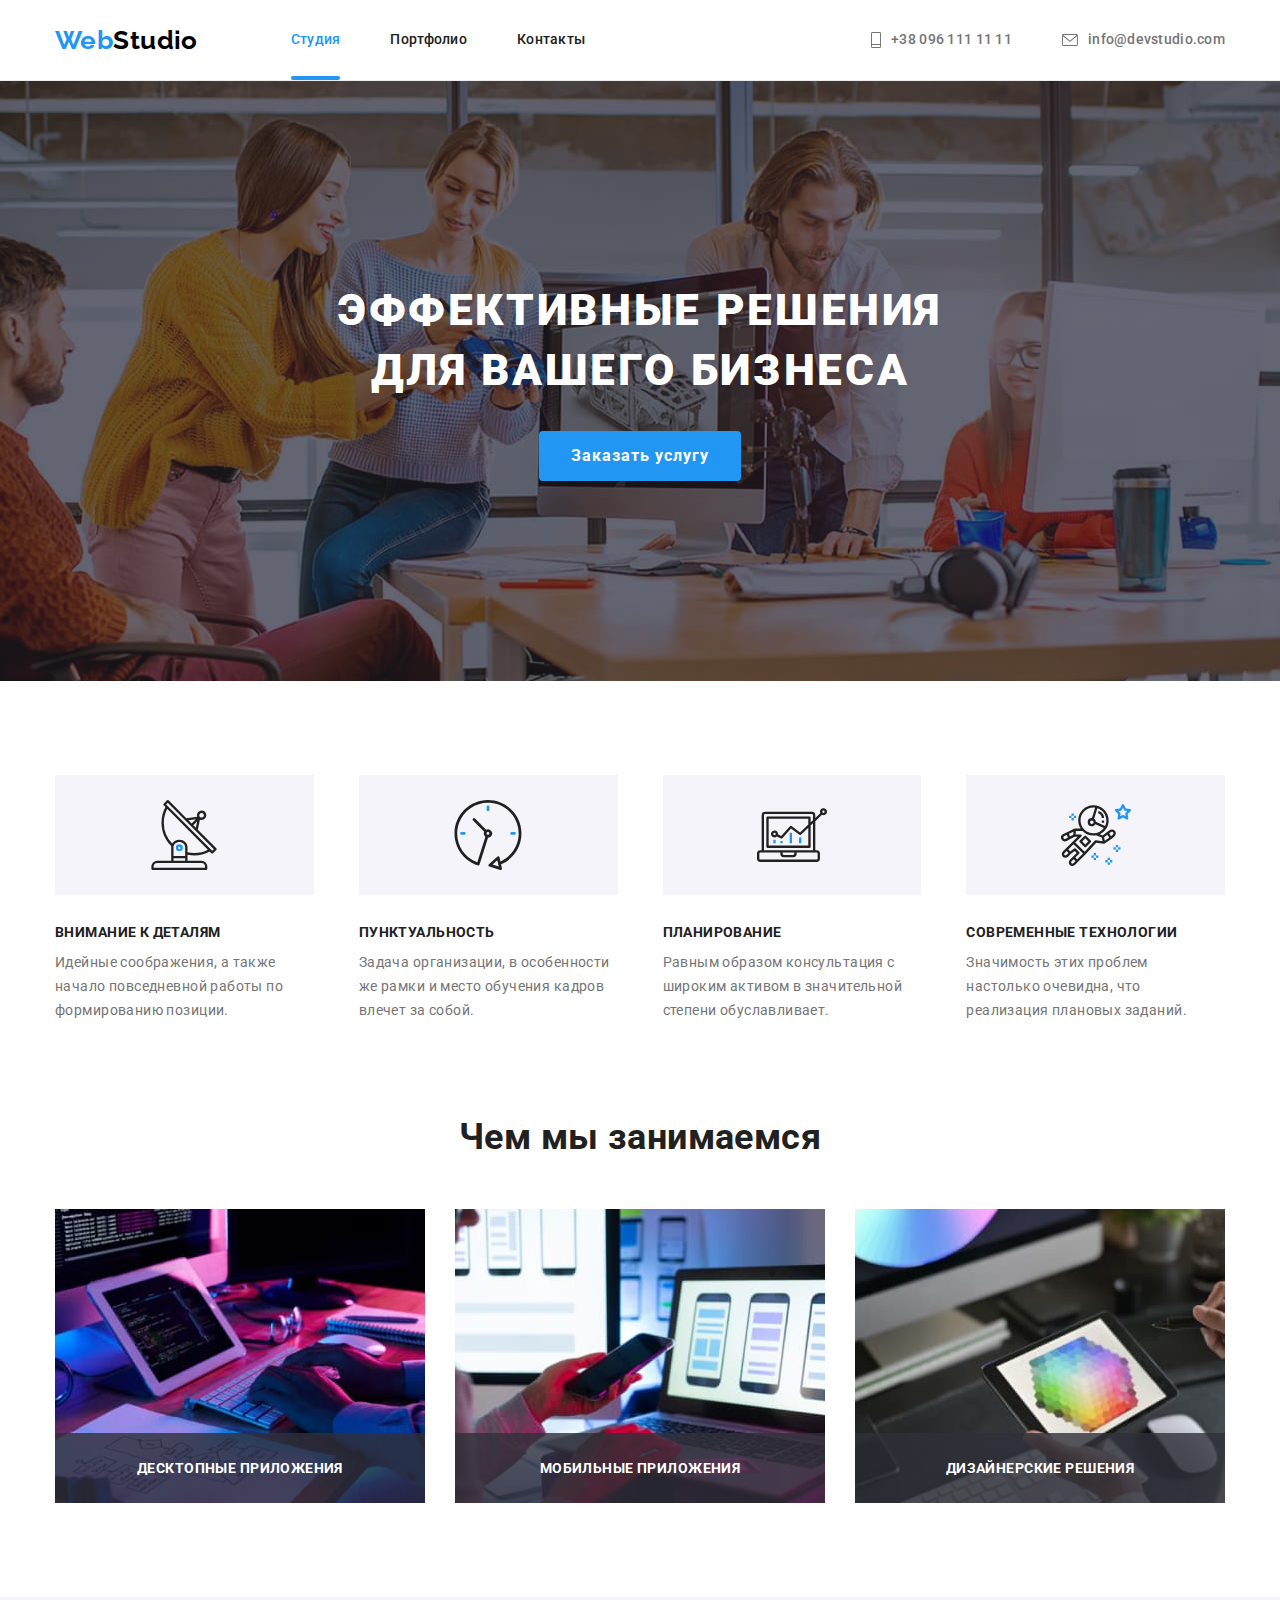
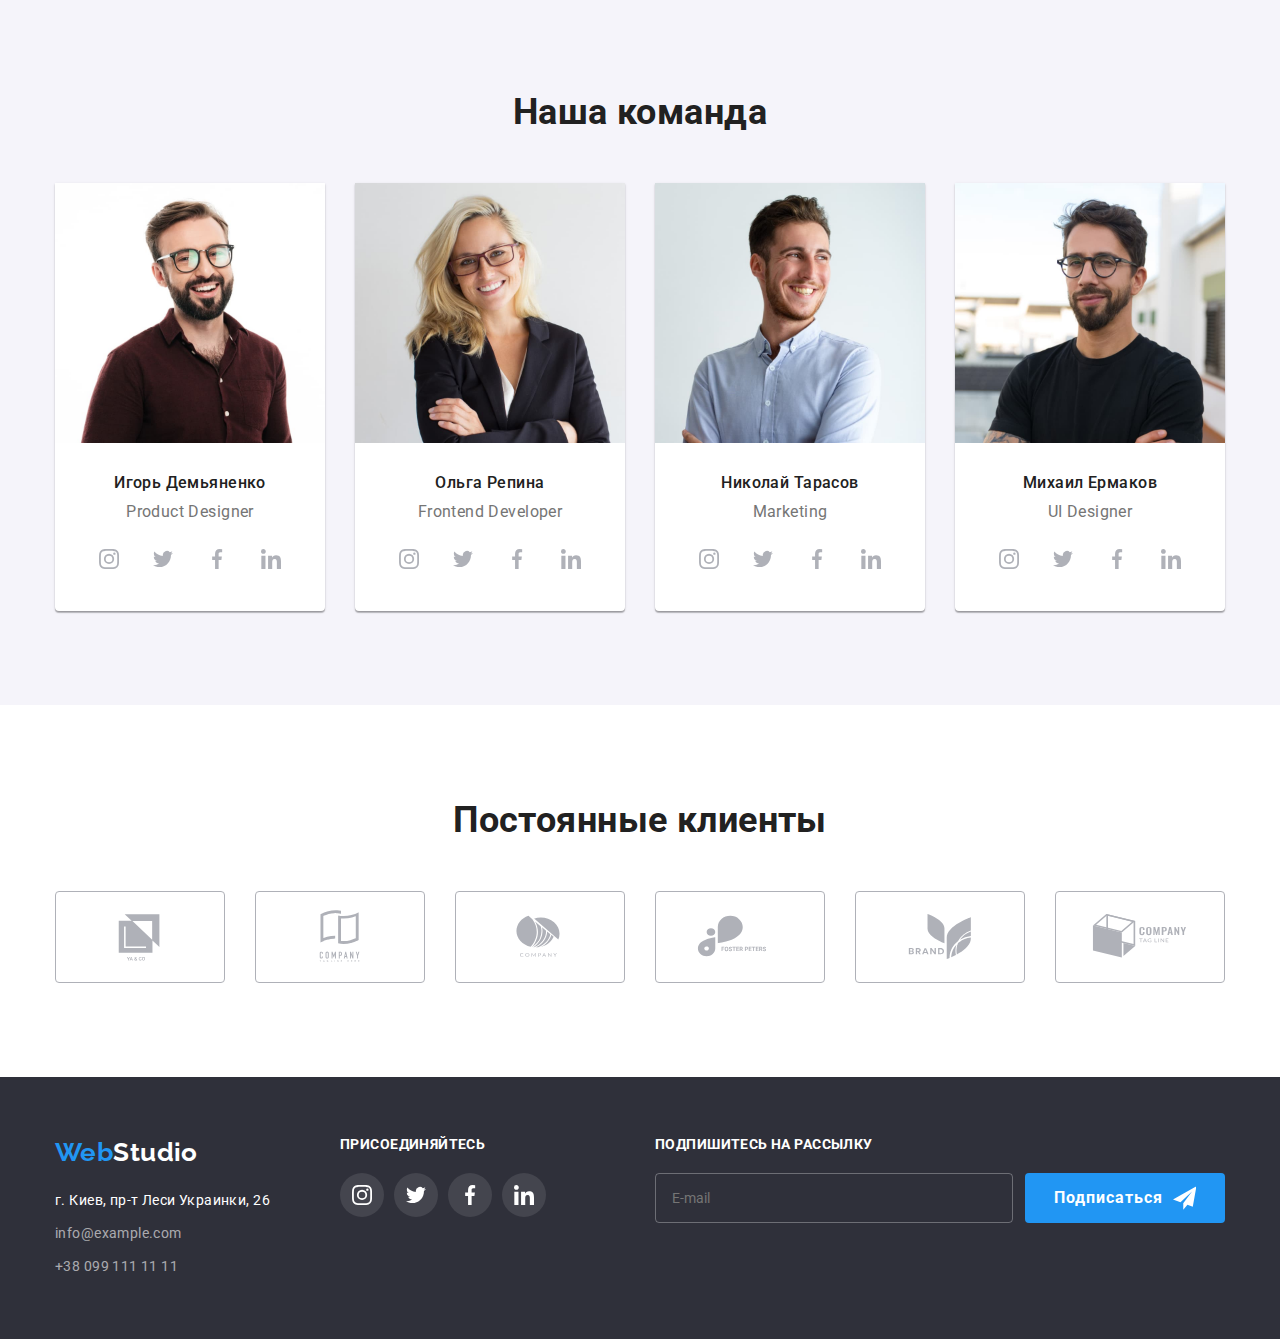
==== index.html @ 4f129e4a "fix header-contact" ====
<!DOCTYPE html>
<html lang="ru">
  <head>
    <meta charset="UTF-8" />
    <meta http-equiv="X-UA-Compatible" content="IE=edge" />
    <meta name="viewport" content="width=device-width, initial-scale=1.0" />
    <title>Document</title>
    <link rel="preconnect" href="https://fonts.googleapis.com" />
    <link rel="preconnect" href="https://fonts.gstatic.com" crossorigin />
    <link
      href="https://fonts.googleapis.com/css2?family=Raleway:wght@700&family=Roboto:wght@400;500;700;900&display=swap"
      rel="stylesheet"
    />
    <link rel="stylesheet" href="./css/main.min.css" />
  </head>
  <body>
    <!-------------- Header ------------------->
    <header class="header">
      <div class="container header__container">
        <a class="logo" href="./index.html"
          >Web<span class="logo__dark">Studio</span></a
        >
        <button
          class="menu__button"
          type="button"
          aria-expanded="false"
          aria-controls="menu"
          data-menu-button
        >
          <svg
            class="button__icon"
            width="40"
            height="40"
            aria-label="Переключатель мобильного меню"
          >
            <use
              class="button__open"
              href="./img/sprite.svg#icon-menu_40px"
            ></use>
            <use
              class="button__close"
              href="./img/sprite.svg#icon-close_40px"
            ></use>
          </svg>
        </button>
        <div class="menu" id="menu" data-menu>
          <nav class="nav">
            <ul class="nav__list">
              <li class="nav__item">
                <a class="nav__link nav__link--current" href="./index.html"
                  >Студия</a
                >
              </li>
              <li class="nav__item">
                <a class="nav__link" href="./portfolio.html">Портфолио</a>
              </li>
              <li class="nav__item">
                <a class="nav__link" href="">Контакты</a>
              </li>
            </ul>
          </nav>
          <ul class="contact header__contact">
            <li class="contact__item">
              <a
                class="contact__link contact__link--tel"
                href="tel:+380961111111"
              >
                <svg class="contact__icon" width="10px" height="16px">
                  <use href="img/sprite.svg#icon-tel"></use>
                </svg>
                +38 096 111 11 11</a
              >
            </li>
            <li class="contact__item">
              <a
                class="contact__link contact__link--post"
                href="mailto:info@devstudio.com"
              >
                <svg class="contact__icon" width="16px" height="12px">
                  <use href="img/sprite.svg#icon-post"></use>
                </svg>
                info@devstudio.com</a
              >
            </li>
          </ul>
          <ul class="menu-social">
            <li class="menu-social__item">
              <a href="" class="menu-social__link">Instagram</a>
            </li>
            <li class="menu-social__item">
              <a href="" class="menu-social__link">Twitter</a>
            </li>
            <li class="menu-social__item">
              <a href="" class="menu-social__link">Facebook</a>
            </li>
            <li class="menu-social__item">
              <a href="" class="menu-social__link">LinkedIn</a>
            </li>
          </ul>
        </div>
      </div>
    </header>
    <main>
      <!-- -------------------Hero---------------------- -->
      <section class="hero">
        <div class="container">
          <h1 class="hero__title">Эффективные решения для вашего бизнеса</h1>
          <button class="hero__button" type="button" data-modal-open>
            Заказать услугу
          </button>
        </div>
      </section>
      <!-- -------------------Features-------------------- -->

      <section class="section">
        <div class="container">
          <h2 class="section__title visually-hidden">Наши преимущества</h2>
          <ul class="features">
            <li class="features__item">
              <div class="features__icon-box">
                <svg class="features__icon" width="70" height="70">
                  <use href="./img/sprite.svg#icon-antenna"></use>
                </svg>
              </div>
              <h3 class="features__title">Внимание к деталям</h3>
              <p class="features__text">
                Идейные соображения, а также начало повседневной работы по
                формированию позиции.
              </p>
            </li>
            <li class="features__item">
              <div class="features__icon-box">
                <svg class="features__icon" width="70" height="70">
                  <use href="./img/sprite.svg#icon-clock"></use>
                </svg>
              </div>
              <h3 class="features__title">Пунктуальность</h3>
              <p class="features__text">
                Задача организации, в особенности же рамки и место обучения
                кадров влечет за собой.
              </p>
            </li>
            <li class="features__item">
              <div class="features__icon-box">
                <svg class="features__icon" width="70" height="70">
                  <use href="./img/sprite.svg#icon-diagram"></use>
                </svg>
              </div>
              <h3 class="features__title">Планирование</h3>
              <p class="features__text">
                Равным образом консультация с широким активом в значительной
                степени обуславливает.
              </p>
            </li>
            <li class="features__item">
              <div class="features__icon-box">
                <svg class="features__icon" width="70" height="70">
                  <use href="./img/sprite.svg#icon-astronaut"></use>
                </svg>
              </div>
              <h3 class="features__title">Современные технологии</h3>
              <p class="features__text">
                Значимость этих проблем настолько очевидна, что реализация
                плановых заданий.
              </p>
            </li>
          </ul>
        </div>
      </section>
      <!-- -----------works--------------- -->
      <section class="section section--no-padding-top">
        <div class="container">
          <h2 class="section__title">Чем мы занимаемся</h2>
          <ul class="works">
            <li class="works__item">
              <img
                src="./img/box1.jpg"
                alt="Десктопные приложения"
                width="370"
                height="294"
                class="link"
              />
              <h3 class="works__title">Десктопные приложения</h3>
            </li>
            <li class="works__item">
              <img
                src="./img/box2.jpg"
                alt="Мобильные приложения"
                width="370"
                height="294"
                class="link"
              />
              <h3 class="works__title">Мобильные приложения</h3>
            </li>
            <li class="works__item">
              <img
                src="./img/box3.jpg"
                alt="Дизайнерские решения"
                width="370"
                height="294"
                class="link"
              />
              <h3 class="works__title">Дизайнерские решения</h3>
            </li>
          </ul>
        </div>
      </section>

      <!-- ------------------Team----------------- -->
      <section class="section section--bgc">
        <div class="container">
          <h2 class="section__title">Наша команда</h2>
          <ul class="team">
            <li class="team__item">
              <img
                src="./img/igor-demianenko.jpg"
                alt="участник команды Игорь Демьяненко"
                width="270"
                height="260"
              />
              <div class="team__description">
                <h3 class="team__title">Игорь Демьяненко</h3>
                <p class="team__text">
                  <span lang="en">Product Designer</span>
                </p>
                <ul class="social list">
                  <li class="social__item">
                    <a href="" class="social__link">
                      <svg class="social__icon" width="20" height="20">
                        <use href="./img/sprite.svg#icon-instagram"></use>
                      </svg>
                    </a>
                  </li>
                  <li class="social__item">
                    <a href="" class="social__link">
                      <svg class="social__icon" width="20" height="20">
                        <use href="./img/sprite.svg#icon-twitter"></use>
                      </svg>
                    </a>
                  </li>
                  <li class="social__item">
                    <a href="" class="social__link">
                      <svg class="social__icon" width="20" height="20">
                        <use href="./img/sprite.svg#icon-facebook"></use>
                      </svg>
                    </a>
                  </li>
                  <li class="social__item">
                    <a href="" class="social__link">
                      <svg class="social__icon" width="20" height="20">
                        <use href="./img/sprite.svg#icon-linkedin"></use>
                      </svg>
                    </a>
                  </li>
                </ul>
              </div>
            </li>
            <li class="team__item">
              <img
                src="./img/olga-repina.jpg"
                alt="участник команды Ольга Репина"
                width="270"
                height="260"
              />
              <div class="team__description">
                <h3 class="team__title">Ольга Репина</h3>
                <p class="team__text">
                  <span lang="en">Frontend Developer</span>
                </p>
                <ul class="social list">
                  <li class="social__item">
                    <a href="" class="social__link">
                      <svg class="social__icon" width="20" height="20">
                        <use href="./img/sprite.svg#icon-instagram"></use>
                      </svg>
                    </a>
                  </li>
                  <li class="social__item">
                    <a href="" class="social__link">
                      <svg class="social__icon" width="20" height="20">
                        <use href="./img/sprite.svg#icon-twitter"></use>
                      </svg>
                    </a>
                  </li>
                  <li class="social__item">
                    <a href="" class="social__link">
                      <svg class="social__icon" width="20" height="20">
                        <use href="./img/sprite.svg#icon-facebook"></use>
                      </svg>
                    </a>
                  </li>
                  <li class="social__item">
                    <a href="" class="social__link">
                      <svg class="social__icon" width="20" height="20">
                        <use href="./img/sprite.svg#icon-linkedin"></use>
                      </svg>
                    </a>
                  </li>
                </ul>
              </div>
            </li>
            <li class="team__item">
              <img
                src="./img/nikolay-tarasov.jpg"
                alt="участник команды Николай Тарасов"
                width="270"
                height="260"
              />
              <div class="team__description">
                <h3 class="team__title">Николай Тарасов</h3>
                <p class="team__text"><span lang="en">Marketing</span></p>
                <ul class="social list">
                  <li class="social__item">
                    <a href="" class="social__link">
                      <svg class="social__icon" width="20" height="20">
                        <use href="./img/sprite.svg#icon-instagram"></use>
                      </svg>
                    </a>
                  </li>
                  <li class="social__item">
                    <a href="" class="social__link">
                      <svg class="social__icon" width="20" height="20">
                        <use href="./img/sprite.svg#icon-twitter"></use>
                      </svg>
                    </a>
                  </li>
                  <li class="social__item">
                    <a href="" class="social__link">
                      <svg class="social__icon" width="20" height="20">
                        <use href="./img/sprite.svg#icon-facebook"></use>
                      </svg>
                    </a>
                  </li>
                  <li class="social__item">
                    <a href="" class="social__link">
                      <svg class="social__icon" width="20" height="20">
                        <use href="./img/sprite.svg#icon-linkedin"></use>
                      </svg>
                    </a>
                  </li>
                </ul>
              </div>
            </li>
            <li class="team__item">
              <img
                src="./img/mihail-ermakov.jpg"
                alt="участник команды Михаил Ермаков"
                width="270"
                height="260"
              />
              <div class="team__description">
                <h3 class="team__title">Михаил Ермаков</h3>
                <p class="team__text"><span lang="en">UI Designer</span></p>
                <ul class="social list">
                  <li class="social__item">
                    <a href="" class="social__link">
                      <svg class="social__icon" width="20" height="20">
                        <use href="./img/sprite.svg#icon-instagram"></use>
                      </svg>
                    </a>
                  </li>
                  <li class="social__item">
                    <a href="" class="social__link">
                      <svg class="social__icon" width="20" height="20">
                        <use href="./img/sprite.svg#icon-twitter"></use>
                      </svg>
                    </a>
                  </li>
                  <li class="social__item">
                    <a href="" class="social__link">
                      <svg class="social__icon" width="20" height="20">
                        <use href="./img/sprite.svg#icon-facebook"></use>
                      </svg>
                    </a>
                  </li>
                  <li class="social__item">
                    <a href="" class="social__link">
                      <svg class="social__icon" width="20" height="20">
                        <use href="./img/sprite.svg#icon-linkedin"></use>
                      </svg>
                    </a>
                  </li>
                </ul>
              </div>
            </li>
          </ul>
        </div>
      </section>
      <!-- clients -->
      <section class="section">
        <div class="container">
          <h2 class="section__title">Постоянные клиенты</h2>
          <ul class="clients">
            <li class="clients__item">
              <a class="clients__link" href="">
                <svg class="clients__icon" height="60" width="106">
                  <use href="./img/sprite.svg#icon-client1"></use>
                </svg>
              </a>
            </li>
            <li class="clients__item">
              <a class="clients__link" href="">
                <svg class="clients__icon" height="60" width="106">
                  <use href="./img/sprite.svg#icon-client2"></use>
                </svg>
              </a>
            </li>
            <li class="clients__item">
              <a href="" class="clients__link">
                <svg class="clients__icon" height="60" width="106">
                  <use href="./img/sprite.svg#icon-client3"></use>
                </svg>
              </a>
            </li>
            <li class="clients__item">
              <a class="clients__link" href="">
                <svg class="clients__icon" height="60" width="106">
                  <use href="./img/sprite.svg#icon-client4"></use>
                </svg>
              </a>
            </li>
            <li class="clients__item">
              <a class="clients__link" href="">
                <svg class="clients__icon" height="60" width="106">
                  <use href="./img/sprite.svg#icon-client5"></use>
                </svg>
              </a>
            </li>
            <li class="clients__item">
              <a class="clients__link" href="">
                <svg class="clients__icon" height="60" width="106">
                  <use href="./img/sprite.svg#icon-client6"></use>
                </svg>
              </a>
            </li>
          </ul>
        </div>
      </section>
    </main>

    <!-- footer -->

    <footer class="footer">
      <div class="container footer__container">
        <div class="footer__grup">
          <div class="footer__address">
            <a class="logo" href="./index.html"
              >Web<span class="logo__light">Studio</span></a
            >
            <address>
              <ul class="address">
                <li class="address__item">
                  <a
                    class="address__link address__link--ofice"
                    href="https://www.google.com/maps/d/viewer?msa=0&mid=10uSM3H-mIU3GznYo2szRIEphczw&ll=50.42732700000001%2C30.538092&z=17"
                    target="_blank"
                    rel="noreferrer noopener"
                    >г. Киев, пр-т Леси Украинки, 26
                  </a>
                </li>
                <li class="address__item">
                  <a class="address__link" href="mailto:info@example.com"
                    >info@example.com</a
                  >
                </li>
                <li class="address__item">
                  <a class="address__link" href="tel:+380991111111"
                    >+38 099 111 11 11</a
                  >
                </li>
              </ul>
            </address>
          </div>
          <div class="follow">
            <b class="follow__title">присоединяйтесь</b>
            <ul class="social">
              <li class="social__item">
                <a class="social__link social__link--footer" href="">
                  <svg class="social__icon" width="20" height="20">
                    <use href="./img/sprite.svg#icon-instagram"></use>
                  </svg>
                </a>
              </li>
              <li class="social__item">
                <a class="social__link social__link--footer" href="">
                  <svg class="social__icon" width="20" height="20">
                    <use href="./img/sprite.svg#icon-twitter"></use>
                  </svg>
                </a>
              </li>
              <li class="social__item">
                <a class="social__link social__link--footer" href="">
                  <svg class="follow__icon" width="20" height="20">
                    <use href="./img/sprite.svg#icon-facebook"></use>
                  </svg>
                </a>
              </li>
              <li class="social__item">
                <a class="social__link social__link--footer" href="">
                  <svg class="socialicon" width="20" height="20">
                    <use href="./img/sprite.svg#icon-linkedin"></use>
                  </svg>
                </a>
              </li>
            </ul>
          </div>
        </div>
        <div class="mailing">
          <b class="mailing__title">Подпишитесь на рассылку</b>
          <form class="mailing__form">
            <label>
              <input
                class="mailing__input"
                type="email"
                name="email"
                placeholder="E-mail"
              />
            </label>
            <button class="mailing__button" type="submit">
              Подписаться
              <svg class="mailing-button-icon" width="24" height="24">
                <use href="img/sprite.svg#icon-send"></use>
              </svg>
            </button>
          </form>
        </div>
      </div>
    </footer>

    <!-- modal -->
    <div class="backdrop is-hidden" data-modal>
      <div class="modal">
        <button class="button__modal" type="button" data-modal-close>
          <svg width="18" height="18">
            <use href="./img/sprite.svg#icon-close"></use>
          </svg>
        </button>

        <form class="form">
          <b class="form__title">Оставьте свои данные, мы вам перезвоним</b>
          <label class="form__field">
            <span class="form__label">Имя</span>
            <input class="form__input" type="text" name="name" />

            <svg class="form__icon" width="12" height="12">
              <use href="img/sprite.svg#icon-person"></use>
            </svg>
          </label>
          <label class="form__field"
            ><span class="form__label">Телефон</span>
            <input class="form__input" type="tel" name="tel" />

            <svg class="form__icon" width="13" height="13">
              <use href="img/sprite.svg#icon-phone"></use>
            </svg>
          </label>
          <label class="form__field"
            ><span class="form__label">Почта</span>
            <input class="form__input" type="email" name="email" />

            <svg class="form__icon" width="15" height="12">
              <use href="img/sprite.svg#icon-email"></use>
            </svg>
          </label>
          <label class="comment">
            <span class="commrnt__title">Комментарий</span>
            <textarea
              class="comment__input"
              name="comment"
              rows="10"
              placeholder="Введите текст"
            ></textarea>
          </label>
          <label class="checkbox">
            <input class="checkbox__input" type="checkbox" name="agreement" />

            <svg class="checkbox__icon" width="16" height="15">
              <use href="./img/sprite.svg#icon-check"></use>
            </svg>

            <span>Соглашаюсь с рассылкой и принимаю</span>

            <a class="form__link" href=""> Условия договора</a>
          </label>
          <button class="form__button" type="submit">Отправить</button>
        </form>
      </div>
    </div>
    <script src="./js/modal.js"></script>
    <script src="./js/mobile-menu.js"></script>

    <script>
      (() => {
        document.querySelector(".form").addEventListener("submit", (e) => {
          e.preventDefault();

          new FormData(e.currentTarget).forEach((value, name) =>
            console.log(`${name}: ${value}`)
          );

          e.currentTarget.reset();
        });
      })();
    </script>
  </body>
</html>
---- css/main.min.css ----
/*! modern-normalize v1.1.0 | MIT License | https://github.com/sindresorhus/modern-normalize */*,::before,::after{-webkit-box-sizing:border-box;box-sizing:border-box}html{line-height:1.15;-webkit-text-size-adjust:100%;-moz-tab-size:4;-o-tab-size:4;tab-size:4}body{margin:0;font-family:system-ui,-apple-system,"Segoe UI",Roboto,Helvetica,Arial,sans-serif,"Apple Color Emoji","Segoe UI Emoji"}hr{height:0;color:inherit}abbr[title]{-webkit-text-decoration:underline dotted;text-decoration:underline dotted}b,strong{font-weight:bolder}code,kbd,samp,pre{font-family:ui-monospace, SFMono-Regular, Consolas, 'Liberation Mono', Menlo, monospace;font-size:1em}small{font-size:80%}sub,sup{font-size:75%;line-height:0;position:relative;vertical-align:baseline}sub{bottom:-0.25em}sup{top:-0.5em}table{text-indent:0;border-color:inherit}button,input,optgroup,select,textarea{font-family:inherit;font-size:100%;line-height:1.15;margin:0}button,select{text-transform:none}button,[type='button'],[type='reset'],[type='submit']{-webkit-appearance:button}::-moz-focus-inner{border-style:none;padding:0}:-moz-focusring{outline:1px dotted ButtonText}:-moz-ui-invalid{box-shadow:none}legend{padding:0}progress{vertical-align:baseline}::-webkit-inner-spin-button,::-webkit-outer-spin-button{height:auto}[type='search']{-webkit-appearance:textfield;outline-offset:-2px}::-webkit-search-decoration{-webkit-appearance:none}::-webkit-file-upload-button{-webkit-appearance:button;font:inherit}summary{display:list-item}.visually-hidden{position:absolute;white-space:nowrap;width:1px;height:1px;overflow:hidden;border:0;padding:0;clip:rect(0);-webkit-clip-path:inset(50%);clip-path:inset(50%);margin:-1px}body{color:#757575;font-family:Roboto, sans-serif;font-size:14px;line-height:1.71;letter-spacing:0.03em}h1,h2,h3,ul,p{margin:0px;padding:0px}ul{list-style:none}a{text-decoration:none}img{display:block;max-width:100%;height:auto}.container{padding-left:15px;padding-right:15px;margin-left:auto;margin-right:auto}@media screen and (min-width: 480px){.container{width:480px}}@media screen and (min-width: 768px){.container{width:768px}}@media screen and (min-width: 1200px){.container{width:1200px}}.section{padding-top:60px;padding-bottom:60px}@media screen and (min-width: 1200px){.section{padding-top:94px;padding-bottom:94px}}.section__title{color:#212121;font-weight:700;font-size:28px;line-height:1.18;text-align:center;margin-bottom:30px}@media screen and (min-width: 1200px){.section__title{font-size:36px;line-height:1.17;margin-bottom:50px}}.header{border-bottom:1px solid #ececec}@media screen and (max-width: 767px){.header{position:relative;padding-top:16px;padding-bottom:16px}}@media screen and (min-width: 768px){.header__container{display:-webkit-box;display:-ms-flexbox;display:flex;-webkit-box-align:center;-ms-flex-align:center;align-items:center}}@media screen and (max-width: 767px){.nav__item:not(:last-child){margin-bottom:35px}}@media screen and (min-width: 768px){.nav{margin-left:88px}.nav__list{display:-webkit-box;display:-ms-flexbox;display:flex}.nav__item:not(:last-child){margin-right:50px}}@media screen and (min-width: 1200px){.nav{margin-left:93px}}.nav__link{position:relative;text-decoration:none;color:#212121;font-weight:500;letter-spacing:0.02em;-webkit-transition:color 250ms cubic-bezier(0.4, 0, 0.2, 1);transition:color 250ms cubic-bezier(0.4, 0, 0.2, 1)}@media screen and (max-width: 767px){.nav__link{font-size:40px;line-height:1.18}}@media screen and (min-width: 768px){.nav__link{display:block;padding:32px 0;font-size:14px;line-height:1.14}}.nav__link:hover,.nav__link:focus{color:#2196f3}.nav__link--current{color:#2196f3}@media screen and (min-width: 768px){.nav__link--current::after{position:absolute;bottom:0;left:0;content:"";display:block;width:100%;height:4px;border-radius:2px;background-color:#2196f3}}@media screen and (max-width: 767px){.contact{margin-top:302px}.contact__item:not(:last-child){margin-bottom:32px}.contact__icon{display:none}}@media screen and (min-width: 768px){.contact{display:-webkit-box;display:-ms-flexbox;display:flex;-webkit-box-orient:vertical;-webkit-box-direction:reverse;-ms-flex-direction:column-reverse;flex-direction:column-reverse;margin-left:auto}.contact__item:not(:last-child){margin-top:10px}.contact__icon{fill:currentColor;margin-right:8px}}@media screen and (min-width: 1200px){.contact{-webkit-box-orient:horizontal;-webkit-box-direction:normal;-ms-flex-direction:row;flex-direction:row;margin-left:auto}.contact__icon{margin-right:10px}.contact__item:not(:last-child){margin-top:0;margin-right:50px}}.contact__link{color:#757575;font-weight:500;letter-spacing:0.02em;-webkit-transition:color 250ms cubic-bezier(0.4, 0, 0.2, 1);transition:color 250ms cubic-bezier(0.4, 0, 0.2, 1)}.contact__link:hover,.contact__link:focus{color:#2196f3}@media screen and (max-width: 767px){.contact__link--tel{font-weight:500;font-size:34px;line-height:1.18;letter-spacing:0.02em;color:#2196f3}.contact__link--post{font-weight:500;font-size:24px;line-height:1.17;letter-spacing:0.02em}}@media screen and (min-width: 768px){.contact__link{font-size:12px;line-height:1.17;display:-webkit-box;display:-ms-flexbox;display:flex;-webkit-box-align:center;-ms-flex-align:center;align-items:center}}@media screen and (min-width: 1200px){.contact__link{font-size:14px;line-height:1.14}}.menu-social{display:-webkit-box;display:-ms-flexbox;display:flex;margin-top:64px}.menu-social__item:not(:last-child){margin-right:10px;padding-right:10px;border-right:1px solid rgba(33,33,33,0.2)}.menu-social__link{font-weight:500;font-size:18px;line-height:1.22;letter-spacing:0.02em;color:#2196f3}@media screen and (min-width: 768px){.menu-social{display:none}}.logo{color:#2196f3;font-family:Raleway, sans-serif;font-weight:700;font-size:26px;line-height:1.19}.logo__dark{color:#000}.logo__light{color:#fff}.hero{max-width:1600px;margin-left:auto;margin-right:auto;padding:118px 0;background-color:#2f303a;text-align:center;background-image:-webkit-gradient(linear, left top, right top, from(rgba(47,48,58,0.4)), to(rgba(47,48,58,0.4))),url(../img/hero.jpg);background-image:linear-gradient(to right, rgba(47,48,58,0.4), rgba(47,48,58,0.4)),url(../img/hero.jpg);background-repeat:no-repeat;background-position:center;background-size:cover}@media screen and (min-width: 1200px){.hero{padding:200px 0}}.hero__title{max-width:360px;color:#fff;font-weight:900;font-size:26px;line-height:1.62;letter-spacing:0.06em;text-transform:uppercase;margin-left:auto;margin-right:auto}@media screen and (min-width: 1200px){.hero__title{max-width:696px;font-size:44px;line-height:1.36}}.hero__button{color:#fff;background-color:#2196f3;min-width:200px;padding:10px 32px;border-radius:4px;margin-top:30px;font-weight:700;font-size:16px;line-height:1.88;letter-spacing:0.06em;cursor:pointer;border:none;-webkit-transition:background-color 250ms cubic-bezier(0.4, 0, 0.2, 1);transition:background-color 250ms cubic-bezier(0.4, 0, 0.2, 1)}.hero__button:hover,.hero__button:focus{background-color:#188ce8}@media screen and (min-width: 768px){.features{display:-webkit-box;display:-ms-flexbox;display:flex;-ms-flex-wrap:wrap;flex-wrap:wrap;margin:-15px}.features__item{width:calc((100% - 60px) / 2);margin:15px}}@media screen and (min-width: 1200px){.features{-ms-flex-wrap:nowrap;flex-wrap:nowrap}.features__item:not(:last-child){margin-right:30px}}.features__title{margin-bottom:10px;color:#212121;text-transform:uppercase;font-weight:700;font-size:14px;line-height:1.14}@media screen and (max-width: 767px){.features__title{text-align:center}}.features__icon-box{display:-webkit-box;display:-ms-flexbox;display:flex;-webkit-box-align:center;-ms-flex-align:center;align-items:center;-webkit-box-pack:center;-ms-flex-pack:center;justify-content:center;margin-bottom:30px;background-color:#f5f4fa;height:120px}.section--no-padding-top{padding-top:0}@media screen and (max-width: 1199px){.section--no-padding-top{display:none}}.works{display:-webkit-box;display:-ms-flexbox;display:flex;margin-top:50px}.works__item:not(:last-child){margin-right:30px}.works__title{position:absolute;left:0;bottom:0;width:100%;font-family:Roboto;height:70px;display:-webkit-box;display:-ms-flexbox;display:flex;-webkit-box-pack:center;-ms-flex-pack:center;justify-content:center;-webkit-box-align:center;-ms-flex-align:center;align-items:center;font-weight:700;font-size:14px;line-height:1.43;letter-spacing:0.03em;text-transform:uppercase;color:#fff;background-color:rgba(47,48,58,0.8)}.works__item{position:relative}.section--bgc{background-color:#f5f4fa}.team img{width:100%}@media screen and (max-width: 767px){.team__item:not(:last-child){margin-bottom:30px}}@media screen and (min-width: 768px) and (max-width: 1199px){.team{display:-webkit-box;display:-ms-flexbox;display:flex;-ms-flex-wrap:wrap;flex-wrap:wrap;margin:-15px}.team__item{width:calc((100% - 60px) / 2);margin:15px}}@media screen and (min-width: 1200px){.team{display:-webkit-box;display:-ms-flexbox;display:flex}.team__item{width:calc((100% - 90px) / 4)}.team__item:not(:last-child){margin-right:30px}}.team__item{background-color:#fff;-webkit-box-shadow:0px 1px 3px rgba(0,0,0,0.12),0px 1px 1px rgba(0,0,0,0.14),0px 2px 1px rgba(0,0,0,0.2);box-shadow:0px 1px 3px rgba(0,0,0,0.12),0px 1px 1px rgba(0,0,0,0.14),0px 2px 1px rgba(0,0,0,0.2);border-radius:0px 0px 4px 4px}.team__title{margin-bottom:10px;color:#212121;font-weight:500;font-size:16px;line-height:1.19}.team__text{font-size:16px;line-height:1.19;margin-bottom:16px}.team__description{padding-top:30px;padding-bottom:24px;text-align:center}@media screen and (min-width: 1200px){.team__description{padding-bottom:30px}}.social{display:-webkit-box;display:-ms-flexbox;display:flex;-webkit-box-pack:center;-ms-flex-pack:center;justify-content:center}.social__item{width:44px;height:44px;border-radius:50%}.social__item:not(:last-child){margin-right:10px}.social__link{display:-webkit-box;display:-ms-flexbox;display:flex;-webkit-box-pack:center;-ms-flex-pack:center;justify-content:center;-webkit-box-align:center;-ms-flex-align:center;align-items:center;border-radius:50%;width:100%;height:100%;fill:#afb1b8;-webkit-transition:background-color 250ms cubic-bezier(0.4, 0, 0.2, 1),fill 250ms cubic-bezier(0.4, 0, 0.2, 1);transition:background-color 250ms cubic-bezier(0.4, 0, 0.2, 1),fill 250ms cubic-bezier(0.4, 0, 0.2, 1)}.social__link:hover,.social__link:focus{background-color:#2196f3;fill:#fff}.clients{display:-webkit-box;display:-ms-flexbox;display:flex;margin:-15px}@media screen and (max-width: 1199px){.clients{-ms-flex-wrap:wrap;flex-wrap:wrap}}.clients__item{width:calc((100% - 60px) / 2);height:92px;margin:15px}@media screen and (min-width: 768px){.clients__item{width:calc((100% - 90px) / 3)}}.clients__link{width:100%;height:100%;display:-webkit-box;display:-ms-flexbox;display:flex;-webkit-box-pack:center;-ms-flex-pack:center;justify-content:center;-webkit-box-align:center;-ms-flex-align:center;align-items:center;fill:#afb1b8;border:1px solid #afb1b8;border-radius:4px;-webkit-transition:fill 250ms cubic-bezier(0.4, 0, 0.2, 1),border 250ms cubic-bezier(0.4, 0, 0.2, 1);transition:fill 250ms cubic-bezier(0.4, 0, 0.2, 1),border 250ms cubic-bezier(0.4, 0, 0.2, 1)}.clients__link:hover,.clients__link:focus{fill:#2196f3;border:1px solid #2196f3}.footer{background-color:#2f303a;padding:60px 0}@media screen and (min-width: 1200px){.footer__container{display:-webkit-box;display:-ms-flexbox;display:flex}}@media screen and (min-width: 768px) and (max-width: 1199px){.footer__grup{display:-webkit-box;display:-ms-flexbox;display:flex;-webkit-box-pack:justify;-ms-flex-pack:justify;justify-content:space-between;-webkit-box-align:baseline;-ms-flex-align:baseline;align-items:baseline;padding-left:76px;padding-right:89px}}@media screen and (min-width: 1200px){.footer__grup{display:-webkit-box;display:-ms-flexbox;display:flex}}address{margin-top:20px}.footer__address{text-align:center}@media screen and (min-width: 1200px){.footer__address{text-align:start}}.address__link{font-style:normal;text-decoration:none;color:rgba(255,255,255,0.6);-webkit-transition:color 250ms cubic-bezier(0.4, 0, 0.2, 1);transition:color 250ms cubic-bezier(0.4, 0, 0.2, 1)}.address__link:hover,.address__link:focus{color:#2196f3}.address__item:not(:last-child){margin-bottom:9px}.address__link--ofice{color:#fff;-webkit-transition:color 250ms cubic-bezier(0.4, 0, 0.2, 1);transition:color 250ms cubic-bezier(0.4, 0, 0.2, 1)}.address__link--ofice:hover,.address__link--ofice:focus{color:#2196f3}.follow{text-align:center;margin-top:60px}@media screen and (min-width: 768px){.follow{margin-top:0}}@media screen and (min-width: 1200px){.follow{margin-left:70px;text-align:start}}.follow__title{display:block;font-weight:700;font-size:14px;line-height:1.14;letter-spacing:0.03em;text-transform:uppercase;color:#fff;margin-bottom:20px}.social__link--footer{background-color:rgba(255,255,255,0.1);fill:white}@media screen and (max-width: 1199px){.mailing{margin-top:60px;text-align:center}}@media screen and (min-width: 1200px){.mailing{margin-left:auto}}@media screen and (min-width: 1200px){.mailing__form{display:-webkit-box;display:-ms-flexbox;display:flex}}.mailing__title{display:block;font-weight:700;font-size:14px;line-height:1.14;letter-spacing:0.03em;text-transform:uppercase;color:#fff;margin-bottom:20px}.mailing__button{width:200px;margin-top:20px;display:-webkit-box;display:-ms-flexbox;display:flex;-webkit-box-align:center;-ms-flex-align:center;align-items:center;margin-left:auto;margin-right:auto;color:#fff;background-color:#2196f3;padding:10px 29px;border-radius:4px;font-weight:700;font-size:16px;line-height:1.88;letter-spacing:0.06em;cursor:pointer;border:none;-webkit-transition:background-color 250ms cubic-bezier(0.4, 0, 0.2, 1);transition:background-color 250ms cubic-bezier(0.4, 0, 0.2, 1)}@media screen and (min-width: 1200px){.mailing__button{margin-top:0;margin-left:12px}}.mailing__button:hover,.mailing__button:focus{background-color:#188ce8}.mailing-button-icon{margin-left:10px;fill:#fff}.mailing__input{background-color:inherit;width:100%;max-width:450px;height:50px;border:1px solid rgba(255,255,255,0.3);border-radius:4px;padding:15px 16px}@media screen and (min-width: 1200px){.mailing__input{width:358px}}.portfolio-menu{display:-webkit-box;display:-ms-flexbox;display:flex;-ms-flex-wrap:wrap;flex-wrap:wrap;margin-bottom:50px}.portfolio-menu__item:not(:last-child){margin-right:8px}@media screen and (max-width: 767px){.portfolio-menu__item:nth-child(-n+3){margin-bottom:15px}}@media screen and (min-width: 768px){.portfolio-menu{-webkit-box-pack:center;-ms-flex-pack:center;justify-content:center}}.portfolio-menu__button{color:#212121;background-color:#f5f4fa;cursor:pointer;border-radius:4px;border:transparent;font-weight:500;font-size:16px;line-height:1.63;padding:6px 22px;-webkit-transition:color 250ms cubic-bezier(0.4, 0, 0.2, 1),background-color 250ms cubic-bezier(0.4, 0, 0.2, 1),-webkit-box-shadow 250ms cubic-bezier(0.4, 0, 0.2, 1);transition:color 250ms cubic-bezier(0.4, 0, 0.2, 1),background-color 250ms cubic-bezier(0.4, 0, 0.2, 1),-webkit-box-shadow 250ms cubic-bezier(0.4, 0, 0.2, 1);transition:color 250ms cubic-bezier(0.4, 0, 0.2, 1),background-color 250ms cubic-bezier(0.4, 0, 0.2, 1),box-shadow 250ms cubic-bezier(0.4, 0, 0.2, 1);transition:color 250ms cubic-bezier(0.4, 0, 0.2, 1),background-color 250ms cubic-bezier(0.4, 0, 0.2, 1),box-shadow 250ms cubic-bezier(0.4, 0, 0.2, 1),-webkit-box-shadow 250ms cubic-bezier(0.4, 0, 0.2, 1)}.portfolio-menu__button:hover,.portfolio-menu__button:focus{color:#fff;background-color:#2196f3;-webkit-box-shadow:0px 3px 1px rgba(0,0,0,0.1),0px 1px 2px rgba(0,0,0,0.08),0px 2px 2px rgba(0,0,0,0.12);box-shadow:0px 3px 1px rgba(0,0,0,0.1),0px 1px 2px rgba(0,0,0,0.08),0px 2px 2px rgba(0,0,0,0.12)}.gallery img{width:100%}@media screen and (max-width: 767px){.gallery__item:not(:last-child){margin-bottom:30px}}@media screen and (min-width: 768px){.gallery{display:-webkit-box;display:-ms-flexbox;display:flex;-ms-flex-wrap:wrap;flex-wrap:wrap;margin:-15px}}.gallery__item{background-color:#fff}@media screen and (min-width: 768px) and (max-width: 1199px){.gallery__item{width:calc((100% - 60px) / 2);margin:15px}}@media screen and (min-width: 1200px){.gallery__item{width:calc((100% - 60px) / 3);margin-bottom:30px;margin-right:30px}.gallery__item:nth-child(3n){margin-right:0px}.gallery__item:nth-last-child(-n+3){margin-bottom:0px}}.gallery__overlay-text{position:absolute;width:100%;height:100%;padding:63px 24px;font-size:18px;line-height:1.56;letter-spacing:0.03em;color:white;background-color:rgba(33,150,243,0.9);-webkit-transform:translateY(100%);transform:translateY(100%);-webkit-transition:-webkit-transform 250ms cubic-bezier(0.4, 0, 0.2, 1);transition:-webkit-transform 250ms cubic-bezier(0.4, 0, 0.2, 1);transition:transform 250ms cubic-bezier(0.4, 0, 0.2, 1);transition:transform 250ms cubic-bezier(0.4, 0, 0.2, 1), -webkit-transform 250ms cubic-bezier(0.4, 0, 0.2, 1)}.gallery__link:hover .gallery__overlay-text,.gallery__link:focus .gallery__overlay-text{-webkit-transform:translateY(0);transform:translateY(0)}.gallery__overlay{position:relative;overflow:hidden}.gallery__link{display:block;font-style:normal;text-decoration:none;color:inherit;-webkit-transition:-webkit-box-shadow 250ms cubic-bezier(0.4, 0, 0.2, 1);transition:-webkit-box-shadow 250ms cubic-bezier(0.4, 0, 0.2, 1);transition:box-shadow 250ms cubic-bezier(0.4, 0, 0.2, 1);transition:box-shadow 250ms cubic-bezier(0.4, 0, 0.2, 1), -webkit-box-shadow 250ms cubic-bezier(0.4, 0, 0.2, 1)}.gallery__link:hover,.gallery__link:focus{-webkit-box-shadow:0px 1px 1px rgba(0,0,0,0.12),0px 4px 4px rgba(0,0,0,0.06),1px 4px 6px rgba(0,0,0,0.16);box-shadow:0px 1px 1px rgba(0,0,0,0.12),0px 4px 4px rgba(0,0,0,0.06),1px 4px 6px rgba(0,0,0,0.16)}.gallery__thumb{padding:20px 24px;border-bottom:1px solid #eeeeee;border-left:1px solid #eeeeee;border-right:1px solid #eeeeee}.gallery__title{color:#212121;font-weight:700;font-size:18px;line-height:2;letter-spacing:0.06em;margin-bottom:4px}.gallery__text{font-size:16px;line-height:1.88}.backdrop{position:fixed;top:0;left:0;width:100%;height:100%;background-color:rgba(0,0,0,0.2);opacity:1;-webkit-transition:opacity 250ms cubic-bezier(0.4, 0, 0.2, 1);transition:opacity 250ms cubic-bezier(0.4, 0, 0.2, 1)}@media screen and (max-width: 480px){.backdrop{padding:93px 15px}}.backdrop.is-hidden{visibility:hidden;opacity:0;pointer-events:none}.backdrop.is-hidden .modal{-webkit-transform:translate(-50%, -50%) scale(0.75);transform:translate(-50%, -50%) scale(0.75)}.modal{position:relative;border-radius:4px;background-color:#fff;left:50%;top:50%;-webkit-transform:translate(-50%, -50%) scale(1);transform:translate(-50%, -50%) scale(1);-webkit-transition:visibility 2500ms cubic-bezier(0.4, 0, 0.2, 1),-webkit-transform 250ms cubic-bezier(0.4, 0, 0.2, 1);transition:visibility 2500ms cubic-bezier(0.4, 0, 0.2, 1),-webkit-transform 250ms cubic-bezier(0.4, 0, 0.2, 1);transition:transform 250ms cubic-bezier(0.4, 0, 0.2, 1),visibility 2500ms cubic-bezier(0.4, 0, 0.2, 1);transition:transform 250ms cubic-bezier(0.4, 0, 0.2, 1),visibility 2500ms cubic-bezier(0.4, 0, 0.2, 1),-webkit-transform 250ms cubic-bezier(0.4, 0, 0.2, 1)}@media screen and (min-width: 480px){.modal{width:450px;height:609px}}@media screen and (min-width: 1200px){.modal{width:528px;height:581px}}.button__modal{position:absolute;right:8px;top:8px;width:30px;height:30px;background-color:#fff;border-radius:50%;border:1px solid rgba(0,0,0,0.1);display:-webkit-box;display:-ms-flexbox;display:flex;-webkit-box-align:center;-ms-flex-align:center;align-items:center;-webkit-box-pack:center;-ms-flex-pack:center;justify-content:center;outline:none;cursor:pointer;-webkit-transition:outline 250ms cubic-bezier(0.4, 0, 0.2, 1);transition:outline 250ms cubic-bezier(0.4, 0, 0.2, 1)}.button__modal:focus,.button__modal:hover{border:1px solid #2196f3}.form{display:-webkit-box;display:-ms-flexbox;display:flex;-webkit-box-orient:vertical;-webkit-box-direction:normal;-ms-flex-direction:column;flex-direction:column;-webkit-box-align:center;-ms-flex-align:center;align-items:center;padding:40px}.form__title{margin-bottom:12px;font-weight:700;font-size:20px;line-height:1.5;letter-spacing:0.03em;color:#212121;text-align:center}@media screen and (min-width: 1200px){.form__title{line-height:1.15}}.form__field{position:relative;display:-webkit-box;display:-ms-flexbox;display:flex;width:100%;-webkit-box-orient:vertical;-webkit-box-direction:normal;-ms-flex-direction:column;flex-direction:column;margin-bottom:10px}.form__input{height:40px;padding:0 0 0 35px;border:1px solid rgba(33,33,33,0.2);border-radius:4px;outline:none;-webkit-transition:outline 250ms cubic-bezier(0.4, 0, 0.2, 1);transition:outline 250ms cubic-bezier(0.4, 0, 0.2, 1)}.form__input:focus{border:1px solid #2196f3}.form__icon{position:absolute;left:15px;bottom:14px;-webkit-transition:fill 250ms cubic-bezier(0.4, 0, 0.2, 1);transition:fill 250ms cubic-bezier(0.4, 0, 0.2, 1)}.form__field:focus-within .form__icon{fill:#2196f3}.form__label{display:block;margin-bottom:4px;font-size:12px;line-height:1.17;letter-spacing:0.01em}.comment{width:100%;margin-bottom:20px}.comment__input{display:block;height:120px;width:100%;padding:12px 16px;resize:none;border:1px solid rgba(33,33,33,0.2);border-radius:4px;outline:none;-webkit-transition:outline 250ms cubic-bezier(0.4, 0, 0.2, 1);transition:outline 250ms cubic-bezier(0.4, 0, 0.2, 1)}.comment__input:focus{border:1px solid #2196f3}.checkbox{display:-webkit-box;display:-ms-flexbox;display:flex;-webkit-box-align:center;-ms-flex-align:center;align-items:center;margin-bottom:30px;font-size:12px;line-height:1.17;letter-spacing:0.03em}@media screen and (min-width: 1200px){.checkbox{font-size:14px;line-height:1.71}}.checkbox__icon{display:-webkit-box;display:-ms-flexbox;display:flex;-webkit-box-align:center;-ms-flex-align:center;align-items:center;width:16px;height:15px;border:2px solid #212121;border-radius:4px;fill:#fff;margin-right:8px}.checkbox__input:checked+.checkbox__icon{background-color:#2196f3;border:transparent}.checkbox__input{-webkit-appearance:none;-moz-appearance:none;appearance:none}.form__link{display:inline-block;text-decoration:underline;color:#2196f3}.form__button{color:#fff;background-color:#2196f3;padding:10px 55px;border-radius:4px;font-weight:700;font-size:16px;line-height:1.88;letter-spacing:0.06em;cursor:pointer;border:transparent;-webkit-transition:background-color 250ms cubic-bezier(0.4, 0, 0.2, 1);transition:background-color 250ms cubic-bezier(0.4, 0, 0.2, 1)}.form__button:hover,.form__button:focus{background-color:#188ce8}.menu{background-color:#fff}@media screen and (max-width: 767px){.menu{position:absolute;z-index:8;top:0;left:0;-webkit-box-flex:1;-ms-flex-positive:1;flex-grow:1;padding:48px 10px 48px 40px;display:none}.menu.is-open{display:block;position:fixed;width:100%}}@media screen and (min-width: 768px){.menu{display:-webkit-box;display:-ms-flexbox;display:flex;-webkit-box-align:center;-ms-flex-align:center;align-items:center;-webkit-box-flex:1;-ms-flex-positive:1;flex-grow:1}}.menu__button{position:absolute;z-index:9;top:10px;right:15px;display:-webkit-inline-box;display:-ms-inline-flexbox;display:inline-flex;margin:0;padding:0;border:none;background-color:transparent}.menu__button .button__close{display:none}@media screen and (min-width: 768px){.menu__button{display:none}}.menu__button.is-open .button__close{display:block}.menu__button.is-open .button__open{display:none}
/*# sourceMappingURL=main.min.css.map */
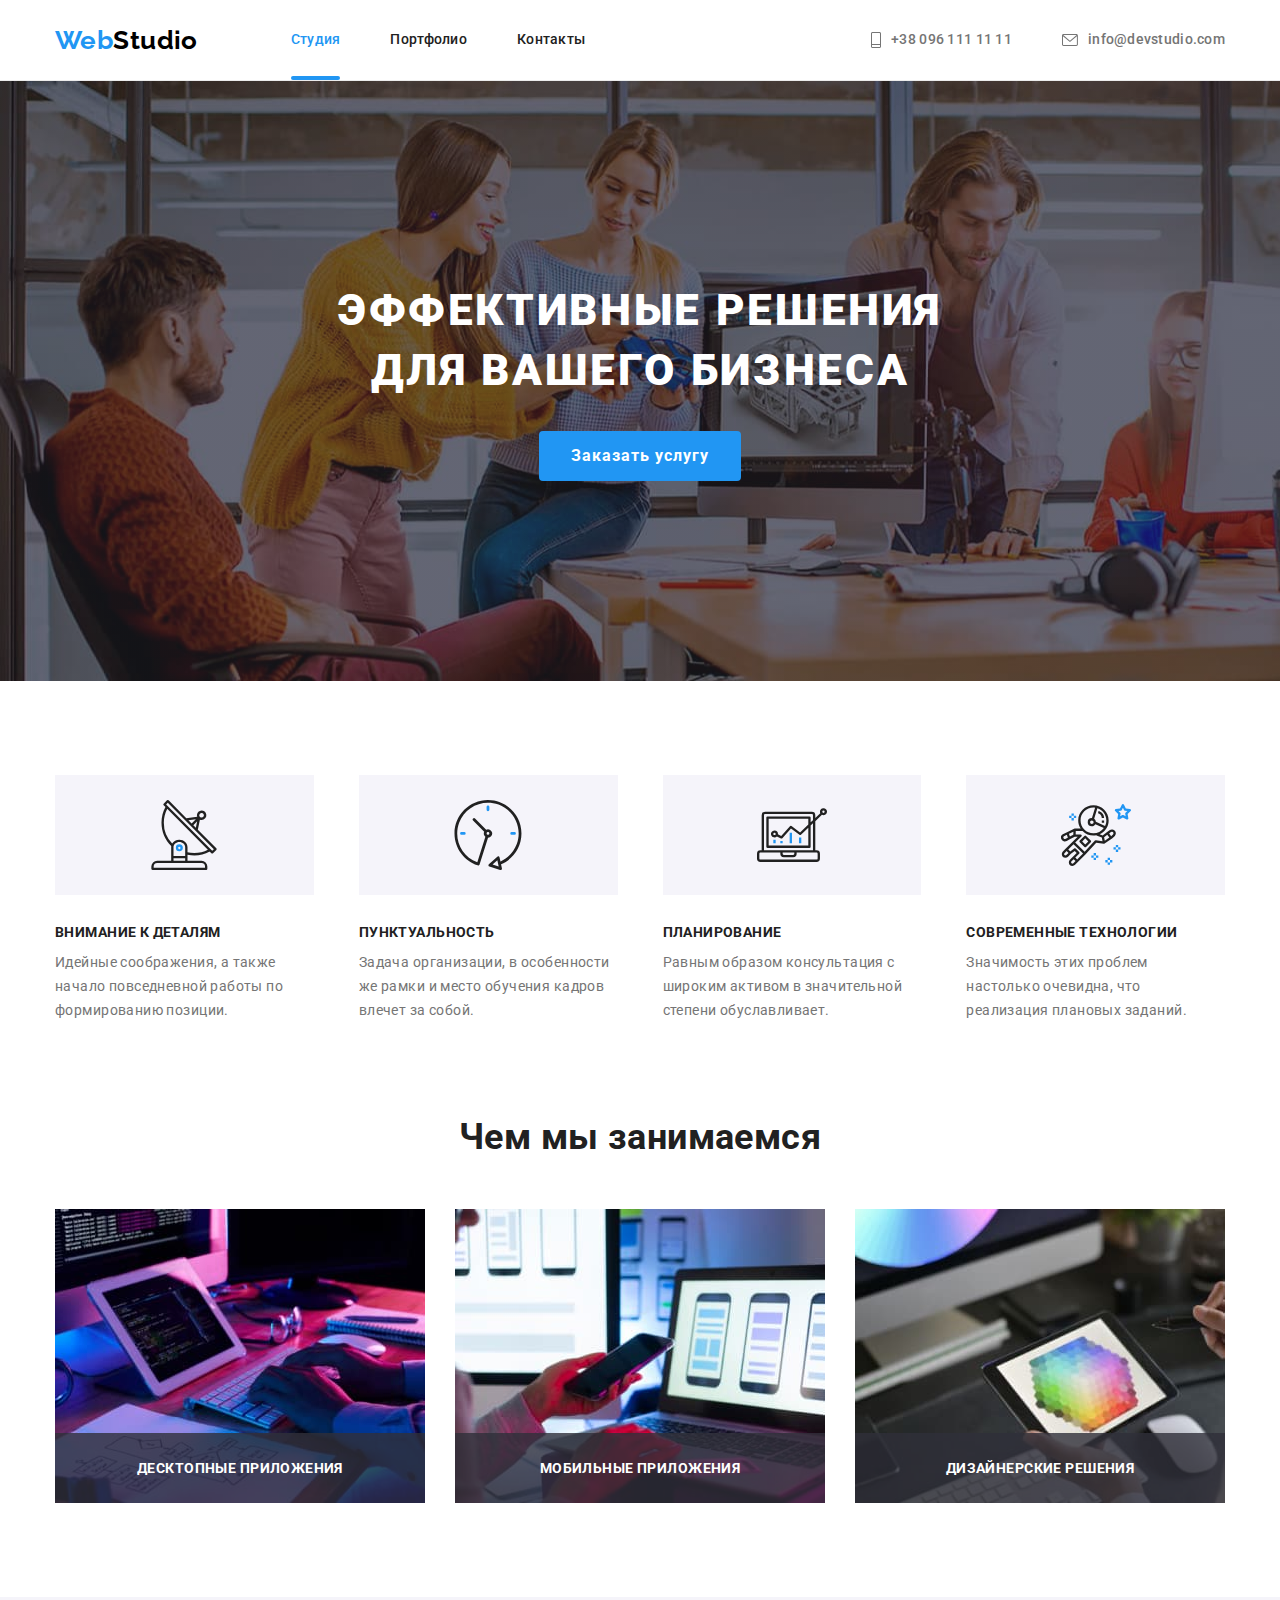
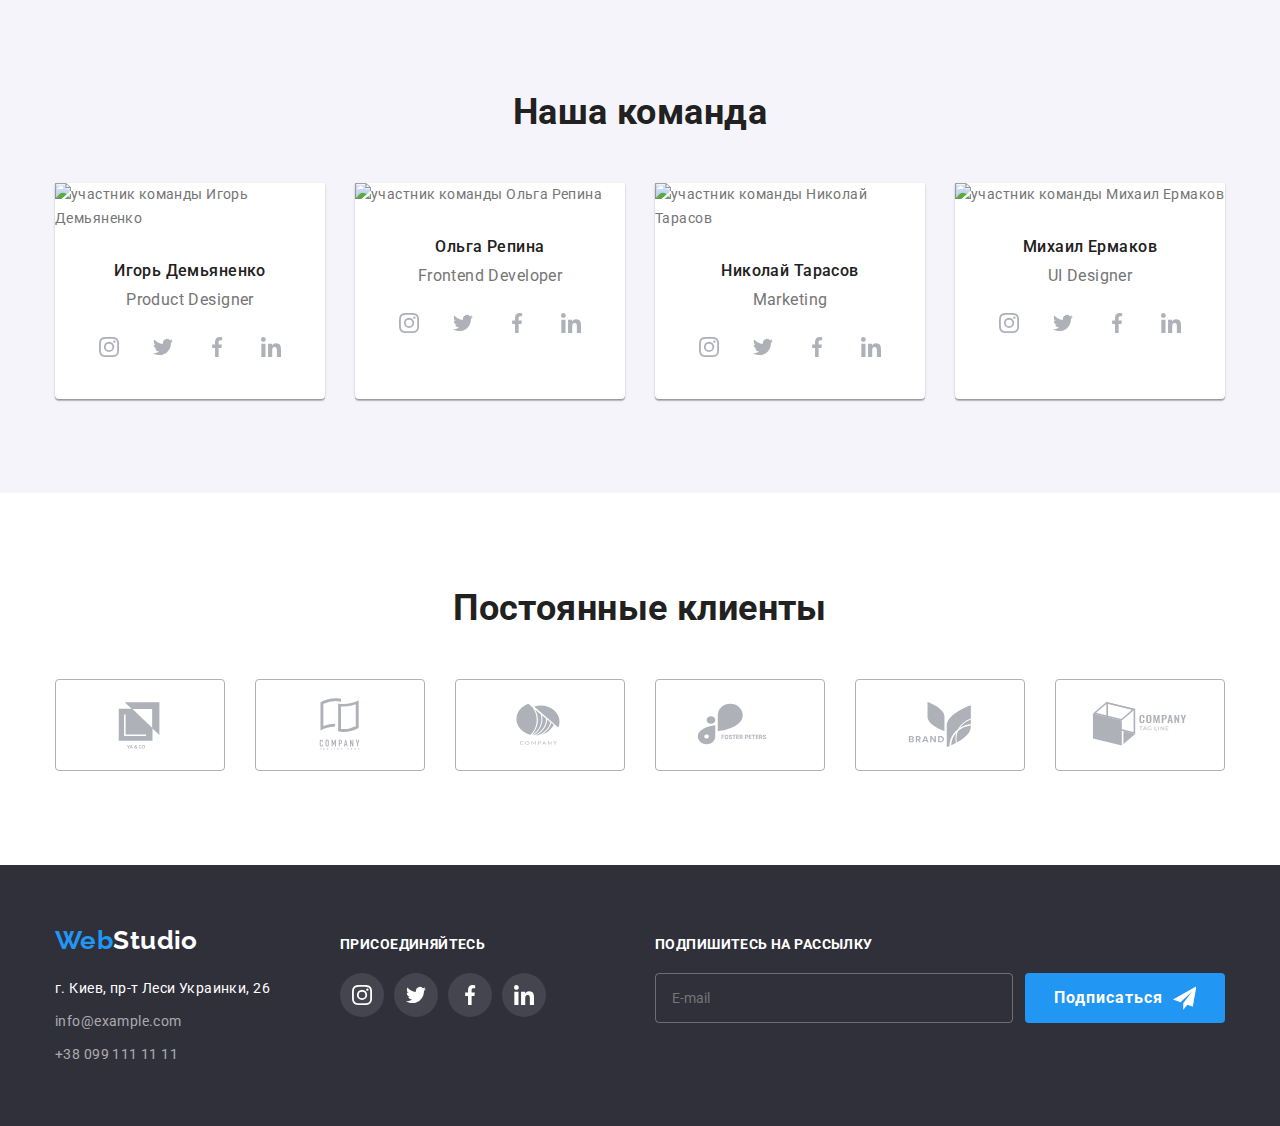
==== commit 163416d0: "fix img" ====
--- a/index.html
+++ b/index.html
@@ -173,33 +173,25 @@
           <h2 class="section__title">Чем мы занимаемся</h2>
           <ul class="works">
             <li class="works__item">
-              <img
-                src="./img/box1.jpg"
-                alt="Десктопные приложения"
-                width="370"
-                height="294"
-                class="link"
-              />
+                <picture>
+                  <source srcset="./img/box1.jpg 1x, ./img/box1X2.jpg 2x" />
+                  <img src="./img/box1.jpg" alt="Десктопные приложения" />
+                </picture>
               <h3 class="works__title">Десктопные приложения</h3>
             </li>
             <li class="works__item">
-              <img
-                src="./img/box2.jpg"
-                alt="Мобильные приложения"
-                width="370"
-                height="294"
-                class="link"
-              />
+                <picture>
+                  <source srcset="./img/box2.jpg 1x, ./img/box2X2.jpg 2x" />
+                  <img src="./img/box3.jpg" alt="Мобильные приложения" />
+                </picture>
               <h3 class="works__title">Мобильные приложения</h3>
             </li>
             <li class="works__item">
-              <img
-                src="./img/box3.jpg"
-                alt="Дизайнерские решения"
-                width="370"
-                height="294"
-                class="link"
-              />
+              <picture>
+                <source srcset="./img/box3.jpg 1x, ./img/box3X2.jpg 2x" />
+                <img src="./img/box3.jpg" alt="Дизайнерские решения" />
+              </picture>
+
               <h3 class="works__title">Дизайнерские решения</h3>
             </li>
           </ul>
@@ -212,12 +204,31 @@
           <h2 class="section__title">Наша команда</h2>
           <ul class="team">
             <li class="team__item">
-              <img
-                src="./img/igor-demianenko.jpg"
-                alt="участник команды Игорь Демьяненко"
-                width="270"
-                height="260"
-              />
+              <picture>
+                <source
+                  srcset="./img/demianenko.jpg 1x, ./img/demianenko2.jpg 2x"
+                  media="(min-width: 1200px)"
+                />
+                <source
+                  srcset="
+                    ./img/demianenko-tablet.jpg  1x,
+                    ./img/demianenko-tablet2.jpg 2x
+                  "
+                  media="(min-width: 768px)"
+                />
+                <source
+                  srcset="
+                    ./img/demianenko-mobile.jpg  1x,
+                    ./img/demianenko-mobile2.jpg 2x
+                  "
+                  media="(min-width: 480px)"
+                />
+                <img
+                  src="./img/demianenko-mobile.jpg"
+                  alt="участник команды Игорь Демьяненко"
+                />
+              </picture>
+
               <div class="team__description">
                 <h3 class="team__title">Игорь Демьяненко</h3>
                 <p class="team__text">
@@ -256,12 +267,30 @@
               </div>
             </li>
             <li class="team__item">
-              <img
-                src="./img/olga-repina.jpg"
-                alt="участник команды Ольга Репина"
-                width="270"
-                height="260"
-              />
+              <picture>
+                <source
+                  srcset="./img/repina.jpg 1x, ./img/repina2.jpg 2x"
+                  media="(min-width: 1200px)"
+                />
+                <source
+                  srcset="
+                    ./img/repina-tablet.jpg  1x,
+                    ./img/repina-tablet2.jpg 2x
+                  "
+                  media="(min-width: 768px)"
+                />
+                <source
+                  srcset="
+                    ./img/repina-mobile.jpg  1x,
+                    ./img/repina-mobile2.jpg 2x
+                  "
+                  media="(min-width: 480px)"
+                />
+                <img
+                  src="./img/repina-mobile.jpg"
+                  alt="участник команды Ольга Репина"
+                />
+              </picture>
               <div class="team__description">
                 <h3 class="team__title">Ольга Репина</h3>
                 <p class="team__text">
@@ -300,12 +329,30 @@
               </div>
             </li>
             <li class="team__item">
-              <img
-                src="./img/nikolay-tarasov.jpg"
-                alt="участник команды Николай Тарасов"
-                width="270"
-                height="260"
-              />
+              <picture>
+                <source
+                  srcset="./img/tarasov.jpg 1x, ./img/tarasov2.jpg 2x"
+                  media="(min-width: 1200px)"
+                />
+                <source
+                  srcset="
+                    ./img/tarasov-tablet.jpg  1x,
+                    ./img/tarasov-tablet2.jpg 2x
+                  "
+                  media="(min-width: 768px)"
+                />
+                <source
+                  srcset="
+                    ./img/tarasov-mobile.jpg  1x,
+                    ./img/tarasov-mobile2.jpg 2x
+                  "
+                  media="(min-width: 480px)"
+                />
+                <img
+                  src="./img/tapasov-mobile.jpg"
+                  alt="участник команды Николай Тарасов"
+                />
+              </picture>
               <div class="team__description">
                 <h3 class="team__title">Николай Тарасов</h3>
                 <p class="team__text"><span lang="en">Marketing</span></p>
@@ -342,12 +389,30 @@
               </div>
             </li>
             <li class="team__item">
-              <img
-                src="./img/mihail-ermakov.jpg"
-                alt="участник команды Михаил Ермаков"
-                width="270"
-                height="260"
-              />
+              <picture>
+                <source
+                  srcset="./img/ermakov.jpg 1x, ./img/ermakov2.jpg 2x"
+                  media="(min-width: 1200px)"
+                />
+                <source
+                  srcset="
+                    ./img/ermakov-tablet.jpg  1x,
+                    ./img/ermakov-tablet2.jpg 2x
+                  "
+                  media="(min-width: 768px)"
+                />
+                <source
+                  srcset="
+                    ./img/ermakov-mobile.jpg  1x,
+                    ./img/ermakov-mobile2.jpg 2x
+                  "
+                  media="(min-width: 480px)"
+                />
+                <img
+                  src="./img/ermakov-mobile.jpg"
+                  alt="участник команды Михаил Ермаков"
+                />
+              </picture>
               <div class="team__description">
                 <h3 class="team__title">Михаил Ермаков</h3>
                 <p class="team__text"><span lang="en">UI Designer</span></p>
--- a/css/main.min.css
+++ b/css/main.min.css
@@ -3,5 +3,5 @@
  Consolas,  'Liberation Mono',  Menlo,- monospace;font-size:1em}small{font-size:80%}sub,sup{font-size:75%;line-height:0;position:relative;vertical-align:baseline}sub{bottom:-0.25em}sup{top:-0.5em}table{text-indent:0;border-color:inherit}button,input,optgroup,select,textarea{font-family:inherit;font-size:100%;line-height:1.15;margin:0}button,select{text-transform:none}button,[type='button'],[type='reset'],[type='submit']{-webkit-appearance:button}::-moz-focus-inner{border-style:none;padding:0}:-moz-focusring{outline:1px dotted ButtonText}:-moz-ui-invalid{box-shadow:none}legend{padding:0}progress{vertical-align:baseline}::-webkit-inner-spin-button,::-webkit-outer-spin-button{height:auto}[type='search']{-webkit-appearance:textfield;outline-offset:-2px}::-webkit-search-decoration{-webkit-appearance:none}::-webkit-file-upload-button{-webkit-appearance:button;font:inherit}summary{display:list-item}.visually-hidden{position:absolute;white-space:nowrap;width:1px;height:1px;overflow:hidden;border:0;padding:0;clip:rect(0);-webkit-clip-path:inset(50%);clip-path:inset(50%);margin:-1px}body{color:#757575;font-family:Roboto, sans-serif;font-size:14px;line-height:1.71;letter-spacing:0.03em}h1,h2,h3,ul,p{margin:0px;padding:0px}ul{list-style:none}a{text-decoration:none}img{display:block;max-width:100%;height:auto}.container{padding-left:15px;padding-right:15px;margin-left:auto;margin-right:auto}@media screen and (min-width: 480px){.container{width:480px}}@media screen and (min-width: 768px){.container{width:768px}}@media screen and (min-width: 1200px){.container{width:1200px}}.section{padding-top:60px;padding-bottom:60px}@media screen and (min-width: 1200px){.section{padding-top:94px;padding-bottom:94px}}.section__title{color:#212121;font-weight:700;font-size:28px;line-height:1.18;text-align:center;margin-bottom:30px}@media screen and (min-width: 1200px){.section__title{font-size:36px;line-height:1.17;margin-bottom:50px}}.header{border-bottom:1px solid #ececec}@media screen and (max-width: 767px){.header{position:relative;padding-top:16px;padding-bottom:16px}}@media screen and (min-width: 768px){.header__container{display:-webkit-box;display:-ms-flexbox;display:flex;-webkit-box-align:center;-ms-flex-align:center;align-items:center}}@media screen and (max-width: 767px){.nav__item:not(:last-child){margin-bottom:35px}}@media screen and (min-width: 768px){.nav{margin-left:88px}.nav__list{display:-webkit-box;display:-ms-flexbox;display:flex}.nav__item:not(:last-child){margin-right:50px}}@media screen and (min-width: 1200px){.nav{margin-left:93px}}.nav__link{position:relative;text-decoration:none;color:#212121;font-weight:500;letter-spacing:0.02em;-webkit-transition:color 250ms cubic-bezier(0.4, 0, 0.2, 1);transition:color 250ms cubic-bezier(0.4, 0, 0.2, 1)}@media screen and (max-width: 767px){.nav__link{font-size:40px;line-height:1.18}}@media screen and (min-width: 768px){.nav__link{display:block;padding:32px 0;font-size:14px;line-height:1.14}}.nav__link:hover,.nav__link:focus{color:#2196f3}.nav__link--current{color:#2196f3}@media screen and (min-width: 768px){.nav__link--current::after{position:absolute;bottom:0;left:0;content:"";display:block;width:100%;height:4px;border-radius:2px;background-color:#2196f3}}@media screen and (max-width: 767px){.contact{margin-top:302px}.contact__item:not(:last-child){margin-bottom:32px}.contact__icon{display:none}}@media screen and (min-width: 768px){.contact{display:-webkit-box;display:-ms-flexbox;display:flex;-webkit-box-orient:vertical;-webkit-box-direction:reverse;-ms-flex-direction:column-reverse;flex-direction:column-reverse;margin-left:auto}.contact__item:not(:last-child){margin-top:10px}.contact__icon{fill:currentColor;margin-right:8px}}@media screen and (min-width: 1200px){.contact{-webkit-box-orient:horizontal;-webkit-box-direction:normal;-ms-flex-direction:row;flex-direction:row;margin-left:auto}.contact__icon{margin-right:10px}.contact__item:not(:last-child){margin-top:0;margin-right:50px}}.contact__link{color:#757575;font-weight:500;letter-spacing:0.02em;-webkit-transition:color 250ms cubic-bezier(0.4, 0, 0.2, 1);transition:color 250ms cubic-bezier(0.4, 0, 0.2, 1)}.contact__link:hover,.contact__link:focus{color:#2196f3}@media screen and (max-width: 767px){.contact__link--tel{font-weight:500;font-size:34px;line-height:1.18;letter-spacing:0.02em;color:#2196f3}.contact__link--post{font-weight:500;font-size:24px;line-height:1.17;letter-spacing:0.02em}}@media screen and (min-width: 768px){.contact__link{font-size:12px;line-height:1.17;display:-webkit-box;display:-ms-flexbox;display:flex;-webkit-box-align:center;-ms-flex-align:center;align-items:center}}@media screen and (min-width: 1200px){.contact__link{font-size:14px;line-height:1.14}}.menu-social{display:-webkit-box;display:-ms-flexbox;display:flex;margin-top:64px}.menu-social__item:not(:last-child){margin-right:10px;padding-right:10px;border-right:1px solid rgba(33,33,33,0.2)}.menu-social__link{font-weight:500;font-size:18px;line-height:1.22;letter-spacing:0.02em;color:#2196f3}@media screen and (min-width: 768px){.menu-social{display:none}}.logo{color:#2196f3;font-family:Raleway, sans-serif;font-weight:700;font-size:26px;line-height:1.19}.logo__dark{color:#000}.logo__light{color:#fff}.hero{max-width:1600px;margin-left:auto;margin-right:auto;padding:118px 0;background-color:#2f303a;text-align:center;background-image:-webkit-gradient(linear, left top, right top, from(rgba(47,48,58,0.4)), to(rgba(47,48,58,0.4))),url(../img/hero.jpg);background-image:linear-gradient(to right, rgba(47,48,58,0.4), rgba(47,48,58,0.4)),url(../img/hero.jpg);background-repeat:no-repeat;background-position:center;background-size:cover}@media screen and (min-width: 1200px){.hero{padding:200px 0}}.hero__title{max-width:360px;color:#fff;font-weight:900;font-size:26px;line-height:1.62;letter-spacing:0.06em;text-transform:uppercase;margin-left:auto;margin-right:auto}@media screen and (min-width: 1200px){.hero__title{max-width:696px;font-size:44px;line-height:1.36}}.hero__button{color:#fff;background-color:#2196f3;min-width:200px;padding:10px 32px;border-radius:4px;margin-top:30px;font-weight:700;font-size:16px;line-height:1.88;letter-spacing:0.06em;cursor:pointer;border:none;-webkit-transition:background-color 250ms cubic-bezier(0.4, 0, 0.2, 1);transition:background-color 250ms cubic-bezier(0.4, 0, 0.2, 1)}.hero__button:hover,.hero__button:focus{background-color:#188ce8}@media screen and (min-width: 768px){.features{display:-webkit-box;display:-ms-flexbox;display:flex;-ms-flex-wrap:wrap;flex-wrap:wrap;margin:-15px}.features__item{width:calc((100% - 60px) / 2);margin:15px}}@media screen and (min-width: 1200px){.features{-ms-flex-wrap:nowrap;flex-wrap:nowrap}.features__item:not(:last-child){margin-right:30px}}.features__title{margin-bottom:10px;color:#212121;text-transform:uppercase;font-weight:700;font-size:14px;line-height:1.14}@media screen and (max-width: 767px){.features__title{text-align:center}}.features__icon-box{display:-webkit-box;display:-ms-flexbox;display:flex;-webkit-box-align:center;-ms-flex-align:center;align-items:center;-webkit-box-pack:center;-ms-flex-pack:center;justify-content:center;margin-bottom:30px;background-color:#f5f4fa;height:120px}.section--no-padding-top{padding-top:0}@media screen and (max-width: 1199px){.section--no-padding-top{display:none}}.works{display:-webkit-box;display:-ms-flexbox;display:flex;margin-top:50px}.works__item:not(:last-child){margin-right:30px}.works__title{position:absolute;left:0;bottom:0;width:100%;font-family:Roboto;height:70px;display:-webkit-box;display:-ms-flexbox;display:flex;-webkit-box-pack:center;-ms-flex-pack:center;justify-content:center;-webkit-box-align:center;-ms-flex-align:center;align-items:center;font-weight:700;font-size:14px;line-height:1.43;letter-spacing:0.03em;text-transform:uppercase;color:#fff;background-color:rgba(47,48,58,0.8)}.works__item{position:relative}.section--bgc{background-color:#f5f4fa}.team img{width:100%}@media screen and (max-width: 767px){.team__item:not(:last-child){margin-bottom:30px}}@media screen and (min-width: 768px) and (max-width: 1199px){.team{display:-webkit-box;display:-ms-flexbox;display:flex;-ms-flex-wrap:wrap;flex-wrap:wrap;margin:-15px}.team__item{width:calc((100% - 60px) / 2);margin:15px}}@media screen and (min-width: 1200px){.team{display:-webkit-box;display:-ms-flexbox;display:flex}.team__item{width:calc((100% - 90px) / 4)}.team__item:not(:last-child){margin-right:30px}}.team__item{background-color:#fff;-webkit-box-shadow:0px 1px 3px rgba(0,0,0,0.12),0px 1px 1px rgba(0,0,0,0.14),0px 2px 1px rgba(0,0,0,0.2);box-shadow:0px 1px 3px rgba(0,0,0,0.12),0px 1px 1px rgba(0,0,0,0.14),0px 2px 1px rgba(0,0,0,0.2);border-radius:0px 0px 4px 4px}.team__title{margin-bottom:10px;color:#212121;font-weight:500;font-size:16px;line-height:1.19}.team__text{font-size:16px;line-height:1.19;margin-bottom:16px}.team__description{padding-top:30px;padding-bottom:24px;text-align:center}@media screen and (min-width: 1200px){.team__description{padding-bottom:30px}}.social{display:-webkit-box;display:-ms-flexbox;display:flex;-webkit-box-pack:center;-ms-flex-pack:center;justify-content:center}.social__item{width:44px;height:44px;border-radius:50%}.social__item:not(:last-child){margin-right:10px}.social__link{display:-webkit-box;display:-ms-flexbox;display:flex;-webkit-box-pack:center;-ms-flex-pack:center;justify-content:center;-webkit-box-align:center;-ms-flex-align:center;align-items:center;border-radius:50%;width:100%;height:100%;fill:#afb1b8;-webkit-transition:background-color 250ms cubic-bezier(0.4, 0, 0.2, 1),fill 250ms cubic-bezier(0.4, 0, 0.2, 1);transition:background-color 250ms cubic-bezier(0.4, 0, 0.2, 1),fill 250ms cubic-bezier(0.4, 0, 0.2, 1)}.social__link:hover,.social__link:focus{background-color:#2196f3;fill:#fff}.clients{display:-webkit-box;display:-ms-flexbox;display:flex;margin:-15px}@media screen and (max-width: 1199px){.clients{-ms-flex-wrap:wrap;flex-wrap:wrap}}.clients__item{width:calc((100% - 60px) / 2);height:92px;margin:15px}@media screen and (min-width: 768px){.clients__item{width:calc((100% - 90px) / 3)}}.clients__link{width:100%;height:100%;display:-webkit-box;display:-ms-flexbox;display:flex;-webkit-box-pack:center;-ms-flex-pack:center;justify-content:center;-webkit-box-align:center;-ms-flex-align:center;align-items:center;fill:#afb1b8;border:1px solid #afb1b8;border-radius:4px;-webkit-transition:fill 250ms cubic-bezier(0.4, 0, 0.2, 1),border 250ms cubic-bezier(0.4, 0, 0.2, 1);transition:fill 250ms cubic-bezier(0.4, 0, 0.2, 1),border 250ms cubic-bezier(0.4, 0, 0.2, 1)}.clients__link:hover,.clients__link:focus{fill:#2196f3;border:1px solid #2196f3}.footer{background-color:#2f303a;padding:60px 0}@media screen and (min-width: 1200px){.footer__container{display:-webkit-box;display:-ms-flexbox;display:flex}}@media screen and (min-width: 768px) and (max-width: 1199px){.footer__grup{display:-webkit-box;display:-ms-flexbox;display:flex;-webkit-box-pack:justify;-ms-flex-pack:justify;justify-content:space-between;-webkit-box-align:baseline;-ms-flex-align:baseline;align-items:baseline;padding-left:76px;padding-right:89px}}@media screen and (min-width: 1200px){.footer__grup{display:-webkit-box;display:-ms-flexbox;display:flex}}address{margin-top:20px}.footer__address{text-align:center}@media screen and (min-width: 1200px){.footer__address{text-align:start}}.address__link{font-style:normal;text-decoration:none;color:rgba(255,255,255,0.6);-webkit-transition:color 250ms cubic-bezier(0.4, 0, 0.2, 1);transition:color 250ms cubic-bezier(0.4, 0, 0.2, 1)}.address__link:hover,.address__link:focus{color:#2196f3}.address__item:not(:last-child){margin-bottom:9px}.address__link--ofice{color:#fff;-webkit-transition:color 250ms cubic-bezier(0.4, 0, 0.2, 1);transition:color 250ms cubic-bezier(0.4, 0, 0.2, 1)}.address__link--ofice:hover,.address__link--ofice:focus{color:#2196f3}.follow{text-align:center;margin-top:60px}@media screen and (min-width: 768px){.follow{margin-top:0}}@media screen and (min-width: 1200px){.follow{margin-left:70px;text-align:start}}.follow__title{display:block;font-weight:700;font-size:14px;line-height:1.14;letter-spacing:0.03em;text-transform:uppercase;color:#fff;margin-bottom:20px}.social__link--footer{background-color:rgba(255,255,255,0.1);fill:white}@media screen and (max-width: 1199px){.mailing{margin-top:60px;text-align:center}}@media screen and (min-width: 1200px){.mailing{margin-left:auto}}@media screen and (min-width: 1200px){.mailing__form{display:-webkit-box;display:-ms-flexbox;display:flex}}.mailing__title{display:block;font-weight:700;font-size:14px;line-height:1.14;letter-spacing:0.03em;text-transform:uppercase;color:#fff;margin-bottom:20px}.mailing__button{width:200px;margin-top:20px;display:-webkit-box;display:-ms-flexbox;display:flex;-webkit-box-align:center;-ms-flex-align:center;align-items:center;margin-left:auto;margin-right:auto;color:#fff;background-color:#2196f3;padding:10px 29px;border-radius:4px;font-weight:700;font-size:16px;line-height:1.88;letter-spacing:0.06em;cursor:pointer;border:none;-webkit-transition:background-color 250ms cubic-bezier(0.4, 0, 0.2, 1);transition:background-color 250ms cubic-bezier(0.4, 0, 0.2, 1)}@media screen and (min-width: 1200px){.mailing__button{margin-top:0;margin-left:12px}}.mailing__button:hover,.mailing__button:focus{background-color:#188ce8}.mailing-button-icon{margin-left:10px;fill:#fff}.mailing__input{background-color:inherit;width:100%;max-width:450px;height:50px;border:1px solid rgba(255,255,255,0.3);border-radius:4px;padding:15px 16px}@media screen and (min-width: 1200px){.mailing__input{width:358px}}.portfolio-menu{display:-webkit-box;display:-ms-flexbox;display:flex;-ms-flex-wrap:wrap;flex-wrap:wrap;margin-bottom:50px}.portfolio-menu__item:not(:last-child){margin-right:8px}@media screen and (max-width: 767px){.portfolio-menu__item:nth-child(-n+3){margin-bottom:15px}}@media screen and (min-width: 768px){.portfolio-menu{-webkit-box-pack:center;-ms-flex-pack:center;justify-content:center}}.portfolio-menu__button{color:#212121;background-color:#f5f4fa;cursor:pointer;border-radius:4px;border:transparent;font-weight:500;font-size:16px;line-height:1.63;padding:6px 22px;-webkit-transition:color 250ms cubic-bezier(0.4, 0, 0.2, 1),background-color 250ms cubic-bezier(0.4, 0, 0.2, 1),-webkit-box-shadow 250ms cubic-bezier(0.4, 0, 0.2, 1);transition:color 250ms cubic-bezier(0.4, 0, 0.2, 1),background-color 250ms cubic-bezier(0.4, 0, 0.2, 1),-webkit-box-shadow 250ms cubic-bezier(0.4, 0, 0.2, 1);transition:color 250ms cubic-bezier(0.4, 0, 0.2, 1),background-color 250ms cubic-bezier(0.4, 0, 0.2, 1),box-shadow 250ms cubic-bezier(0.4, 0, 0.2, 1);transition:color 250ms cubic-bezier(0.4, 0, 0.2, 1),background-color 250ms cubic-bezier(0.4, 0, 0.2, 1),box-shadow 250ms cubic-bezier(0.4, 0, 0.2, 1),-webkit-box-shadow 250ms cubic-bezier(0.4, 0, 0.2, 1)}.portfolio-menu__button:hover,.portfolio-menu__button:focus{color:#fff;background-color:#2196f3;-webkit-box-shadow:0px 3px 1px rgba(0,0,0,0.1),0px 1px 2px rgba(0,0,0,0.08),0px 2px 2px rgba(0,0,0,0.12);box-shadow:0px 3px 1px rgba(0,0,0,0.1),0px 1px 2px rgba(0,0,0,0.08),0px 2px 2px rgba(0,0,0,0.12)}.gallery img{width:100%}@media screen and (max-width: 767px){.gallery__item:not(:last-child){margin-bottom:30px}}@media screen and (min-width: 768px){.gallery{display:-webkit-box;display:-ms-flexbox;display:flex;-ms-flex-wrap:wrap;flex-wrap:wrap;margin:-15px}}.gallery__item{background-color:#fff}@media screen and (min-width: 768px) and (max-width: 1199px){.gallery__item{width:calc((100% - 60px) / 2);margin:15px}}@media screen and (min-width: 1200px){.gallery__item{width:calc((100% - 60px) / 3);margin-bottom:30px;margin-right:30px}.gallery__item:nth-child(3n){margin-right:0px}.gallery__item:nth-last-child(-n+3){margin-bottom:0px}}.gallery__overlay-text{position:absolute;width:100%;height:100%;padding:63px 24px;font-size:18px;line-height:1.56;letter-spacing:0.03em;color:white;background-color:rgba(33,150,243,0.9);-webkit-transform:translateY(100%);transform:translateY(100%);-webkit-transition:-webkit-transform 250ms cubic-bezier(0.4, 0, 0.2, 1);transition:-webkit-transform 250ms cubic-bezier(0.4, 0, 0.2, 1);transition:transform 250ms cubic-bezier(0.4, 0, 0.2, 1);transition:transform 250ms cubic-bezier(0.4, 0, 0.2, 1), -webkit-transform 250ms cubic-bezier(0.4, 0, 0.2, 1)}.gallery__link:hover .gallery__overlay-text,.gallery__link:focus .gallery__overlay-text{-webkit-transform:translateY(0);transform:translateY(0)}.gallery__overlay{position:relative;overflow:hidden}.gallery__link{display:block;font-style:normal;text-decoration:none;color:inherit;-webkit-transition:-webkit-box-shadow 250ms cubic-bezier(0.4, 0, 0.2, 1);transition:-webkit-box-shadow 250ms cubic-bezier(0.4, 0, 0.2, 1);transition:box-shadow 250ms cubic-bezier(0.4, 0, 0.2, 1);transition:box-shadow 250ms cubic-bezier(0.4, 0, 0.2, 1), -webkit-box-shadow 250ms cubic-bezier(0.4, 0, 0.2, 1)}.gallery__link:hover,.gallery__link:focus{-webkit-box-shadow:0px 1px 1px rgba(0,0,0,0.12),0px 4px 4px rgba(0,0,0,0.06),1px 4px 6px rgba(0,0,0,0.16);box-shadow:0px 1px 1px rgba(0,0,0,0.12),0px 4px 4px rgba(0,0,0,0.06),1px 4px 6px rgba(0,0,0,0.16)}.gallery__thumb{padding:20px 24px;border-bottom:1px solid #eeeeee;border-left:1px solid #eeeeee;border-right:1px solid #eeeeee}.gallery__title{color:#212121;font-weight:700;font-size:18px;line-height:2;letter-spacing:0.06em;margin-bottom:4px}.gallery__text{font-size:16px;line-height:1.88}.backdrop{position:fixed;top:0;left:0;width:100%;height:100%;background-color:rgba(0,0,0,0.2);opacity:1;-webkit-transition:opacity 250ms cubic-bezier(0.4, 0, 0.2, 1);transition:opacity 250ms cubic-bezier(0.4, 0, 0.2, 1)}@media screen and (max-width: 480px){.backdrop{padding:93px 15px}}.backdrop.is-hidden{visibility:hidden;opacity:0;pointer-events:none}.backdrop.is-hidden .modal{-webkit-transform:translate(-50%, -50%) scale(0.75);transform:translate(-50%, -50%) scale(0.75)}.modal{position:relative;border-radius:4px;background-color:#fff;left:50%;top:50%;-webkit-transform:translate(-50%, -50%) scale(1);transform:translate(-50%, -50%) scale(1);-webkit-transition:visibility 2500ms cubic-bezier(0.4, 0, 0.2, 1),-webkit-transform 250ms cubic-bezier(0.4, 0, 0.2, 1);transition:visibility 2500ms cubic-bezier(0.4, 0, 0.2, 1),-webkit-transform 250ms cubic-bezier(0.4, 0, 0.2, 1);transition:transform 250ms cubic-bezier(0.4, 0, 0.2, 1),visibility 2500ms cubic-bezier(0.4, 0, 0.2, 1);transition:transform 250ms cubic-bezier(0.4, 0, 0.2, 1),visibility 2500ms cubic-bezier(0.4, 0, 0.2, 1),-webkit-transform 250ms cubic-bezier(0.4, 0, 0.2, 1)}@media screen and (min-width: 480px){.modal{width:450px;height:609px}}@media screen and (min-width: 1200px){.modal{width:528px;height:581px}}.button__modal{position:absolute;right:8px;top:8px;width:30px;height:30px;background-color:#fff;border-radius:50%;border:1px solid rgba(0,0,0,0.1);display:-webkit-box;display:-ms-flexbox;display:flex;-webkit-box-align:center;-ms-flex-align:center;align-items:center;-webkit-box-pack:center;-ms-flex-pack:center;justify-content:center;outline:none;cursor:pointer;-webkit-transition:outline 250ms cubic-bezier(0.4, 0, 0.2, 1);transition:outline 250ms cubic-bezier(0.4, 0, 0.2, 1)}.button__modal:focus,.button__modal:hover{border:1px solid #2196f3}.form{display:-webkit-box;display:-ms-flexbox;display:flex;-webkit-box-orient:vertical;-webkit-box-direction:normal;-ms-flex-direction:column;flex-direction:column;-webkit-box-align:center;-ms-flex-align:center;align-items:center;padding:40px}.form__title{margin-bottom:12px;font-weight:700;font-size:20px;line-height:1.5;letter-spacing:0.03em;color:#212121;text-align:center}@media screen and (min-width: 1200px){.form__title{line-height:1.15}}.form__field{position:relative;display:-webkit-box;display:-ms-flexbox;display:flex;width:100%;-webkit-box-orient:vertical;-webkit-box-direction:normal;-ms-flex-direction:column;flex-direction:column;margin-bottom:10px}.form__input{height:40px;padding:0 0 0 35px;border:1px solid rgba(33,33,33,0.2);border-radius:4px;outline:none;-webkit-transition:outline 250ms cubic-bezier(0.4, 0, 0.2, 1);transition:outline 250ms cubic-bezier(0.4, 0, 0.2, 1)}.form__input:focus{border:1px solid #2196f3}.form__icon{position:absolute;left:15px;bottom:14px;-webkit-transition:fill 250ms cubic-bezier(0.4, 0, 0.2, 1);transition:fill 250ms cubic-bezier(0.4, 0, 0.2, 1)}.form__field:focus-within .form__icon{fill:#2196f3}.form__label{display:block;margin-bottom:4px;font-size:12px;line-height:1.17;letter-spacing:0.01em}.comment{width:100%;margin-bottom:20px}.comment__input{display:block;height:120px;width:100%;padding:12px 16px;resize:none;border:1px solid rgba(33,33,33,0.2);border-radius:4px;outline:none;-webkit-transition:outline 250ms cubic-bezier(0.4, 0, 0.2, 1);transition:outline 250ms cubic-bezier(0.4, 0, 0.2, 1)}.comment__input:focus{border:1px solid #2196f3}.checkbox{display:-webkit-box;display:-ms-flexbox;display:flex;-webkit-box-align:center;-ms-flex-align:center;align-items:center;margin-bottom:30px;font-size:12px;line-height:1.17;letter-spacing:0.03em}@media screen and (min-width: 1200px){.checkbox{font-size:14px;line-height:1.71}}.checkbox__icon{display:-webkit-box;display:-ms-flexbox;display:flex;-webkit-box-align:center;-ms-flex-align:center;align-items:center;width:16px;height:15px;border:2px solid #212121;border-radius:4px;fill:#fff;margin-right:8px}.checkbox__input:checked+.checkbox__icon{background-color:#2196f3;border:transparent}.checkbox__input{-webkit-appearance:none;-moz-appearance:none;appearance:none}.form__link{display:inline-block;text-decoration:underline;color:#2196f3}.form__button{color:#fff;background-color:#2196f3;padding:10px 55px;border-radius:4px;font-weight:700;font-size:16px;line-height:1.88;letter-spacing:0.06em;cursor:pointer;border:transparent;-webkit-transition:background-color 250ms cubic-bezier(0.4, 0, 0.2, 1);transition:background-color 250ms cubic-bezier(0.4, 0, 0.2, 1)}.form__button:hover,.form__button:focus{background-color:#188ce8}.menu{background-color:#fff}@media screen and (max-width: 767px){.menu{position:absolute;z-index:8;top:0;left:0;-webkit-box-flex:1;-ms-flex-positive:1;flex-grow:1;padding:48px 10px 48px 40px;display:none}.menu.is-open{display:block;position:fixed;width:100%}}@media screen and (min-width: 768px){.menu{display:-webkit-box;display:-ms-flexbox;display:flex;-webkit-box-align:center;-ms-flex-align:center;align-items:center;-webkit-box-flex:1;-ms-flex-positive:1;flex-grow:1}}.menu__button{position:absolute;z-index:9;top:10px;right:15px;display:-webkit-inline-box;display:-ms-inline-flexbox;display:inline-flex;margin:0;padding:0;border:none;background-color:transparent}.menu__button .button__close{display:none}@media screen and (min-width: 768px){.menu__button{display:none}}.menu__button.is-open .button__close{display:block}.menu__button.is-open .button__open{display:none}
+ monospace;font-size:1em}small{font-size:80%}sub,sup{font-size:75%;line-height:0;position:relative;vertical-align:baseline}sub{bottom:-0.25em}sup{top:-0.5em}table{text-indent:0;border-color:inherit}button,input,optgroup,select,textarea{font-family:inherit;font-size:100%;line-height:1.15;margin:0}button,select{text-transform:none}button,[type='button'],[type='reset'],[type='submit']{-webkit-appearance:button}::-moz-focus-inner{border-style:none;padding:0}:-moz-focusring{outline:1px dotted ButtonText}:-moz-ui-invalid{box-shadow:none}legend{padding:0}progress{vertical-align:baseline}::-webkit-inner-spin-button,::-webkit-outer-spin-button{height:auto}[type='search']{-webkit-appearance:textfield;outline-offset:-2px}::-webkit-search-decoration{-webkit-appearance:none}::-webkit-file-upload-button{-webkit-appearance:button;font:inherit}summary{display:list-item}.visually-hidden{position:absolute;white-space:nowrap;width:1px;height:1px;overflow:hidden;border:0;padding:0;clip:rect(0);-webkit-clip-path:inset(50%);clip-path:inset(50%);margin:-1px}body{color:#757575;font-family:Roboto, sans-serif;font-size:14px;line-height:1.71;letter-spacing:0.03em}h1,h2,h3,ul,p{margin:0px;padding:0px}ul{list-style:none}a{text-decoration:none}img{display:block;max-width:100%;height:auto}.container{padding-left:15px;padding-right:15px;margin-left:auto;margin-right:auto}@media screen and (min-width: 480px){.container{width:480px}}@media screen and (min-width: 768px){.container{width:768px}}@media screen and (min-width: 1200px){.container{width:1200px}}.section{padding-top:60px;padding-bottom:60px}@media screen and (min-width: 1200px){.section{padding-top:94px;padding-bottom:94px}}.section__title{color:#212121;font-weight:700;font-size:28px;line-height:1.18;text-align:center;margin-bottom:30px}@media screen and (min-width: 1200px){.section__title{font-size:36px;line-height:1.17;margin-bottom:50px}}.header{border-bottom:1px solid #ececec}@media screen and (max-width: 767px){.header{position:relative;padding-top:16px;padding-bottom:16px}}.header__container{position:relative}@media screen and (min-width: 768px){.header__container{display:-webkit-box;display:-ms-flexbox;display:flex;-webkit-box-align:center;-ms-flex-align:center;align-items:center}}@media screen and (max-width: 767px){.nav__item:not(:last-child){margin-bottom:35px}}@media screen and (min-width: 768px){.nav__list{display:-webkit-box;display:-ms-flexbox;display:flex}.nav__item:not(:last-child){margin-right:50px}}.nav__link{position:relative;text-decoration:none;color:#212121;font-weight:500;letter-spacing:0.02em;-webkit-transition:color 250ms cubic-bezier(0.4, 0, 0.2, 1);transition:color 250ms cubic-bezier(0.4, 0, 0.2, 1)}@media screen and (max-width: 767px){.nav__link{font-size:40px;line-height:1.18}}.nav__link:hover,.nav__link:focus{color:#2196f3}.nav__link--current{color:#2196f3}@media screen and (min-width: 768px){.nav__link{display:block;padding:32px 0;font-size:14px;line-height:1.14}}@media screen and (min-width: 768px){.nav__link--current::after{position:absolute;bottom:0;left:0;content:"";display:block;width:100%;height:4px;border-radius:2px;background-color:#2196f3}}@media screen and (max-width: 767px){.contact{margin-bottom:64px}.contact__item:not(:last-child){margin-bottom:32px}.contact__icon{display:none}}@media screen and (min-width: 768px){.contact{display:-webkit-box;display:-ms-flexbox;display:flex;-webkit-box-orient:vertical;-webkit-box-direction:reverse;-ms-flex-direction:column-reverse;flex-direction:column-reverse;margin-left:auto}.contact__item:not(:last-child){margin-top:10px}.contact__icon{fill:currentColor;margin-right:8px}}@media screen and (min-width: 1200px){.contact{-webkit-box-orient:horizontal;-webkit-box-direction:normal;-ms-flex-direction:row;flex-direction:row;margin-left:auto}.contact__icon{margin-right:10px}.contact__item:not(:last-child){margin-top:0;margin-right:50px}}.contact__link{color:#757575;font-weight:500;letter-spacing:0.02em;-webkit-transition:color 250ms cubic-bezier(0.4, 0, 0.2, 1);transition:color 250ms cubic-bezier(0.4, 0, 0.2, 1)}.contact__link:hover,.contact__link:focus{color:#2196f3}@media screen and (max-width: 767px){.contact__link--tel{font-weight:500;font-size:34px;line-height:1.18;letter-spacing:0.02em;color:#2196f3}.contact__link--post{font-weight:500;font-size:24px;line-height:1.17;letter-spacing:0.02em}}@media screen and (min-width: 768px){.contact__link{font-size:12px;line-height:1.17;display:-webkit-box;display:-ms-flexbox;display:flex;-webkit-box-align:center;-ms-flex-align:center;align-items:center}.contact__link--post .contact__icon{width:14px;height:10px}.contact__link--tel .contact__icon{width:10px;height:14px}}@media screen and (min-width: 1200px){.contact__link{font-size:14px;line-height:1.14}.contact__link--post .contact__icon{width:16px;height:12px}.contact__link--tel .contact__icon{width:10px;height:16px}}.menu-social{display:-webkit-box;display:-ms-flexbox;display:flex}.menu-social__item:not(:last-child){margin-right:10px;padding-right:10px;border-right:1px solid rgba(33,33,33,0.2)}.menu-social__link{font-weight:500;font-size:18px;line-height:1.22;letter-spacing:0.02em;color:#2196f3}@media screen and (min-width: 768px){.menu-social{display:none}}.logo{color:#2196f3;font-family:Raleway, sans-serif;font-weight:700;font-size:24px;line-height:1.17}.logo__dark{color:#000}.logo__light{color:#fff}@media screen and (min-width: 1200px){.logo{font-size:26px;line-height:1.19}}.hero{max-width:1600px;margin-left:auto;margin-right:auto;padding:118px 0;background-color:#2f303a;text-align:center;background-image:-webkit-gradient(linear, left top, right top, from(rgba(47,48,58,0.4)), to(rgba(47,48,58,0.4))),url(../img/hero.jpg);background-image:linear-gradient(to right, rgba(47,48,58,0.4), rgba(47,48,58,0.4)),url(../img/hero.jpg);background-size:cover}@media (min-device-pixel-ratio: 2), (-webkit-min-device-pixel-ratio: 2), (min-resolution: 192dpi), (min-resolution: 2dppx){.hero{background-image:-webkit-gradient(linear, left top, right top, from(rgba(47,48,58,0.4)), to(rgba(47,48,58,0.4))),url(../img/hero-mobile2.jpg);background-image:linear-gradient(to right, rgba(47,48,58,0.4), rgba(47,48,58,0.4)),url(../img/hero-mobile2.jpg)}}@media screen and (min-width: 768px){.hero{background-image:-webkit-gradient(linear, left top, right top, from(rgba(47,48,58,0.4)), to(rgba(47,48,58,0.4))),url(../img/hero-tablet.jpg);background-image:linear-gradient(to right, rgba(47,48,58,0.4), rgba(47,48,58,0.4)),url(../img/hero-tablet.jpg)}}@media screen and (min-width: 768px) and (min-device-pixel-ratio: 2), screen and (min-width: 768px) and (-webkit-min-device-pixel-ratio: 2), screen and (min-width: 768px) and (min-resolution: 192dpi), screen and (min-width: 768px) and (min-resolution: 2dppx){.hero{background-image:-webkit-gradient(linear, left top, right top, from(rgba(47,48,58,0.4)), to(rgba(47,48,58,0.4))),url(../img/hero-tablet2.jpg);background-image:linear-gradient(to right, rgba(47,48,58,0.4), rgba(47,48,58,0.4)),url(../img/hero-tablet2.jpg)}}@media screen and (min-width: 1200px){.hero{padding:200px 0;background-image:-webkit-gradient(linear, left top, right top, from(rgba(47,48,58,0.4)), to(rgba(47,48,58,0.4))),url(../img/hero.jpg);background-image:linear-gradient(to right, rgba(47,48,58,0.4), rgba(47,48,58,0.4)),url(../img/hero.jpg)}}@media screen and (min-width: 1200px) and (min-device-pixel-ratio: 2), screen and (min-width: 1200px) and (-webkit-min-device-pixel-ratio: 2), screen and (min-width: 1200px) and (min-resolution: 192dpi), screen and (min-width: 1200px) and (min-resolution: 2dppx){.hero{background-image:-webkit-gradient(linear, left top, right top, from(rgba(47,48,58,0.4)), to(rgba(47,48,58,0.4))),url(../img/hero2.jpg);background-image:linear-gradient(to right, rgba(47,48,58,0.4), rgba(47,48,58,0.4)),url(../img/hero2.jpg)}}.hero__title{max-width:360px;color:#fff;font-weight:900;font-size:26px;line-height:1.62;letter-spacing:0.06em;text-transform:uppercase;margin-left:auto;margin-right:auto}@media screen and (min-width: 1200px){.hero__title{max-width:696px;font-size:44px;line-height:1.36}}.hero__button{color:#fff;background-color:#2196f3;min-width:200px;padding:10px 32px;border-radius:4px;margin-top:30px;font-weight:700;font-size:16px;line-height:1.88;letter-spacing:0.06em;cursor:pointer;border:none;-webkit-transition:background-color 250ms cubic-bezier(0.4, 0, 0.2, 1);transition:background-color 250ms cubic-bezier(0.4, 0, 0.2, 1)}.hero__button:hover,.hero__button:focus{background-color:#188ce8}@media screen and (max-width: 767px){.features__item:not(:last-child){margin-bottom:30px}}@media screen and (min-width: 768px){.features{display:-webkit-box;display:-ms-flexbox;display:flex;-ms-flex-wrap:wrap;flex-wrap:wrap;margin:-15px}.features__item{width:calc((100% - 60px) / 2);margin:15px}}@media screen and (min-width: 1200px){.features{-ms-flex-wrap:nowrap;flex-wrap:nowrap}.features__item:not(:last-child){margin-right:30px}}.features__title{margin-bottom:10px;color:#212121;text-transform:uppercase;font-weight:700;font-size:14px;line-height:1.14}@media screen and (max-width: 767px){.features__title{text-align:center}}.features__icon-box{display:-webkit-box;display:-ms-flexbox;display:flex;-webkit-box-align:center;-ms-flex-align:center;align-items:center;-webkit-box-pack:center;-ms-flex-pack:center;justify-content:center;margin-bottom:30px;background-color:#f5f4fa;height:120px}.section--no-padding-top{padding-top:0}@media screen and (max-width: 1199px){.section--no-padding-top{display:none}}.works{display:-webkit-box;display:-ms-flexbox;display:flex}.works__item:not(:last-child){margin-right:30px}.works__title{position:absolute;left:0;bottom:0;width:100%;font-family:Roboto;height:70px;display:-webkit-box;display:-ms-flexbox;display:flex;-webkit-box-pack:center;-ms-flex-pack:center;justify-content:center;-webkit-box-align:center;-ms-flex-align:center;align-items:center;font-weight:700;font-size:14px;line-height:1.43;letter-spacing:0.03em;text-transform:uppercase;color:#fff;background-color:rgba(47,48,58,0.8)}.works__item{position:relative}.section--bgc{background-color:#f5f4fa}.team img{width:100%}@media screen and (max-width: 767px){.team__item:not(:last-child){margin-bottom:30px}}@media screen and (min-width: 768px) and (max-width: 1199px){.team{display:-webkit-box;display:-ms-flexbox;display:flex;-ms-flex-wrap:wrap;flex-wrap:wrap;margin:-15px}.team__item{width:calc((100% - 60px) / 2);margin:15px}}@media screen and (min-width: 1200px){.team{display:-webkit-box;display:-ms-flexbox;display:flex}.team__item{width:calc((100% - 90px) / 4)}.team__item:not(:last-child){margin-right:30px}}.team__item{background-color:#fff;-webkit-box-shadow:0px 1px 3px rgba(0,0,0,0.12),0px 1px 1px rgba(0,0,0,0.14),0px 2px 1px rgba(0,0,0,0.2);box-shadow:0px 1px 3px rgba(0,0,0,0.12),0px 1px 1px rgba(0,0,0,0.14),0px 2px 1px rgba(0,0,0,0.2);border-radius:0px 0px 4px 4px}.team__title{margin-bottom:10px;color:#212121;font-weight:500;font-size:16px;line-height:1.19}.team__text{font-size:16px;line-height:1.19;margin-bottom:16px}.team__description{padding-top:30px;padding-bottom:24px;text-align:center}@media screen and (min-width: 1200px){.team__description{padding-bottom:30px}}.social{display:-webkit-box;display:-ms-flexbox;display:flex;-webkit-box-pack:center;-ms-flex-pack:center;justify-content:center}.social__item{width:44px;height:44px;border-radius:50%}.social__item:not(:last-child){margin-right:10px}.social__link{display:-webkit-box;display:-ms-flexbox;display:flex;-webkit-box-pack:center;-ms-flex-pack:center;justify-content:center;-webkit-box-align:center;-ms-flex-align:center;align-items:center;border-radius:50%;width:100%;height:100%;fill:#afb1b8;-webkit-transition:background-color 250ms cubic-bezier(0.4, 0, 0.2, 1),fill 250ms cubic-bezier(0.4, 0, 0.2, 1);transition:background-color 250ms cubic-bezier(0.4, 0, 0.2, 1),fill 250ms cubic-bezier(0.4, 0, 0.2, 1)}.social__link:hover,.social__link:focus{background-color:#2196f3;fill:#fff}.clients{display:-webkit-box;display:-ms-flexbox;display:flex;margin:-15px}@media screen and (max-width: 1199px){.clients{-ms-flex-wrap:wrap;flex-wrap:wrap}}.clients__item{width:calc((100% - 60px) / 2);height:92px;margin:15px}@media screen and (min-width: 768px){.clients__item{width:calc((100% - 90px) / 3)}}.clients__link{width:100%;height:100%;display:-webkit-box;display:-ms-flexbox;display:flex;-webkit-box-pack:center;-ms-flex-pack:center;justify-content:center;-webkit-box-align:center;-ms-flex-align:center;align-items:center;fill:#afb1b8;border:1px solid #afb1b8;border-radius:4px;-webkit-transition:fill 250ms cubic-bezier(0.4, 0, 0.2, 1),border 250ms cubic-bezier(0.4, 0, 0.2, 1);transition:fill 250ms cubic-bezier(0.4, 0, 0.2, 1),border 250ms cubic-bezier(0.4, 0, 0.2, 1)}.clients__link:hover,.clients__link:focus{fill:#2196f3;border:1px solid #2196f3}.footer{background-color:#2f303a;padding:60px 0}@media screen and (min-width: 1200px){.footer__container{display:-webkit-box;display:-ms-flexbox;display:flex;-webkit-box-align:baseline;-ms-flex-align:baseline;align-items:baseline}}@media screen and (min-width: 768px){.footer__grup{display:-webkit-box;display:-ms-flexbox;display:flex;-ms-flex-pack:distribute;justify-content:space-around;-webkit-box-align:baseline;-ms-flex-align:baseline;align-items:baseline}}address{margin-top:20px}.footer__address{text-align:center}@media screen and (min-width: 1200px){.footer__address{text-align:start}}.address__link{font-style:normal;text-decoration:none;color:rgba(255,255,255,0.6);-webkit-transition:color 250ms cubic-bezier(0.4, 0, 0.2, 1);transition:color 250ms cubic-bezier(0.4, 0, 0.2, 1)}.address__link:hover,.address__link:focus{color:#2196f3}.address__item:not(:last-child){margin-bottom:9px}.address__link--ofice{color:#fff;-webkit-transition:color 250ms cubic-bezier(0.4, 0, 0.2, 1);transition:color 250ms cubic-bezier(0.4, 0, 0.2, 1)}.address__link--ofice:hover,.address__link--ofice:focus{color:#2196f3}.follow{text-align:center;margin-top:60px}@media screen and (min-width: 768px){.follow{margin-top:0}}@media screen and (min-width: 1200px){.follow{margin-left:70px;text-align:start}}.follow__title{display:block;font-weight:700;font-size:14px;line-height:1.14;letter-spacing:0.03em;text-transform:uppercase;color:#fff;margin-bottom:20px}.social__link--footer{background-color:rgba(255,255,255,0.1);fill:white}@media screen and (max-width: 1199px){.mailing{margin-top:60px;text-align:center}}@media screen and (min-width: 1200px){.mailing{margin-left:auto}}@media screen and (min-width: 1200px){.mailing__form{display:-webkit-box;display:-ms-flexbox;display:flex}}.mailing__title{display:block;font-weight:700;font-size:14px;line-height:1.14;letter-spacing:0.03em;text-transform:uppercase;color:#fff;margin-bottom:20px}.mailing__button{width:200px;margin-top:20px;display:-webkit-box;display:-ms-flexbox;display:flex;-webkit-box-align:center;-ms-flex-align:center;align-items:center;margin-left:auto;margin-right:auto;color:#fff;background-color:#2196f3;padding:10px 29px;border-radius:4px;font-weight:700;font-size:16px;line-height:1.88;letter-spacing:0.06em;cursor:pointer;border:none;-webkit-transition:background-color 250ms cubic-bezier(0.4, 0, 0.2, 1);transition:background-color 250ms cubic-bezier(0.4, 0, 0.2, 1)}@media screen and (min-width: 1200px){.mailing__button{margin-top:0;margin-left:12px}}.mailing__button:hover,.mailing__button:focus{background-color:#188ce8}.mailing-button-icon{margin-left:10px;fill:#fff}.mailing__input{background-color:inherit;width:100%;max-width:450px;height:50px;border:1px solid rgba(255,255,255,0.3);border-radius:4px;padding:15px 16px}@media screen and (min-width: 1200px){.mailing__input{width:358px}}.portfolio-menu{display:-webkit-box;display:-ms-flexbox;display:flex;-ms-flex-wrap:wrap;flex-wrap:wrap;margin-bottom:40px}.portfolio-menu__item:not(:last-child){margin-right:8px}@media screen and (max-width: 767px){.portfolio-menu__item:nth-child(-n+3){margin-bottom:15px}}@media screen and (min-width: 768px){.portfolio-menu{-webkit-box-pack:center;-ms-flex-pack:center;justify-content:center;margin-bottom:30px}}@media screen and (min-width: 1200px){.portfolio-menu{margin-bottom:50px}}.portfolio-menu__button{color:#212121;background-color:#f5f4fa;cursor:pointer;border-radius:4px;border:transparent;font-weight:500;font-size:16px;line-height:1.63;padding:6px 22px;-webkit-transition:color 250ms cubic-bezier(0.4, 0, 0.2, 1),background-color 250ms cubic-bezier(0.4, 0, 0.2, 1),-webkit-box-shadow 250ms cubic-bezier(0.4, 0, 0.2, 1);transition:color 250ms cubic-bezier(0.4, 0, 0.2, 1),background-color 250ms cubic-bezier(0.4, 0, 0.2, 1),-webkit-box-shadow 250ms cubic-bezier(0.4, 0, 0.2, 1);transition:color 250ms cubic-bezier(0.4, 0, 0.2, 1),background-color 250ms cubic-bezier(0.4, 0, 0.2, 1),box-shadow 250ms cubic-bezier(0.4, 0, 0.2, 1);transition:color 250ms cubic-bezier(0.4, 0, 0.2, 1),background-color 250ms cubic-bezier(0.4, 0, 0.2, 1),box-shadow 250ms cubic-bezier(0.4, 0, 0.2, 1),-webkit-box-shadow 250ms cubic-bezier(0.4, 0, 0.2, 1)}.portfolio-menu__button:hover,.portfolio-menu__button:focus{color:#fff;background-color:#2196f3;-webkit-box-shadow:0px 3px 1px rgba(0,0,0,0.1),0px 1px 2px rgba(0,0,0,0.08),0px 2px 2px rgba(0,0,0,0.12);box-shadow:0px 3px 1px rgba(0,0,0,0.1),0px 1px 2px rgba(0,0,0,0.08),0px 2px 2px rgba(0,0,0,0.12)}.gallery img{width:100%}@media screen and (max-width: 767px){.gallery__item:not(:last-child){margin-bottom:30px}}@media screen and (min-width: 768px){.gallery{display:-webkit-box;display:-ms-flexbox;display:flex;-ms-flex-wrap:wrap;flex-wrap:wrap;margin:-15px}}.gallery__item{background-color:#fff}@media screen and (min-width: 768px){.gallery__item{width:calc((100% - 60px) / 2);margin:15px}}@media screen and (min-width: 1200px){.gallery__item{width:calc((100% - 90px) / 3)}}.gallery__overlay-text{position:absolute;width:100%;height:100%;padding:63px 24px;font-size:18px;line-height:1.56;letter-spacing:0.03em;color:white;background-color:rgba(33,150,243,0.9);-webkit-transform:translateY(100%);transform:translateY(100%);-webkit-transition:-webkit-transform 250ms cubic-bezier(0.4, 0, 0.2, 1);transition:-webkit-transform 250ms cubic-bezier(0.4, 0, 0.2, 1);transition:transform 250ms cubic-bezier(0.4, 0, 0.2, 1);transition:transform 250ms cubic-bezier(0.4, 0, 0.2, 1), -webkit-transform 250ms cubic-bezier(0.4, 0, 0.2, 1)}.gallery__link:hover .gallery__overlay-text,.gallery__link:focus .gallery__overlay-text{-webkit-transform:translateY(0);transform:translateY(0)}.gallery__overlay{position:relative;overflow:hidden}.gallery__link{display:-webkit-box;display:-ms-flexbox;display:flex;-webkit-box-orient:vertical;-webkit-box-direction:normal;-ms-flex-direction:column;flex-direction:column;height:100%;font-style:normal;text-decoration:none;color:inherit;-webkit-transition:-webkit-box-shadow 250ms cubic-bezier(0.4, 0, 0.2, 1);transition:-webkit-box-shadow 250ms cubic-bezier(0.4, 0, 0.2, 1);transition:box-shadow 250ms cubic-bezier(0.4, 0, 0.2, 1);transition:box-shadow 250ms cubic-bezier(0.4, 0, 0.2, 1), -webkit-box-shadow 250ms cubic-bezier(0.4, 0, 0.2, 1)}.gallery__link:hover,.gallery__link:focus{-webkit-box-shadow:0px 1px 1px rgba(0,0,0,0.12),0px 4px 4px rgba(0,0,0,0.06),1px 4px 6px rgba(0,0,0,0.16);box-shadow:0px 1px 1px rgba(0,0,0,0.12),0px 4px 4px rgba(0,0,0,0.06),1px 4px 6px rgba(0,0,0,0.16)}.gallery__thumb{-webkit-box-flex:1;-ms-flex-positive:1;flex-grow:1;padding:20px 24px;border-bottom:1px solid #eeeeee;border-left:1px solid #eeeeee;border-right:1px solid #eeeeee}.gallery__title{color:#212121;font-weight:700;font-size:18px;line-height:2;letter-spacing:0.06em;margin-bottom:4px}.gallery__text{font-size:16px;line-height:1.88}.backdrop{position:fixed;top:0;left:0;width:100%;height:100%;background-color:rgba(0,0,0,0.2);opacity:1;-webkit-transition:opacity 250ms cubic-bezier(0.4, 0, 0.2, 1);transition:opacity 250ms cubic-bezier(0.4, 0, 0.2, 1);overflow-y:scroll}@media screen and (max-width: 480px){.backdrop{padding:93px 15px}}.backdrop.is-hidden{visibility:hidden;opacity:0;pointer-events:none}.backdrop.is-hidden .modal{-webkit-transform:translate(-50%, -50%) scale(0.75);transform:translate(-50%, -50%) scale(0.75)}.modal{position:relative;border-radius:4px;background-color:#fff;left:50%;top:50%;-webkit-transform:translate(-50%, -50%) scale(1);transform:translate(-50%, -50%) scale(1);-webkit-transition:visibility 2500ms cubic-bezier(0.4, 0, 0.2, 1),-webkit-transform 250ms cubic-bezier(0.4, 0, 0.2, 1);transition:visibility 2500ms cubic-bezier(0.4, 0, 0.2, 1),-webkit-transform 250ms cubic-bezier(0.4, 0, 0.2, 1);transition:transform 250ms cubic-bezier(0.4, 0, 0.2, 1),visibility 2500ms cubic-bezier(0.4, 0, 0.2, 1);transition:transform 250ms cubic-bezier(0.4, 0, 0.2, 1),visibility 2500ms cubic-bezier(0.4, 0, 0.2, 1),-webkit-transform 250ms cubic-bezier(0.4, 0, 0.2, 1)}@media screen and (min-width: 480px){.modal{width:450px;height:609px}}@media screen and (min-width: 1200px){.modal{width:528px;height:581px}}.button__modal{position:absolute;right:8px;top:8px;width:30px;height:30px;background-color:#fff;border-radius:50%;border:1px solid rgba(0,0,0,0.1);display:-webkit-box;display:-ms-flexbox;display:flex;-webkit-box-align:center;-ms-flex-align:center;align-items:center;-webkit-box-pack:center;-ms-flex-pack:center;justify-content:center;outline:none;cursor:pointer;-webkit-transition:outline 250ms cubic-bezier(0.4, 0, 0.2, 1);transition:outline 250ms cubic-bezier(0.4, 0, 0.2, 1)}.button__modal:focus,.button__modal:hover{border:1px solid #2196f3}.form{display:-webkit-box;display:-ms-flexbox;display:flex;-webkit-box-orient:vertical;-webkit-box-direction:normal;-ms-flex-direction:column;flex-direction:column;-webkit-box-align:center;-ms-flex-align:center;align-items:center;padding:40px}.form__title{margin-bottom:12px;font-weight:700;font-size:20px;line-height:1.5;letter-spacing:0.03em;color:#212121;text-align:center}@media screen and (min-width: 1200px){.form__title{line-height:1.15}}.form__field{position:relative;display:-webkit-box;display:-ms-flexbox;display:flex;width:100%;-webkit-box-orient:vertical;-webkit-box-direction:normal;-ms-flex-direction:column;flex-direction:column;margin-bottom:10px}.form__input{height:40px;padding:0 0 0 35px;border:1px solid rgba(33,33,33,0.2);border-radius:4px;outline:none;-webkit-transition:outline 250ms cubic-bezier(0.4, 0, 0.2, 1);transition:outline 250ms cubic-bezier(0.4, 0, 0.2, 1)}.form__input:focus{border:1px solid #2196f3}.form__icon{position:absolute;left:15px;bottom:14px;-webkit-transition:fill 250ms cubic-bezier(0.4, 0, 0.2, 1);transition:fill 250ms cubic-bezier(0.4, 0, 0.2, 1)}.form__field:focus-within .form__icon{fill:#2196f3}.form__label{display:block;margin-bottom:4px;font-size:12px;line-height:1.17;letter-spacing:0.01em}.comment{width:100%;margin-bottom:20px}.comment__input{display:block;height:120px;width:100%;padding:12px 16px;resize:none;border:1px solid rgba(33,33,33,0.2);border-radius:4px;outline:none;-webkit-transition:outline 250ms cubic-bezier(0.4, 0, 0.2, 1);transition:outline 250ms cubic-bezier(0.4, 0, 0.2, 1)}.comment__input:focus{border:1px solid #2196f3}.checkbox{display:-webkit-box;display:-ms-flexbox;display:flex;-webkit-box-align:center;-ms-flex-align:center;align-items:center;margin-bottom:30px;font-size:12px;line-height:1.17;letter-spacing:0.03em}@media screen and (min-width: 1200px){.checkbox{font-size:14px;line-height:1.71}}.checkbox__icon{display:-webkit-box;display:-ms-flexbox;display:flex;-webkit-box-align:center;-ms-flex-align:center;align-items:center;width:16px;height:15px;border:2px solid #212121;border-radius:4px;fill:#fff;margin-right:8px}.checkbox__input:checked+.checkbox__icon{background-color:#2196f3;border:transparent}.checkbox__input{-webkit-appearance:none;-moz-appearance:none;appearance:none}.form__link{display:inline-block;text-decoration:underline;color:#2196f3}.form__button{color:#fff;background-color:#2196f3;padding:10px 55px;border-radius:4px;font-weight:700;font-size:16px;line-height:1.88;letter-spacing:0.06em;cursor:pointer;border:transparent;-webkit-transition:background-color 250ms cubic-bezier(0.4, 0, 0.2, 1);transition:background-color 250ms cubic-bezier(0.4, 0, 0.2, 1)}.form__button:hover,.form__button:focus{background-color:#188ce8}.menu{background-color:#fff}@media screen and (max-width: 767px){.menu{position:relative;top:0;left:0;padding:48px 10px 48px 40px;display:none}.menu.is-open{display:block;position:fixed;width:100%}}@media screen and (min-width: 768px){.menu{display:-webkit-box;display:-ms-flexbox;display:flex;-webkit-box-align:center;-ms-flex-align:center;align-items:center;-webkit-box-flex:1;-ms-flex-positive:1;flex-grow:1;margin-left:88px}}@media screen and (min-width: 1200px){.menu{margin-left:93px}}.menu__button{position:absolute;z-index:9;bottom:0;right:0;display:-webkit-inline-box;display:-ms-inline-flexbox;display:inline-flex;margin:0;padding:0;border:none;background-color:transparent}.menu__button .button__close{display:none}@media screen and (min-width: 768px){.menu__button{display:none}}.menu__button.is-open .button__close{display:block}.menu__button.is-open .button__open{display:none}
 /*# sourceMappingURL=main.min.css.map */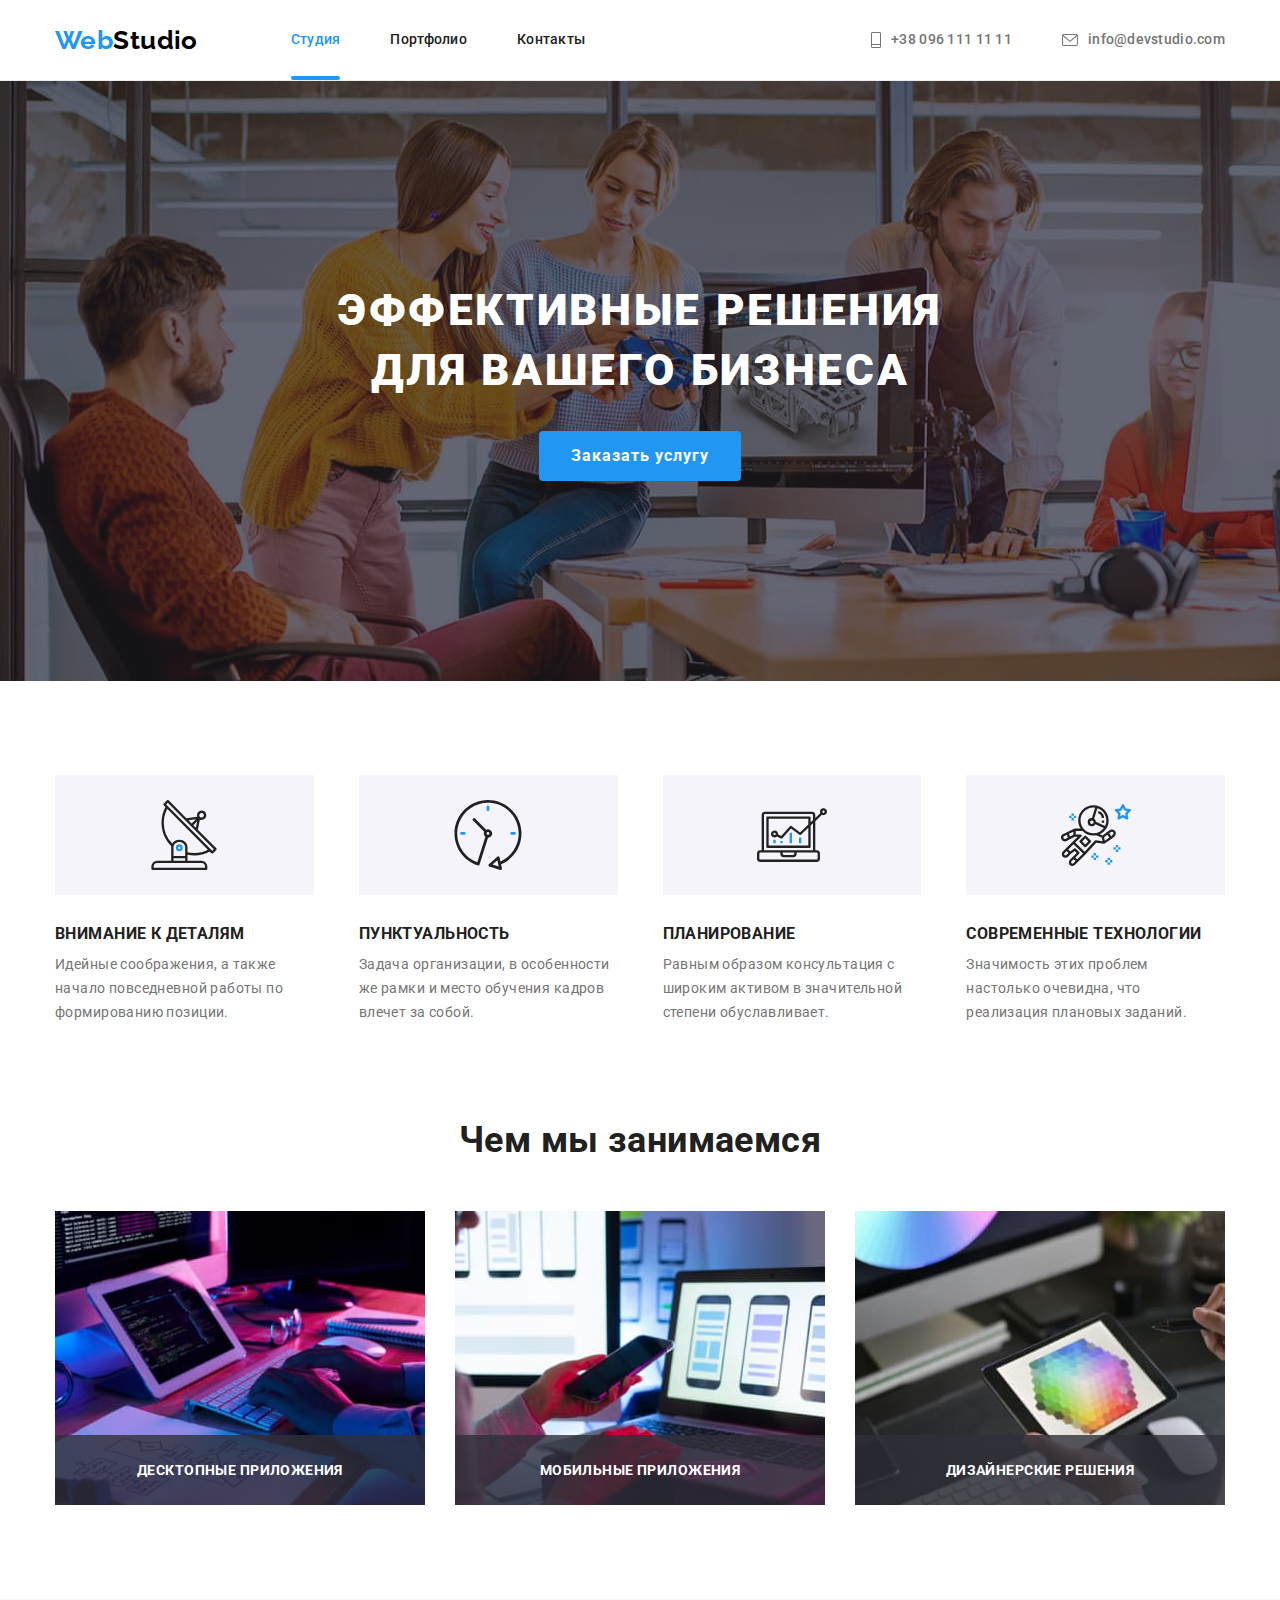
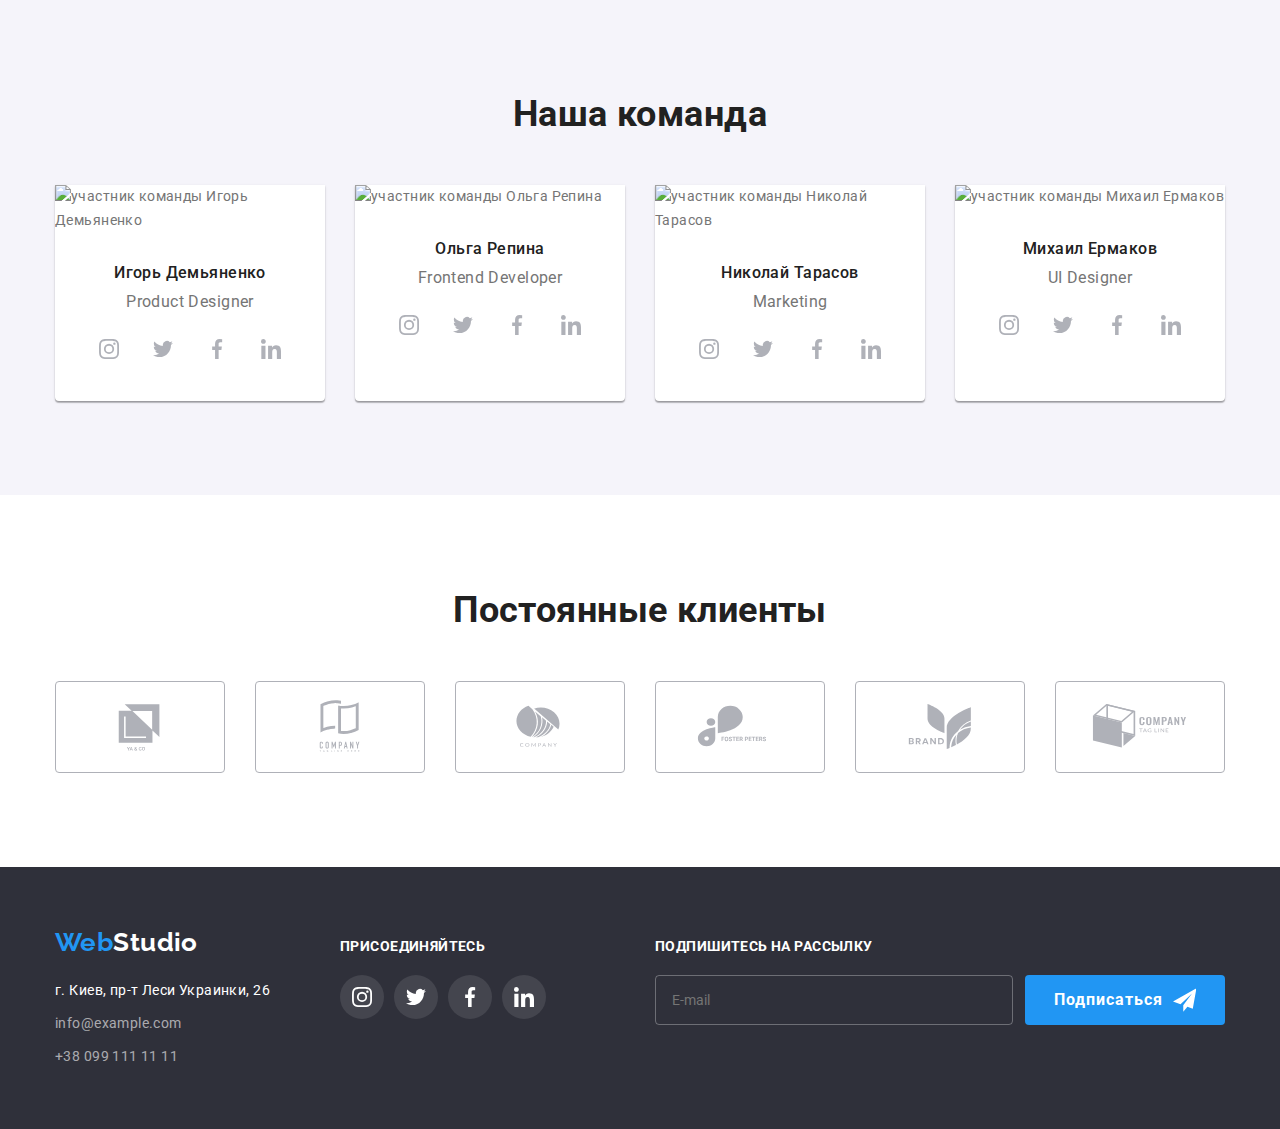
==== commit d56eceb4: "fixed mob-menu button" ====
--- a/index.html
+++ b/index.html
@@ -1,671 +1,575 @@
 <!DOCTYPE html>
 <html lang="ru">
-  <head>
-    <meta charset="UTF-8" />
-    <meta http-equiv="X-UA-Compatible" content="IE=edge" />
-    <meta name="viewport" content="width=device-width, initial-scale=1.0" />
-    <title>Document</title>
-    <link rel="preconnect" href="https://fonts.googleapis.com" />
-    <link rel="preconnect" href="https://fonts.gstatic.com" crossorigin />
-    <link
-      href="https://fonts.googleapis.com/css2?family=Raleway:wght@700&family=Roboto:wght@400;500;700;900&display=swap"
-      rel="stylesheet"
-    />
-    <link rel="stylesheet" href="./css/main.min.css" />
-  </head>
-  <body>
-    <!-------------- Header ------------------->
-    <header class="header">
-      <div class="container header__container">
-        <a class="logo" href="./index.html"
-          >Web<span class="logo__dark">Studio</span></a
-        >
-        <button
-          class="menu__button"
-          type="button"
-          aria-expanded="false"
-          aria-controls="menu"
-          data-menu-button
-        >
-          <svg
-            class="button__icon"
-            width="40"
-            height="40"
-            aria-label="Переключатель мобильного меню"
-          >
-            <use
-              class="button__open"
-              href="./img/sprite.svg#icon-menu_40px"
-            ></use>
-            <use
-              class="button__close"
-              href="./img/sprite.svg#icon-close_40px"
-            ></use>
+
+<head>
+  <meta charset="UTF-8" />
+  <meta http-equiv="X-UA-Compatible" content="IE=edge" />
+  <meta name="viewport" content="width=device-width, initial-scale=1.0" />
+  <title>Document</title>
+  <link rel="preconnect" href="https://fonts.googleapis.com" />
+  <link rel="preconnect" href="https://fonts.gstatic.com" crossorigin />
+  <link href="https://fonts.googleapis.com/css2?family=Raleway:wght@700&family=Roboto:wght@400;500;700;900&display=swap"
+    rel="stylesheet" />
+  <link rel="stylesheet" href="./css/main.min.css" />
+</head>
+
+<body>
+  <!-------------- Header ------------------->
+  <header class="header">
+    <div class="container header__container">
+      <a class="logo" href="./index.html">Web<span class="logo__dark">Studio</span></a>
+      <button class="menu__button" type="button" aria-expanded="false" aria-controls="mobile-menu">
+        <svg class="button__open js-open-menu" width="40" height="40" aria-label="Переключатель мобильного меню">
+          <use href="./img/sprite.svg#icon-menu_40px"></use>
+        </svg>
+      </button>
+      <div class="menu js-menu-container" id="mobile-menu">
+        <button class="menu__button" type="button" aria-expanded="false" aria-controls="mobile-menu">
+          <svg class="button__close js-close-menu" width="40" height="40" aria-label="Переключатель мобильного меню">
+            <use href="./img/sprite.svg#icon-close_40px"></use>
           </svg>
         </button>
-        <div class="menu" id="menu" data-menu>
-          <nav class="nav">
-            <ul class="nav__list">
-              <li class="nav__item">
-                <a class="nav__link nav__link--current" href="./index.html"
-                  >Студия</a
-                >
-              </li>
-              <li class="nav__item">
-                <a class="nav__link" href="./portfolio.html">Портфолио</a>
-              </li>
-              <li class="nav__item">
-                <a class="nav__link" href="">Контакты</a>
-              </li>
-            </ul>
-          </nav>
-          <ul class="contact header__contact">
-            <li class="contact__item">
-              <a
-                class="contact__link contact__link--tel"
-                href="tel:+380961111111"
-              >
-                <svg class="contact__icon" width="10px" height="16px">
-                  <use href="img/sprite.svg#icon-tel"></use>
-                </svg>
-                +38 096 111 11 11</a
-              >
+        <nav class="nav">
+          <ul class="nav__list">
+            <li class="nav__item">
+              <a class="nav__link nav__link--current" href="./index.html">Студия</a>
             </li>
-            <li class="contact__item">
-              <a
-                class="contact__link contact__link--post"
-                href="mailto:info@devstudio.com"
-              >
-                <svg class="contact__icon" width="16px" height="12px">
-                  <use href="img/sprite.svg#icon-post"></use>
-                </svg>
-                info@devstudio.com</a
-              >
+            <li class="nav__item">
+              <a class="nav__link" href="./portfolio.html">Портфолио</a>
+            </li>
+            <li class="nav__item">
+              <a class="nav__link" href="">Контакты</a>
             </li>
           </ul>
-          <ul class="menu-social">
-            <li class="menu-social__item">
-              <a href="" class="menu-social__link">Instagram</a>
+        </nav>
+        <ul class="contact header__contact">
+          <li class="contact__item">
+            <a class="contact__link contact__link--tel" href="tel:+380961111111">
+              <svg class="contact__icon" width="10px" height="16px">
+                <use href="img/sprite.svg#icon-tel"></use>
+              </svg>
+              +38 096 111 11 11</a>
+          </li>
+          <li class="contact__item">
+            <a class="contact__link contact__link--post" href="mailto:info@devstudio.com">
+              <svg class="contact__icon" width="16px" height="12px">
+                <use href="img/sprite.svg#icon-post"></use>
+              </svg>
+              info@devstudio.com</a>
+          </li>
+        </ul>
+        <ul class="menu-social">
+          <li class="menu-social__item">
+            <a href="" class="menu-social__link">Instagram</a>
+          </li>
+          <li class="menu-social__item">
+            <a href="" class="menu-social__link">Twitter</a>
+          </li>
+          <li class="menu-social__item">
+            <a href="" class="menu-social__link">Facebook</a>
+          </li>
+          <li class="menu-social__item">
+            <a href="" class="menu-social__link">LinkedIn</a>
+          </li>
+        </ul>
+      </div>
+    </div>
+  </header>
+  <main>
+    <!-- -------------------Hero---------------------- -->
+    <section class="hero">
+      <div class="container">
+        <h1 class="hero__title">Эффективные решения для вашего бизнеса</h1>
+        <button class="hero__button" type="button" data-modal-open>
+          Заказать услугу
+        </button>
+      </div>
+    </section>
+    <!-- -------------------Features-------------------- -->
+
+    <section class="section">
+      <div class="container">
+        <h2 class="section__title visually-hidden">Наши преимущества</h2>
+        <ul class="features">
+          <li class="features__item">
+            <div class="features__icon-box">
+              <svg class="features__icon" width="70" height="70">
+                <use href="./img/sprite.svg#icon-antenna"></use>
+              </svg>
+            </div>
+            <h3 class="features__title">Внимание к деталям</h3>
+            <p class="features__text">
+              Идейные соображения, а также начало повседневной работы по
+              формированию позиции.
+            </p>
+          </li>
+          <li class="features__item">
+            <div class="features__icon-box">
+              <svg class="features__icon" width="70" height="70">
+                <use href="./img/sprite.svg#icon-clock"></use>
+              </svg>
+            </div>
+            <h3 class="features__title">Пунктуальность</h3>
+            <p class="features__text">
+              Задача организации, в особенности же рамки и место обучения
+              кадров влечет за собой.
+            </p>
+          </li>
+          <li class="features__item">
+            <div class="features__icon-box">
+              <svg class="features__icon" width="70" height="70">
+                <use href="./img/sprite.svg#icon-diagram"></use>
+              </svg>
+            </div>
+            <h3 class="features__title">Планирование</h3>
+            <p class="features__text">
+              Равным образом консультация с широким активом в значительной
+              степени обуславливает.
+            </p>
+          </li>
+          <li class="features__item">
+            <div class="features__icon-box">
+              <svg class="features__icon" width="70" height="70">
+                <use href="./img/sprite.svg#icon-astronaut"></use>
+              </svg>
+            </div>
+            <h3 class="features__title">Современные технологии</h3>
+            <p class="features__text">
+              Значимость этих проблем настолько очевидна, что реализация
+              плановых заданий.
+            </p>
+          </li>
+        </ul>
+      </div>
+    </section>
+    <!-- -----------works--------------- -->
+    <section class="section section--no-padding-top">
+      <div class="container">
+        <h2 class="section__title">Чем мы занимаемся</h2>
+        <ul class="works">
+          <li class="works__item">
+            <picture>
+              <source srcset="./img/box1.jpg 1x, ./img/box1X2.jpg 2x" />
+              <img src="./img/box1.jpg" alt="Десктопные приложения" />
+            </picture>
+            <h3 class="works__title">Десктопные приложения</h3>
+          </li>
+          <li class="works__item">
+            <picture>
+              <source srcset="./img/box2.jpg 1x, ./img/box2X2.jpg 2x" />
+              <img src="./img/box3.jpg" alt="Мобильные приложения" />
+            </picture>
+            <h3 class="works__title">Мобильные приложения</h3>
+          </li>
+          <li class="works__item">
+            <picture>
+              <source srcset="./img/box3.jpg 1x, ./img/box3X2.jpg 2x" />
+              <img src="./img/box3.jpg" alt="Дизайнерские решения" />
+            </picture>
+
+            <h3 class="works__title">Дизайнерские решения</h3>
+          </li>
+        </ul>
+      </div>
+    </section>
+
+    <!-- ------------------Team----------------- -->
+    <section class="section section--bgc">
+      <div class="container">
+        <h2 class="section__title">Наша команда</h2>
+        <ul class="team">
+          <li class="team__item">
+            <picture>
+              <source srcset="./img/demianenko.jpg 1x, ./img/demianenko2.jpg 2x" media="(min-width: 1200px)" />
+              <source srcset="
+                    ./img/demianenko-tablet.jpg  1x,
+                    ./img/demianenko-tablet2.jpg 2x
+                  " media="(min-width: 768px)" />
+              <source srcset="
+                    ./img/demianenko-mobile.jpg  1x,
+                    ./img/demianenko-mobile2.jpg 2x
+                  " media="(min-width: 480px)" />
+              <img src="./img/demianenko-mobile.jpg" alt="участник команды Игорь Демьяненко" />
+            </picture>
+
+            <div class="team__description">
+              <h3 class="team__title">Игорь Демьяненко</h3>
+              <p class="team__text">
+                <span lang="en">Product Designer</span>
+              </p>
+              <ul class="social list">
+                <li class="social__item">
+                  <a href="" class="social__link">
+                    <svg class="social__icon" width="20" height="20">
+                      <use href="./img/sprite.svg#icon-instagram"></use>
+                    </svg>
+                  </a>
+                </li>
+                <li class="social__item">
+                  <a href="" class="social__link">
+                    <svg class="social__icon" width="20" height="20">
+                      <use href="./img/sprite.svg#icon-twitter"></use>
+                    </svg>
+                  </a>
+                </li>
+                <li class="social__item">
+                  <a href="" class="social__link">
+                    <svg class="social__icon" width="20" height="20">
+                      <use href="./img/sprite.svg#icon-facebook"></use>
+                    </svg>
+                  </a>
+                </li>
+                <li class="social__item">
+                  <a href="" class="social__link">
+                    <svg class="social__icon" width="20" height="20">
+                      <use href="./img/sprite.svg#icon-linkedin"></use>
+                    </svg>
+                  </a>
+                </li>
+              </ul>
+            </div>
+          </li>
+          <li class="team__item">
+            <picture>
+              <source srcset="./img/repina.jpg 1x, ./img/repina2.jpg 2x" media="(min-width: 1200px)" />
+              <source srcset="
+                    ./img/repina-tablet.jpg  1x,
+                    ./img/repina-tablet2.jpg 2x
+                  " media="(min-width: 768px)" />
+              <source srcset="
+                    ./img/repina-mobile.jpg  1x,
+                    ./img/repina-mobile2.jpg 2x
+                  " media="(min-width: 480px)" />
+              <img src="./img/repina-mobile.jpg" alt="участник команды Ольга Репина" />
+            </picture>
+            <div class="team__description">
+              <h3 class="team__title">Ольга Репина</h3>
+              <p class="team__text">
+                <span lang="en">Frontend Developer</span>
+              </p>
+              <ul class="social list">
+                <li class="social__item">
+                  <a href="" class="social__link">
+                    <svg class="social__icon" width="20" height="20">
+                      <use href="./img/sprite.svg#icon-instagram"></use>
+                    </svg>
+                  </a>
+                </li>
+                <li class="social__item">
+                  <a href="" class="social__link">
+                    <svg class="social__icon" width="20" height="20">
+                      <use href="./img/sprite.svg#icon-twitter"></use>
+                    </svg>
+                  </a>
+                </li>
+                <li class="social__item">
+                  <a href="" class="social__link">
+                    <svg class="social__icon" width="20" height="20">
+                      <use href="./img/sprite.svg#icon-facebook"></use>
+                    </svg>
+                  </a>
+                </li>
+                <li class="social__item">
+                  <a href="" class="social__link">
+                    <svg class="social__icon" width="20" height="20">
+                      <use href="./img/sprite.svg#icon-linkedin"></use>
+                    </svg>
+                  </a>
+                </li>
+              </ul>
+            </div>
+          </li>
+          <li class="team__item">
+            <picture>
+              <source srcset="./img/tarasov.jpg 1x, ./img/tarasov2.jpg 2x" media="(min-width: 1200px)" />
+              <source srcset="
+                    ./img/tarasov-tablet.jpg  1x,
+                    ./img/tarasov-tablet2.jpg 2x
+                  " media="(min-width: 768px)" />
+              <source srcset="
+                    ./img/tarasov-mobile.jpg  1x,
+                    ./img/tarasov-mobile2.jpg 2x
+                  " media="(min-width: 480px)" />
+              <img src="./img/tarasov-mobile.jpg" alt="участник команды Николай Тарасов" />
+            </picture>
+            <div class="team__description">
+              <h3 class="team__title">Николай Тарасов</h3>
+              <p class="team__text"><span lang="en">Marketing</span></p>
+              <ul class="social list">
+                <li class="social__item">
+                  <a href="" class="social__link">
+                    <svg class="social__icon" width="20" height="20">
+                      <use href="./img/sprite.svg#icon-instagram"></use>
+                    </svg>
+                  </a>
+                </li>
+                <li class="social__item">
+                  <a href="" class="social__link">
+                    <svg class="social__icon" width="20" height="20">
+                      <use href="./img/sprite.svg#icon-twitter"></use>
+                    </svg>
+                  </a>
+                </li>
+                <li class="social__item">
+                  <a href="" class="social__link">
+                    <svg class="social__icon" width="20" height="20">
+                      <use href="./img/sprite.svg#icon-facebook"></use>
+                    </svg>
+                  </a>
+                </li>
+                <li class="social__item">
+                  <a href="" class="social__link">
+                    <svg class="social__icon" width="20" height="20">
+                      <use href="./img/sprite.svg#icon-linkedin"></use>
+                    </svg>
+                  </a>
+                </li>
+              </ul>
+            </div>
+          </li>
+          <li class="team__item">
+            <picture>
+              <source srcset="./img/ermakov.jpg 1x, ./img/ermakov2.jpg 2x" media="(min-width: 1200px)" />
+              <source srcset="
+                    ./img/ermakov-tablet.jpg  1x,
+                    ./img/ermakov-tablet2.jpg 2x
+                  " media="(min-width: 768px)" />
+              <source srcset="
+                    ./img/ermakov-mobile.jpg  1x,
+                    ./img/ermakov-mobile2.jpg 2x
+                  " media="(min-width: 480px)" />
+              <img src="./img/ermakov-mobile.jpg" alt="участник команды Михаил Ермаков" />
+            </picture>
+            <div class="team__description">
+              <h3 class="team__title">Михаил Ермаков</h3>
+              <p class="team__text"><span lang="en">UI Designer</span></p>
+              <ul class="social list">
+                <li class="social__item">
+                  <a href="" class="social__link">
+                    <svg class="social__icon" width="20" height="20">
+                      <use href="./img/sprite.svg#icon-instagram"></use>
+                    </svg>
+                  </a>
+                </li>
+                <li class="social__item">
+                  <a href="" class="social__link">
+                    <svg class="social__icon" width="20" height="20">
+                      <use href="./img/sprite.svg#icon-twitter"></use>
+                    </svg>
+                  </a>
+                </li>
+                <li class="social__item">
+                  <a href="" class="social__link">
+                    <svg class="social__icon" width="20" height="20">
+                      <use href="./img/sprite.svg#icon-facebook"></use>
+                    </svg>
+                  </a>
+                </li>
+                <li class="social__item">
+                  <a href="" class="social__link">
+                    <svg class="social__icon" width="20" height="20">
+                      <use href="./img/sprite.svg#icon-linkedin"></use>
+                    </svg>
+                  </a>
+                </li>
+              </ul>
+            </div>
+          </li>
+        </ul>
+      </div>
+    </section>
+    <!-- clients -->
+    <section class="section">
+      <div class="container">
+        <h2 class="section__title">Постоянные клиенты</h2>
+        <ul class="clients">
+          <li class="clients__item">
+            <a class="clients__link" href="">
+              <svg class="clients__icon" height="60" width="106">
+                <use href="./img/sprite.svg#icon-client1"></use>
+              </svg>
+            </a>
+          </li>
+          <li class="clients__item">
+            <a class="clients__link" href="">
+              <svg class="clients__icon" height="60" width="106">
+                <use href="./img/sprite.svg#icon-client2"></use>
+              </svg>
+            </a>
+          </li>
+          <li class="clients__item">
+            <a href="" class="clients__link">
+              <svg class="clients__icon" height="60" width="106">
+                <use href="./img/sprite.svg#icon-client3"></use>
+              </svg>
+            </a>
+          </li>
+          <li class="clients__item">
+            <a class="clients__link" href="">
+              <svg class="clients__icon" height="60" width="106">
+                <use href="./img/sprite.svg#icon-client4"></use>
+              </svg>
+            </a>
+          </li>
+          <li class="clients__item">
+            <a class="clients__link" href="">
+              <svg class="clients__icon" height="60" width="106">
+                <use href="./img/sprite.svg#icon-client5"></use>
+              </svg>
+            </a>
+          </li>
+          <li class="clients__item">
+            <a class="clients__link" href="">
+              <svg class="clients__icon" height="60" width="106">
+                <use href="./img/sprite.svg#icon-client6"></use>
+              </svg>
+            </a>
+          </li>
+        </ul>
+      </div>
+    </section>
+  </main>
+
+  <!-- footer -->
+
+  <footer class="footer">
+    <div class="container footer__container">
+      <div class="footer__address">
+        <a class="logo" href="./index.html">Web<span class="logo__light">Studio</span></a>
+        <address>
+          <ul class="address">
+            <li class="address__item">
+              <a class="address__link address__link--ofice"
+                href="https://www.google.com/maps/d/viewer?msa=0&mid=10uSM3H-mIU3GznYo2szRIEphczw&ll=50.42732700000001%2C30.538092&z=17"
+                target="_blank" rel="noreferrer noopener">г. Киев, пр-т Леси Украинки, 26
+              </a>
             </li>
-            <li class="menu-social__item">
-              <a href="" class="menu-social__link">Twitter</a>
+            <li class="address__item">
+              <a class="address__link" href="mailto:info@example.com">info@example.com</a>
             </li>
-            <li class="menu-social__item">
-              <a href="" class="menu-social__link">Facebook</a>
-            </li>
-            <li class="menu-social__item">
-              <a href="" class="menu-social__link">LinkedIn</a>
+            <li class="address__item">
+              <a class="address__link" href="tel:+380991111111">+38 099 111 11 11</a>
             </li>
           </ul>
-        </div>
-      </div>
-    </header>
-    <main>
-      <!-- -------------------Hero---------------------- -->
-      <section class="hero">
-        <div class="container">
-          <h1 class="hero__title">Эффективные решения для вашего бизнеса</h1>
-          <button class="hero__button" type="button" data-modal-open>
-            Заказать услугу
+        </address>
+      </div>
+      <div class="follow">
+        <b class="follow__title">присоединяйтесь</b>
+        <ul class="social">
+          <li class="social__item">
+            <a class="social__link social__link--footer" href="">
+              <svg class="social__icon" width="20" height="20">
+                <use href="./img/sprite.svg#icon-instagram"></use>
+              </svg>
+            </a>
+          </li>
+          <li class="social__item">
+            <a class="social__link social__link--footer" href="">
+              <svg class="social__icon" width="20" height="20">
+                <use href="./img/sprite.svg#icon-twitter"></use>
+              </svg>
+            </a>
+          </li>
+          <li class="social__item">
+            <a class="social__link social__link--footer" href="">
+              <svg class="follow__icon" width="20" height="20">
+                <use href="./img/sprite.svg#icon-facebook"></use>
+              </svg>
+            </a>
+          </li>
+          <li class="social__item">
+            <a class="social__link social__link--footer" href="">
+              <svg class="socialicon" width="20" height="20">
+                <use href="./img/sprite.svg#icon-linkedin"></use>
+              </svg>
+            </a>
+          </li>
+        </ul>
+      </div>
+      <div class="mailing">
+        <b class="mailing__title">Подпишитесь на рассылку</b>
+        <form class="mailing__form">
+          <label>
+            <input class="mailing__input" type="email" name="email" placeholder="E-mail" />
+          </label>
+          <button class="mailing__button" type="submit">
+            Подписаться
+            <svg class="mailing-button-icon" width="24" height="24">
+              <use href="img/sprite.svg#icon-send"></use>
+            </svg>
           </button>
-        </div>
-      </section>
-      <!-- -------------------Features-------------------- -->
-
-      <section class="section">
-        <div class="container">
-          <h2 class="section__title visually-hidden">Наши преимущества</h2>
-          <ul class="features">
-            <li class="features__item">
-              <div class="features__icon-box">
-                <svg class="features__icon" width="70" height="70">
-                  <use href="./img/sprite.svg#icon-antenna"></use>
-                </svg>
-              </div>
-              <h3 class="features__title">Внимание к деталям</h3>
-              <p class="features__text">
-                Идейные соображения, а также начало повседневной работы по
-                формированию позиции.
-              </p>
-            </li>
-            <li class="features__item">
-              <div class="features__icon-box">
-                <svg class="features__icon" width="70" height="70">
-                  <use href="./img/sprite.svg#icon-clock"></use>
-                </svg>
-              </div>
-              <h3 class="features__title">Пунктуальность</h3>
-              <p class="features__text">
-                Задача организации, в особенности же рамки и место обучения
-                кадров влечет за собой.
-              </p>
-            </li>
-            <li class="features__item">
-              <div class="features__icon-box">
-                <svg class="features__icon" width="70" height="70">
-                  <use href="./img/sprite.svg#icon-diagram"></use>
-                </svg>
-              </div>
-              <h3 class="features__title">Планирование</h3>
-              <p class="features__text">
-                Равным образом консультация с широким активом в значительной
-                степени обуславливает.
-              </p>
-            </li>
-            <li class="features__item">
-              <div class="features__icon-box">
-                <svg class="features__icon" width="70" height="70">
-                  <use href="./img/sprite.svg#icon-astronaut"></use>
-                </svg>
-              </div>
-              <h3 class="features__title">Современные технологии</h3>
-              <p class="features__text">
-                Значимость этих проблем настолько очевидна, что реализация
-                плановых заданий.
-              </p>
-            </li>
-          </ul>
-        </div>
-      </section>
-      <!-- -----------works--------------- -->
-      <section class="section section--no-padding-top">
-        <div class="container">
-          <h2 class="section__title">Чем мы занимаемся</h2>
-          <ul class="works">
-            <li class="works__item">
-                <picture>
-                  <source srcset="./img/box1.jpg 1x, ./img/box1X2.jpg 2x" />
-                  <img src="./img/box1.jpg" alt="Десктопные приложения" />
-                </picture>
-              <h3 class="works__title">Десктопные приложения</h3>
-            </li>
-            <li class="works__item">
-                <picture>
-                  <source srcset="./img/box2.jpg 1x, ./img/box2X2.jpg 2x" />
-                  <img src="./img/box3.jpg" alt="Мобильные приложения" />
-                </picture>
-              <h3 class="works__title">Мобильные приложения</h3>
-            </li>
-            <li class="works__item">
-              <picture>
-                <source srcset="./img/box3.jpg 1x, ./img/box3X2.jpg 2x" />
-                <img src="./img/box3.jpg" alt="Дизайнерские решения" />
-              </picture>
-
-              <h3 class="works__title">Дизайнерские решения</h3>
-            </li>
-          </ul>
-        </div>
-      </section>
-
-      <!-- ------------------Team----------------- -->
-      <section class="section section--bgc">
-        <div class="container">
-          <h2 class="section__title">Наша команда</h2>
-          <ul class="team">
-            <li class="team__item">
-              <picture>
-                <source
-                  srcset="./img/demianenko.jpg 1x, ./img/demianenko2.jpg 2x"
-                  media="(min-width: 1200px)"
-                />
-                <source
-                  srcset="
-                    ./img/demianenko-tablet.jpg  1x,
-                    ./img/demianenko-tablet2.jpg 2x
-                  "
-                  media="(min-width: 768px)"
-                />
-                <source
-                  srcset="
-                    ./img/demianenko-mobile.jpg  1x,
-                    ./img/demianenko-mobile2.jpg 2x
-                  "
-                  media="(min-width: 480px)"
-                />
-                <img
-                  src="./img/demianenko-mobile.jpg"
-                  alt="участник команды Игорь Демьяненко"
-                />
-              </picture>
-
-              <div class="team__description">
-                <h3 class="team__title">Игорь Демьяненко</h3>
-                <p class="team__text">
-                  <span lang="en">Product Designer</span>
-                </p>
-                <ul class="social list">
-                  <li class="social__item">
-                    <a href="" class="social__link">
-                      <svg class="social__icon" width="20" height="20">
-                        <use href="./img/sprite.svg#icon-instagram"></use>
-                      </svg>
-                    </a>
-                  </li>
-                  <li class="social__item">
-                    <a href="" class="social__link">
-                      <svg class="social__icon" width="20" height="20">
-                        <use href="./img/sprite.svg#icon-twitter"></use>
-                      </svg>
-                    </a>
-                  </li>
-                  <li class="social__item">
-                    <a href="" class="social__link">
-                      <svg class="social__icon" width="20" height="20">
-                        <use href="./img/sprite.svg#icon-facebook"></use>
-                      </svg>
-                    </a>
-                  </li>
-                  <li class="social__item">
-                    <a href="" class="social__link">
-                      <svg class="social__icon" width="20" height="20">
-                        <use href="./img/sprite.svg#icon-linkedin"></use>
-                      </svg>
-                    </a>
-                  </li>
-                </ul>
-              </div>
-            </li>
-            <li class="team__item">
-              <picture>
-                <source
-                  srcset="./img/repina.jpg 1x, ./img/repina2.jpg 2x"
-                  media="(min-width: 1200px)"
-                />
-                <source
-                  srcset="
-                    ./img/repina-tablet.jpg  1x,
-                    ./img/repina-tablet2.jpg 2x
-                  "
-                  media="(min-width: 768px)"
-                />
-                <source
-                  srcset="
-                    ./img/repina-mobile.jpg  1x,
-                    ./img/repina-mobile2.jpg 2x
-                  "
-                  media="(min-width: 480px)"
-                />
-                <img
-                  src="./img/repina-mobile.jpg"
-                  alt="участник команды Ольга Репина"
-                />
-              </picture>
-              <div class="team__description">
-                <h3 class="team__title">Ольга Репина</h3>
-                <p class="team__text">
-                  <span lang="en">Frontend Developer</span>
-                </p>
-                <ul class="social list">
-                  <li class="social__item">
-                    <a href="" class="social__link">
-                      <svg class="social__icon" width="20" height="20">
-                        <use href="./img/sprite.svg#icon-instagram"></use>
-                      </svg>
-                    </a>
-                  </li>
-                  <li class="social__item">
-                    <a href="" class="social__link">
-                      <svg class="social__icon" width="20" height="20">
-                        <use href="./img/sprite.svg#icon-twitter"></use>
-                      </svg>
-                    </a>
-                  </li>
-                  <li class="social__item">
-                    <a href="" class="social__link">
-                      <svg class="social__icon" width="20" height="20">
-                        <use href="./img/sprite.svg#icon-facebook"></use>
-                      </svg>
-                    </a>
-                  </li>
-                  <li class="social__item">
-                    <a href="" class="social__link">
-                      <svg class="social__icon" width="20" height="20">
-                        <use href="./img/sprite.svg#icon-linkedin"></use>
-                      </svg>
-                    </a>
-                  </li>
-                </ul>
-              </div>
-            </li>
-            <li class="team__item">
-              <picture>
-                <source
-                  srcset="./img/tarasov.jpg 1x, ./img/tarasov2.jpg 2x"
-                  media="(min-width: 1200px)"
-                />
-                <source
-                  srcset="
-                    ./img/tarasov-tablet.jpg  1x,
-                    ./img/tarasov-tablet2.jpg 2x
-                  "
-                  media="(min-width: 768px)"
-                />
-                <source
-                  srcset="
-                    ./img/tarasov-mobile.jpg  1x,
-                    ./img/tarasov-mobile2.jpg 2x
-                  "
-                  media="(min-width: 480px)"
-                />
-                <img
-                  src="./img/tapasov-mobile.jpg"
-                  alt="участник команды Николай Тарасов"
-                />
-              </picture>
-              <div class="team__description">
-                <h3 class="team__title">Николай Тарасов</h3>
-                <p class="team__text"><span lang="en">Marketing</span></p>
-                <ul class="social list">
-                  <li class="social__item">
-                    <a href="" class="social__link">
-                      <svg class="social__icon" width="20" height="20">
-                        <use href="./img/sprite.svg#icon-instagram"></use>
-                      </svg>
-                    </a>
-                  </li>
-                  <li class="social__item">
-                    <a href="" class="social__link">
-                      <svg class="social__icon" width="20" height="20">
-                        <use href="./img/sprite.svg#icon-twitter"></use>
-                      </svg>
-                    </a>
-                  </li>
-                  <li class="social__item">
-                    <a href="" class="social__link">
-                      <svg class="social__icon" width="20" height="20">
-                        <use href="./img/sprite.svg#icon-facebook"></use>
-                      </svg>
-                    </a>
-                  </li>
-                  <li class="social__item">
-                    <a href="" class="social__link">
-                      <svg class="social__icon" width="20" height="20">
-                        <use href="./img/sprite.svg#icon-linkedin"></use>
-                      </svg>
-                    </a>
-                  </li>
-                </ul>
-              </div>
-            </li>
-            <li class="team__item">
-              <picture>
-                <source
-                  srcset="./img/ermakov.jpg 1x, ./img/ermakov2.jpg 2x"
-                  media="(min-width: 1200px)"
-                />
-                <source
-                  srcset="
-                    ./img/ermakov-tablet.jpg  1x,
-                    ./img/ermakov-tablet2.jpg 2x
-                  "
-                  media="(min-width: 768px)"
-                />
-                <source
-                  srcset="
-                    ./img/ermakov-mobile.jpg  1x,
-                    ./img/ermakov-mobile2.jpg 2x
-                  "
-                  media="(min-width: 480px)"
-                />
-                <img
-                  src="./img/ermakov-mobile.jpg"
-                  alt="участник команды Михаил Ермаков"
-                />
-              </picture>
-              <div class="team__description">
-                <h3 class="team__title">Михаил Ермаков</h3>
-                <p class="team__text"><span lang="en">UI Designer</span></p>
-                <ul class="social list">
-                  <li class="social__item">
-                    <a href="" class="social__link">
-                      <svg class="social__icon" width="20" height="20">
-                        <use href="./img/sprite.svg#icon-instagram"></use>
-                      </svg>
-                    </a>
-                  </li>
-                  <li class="social__item">
-                    <a href="" class="social__link">
-                      <svg class="social__icon" width="20" height="20">
-                        <use href="./img/sprite.svg#icon-twitter"></use>
-                      </svg>
-                    </a>
-                  </li>
-                  <li class="social__item">
-                    <a href="" class="social__link">
-                      <svg class="social__icon" width="20" height="20">
-                        <use href="./img/sprite.svg#icon-facebook"></use>
-                      </svg>
-                    </a>
-                  </li>
-                  <li class="social__item">
-                    <a href="" class="social__link">
-                      <svg class="social__icon" width="20" height="20">
-                        <use href="./img/sprite.svg#icon-linkedin"></use>
-                      </svg>
-                    </a>
-                  </li>
-                </ul>
-              </div>
-            </li>
-          </ul>
-        </div>
-      </section>
-      <!-- clients -->
-      <section class="section">
-        <div class="container">
-          <h2 class="section__title">Постоянные клиенты</h2>
-          <ul class="clients">
-            <li class="clients__item">
-              <a class="clients__link" href="">
-                <svg class="clients__icon" height="60" width="106">
-                  <use href="./img/sprite.svg#icon-client1"></use>
-                </svg>
-              </a>
-            </li>
-            <li class="clients__item">
-              <a class="clients__link" href="">
-                <svg class="clients__icon" height="60" width="106">
-                  <use href="./img/sprite.svg#icon-client2"></use>
-                </svg>
-              </a>
-            </li>
-            <li class="clients__item">
-              <a href="" class="clients__link">
-                <svg class="clients__icon" height="60" width="106">
-                  <use href="./img/sprite.svg#icon-client3"></use>
-                </svg>
-              </a>
-            </li>
-            <li class="clients__item">
-              <a class="clients__link" href="">
-                <svg class="clients__icon" height="60" width="106">
-                  <use href="./img/sprite.svg#icon-client4"></use>
-                </svg>
-              </a>
-            </li>
-            <li class="clients__item">
-              <a class="clients__link" href="">
-                <svg class="clients__icon" height="60" width="106">
-                  <use href="./img/sprite.svg#icon-client5"></use>
-                </svg>
-              </a>
-            </li>
-            <li class="clients__item">
-              <a class="clients__link" href="">
-                <svg class="clients__icon" height="60" width="106">
-                  <use href="./img/sprite.svg#icon-client6"></use>
-                </svg>
-              </a>
-            </li>
-          </ul>
-        </div>
-      </section>
-    </main>
-
-    <!-- footer -->
-
-    <footer class="footer">
-      <div class="container footer__container">
-        <div class="footer__grup">
-          <div class="footer__address">
-            <a class="logo" href="./index.html"
-              >Web<span class="logo__light">Studio</span></a
-            >
-            <address>
-              <ul class="address">
-                <li class="address__item">
-                  <a
-                    class="address__link address__link--ofice"
-                    href="https://www.google.com/maps/d/viewer?msa=0&mid=10uSM3H-mIU3GznYo2szRIEphczw&ll=50.42732700000001%2C30.538092&z=17"
-                    target="_blank"
-                    rel="noreferrer noopener"
-                    >г. Киев, пр-т Леси Украинки, 26
-                  </a>
-                </li>
-                <li class="address__item">
-                  <a class="address__link" href="mailto:info@example.com"
-                    >info@example.com</a
-                  >
-                </li>
-                <li class="address__item">
-                  <a class="address__link" href="tel:+380991111111"
-                    >+38 099 111 11 11</a
-                  >
-                </li>
-              </ul>
-            </address>
-          </div>
-          <div class="follow">
-            <b class="follow__title">присоединяйтесь</b>
-            <ul class="social">
-              <li class="social__item">
-                <a class="social__link social__link--footer" href="">
-                  <svg class="social__icon" width="20" height="20">
-                    <use href="./img/sprite.svg#icon-instagram"></use>
-                  </svg>
-                </a>
-              </li>
-              <li class="social__item">
-                <a class="social__link social__link--footer" href="">
-                  <svg class="social__icon" width="20" height="20">
-                    <use href="./img/sprite.svg#icon-twitter"></use>
-                  </svg>
-                </a>
-              </li>
-              <li class="social__item">
-                <a class="social__link social__link--footer" href="">
-                  <svg class="follow__icon" width="20" height="20">
-                    <use href="./img/sprite.svg#icon-facebook"></use>
-                  </svg>
-                </a>
-              </li>
-              <li class="social__item">
-                <a class="social__link social__link--footer" href="">
-                  <svg class="socialicon" width="20" height="20">
-                    <use href="./img/sprite.svg#icon-linkedin"></use>
-                  </svg>
-                </a>
-              </li>
-            </ul>
-          </div>
-        </div>
-        <div class="mailing">
-          <b class="mailing__title">Подпишитесь на рассылку</b>
-          <form class="mailing__form">
-            <label>
-              <input
-                class="mailing__input"
-                type="email"
-                name="email"
-                placeholder="E-mail"
-              />
-            </label>
-            <button class="mailing__button" type="submit">
-              Подписаться
-              <svg class="mailing-button-icon" width="24" height="24">
-                <use href="img/sprite.svg#icon-send"></use>
-              </svg>
-            </button>
-          </form>
-        </div>
-      </div>
-    </footer>
-
-    <!-- modal -->
-    <div class="backdrop is-hidden" data-modal>
-      <div class="modal">
-        <button class="button__modal" type="button" data-modal-close>
-          <svg width="18" height="18">
-            <use href="./img/sprite.svg#icon-close"></use>
+        </form>
+      </div>
+    </div>
+  </footer>
+
+  <!-- modal -->
+  <div class="backdrop is-hidden" data-modal>
+    <div class="modal">
+      <button class="button__modal" type="button" data-modal-close>
+        <svg class="button__icon" width="18" height="18">
+          <use href="./img/sprite.svg#icon-close"></use>
+        </svg>
+      </button>
+
+      <form class="form">
+        <b class="form__title">Оставьте свои данные, мы вам перезвоним</b>
+        <label class="form__field">
+          <span class="form__label">Имя</span>
+          <input class="form__input" type="text" name="name" />
+
+          <svg class="form__icon" width="12" height="12">
+            <use href="img/sprite.svg#icon-person"></use>
           </svg>
-        </button>
-
-        <form class="form">
-          <b class="form__title">Оставьте свои данные, мы вам перезвоним</b>
-          <label class="form__field">
-            <span class="form__label">Имя</span>
-            <input class="form__input" type="text" name="name" />
-
-            <svg class="form__icon" width="12" height="12">
-              <use href="img/sprite.svg#icon-person"></use>
-            </svg>
-          </label>
-          <label class="form__field"
-            ><span class="form__label">Телефон</span>
-            <input class="form__input" type="tel" name="tel" />
-
-            <svg class="form__icon" width="13" height="13">
-              <use href="img/sprite.svg#icon-phone"></use>
-            </svg>
-          </label>
-          <label class="form__field"
-            ><span class="form__label">Почта</span>
-            <input class="form__input" type="email" name="email" />
-
-            <svg class="form__icon" width="15" height="12">
-              <use href="img/sprite.svg#icon-email"></use>
-            </svg>
-          </label>
-          <label class="comment">
-            <span class="commrnt__title">Комментарий</span>
-            <textarea
-              class="comment__input"
-              name="comment"
-              rows="10"
-              placeholder="Введите текст"
-            ></textarea>
-          </label>
-          <label class="checkbox">
-            <input class="checkbox__input" type="checkbox" name="agreement" />
-
-            <svg class="checkbox__icon" width="16" height="15">
-              <use href="./img/sprite.svg#icon-check"></use>
-            </svg>
-
-            <span>Соглашаюсь с рассылкой и принимаю</span>
-
-            <a class="form__link" href=""> Условия договора</a>
-          </label>
-          <button class="form__button" type="submit">Отправить</button>
-        </form>
-      </div>
+        </label>
+        <label class="form__field"><span class="form__label">Телефон</span>
+          <input class="form__input" type="tel" name="tel" />
+
+          <svg class="form__icon" width="13" height="13">
+            <use href="img/sprite.svg#icon-phone"></use>
+          </svg>
+        </label>
+        <label class="form__field"><span class="form__label">Почта</span>
+          <input class="form__input" type="email" name="email" />
+
+          <svg class="form__icon" width="15" height="12">
+            <use href="img/sprite.svg#icon-email"></use>
+          </svg>
+        </label>
+        <label class="comment">
+          <span class="commrnt__title">Комментарий</span>
+          <textarea class="comment__input" name="comment" rows="10" placeholder="Введите текст"></textarea>
+        </label>
+        <label class="checkbox">
+          <input class="checkbox__input" type="checkbox" name="agreement" />
+
+          <svg class="checkbox__icon" width="16" height="15">
+            <use href="./img/sprite.svg#icon-check"></use>
+          </svg>
+
+          <span>Соглашаюсь с рассылкой и принимаю
+            <a class="form__link" href="">Условия договора</a></span>
+        </label>
+        <button class="form__button" type="submit">Отправить</button>
+      </form>
     </div>
-    <script src="./js/modal.js"></script>
-    <script src="./js/mobile-menu.js"></script>
-
-    <script>
-      (() => {
-        document.querySelector(".form").addEventListener("submit", (e) => {
-          e.preventDefault();
-
-          new FormData(e.currentTarget).forEach((value, name) =>
-            console.log(`${name}: ${value}`)
-          );
-
-          e.currentTarget.reset();
-        });
-      })();
-    </script>
-  </body>
-</html>
+  </div>
+  <script src="./js/modal.js"></script>
+  <script src="./js/mobile-menu.js"></script>
+
+  <script>
+    (() => {
+      document.querySelector(".form").addEventListener("submit", (e) => {
+        e.preventDefault();
+
+        new FormData(e.currentTarget).forEach((value, name) =>
+          console.log(`${name}: ${value}`)
+        );
+
+        e.currentTarget.reset();
+      });
+    })();
+  </script>
+</body>
+
+</html>--- a/css/main.min.css
+++ b/css/main.min.css
@@ -1,7 +1,7 @@
-/*! modern-normalize v1.1.0 | MIT License | https://github.com/sindresorhus/modern-normalize */*,::before,::after{-webkit-box-sizing:border-box;box-sizing:border-box}html{line-height:1.15;-webkit-text-size-adjust:100%;-moz-tab-size:4;-o-tab-size:4;tab-size:4}body{margin:0;font-family:system-ui,-apple-system,"Segoe UI",Roboto,Helvetica,Arial,sans-serif,"Apple Color Emoji","Segoe UI Emoji"}hr{height:0;color:inherit}abbr[title]{-webkit-text-decoration:underline dotted;text-decoration:underline dotted}b,strong{font-weight:bolder}code,kbd,samp,pre{font-family:ui-monospace,+/*! modern-normalize v1.1.0 | MIT License | https://github.com/sindresorhus/modern-normalize */*,::before,::after{box-sizing:border-box}html{line-height:1.15;-webkit-text-size-adjust:100%;-moz-tab-size:4;tab-size:4}body{margin:0;font-family:system-ui,-apple-system,"Segoe UI",Roboto,Helvetica,Arial,sans-serif,"Apple Color Emoji","Segoe UI Emoji"}hr{height:0;color:inherit}abbr[title]{text-decoration:underline dotted}b,strong{font-weight:bolder}code,kbd,samp,pre{font-family:ui-monospace,  SFMono-Regular,  Consolas,  'Liberation Mono',  Menlo,- monospace;font-size:1em}small{font-size:80%}sub,sup{font-size:75%;line-height:0;position:relative;vertical-align:baseline}sub{bottom:-0.25em}sup{top:-0.5em}table{text-indent:0;border-color:inherit}button,input,optgroup,select,textarea{font-family:inherit;font-size:100%;line-height:1.15;margin:0}button,select{text-transform:none}button,[type='button'],[type='reset'],[type='submit']{-webkit-appearance:button}::-moz-focus-inner{border-style:none;padding:0}:-moz-focusring{outline:1px dotted ButtonText}:-moz-ui-invalid{box-shadow:none}legend{padding:0}progress{vertical-align:baseline}::-webkit-inner-spin-button,::-webkit-outer-spin-button{height:auto}[type='search']{-webkit-appearance:textfield;outline-offset:-2px}::-webkit-search-decoration{-webkit-appearance:none}::-webkit-file-upload-button{-webkit-appearance:button;font:inherit}summary{display:list-item}.visually-hidden{position:absolute;white-space:nowrap;width:1px;height:1px;overflow:hidden;border:0;padding:0;clip:rect(0);-webkit-clip-path:inset(50%);clip-path:inset(50%);margin:-1px}body{color:#757575;font-family:Roboto, sans-serif;font-size:14px;line-height:1.71;letter-spacing:0.03em}h1,h2,h3,ul,p{margin:0px;padding:0px}ul{list-style:none}a{text-decoration:none}img{display:block;max-width:100%;height:auto}.container{padding-left:15px;padding-right:15px;margin-left:auto;margin-right:auto}@media screen and (min-width: 480px){.container{width:480px}}@media screen and (min-width: 768px){.container{width:768px}}@media screen and (min-width: 1200px){.container{width:1200px}}.section{padding-top:60px;padding-bottom:60px}@media screen and (min-width: 1200px){.section{padding-top:94px;padding-bottom:94px}}.section__title{color:#212121;font-weight:700;font-size:28px;line-height:1.18;text-align:center;margin-bottom:30px}@media screen and (min-width: 1200px){.section__title{font-size:36px;line-height:1.17;margin-bottom:50px}}.header{border-bottom:1px solid #ececec}@media screen and (max-width: 767px){.header{position:relative;padding-top:16px;padding-bottom:16px}}.header__container{position:relative}@media screen and (min-width: 768px){.header__container{display:-webkit-box;display:-ms-flexbox;display:flex;-webkit-box-align:center;-ms-flex-align:center;align-items:center}}@media screen and (max-width: 767px){.nav__item:not(:last-child){margin-bottom:35px}}@media screen and (min-width: 768px){.nav__list{display:-webkit-box;display:-ms-flexbox;display:flex}.nav__item:not(:last-child){margin-right:50px}}.nav__link{position:relative;text-decoration:none;color:#212121;font-weight:500;letter-spacing:0.02em;-webkit-transition:color 250ms cubic-bezier(0.4, 0, 0.2, 1);transition:color 250ms cubic-bezier(0.4, 0, 0.2, 1)}@media screen and (max-width: 767px){.nav__link{font-size:40px;line-height:1.18}}.nav__link:hover,.nav__link:focus{color:#2196f3}.nav__link--current{color:#2196f3}@media screen and (min-width: 768px){.nav__link{display:block;padding:32px 0;font-size:14px;line-height:1.14}}@media screen and (min-width: 768px){.nav__link--current::after{position:absolute;bottom:0;left:0;content:"";display:block;width:100%;height:4px;border-radius:2px;background-color:#2196f3}}@media screen and (max-width: 767px){.contact{margin-bottom:64px}.contact__item:not(:last-child){margin-bottom:32px}.contact__icon{display:none}}@media screen and (min-width: 768px){.contact{display:-webkit-box;display:-ms-flexbox;display:flex;-webkit-box-orient:vertical;-webkit-box-direction:reverse;-ms-flex-direction:column-reverse;flex-direction:column-reverse;margin-left:auto}.contact__item:not(:last-child){margin-top:10px}.contact__icon{fill:currentColor;margin-right:8px}}@media screen and (min-width: 1200px){.contact{-webkit-box-orient:horizontal;-webkit-box-direction:normal;-ms-flex-direction:row;flex-direction:row;margin-left:auto}.contact__icon{margin-right:10px}.contact__item:not(:last-child){margin-top:0;margin-right:50px}}.contact__link{color:#757575;font-weight:500;letter-spacing:0.02em;-webkit-transition:color 250ms cubic-bezier(0.4, 0, 0.2, 1);transition:color 250ms cubic-bezier(0.4, 0, 0.2, 1)}.contact__link:hover,.contact__link:focus{color:#2196f3}@media screen and (max-width: 767px){.contact__link--tel{font-weight:500;font-size:34px;line-height:1.18;letter-spacing:0.02em;color:#2196f3}.contact__link--post{font-weight:500;font-size:24px;line-height:1.17;letter-spacing:0.02em}}@media screen and (min-width: 768px){.contact__link{font-size:12px;line-height:1.17;display:-webkit-box;display:-ms-flexbox;display:flex;-webkit-box-align:center;-ms-flex-align:center;align-items:center}.contact__link--post .contact__icon{width:14px;height:10px}.contact__link--tel .contact__icon{width:10px;height:14px}}@media screen and (min-width: 1200px){.contact__link{font-size:14px;line-height:1.14}.contact__link--post .contact__icon{width:16px;height:12px}.contact__link--tel .contact__icon{width:10px;height:16px}}.menu-social{display:-webkit-box;display:-ms-flexbox;display:flex}.menu-social__item:not(:last-child){margin-right:10px;padding-right:10px;border-right:1px solid rgba(33,33,33,0.2)}.menu-social__link{font-weight:500;font-size:18px;line-height:1.22;letter-spacing:0.02em;color:#2196f3}@media screen and (min-width: 768px){.menu-social{display:none}}.logo{color:#2196f3;font-family:Raleway, sans-serif;font-weight:700;font-size:24px;line-height:1.17}.logo__dark{color:#000}.logo__light{color:#fff}@media screen and (min-width: 1200px){.logo{font-size:26px;line-height:1.19}}.hero{max-width:1600px;margin-left:auto;margin-right:auto;padding:118px 0;background-color:#2f303a;text-align:center;background-image:-webkit-gradient(linear, left top, right top, from(rgba(47,48,58,0.4)), to(rgba(47,48,58,0.4))),url(../img/hero.jpg);background-image:linear-gradient(to right, rgba(47,48,58,0.4), rgba(47,48,58,0.4)),url(../img/hero.jpg);background-size:cover}@media (min-device-pixel-ratio: 2), (-webkit-min-device-pixel-ratio: 2), (min-resolution: 192dpi), (min-resolution: 2dppx){.hero{background-image:-webkit-gradient(linear, left top, right top, from(rgba(47,48,58,0.4)), to(rgba(47,48,58,0.4))),url(../img/hero-mobile2.jpg);background-image:linear-gradient(to right, rgba(47,48,58,0.4), rgba(47,48,58,0.4)),url(../img/hero-mobile2.jpg)}}@media screen and (min-width: 768px){.hero{background-image:-webkit-gradient(linear, left top, right top, from(rgba(47,48,58,0.4)), to(rgba(47,48,58,0.4))),url(../img/hero-tablet.jpg);background-image:linear-gradient(to right, rgba(47,48,58,0.4), rgba(47,48,58,0.4)),url(../img/hero-tablet.jpg)}}@media screen and (min-width: 768px) and (min-device-pixel-ratio: 2), screen and (min-width: 768px) and (-webkit-min-device-pixel-ratio: 2), screen and (min-width: 768px) and (min-resolution: 192dpi), screen and (min-width: 768px) and (min-resolution: 2dppx){.hero{background-image:-webkit-gradient(linear, left top, right top, from(rgba(47,48,58,0.4)), to(rgba(47,48,58,0.4))),url(../img/hero-tablet2.jpg);background-image:linear-gradient(to right, rgba(47,48,58,0.4), rgba(47,48,58,0.4)),url(../img/hero-tablet2.jpg)}}@media screen and (min-width: 1200px){.hero{padding:200px 0;background-image:-webkit-gradient(linear, left top, right top, from(rgba(47,48,58,0.4)), to(rgba(47,48,58,0.4))),url(../img/hero.jpg);background-image:linear-gradient(to right, rgba(47,48,58,0.4), rgba(47,48,58,0.4)),url(../img/hero.jpg)}}@media screen and (min-width: 1200px) and (min-device-pixel-ratio: 2), screen and (min-width: 1200px) and (-webkit-min-device-pixel-ratio: 2), screen and (min-width: 1200px) and (min-resolution: 192dpi), screen and (min-width: 1200px) and (min-resolution: 2dppx){.hero{background-image:-webkit-gradient(linear, left top, right top, from(rgba(47,48,58,0.4)), to(rgba(47,48,58,0.4))),url(../img/hero2.jpg);background-image:linear-gradient(to right, rgba(47,48,58,0.4), rgba(47,48,58,0.4)),url(../img/hero2.jpg)}}.hero__title{max-width:360px;color:#fff;font-weight:900;font-size:26px;line-height:1.62;letter-spacing:0.06em;text-transform:uppercase;margin-left:auto;margin-right:auto}@media screen and (min-width: 1200px){.hero__title{max-width:696px;font-size:44px;line-height:1.36}}.hero__button{color:#fff;background-color:#2196f3;min-width:200px;padding:10px 32px;border-radius:4px;margin-top:30px;font-weight:700;font-size:16px;line-height:1.88;letter-spacing:0.06em;cursor:pointer;border:none;-webkit-transition:background-color 250ms cubic-bezier(0.4, 0, 0.2, 1);transition:background-color 250ms cubic-bezier(0.4, 0, 0.2, 1)}.hero__button:hover,.hero__button:focus{background-color:#188ce8}@media screen and (max-width: 767px){.features__item:not(:last-child){margin-bottom:30px}}@media screen and (min-width: 768px){.features{display:-webkit-box;display:-ms-flexbox;display:flex;-ms-flex-wrap:wrap;flex-wrap:wrap;margin:-15px}.features__item{width:calc((100% - 60px) / 2);margin:15px}}@media screen and (min-width: 1200px){.features{-ms-flex-wrap:nowrap;flex-wrap:nowrap}.features__item:not(:last-child){margin-right:30px}}.features__title{margin-bottom:10px;color:#212121;text-transform:uppercase;font-weight:700;font-size:14px;line-height:1.14}@media screen and (max-width: 767px){.features__title{text-align:center}}.features__icon-box{display:-webkit-box;display:-ms-flexbox;display:flex;-webkit-box-align:center;-ms-flex-align:center;align-items:center;-webkit-box-pack:center;-ms-flex-pack:center;justify-content:center;margin-bottom:30px;background-color:#f5f4fa;height:120px}.section--no-padding-top{padding-top:0}@media screen and (max-width: 1199px){.section--no-padding-top{display:none}}.works{display:-webkit-box;display:-ms-flexbox;display:flex}.works__item:not(:last-child){margin-right:30px}.works__title{position:absolute;left:0;bottom:0;width:100%;font-family:Roboto;height:70px;display:-webkit-box;display:-ms-flexbox;display:flex;-webkit-box-pack:center;-ms-flex-pack:center;justify-content:center;-webkit-box-align:center;-ms-flex-align:center;align-items:center;font-weight:700;font-size:14px;line-height:1.43;letter-spacing:0.03em;text-transform:uppercase;color:#fff;background-color:rgba(47,48,58,0.8)}.works__item{position:relative}.section--bgc{background-color:#f5f4fa}.team img{width:100%}@media screen and (max-width: 767px){.team__item:not(:last-child){margin-bottom:30px}}@media screen and (min-width: 768px) and (max-width: 1199px){.team{display:-webkit-box;display:-ms-flexbox;display:flex;-ms-flex-wrap:wrap;flex-wrap:wrap;margin:-15px}.team__item{width:calc((100% - 60px) / 2);margin:15px}}@media screen and (min-width: 1200px){.team{display:-webkit-box;display:-ms-flexbox;display:flex}.team__item{width:calc((100% - 90px) / 4)}.team__item:not(:last-child){margin-right:30px}}.team__item{background-color:#fff;-webkit-box-shadow:0px 1px 3px rgba(0,0,0,0.12),0px 1px 1px rgba(0,0,0,0.14),0px 2px 1px rgba(0,0,0,0.2);box-shadow:0px 1px 3px rgba(0,0,0,0.12),0px 1px 1px rgba(0,0,0,0.14),0px 2px 1px rgba(0,0,0,0.2);border-radius:0px 0px 4px 4px}.team__title{margin-bottom:10px;color:#212121;font-weight:500;font-size:16px;line-height:1.19}.team__text{font-size:16px;line-height:1.19;margin-bottom:16px}.team__description{padding-top:30px;padding-bottom:24px;text-align:center}@media screen and (min-width: 1200px){.team__description{padding-bottom:30px}}.social{display:-webkit-box;display:-ms-flexbox;display:flex;-webkit-box-pack:center;-ms-flex-pack:center;justify-content:center}.social__item{width:44px;height:44px;border-radius:50%}.social__item:not(:last-child){margin-right:10px}.social__link{display:-webkit-box;display:-ms-flexbox;display:flex;-webkit-box-pack:center;-ms-flex-pack:center;justify-content:center;-webkit-box-align:center;-ms-flex-align:center;align-items:center;border-radius:50%;width:100%;height:100%;fill:#afb1b8;-webkit-transition:background-color 250ms cubic-bezier(0.4, 0, 0.2, 1),fill 250ms cubic-bezier(0.4, 0, 0.2, 1);transition:background-color 250ms cubic-bezier(0.4, 0, 0.2, 1),fill 250ms cubic-bezier(0.4, 0, 0.2, 1)}.social__link:hover,.social__link:focus{background-color:#2196f3;fill:#fff}.clients{display:-webkit-box;display:-ms-flexbox;display:flex;margin:-15px}@media screen and (max-width: 1199px){.clients{-ms-flex-wrap:wrap;flex-wrap:wrap}}.clients__item{width:calc((100% - 60px) / 2);height:92px;margin:15px}@media screen and (min-width: 768px){.clients__item{width:calc((100% - 90px) / 3)}}.clients__link{width:100%;height:100%;display:-webkit-box;display:-ms-flexbox;display:flex;-webkit-box-pack:center;-ms-flex-pack:center;justify-content:center;-webkit-box-align:center;-ms-flex-align:center;align-items:center;fill:#afb1b8;border:1px solid #afb1b8;border-radius:4px;-webkit-transition:fill 250ms cubic-bezier(0.4, 0, 0.2, 1),border 250ms cubic-bezier(0.4, 0, 0.2, 1);transition:fill 250ms cubic-bezier(0.4, 0, 0.2, 1),border 250ms cubic-bezier(0.4, 0, 0.2, 1)}.clients__link:hover,.clients__link:focus{fill:#2196f3;border:1px solid #2196f3}.footer{background-color:#2f303a;padding:60px 0}@media screen and (min-width: 1200px){.footer__container{display:-webkit-box;display:-ms-flexbox;display:flex;-webkit-box-align:baseline;-ms-flex-align:baseline;align-items:baseline}}@media screen and (min-width: 768px){.footer__grup{display:-webkit-box;display:-ms-flexbox;display:flex;-ms-flex-pack:distribute;justify-content:space-around;-webkit-box-align:baseline;-ms-flex-align:baseline;align-items:baseline}}address{margin-top:20px}.footer__address{text-align:center}@media screen and (min-width: 1200px){.footer__address{text-align:start}}.address__link{font-style:normal;text-decoration:none;color:rgba(255,255,255,0.6);-webkit-transition:color 250ms cubic-bezier(0.4, 0, 0.2, 1);transition:color 250ms cubic-bezier(0.4, 0, 0.2, 1)}.address__link:hover,.address__link:focus{color:#2196f3}.address__item:not(:last-child){margin-bottom:9px}.address__link--ofice{color:#fff;-webkit-transition:color 250ms cubic-bezier(0.4, 0, 0.2, 1);transition:color 250ms cubic-bezier(0.4, 0, 0.2, 1)}.address__link--ofice:hover,.address__link--ofice:focus{color:#2196f3}.follow{text-align:center;margin-top:60px}@media screen and (min-width: 768px){.follow{margin-top:0}}@media screen and (min-width: 1200px){.follow{margin-left:70px;text-align:start}}.follow__title{display:block;font-weight:700;font-size:14px;line-height:1.14;letter-spacing:0.03em;text-transform:uppercase;color:#fff;margin-bottom:20px}.social__link--footer{background-color:rgba(255,255,255,0.1);fill:white}@media screen and (max-width: 1199px){.mailing{margin-top:60px;text-align:center}}@media screen and (min-width: 1200px){.mailing{margin-left:auto}}@media screen and (min-width: 1200px){.mailing__form{display:-webkit-box;display:-ms-flexbox;display:flex}}.mailing__title{display:block;font-weight:700;font-size:14px;line-height:1.14;letter-spacing:0.03em;text-transform:uppercase;color:#fff;margin-bottom:20px}.mailing__button{width:200px;margin-top:20px;display:-webkit-box;display:-ms-flexbox;display:flex;-webkit-box-align:center;-ms-flex-align:center;align-items:center;margin-left:auto;margin-right:auto;color:#fff;background-color:#2196f3;padding:10px 29px;border-radius:4px;font-weight:700;font-size:16px;line-height:1.88;letter-spacing:0.06em;cursor:pointer;border:none;-webkit-transition:background-color 250ms cubic-bezier(0.4, 0, 0.2, 1);transition:background-color 250ms cubic-bezier(0.4, 0, 0.2, 1)}@media screen and (min-width: 1200px){.mailing__button{margin-top:0;margin-left:12px}}.mailing__button:hover,.mailing__button:focus{background-color:#188ce8}.mailing-button-icon{margin-left:10px;fill:#fff}.mailing__input{background-color:inherit;width:100%;max-width:450px;height:50px;border:1px solid rgba(255,255,255,0.3);border-radius:4px;padding:15px 16px}@media screen and (min-width: 1200px){.mailing__input{width:358px}}.portfolio-menu{display:-webkit-box;display:-ms-flexbox;display:flex;-ms-flex-wrap:wrap;flex-wrap:wrap;margin-bottom:40px}.portfolio-menu__item:not(:last-child){margin-right:8px}@media screen and (max-width: 767px){.portfolio-menu__item:nth-child(-n+3){margin-bottom:15px}}@media screen and (min-width: 768px){.portfolio-menu{-webkit-box-pack:center;-ms-flex-pack:center;justify-content:center;margin-bottom:30px}}@media screen and (min-width: 1200px){.portfolio-menu{margin-bottom:50px}}.portfolio-menu__button{color:#212121;background-color:#f5f4fa;cursor:pointer;border-radius:4px;border:transparent;font-weight:500;font-size:16px;line-height:1.63;padding:6px 22px;-webkit-transition:color 250ms cubic-bezier(0.4, 0, 0.2, 1),background-color 250ms cubic-bezier(0.4, 0, 0.2, 1),-webkit-box-shadow 250ms cubic-bezier(0.4, 0, 0.2, 1);transition:color 250ms cubic-bezier(0.4, 0, 0.2, 1),background-color 250ms cubic-bezier(0.4, 0, 0.2, 1),-webkit-box-shadow 250ms cubic-bezier(0.4, 0, 0.2, 1);transition:color 250ms cubic-bezier(0.4, 0, 0.2, 1),background-color 250ms cubic-bezier(0.4, 0, 0.2, 1),box-shadow 250ms cubic-bezier(0.4, 0, 0.2, 1);transition:color 250ms cubic-bezier(0.4, 0, 0.2, 1),background-color 250ms cubic-bezier(0.4, 0, 0.2, 1),box-shadow 250ms cubic-bezier(0.4, 0, 0.2, 1),-webkit-box-shadow 250ms cubic-bezier(0.4, 0, 0.2, 1)}.portfolio-menu__button:hover,.portfolio-menu__button:focus{color:#fff;background-color:#2196f3;-webkit-box-shadow:0px 3px 1px rgba(0,0,0,0.1),0px 1px 2px rgba(0,0,0,0.08),0px 2px 2px rgba(0,0,0,0.12);box-shadow:0px 3px 1px rgba(0,0,0,0.1),0px 1px 2px rgba(0,0,0,0.08),0px 2px 2px rgba(0,0,0,0.12)}.gallery img{width:100%}@media screen and (max-width: 767px){.gallery__item:not(:last-child){margin-bottom:30px}}@media screen and (min-width: 768px){.gallery{display:-webkit-box;display:-ms-flexbox;display:flex;-ms-flex-wrap:wrap;flex-wrap:wrap;margin:-15px}}.gallery__item{background-color:#fff}@media screen and (min-width: 768px){.gallery__item{width:calc((100% - 60px) / 2);margin:15px}}@media screen and (min-width: 1200px){.gallery__item{width:calc((100% - 90px) / 3)}}.gallery__overlay-text{position:absolute;width:100%;height:100%;padding:63px 24px;font-size:18px;line-height:1.56;letter-spacing:0.03em;color:white;background-color:rgba(33,150,243,0.9);-webkit-transform:translateY(100%);transform:translateY(100%);-webkit-transition:-webkit-transform 250ms cubic-bezier(0.4, 0, 0.2, 1);transition:-webkit-transform 250ms cubic-bezier(0.4, 0, 0.2, 1);transition:transform 250ms cubic-bezier(0.4, 0, 0.2, 1);transition:transform 250ms cubic-bezier(0.4, 0, 0.2, 1), -webkit-transform 250ms cubic-bezier(0.4, 0, 0.2, 1)}.gallery__link:hover .gallery__overlay-text,.gallery__link:focus .gallery__overlay-text{-webkit-transform:translateY(0);transform:translateY(0)}.gallery__overlay{position:relative;overflow:hidden}.gallery__link{display:-webkit-box;display:-ms-flexbox;display:flex;-webkit-box-orient:vertical;-webkit-box-direction:normal;-ms-flex-direction:column;flex-direction:column;height:100%;font-style:normal;text-decoration:none;color:inherit;-webkit-transition:-webkit-box-shadow 250ms cubic-bezier(0.4, 0, 0.2, 1);transition:-webkit-box-shadow 250ms cubic-bezier(0.4, 0, 0.2, 1);transition:box-shadow 250ms cubic-bezier(0.4, 0, 0.2, 1);transition:box-shadow 250ms cubic-bezier(0.4, 0, 0.2, 1), -webkit-box-shadow 250ms cubic-bezier(0.4, 0, 0.2, 1)}.gallery__link:hover,.gallery__link:focus{-webkit-box-shadow:0px 1px 1px rgba(0,0,0,0.12),0px 4px 4px rgba(0,0,0,0.06),1px 4px 6px rgba(0,0,0,0.16);box-shadow:0px 1px 1px rgba(0,0,0,0.12),0px 4px 4px rgba(0,0,0,0.06),1px 4px 6px rgba(0,0,0,0.16)}.gallery__thumb{-webkit-box-flex:1;-ms-flex-positive:1;flex-grow:1;padding:20px 24px;border-bottom:1px solid #eeeeee;border-left:1px solid #eeeeee;border-right:1px solid #eeeeee}.gallery__title{color:#212121;font-weight:700;font-size:18px;line-height:2;letter-spacing:0.06em;margin-bottom:4px}.gallery__text{font-size:16px;line-height:1.88}.backdrop{position:fixed;top:0;left:0;width:100%;height:100%;background-color:rgba(0,0,0,0.2);opacity:1;-webkit-transition:opacity 250ms cubic-bezier(0.4, 0, 0.2, 1);transition:opacity 250ms cubic-bezier(0.4, 0, 0.2, 1);overflow-y:scroll}@media screen and (max-width: 480px){.backdrop{padding:93px 15px}}.backdrop.is-hidden{visibility:hidden;opacity:0;pointer-events:none}.backdrop.is-hidden .modal{-webkit-transform:translate(-50%, -50%) scale(0.75);transform:translate(-50%, -50%) scale(0.75)}.modal{position:relative;border-radius:4px;background-color:#fff;left:50%;top:50%;-webkit-transform:translate(-50%, -50%) scale(1);transform:translate(-50%, -50%) scale(1);-webkit-transition:visibility 2500ms cubic-bezier(0.4, 0, 0.2, 1),-webkit-transform 250ms cubic-bezier(0.4, 0, 0.2, 1);transition:visibility 2500ms cubic-bezier(0.4, 0, 0.2, 1),-webkit-transform 250ms cubic-bezier(0.4, 0, 0.2, 1);transition:transform 250ms cubic-bezier(0.4, 0, 0.2, 1),visibility 2500ms cubic-bezier(0.4, 0, 0.2, 1);transition:transform 250ms cubic-bezier(0.4, 0, 0.2, 1),visibility 2500ms cubic-bezier(0.4, 0, 0.2, 1),-webkit-transform 250ms cubic-bezier(0.4, 0, 0.2, 1)}@media screen and (min-width: 480px){.modal{width:450px;height:609px}}@media screen and (min-width: 1200px){.modal{width:528px;height:581px}}.button__modal{position:absolute;right:8px;top:8px;width:30px;height:30px;background-color:#fff;border-radius:50%;border:1px solid rgba(0,0,0,0.1);display:-webkit-box;display:-ms-flexbox;display:flex;-webkit-box-align:center;-ms-flex-align:center;align-items:center;-webkit-box-pack:center;-ms-flex-pack:center;justify-content:center;outline:none;cursor:pointer;-webkit-transition:outline 250ms cubic-bezier(0.4, 0, 0.2, 1);transition:outline 250ms cubic-bezier(0.4, 0, 0.2, 1)}.button__modal:focus,.button__modal:hover{border:1px solid #2196f3}.form{display:-webkit-box;display:-ms-flexbox;display:flex;-webkit-box-orient:vertical;-webkit-box-direction:normal;-ms-flex-direction:column;flex-direction:column;-webkit-box-align:center;-ms-flex-align:center;align-items:center;padding:40px}.form__title{margin-bottom:12px;font-weight:700;font-size:20px;line-height:1.5;letter-spacing:0.03em;color:#212121;text-align:center}@media screen and (min-width: 1200px){.form__title{line-height:1.15}}.form__field{position:relative;display:-webkit-box;display:-ms-flexbox;display:flex;width:100%;-webkit-box-orient:vertical;-webkit-box-direction:normal;-ms-flex-direction:column;flex-direction:column;margin-bottom:10px}.form__input{height:40px;padding:0 0 0 35px;border:1px solid rgba(33,33,33,0.2);border-radius:4px;outline:none;-webkit-transition:outline 250ms cubic-bezier(0.4, 0, 0.2, 1);transition:outline 250ms cubic-bezier(0.4, 0, 0.2, 1)}.form__input:focus{border:1px solid #2196f3}.form__icon{position:absolute;left:15px;bottom:14px;-webkit-transition:fill 250ms cubic-bezier(0.4, 0, 0.2, 1);transition:fill 250ms cubic-bezier(0.4, 0, 0.2, 1)}.form__field:focus-within .form__icon{fill:#2196f3}.form__label{display:block;margin-bottom:4px;font-size:12px;line-height:1.17;letter-spacing:0.01em}.comment{width:100%;margin-bottom:20px}.comment__input{display:block;height:120px;width:100%;padding:12px 16px;resize:none;border:1px solid rgba(33,33,33,0.2);border-radius:4px;outline:none;-webkit-transition:outline 250ms cubic-bezier(0.4, 0, 0.2, 1);transition:outline 250ms cubic-bezier(0.4, 0, 0.2, 1)}.comment__input:focus{border:1px solid #2196f3}.checkbox{display:-webkit-box;display:-ms-flexbox;display:flex;-webkit-box-align:center;-ms-flex-align:center;align-items:center;margin-bottom:30px;font-size:12px;line-height:1.17;letter-spacing:0.03em}@media screen and (min-width: 1200px){.checkbox{font-size:14px;line-height:1.71}}.checkbox__icon{display:-webkit-box;display:-ms-flexbox;display:flex;-webkit-box-align:center;-ms-flex-align:center;align-items:center;width:16px;height:15px;border:2px solid #212121;border-radius:4px;fill:#fff;margin-right:8px}.checkbox__input:checked+.checkbox__icon{background-color:#2196f3;border:transparent}.checkbox__input{-webkit-appearance:none;-moz-appearance:none;appearance:none}.form__link{display:inline-block;text-decoration:underline;color:#2196f3}.form__button{color:#fff;background-color:#2196f3;padding:10px 55px;border-radius:4px;font-weight:700;font-size:16px;line-height:1.88;letter-spacing:0.06em;cursor:pointer;border:transparent;-webkit-transition:background-color 250ms cubic-bezier(0.4, 0, 0.2, 1);transition:background-color 250ms cubic-bezier(0.4, 0, 0.2, 1)}.form__button:hover,.form__button:focus{background-color:#188ce8}.menu{background-color:#fff}@media screen and (max-width: 767px){.menu{position:relative;top:0;left:0;padding:48px 10px 48px 40px;display:none}.menu.is-open{display:block;position:fixed;width:100%}}@media screen and (min-width: 768px){.menu{display:-webkit-box;display:-ms-flexbox;display:flex;-webkit-box-align:center;-ms-flex-align:center;align-items:center;-webkit-box-flex:1;-ms-flex-positive:1;flex-grow:1;margin-left:88px}}@media screen and (min-width: 1200px){.menu{margin-left:93px}}.menu__button{position:absolute;z-index:9;bottom:0;right:0;display:-webkit-inline-box;display:-ms-inline-flexbox;display:inline-flex;margin:0;padding:0;border:none;background-color:transparent}.menu__button .button__close{display:none}@media screen and (min-width: 768px){.menu__button{display:none}}.menu__button.is-open .button__close{display:block}.menu__button.is-open .button__open{display:none}
+ monospace;font-size:1em}small{font-size:80%}sub,sup{font-size:75%;line-height:0;position:relative;vertical-align:baseline}sub{bottom:-0.25em}sup{top:-0.5em}table{text-indent:0;border-color:inherit}button,input,optgroup,select,textarea{font-family:inherit;font-size:100%;line-height:1.15;margin:0}button,select{text-transform:none}button,[type='button'],[type='reset'],[type='submit']{-webkit-appearance:button}::-moz-focus-inner{border-style:none;padding:0}:-moz-focusring{outline:1px dotted ButtonText}:-moz-ui-invalid{box-shadow:none}legend{padding:0}progress{vertical-align:baseline}::-webkit-inner-spin-button,::-webkit-outer-spin-button{height:auto}[type='search']{-webkit-appearance:textfield;outline-offset:-2px}::-webkit-search-decoration{-webkit-appearance:none}::-webkit-file-upload-button{-webkit-appearance:button;font:inherit}summary{display:list-item}.visually-hidden{position:absolute;white-space:nowrap;width:1px;height:1px;overflow:hidden;border:0;padding:0;clip:rect(0);clip-path:inset(50%);margin:-1px}body{color:#757575;font-family:Roboto, sans-serif;font-size:14px;line-height:1.71;letter-spacing:0.03em}h1,h2,h3,ul,p{margin:0px;padding:0px}ul{list-style:none}a{text-decoration:none}img{display:block;max-width:100%;height:auto}.container{padding-left:15px;padding-right:15px;margin-left:auto;margin-right:auto}@media screen and (min-width: 480px){.container{width:480px}}@media screen and (min-width: 768px){.container{width:768px}}@media screen and (min-width: 1200px){.container{width:1200px}}.section{padding-top:60px;padding-bottom:60px}@media screen and (min-width: 1200px){.section{padding-top:94px;padding-bottom:94px}}.section__title{color:#212121;font-weight:700;font-size:28px;line-height:1.18;text-align:center;margin-bottom:30px}@media screen and (min-width: 1200px){.section__title{font-size:36px;line-height:1.17;margin-bottom:50px}}.header{border-bottom:1px solid #ececec}.header__container{position:relative}@media screen and (max-width: 767px){.header__container{padding-top:16px;padding-bottom:16px}}@media screen and (min-width: 768px){.header__container{display:flex;align-items:center}}@media screen and (max-width: 479px){.nav__item:not(:last-child){margin-bottom:25px}}@media screen and (min-width: 480px) and (max-width: 767px){.nav__item:not(:last-child){margin-bottom:35px}}@media screen and (min-width: 768px){.nav__list{display:flex}.nav__item:not(:last-child){margin-right:50px}}.nav__link{position:relative;text-decoration:none;color:#212121;font-weight:500;letter-spacing:0.02em;transition:color 250ms cubic-bezier(0.4, 0, 0.2, 1)}@media screen and (max-width: 479px){.nav__link{font-size:30px;line-height:1.18}}@media screen and (min-width: 480px){.nav__link{font-size:40px;line-height:1.18}}.nav__link:hover,.nav__link:focus{color:#2196f3}.nav__link--current{color:#2196f3}@media screen and (min-width: 768px){.nav__link{display:block;padding:32px 0;font-size:14px;line-height:1.14}}@media screen and (min-width: 768px){.nav__link--current::after{position:absolute;bottom:0;left:0;content:"";display:block;width:100%;height:4px;border-radius:2px;background-color:#2196f3}}@media screen and (max-width: 767px){.contact{margin-bottom:64px}.contact__item:not(:last-child){margin-bottom:32px}.contact__icon{display:none}}@media screen and (min-width: 768px){.contact{display:flex;flex-direction:column-reverse;margin-left:auto}.contact__item:not(:last-child){margin-top:10px}.contact__icon{fill:currentColor;margin-right:8px}}@media screen and (min-width: 1200px){.contact{flex-direction:row;margin-left:auto}.contact__icon{margin-right:10px}.contact__item:not(:last-child){margin-top:0;margin-right:50px}}.contact__link{color:#757575;font-weight:500;letter-spacing:0.02em;transition:color 250ms cubic-bezier(0.4, 0, 0.2, 1)}.contact__link:hover,.contact__link:focus{color:#2196f3}@media screen and (max-width: 479px){.contact__link--tel{font-size:24px;line-height:1.18;color:#2196f3}.contact__link--post{font-size:14px;line-height:1.17}}@media screen and (min-width: 480px) and (max-width: 767px){.contact__link--tel{font-size:34px;line-height:1.18;color:#2196f3}.contact__link--post{font-size:24px;line-height:1.17}}@media screen and (min-width: 768px){.contact__link{font-size:12px;line-height:1.17;display:flex;align-items:center}.contact__link--post .contact__icon{width:14px;height:10px}.contact__link--tel .contact__icon{width:10px;height:14px}}@media screen and (min-width: 1200px){.contact__link{font-size:14px;line-height:1.14}.contact__link--post .contact__icon{width:16px;height:12px}.contact__link--tel .contact__icon{width:10px;height:16px}}.menu-social{display:flex;flex-wrap:wrap}@media screen and (max-width: 479px){.menu-social__item:not(:last-child){margin-right:5px;padding-right:5px;border-right:1px solid rgba(33,33,33,0.2)}.menu-social__link{font-weight:500;font-size:14px;line-height:1.22;letter-spacing:0.02em;color:#2196f3}}@media screen and (min-width: 480px){.menu-social__item:not(:last-child){margin-right:10px;padding-right:10px;border-right:1px solid rgba(33,33,33,0.2)}.menu-social__link{font-weight:500;font-size:18px;line-height:1.22;letter-spacing:0.02em;color:#2196f3}}@media screen and (min-width: 768px){.menu-social{display:none}}.logo{color:#2196f3;font-family:Raleway, sans-serif;font-weight:700;font-size:24px;line-height:1.17}.logo__dark{color:#000}.logo__light{color:#fff}@media screen and (min-width: 1200px){.logo{font-size:26px;line-height:1.19}}.hero{max-width:1600px;margin-left:auto;margin-right:auto;padding:118px 0;background-color:#2f303a;text-align:center;background-image:linear-gradient(to right, rgba(47,48,58,0.4), rgba(47,48,58,0.4)),url(../img/hero-mobile.jpg);background-size:cover}@media (min-device-pixel-ratio: 2), (min-resolution: 192dpi), (min-resolution: 2dppx){.hero{background-image:linear-gradient(to right, rgba(47,48,58,0.4), rgba(47,48,58,0.4)),url(../img/hero-mobile2.jpg)}}@media screen and (min-width: 768px){.hero{background-image:linear-gradient(to right, rgba(47,48,58,0.4), rgba(47,48,58,0.4)),url(../img/hero-tablet1X.jpg)}}@media screen and (min-width: 768px) and (min-device-pixel-ratio: 2), screen and (min-width: 768px) and (min-resolution: 192dpi), screen and (min-width: 768px) and (min-resolution: 2dppx){.hero{background-image:linear-gradient(to right, rgba(47,48,58,0.4), rgba(47,48,58,0.4)),url(../img/hero-tablet2.jpg)}}@media screen and (min-width: 1200px){.hero{padding:200px 0;background-image:linear-gradient(to right, rgba(47,48,58,0.4), rgba(47,48,58,0.4)),url(../img/hero.jpg)}}@media screen and (min-width: 1200px) and (min-device-pixel-ratio: 2), screen and (min-width: 1200px) and (min-resolution: 192dpi), screen and (min-width: 1200px) and (min-resolution: 2dppx){.hero{background-image:linear-gradient(to right, rgba(47,48,58,0.4), rgba(47,48,58,0.4)),url(../img/hero2.jpg)}}.hero__title{max-width:360px;color:#fff;font-weight:900;font-size:26px;line-height:1.62;letter-spacing:0.06em;text-transform:uppercase;margin-left:auto;margin-right:auto}@media screen and (min-width: 1200px){.hero__title{max-width:696px;font-size:44px;line-height:1.36}}.hero__button{color:#fff;background-color:#2196f3;min-width:200px;padding:10px 32px;border-radius:4px;margin-top:30px;font-weight:700;font-size:16px;line-height:1.88;letter-spacing:0.06em;cursor:pointer;border:none;transition:background-color 250ms cubic-bezier(0.4, 0, 0.2, 1)}.hero__button:hover,.hero__button:focus{background-color:#188ce8}@media screen and (max-width: 767px){.features__item:not(:last-child){margin-bottom:30px}}@media screen and (min-width: 768px){.features{display:flex;flex-wrap:wrap;margin:-15px}.features__item{width:calc((100% - 60px) / 2);margin:15px}}@media screen and (min-width: 1200px){.features{flex-wrap:nowrap}.features__item:not(:last-child){margin-right:30px}}.features__title{margin-bottom:10px;color:#212121;text-transform:uppercase;font-weight:700;line-height:1.14}@media screen and (max-width: 767px){.features__title{text-align:center}}.features__icon-box{display:flex;align-items:center;justify-content:center;margin-bottom:30px;background-color:#f5f4fa;height:120px}.section--no-padding-top{padding-top:0}@media screen and (max-width: 1199px){.section--no-padding-top{display:none}}.works{display:flex}.works__item:not(:last-child){margin-right:30px}.works__title{position:absolute;left:0;bottom:0;width:100%;font-family:Roboto;height:70px;display:flex;justify-content:center;align-items:center;font-weight:700;font-size:14px;line-height:1.43;letter-spacing:0.03em;text-transform:uppercase;color:#fff;background-color:rgba(47,48,58,0.8)}.works__item{position:relative}.section--bgc{background-color:#f5f4fa}.team img{width:100%}@media screen and (max-width: 767px){.team__item:not(:last-child){margin-bottom:30px}}@media screen and (min-width: 768px) and (max-width: 1199px){.team{display:flex;flex-wrap:wrap;margin:-15px}.team__item{width:calc((100% - 60px) / 2);margin:15px}}@media screen and (min-width: 1200px){.team{display:flex}.team__item{width:calc((100% - 90px) / 4)}.team__item:not(:last-child){margin-right:30px}}.team__item{background-color:#fff;box-shadow:0px 1px 3px rgba(0,0,0,0.12),0px 1px 1px rgba(0,0,0,0.14),0px 2px 1px rgba(0,0,0,0.2);border-radius:0px 0px 4px 4px}.team__title{margin-bottom:10px;color:#212121;font-weight:500;font-size:16px;line-height:1.19}.team__text{font-size:16px;line-height:1.19;margin-bottom:16px}.team__description{padding-top:30px;padding-bottom:24px;text-align:center}@media screen and (min-width: 1200px){.team__description{padding-bottom:30px}}.social{display:flex;justify-content:center}.social__item{width:44px;height:44px;border-radius:50%}.social__item:not(:last-child){margin-right:10px}.social__link{display:flex;justify-content:center;align-items:center;border-radius:50%;width:100%;height:100%;fill:#afb1b8;transition:background-color 250ms cubic-bezier(0.4, 0, 0.2, 1),fill 250ms cubic-bezier(0.4, 0, 0.2, 1)}.social__link:hover,.social__link:focus{background-color:#2196f3;fill:#fff}.clients{display:flex;margin:-15px}@media screen and (max-width: 1199px){.clients{flex-wrap:wrap}}.clients__item{width:calc((100% - 60px) / 2);height:92px;margin:15px}@media screen and (min-width: 768px){.clients__item{width:calc((100% - 90px) / 3)}}.clients__link{width:100%;height:100%;display:flex;justify-content:center;align-items:center;fill:#afb1b8;border:1px solid #afb1b8;border-radius:4px;transition:fill 250ms cubic-bezier(0.4, 0, 0.2, 1),border 250ms cubic-bezier(0.4, 0, 0.2, 1)}.clients__link:hover,.clients__link:focus{fill:#2196f3;border:1px solid #2196f3}.footer{background-color:#2f303a;padding:60px 0}@media screen and (min-width: 768px){.footer__container{display:flex;flex-wrap:wrap;justify-content:space-around;align-items:baseline}}address{margin-top:20px}.footer__address{text-align:center}@media screen and (min-width: 1200px){.footer__address{text-align:start}}.address__link{font-style:normal;text-decoration:none;color:rgba(255,255,255,0.6);transition:color 250ms cubic-bezier(0.4, 0, 0.2, 1)}.address__link:hover,.address__link:focus{color:#2196f3}.address__item:not(:last-child){margin-bottom:9px}.address__link--ofice{color:#fff;transition:color 250ms cubic-bezier(0.4, 0, 0.2, 1)}.address__link--ofice:hover,.address__link--ofice:focus{color:#2196f3}.follow{text-align:center;margin-top:60px}@media screen and (min-width: 768px){.follow{margin-top:0}}@media screen and (min-width: 1200px){.follow{margin-left:70px;text-align:start}}.follow__title{display:block;font-weight:700;font-size:14px;line-height:1.14;letter-spacing:0.03em;text-transform:uppercase;color:#fff;margin-bottom:20px}.social__link--footer{background-color:rgba(255,255,255,0.1);fill:white}@media screen and (max-width: 1199px){.mailing{margin-top:60px;text-align:center}}@media screen and (min-width: 1200px){.mailing{margin-left:auto}}@media screen and (min-width: 1200px){.mailing__form{display:flex}}.mailing__title{display:block;font-weight:700;font-size:14px;line-height:1.14;letter-spacing:0.03em;text-transform:uppercase;color:#fff;margin-bottom:20px}.mailing__button{width:200px;margin-top:20px;display:flex;align-items:center;margin-left:auto;margin-right:auto;color:#fff;background-color:#2196f3;padding:10px 29px;border-radius:4px;font-weight:700;font-size:16px;line-height:1.88;letter-spacing:0.06em;cursor:pointer;border:none;transition:background-color 250ms cubic-bezier(0.4, 0, 0.2, 1)}@media screen and (min-width: 1200px){.mailing__button{margin-top:0;margin-left:12px}}.mailing__button:hover,.mailing__button:focus{background-color:#188ce8}.mailing-button-icon{margin-left:10px;fill:#fff}.mailing__input{background-color:inherit;width:calc(100vw - 30px);height:50px;border:1px solid rgba(255,255,255,0.3);border-radius:4px;padding:15px 16px}@media screen and (min-width: 481px){.mailing__input{width:60vw}}@media screen and (min-width: 1200px){.mailing__input{width:358px}}.portfolio-menu{display:flex;flex-wrap:wrap;margin-bottom:40px}.portfolio-menu__item:not(:last-child){margin-right:8px}@media screen and (max-width: 767px){.portfolio-menu__item:nth-child(-n+3){margin-bottom:15px}}@media screen and (min-width: 768px){.portfolio-menu{justify-content:center;margin-bottom:30px}}@media screen and (min-width: 1200px){.portfolio-menu{margin-bottom:50px}}.portfolio-menu__button{color:#212121;background-color:#f5f4fa;cursor:pointer;border-radius:4px;border:transparent;font-weight:500;font-size:16px;line-height:1.63;padding:6px 22px;transition:color 250ms cubic-bezier(0.4, 0, 0.2, 1),background-color 250ms cubic-bezier(0.4, 0, 0.2, 1),box-shadow 250ms cubic-bezier(0.4, 0, 0.2, 1)}.portfolio-menu__button:hover,.portfolio-menu__button:focus{color:#fff;background-color:#2196f3;box-shadow:0px 3px 1px rgba(0,0,0,0.1),0px 1px 2px rgba(0,0,0,0.08),0px 2px 2px rgba(0,0,0,0.12)}.gallery img{width:100%}@media screen and (max-width: 767px){.gallery__item:not(:last-child){margin-bottom:30px}}@media screen and (min-width: 768px){.gallery{display:flex;flex-wrap:wrap;margin:-15px}}.gallery__item{background-color:#fff}@media screen and (min-width: 768px){.gallery__item{width:calc((100% - 60px) / 2);margin:15px}}@media screen and (min-width: 1200px){.gallery__item{width:calc((100% - 90px) / 3)}}.gallery__overlay-text{position:absolute;width:100%;height:100%;padding:63px 24px;font-size:18px;line-height:1.56;letter-spacing:0.03em;color:white;background-color:rgba(33,150,243,0.9);transform:translateY(100%);transition:transform 250ms cubic-bezier(0.4, 0, 0.2, 1)}.gallery__link:hover .gallery__overlay-text,.gallery__link:focus .gallery__overlay-text{transform:translateY(0)}.gallery__overlay{position:relative;overflow:hidden}.gallery__link{display:flex;flex-direction:column;height:100%;font-style:normal;text-decoration:none;color:inherit;transition:box-shadow 250ms cubic-bezier(0.4, 0, 0.2, 1)}.gallery__link:hover,.gallery__link:focus{box-shadow:0px 1px 1px rgba(0,0,0,0.12),0px 4px 4px rgba(0,0,0,0.06),1px 4px 6px rgba(0,0,0,0.16)}.gallery__thumb{flex-grow:1;padding:20px 24px;border-bottom:1px solid #eeeeee;border-left:1px solid #eeeeee;border-right:1px solid #eeeeee}.gallery__title{color:#212121;font-weight:700;font-size:18px;line-height:2;letter-spacing:0.06em;margin-bottom:4px}.gallery__text{font-size:16px;line-height:1.88}.backdrop{z-index:10;position:fixed;top:0;left:0;width:100%;height:100%;background-color:rgba(0,0,0,0.2);opacity:1;transition:opacity 250ms cubic-bezier(0.4, 0, 0.2, 1);display:flex;align-items:center;justify-content:center;overflow-y:scroll}.backdrop.is-hidden{visibility:hidden;opacity:0;pointer-events:none}.backdrop.is-hidden .modal{transform:scale(0.75)}.modal{position:absolute;top:80px;border-radius:4px;background-color:#fff;transform:scale(1);transition:transform 250ms cubic-bezier(0.4, 0, 0.2, 1),visibility 2500ms cubic-bezier(0.4, 0, 0.2, 1)}@media screen and (min-width: 480px){.modal{max-width:450px;max-height:609px}}@media screen and (min-width: 1200px){.modal{max-width:528px;max-height:581px}}.button__modal{position:absolute;right:8px;top:8px;width:30px;height:30px;background-color:#fff;border-radius:50%;border:1px solid rgba(0,0,0,0.1);display:flex;align-items:center;justify-content:center;outline:none;cursor:pointer;transition:outline 250ms cubic-bezier(0.4, 0, 0.2, 1)}.button__modal:focus,.button__modal:hover{border:1px solid #2196f3}.button__modal:hover .button__icon,.button__modal:focus .button__icon{fill:#188ce8}.form{display:flex;flex-direction:column;align-items:center;padding:40px}.form__title{margin-bottom:12px;color:#212121;text-align:center;font-weight:700}@media screen and (max-width: 479px){.form__title{font-size:15px;line-height:1.5}}@media screen and (min-width: 480px){.form__title{font-size:20px;line-height:1.5}}@media screen and (min-width: 1200px){.form__title{line-height:1.15}}.form__field{position:relative;display:flex;width:100%;flex-direction:column;margin-bottom:10px}.form__input{height:40px;padding:0 0 0 35px;border:1px solid rgba(33,33,33,0.2);border-radius:4px;outline:none;transition:outline 250ms cubic-bezier(0.4, 0, 0.2, 1)}.form__input:focus{border:1px solid #2196f3}.form__icon{position:absolute;left:15px;bottom:14px;transition:fill 250ms cubic-bezier(0.4, 0, 0.2, 1)}.form__field:focus-within .form__icon{fill:#2196f3}.form__label{display:block;margin-bottom:4px;font-size:12px;line-height:1.17;letter-spacing:0.01em}.comment{width:100%;margin-bottom:20px}.comment__input{display:block;height:120px;width:100%;padding:12px 16px;resize:none;border:1px solid rgba(33,33,33,0.2);border-radius:4px;outline:none;transition:outline 250ms cubic-bezier(0.4, 0, 0.2, 1)}.comment__input:focus{border:1px solid #2196f3}.checkbox{display:flex;align-items:center;margin-bottom:30px;font-size:12px;line-height:1.17;letter-spacing:0.03em}@media screen and (min-width: 1200px){.checkbox{font-size:14px;line-height:1.71}}.checkbox__icon{display:flex;align-items:center;width:16px;height:15px;border:2px solid #212121;border-radius:4px;fill:#fff;margin-right:8px}.checkbox__input:checked+.checkbox__icon{background-color:#2196f3;border:transparent}.checkbox__input{appearance:none}.form__link{display:inline-block;text-decoration:underline;color:#2196f3}.form__button{color:#fff;background-color:#2196f3;padding:10px 55px;border-radius:4px;font-weight:700;font-size:16px;line-height:1.88;letter-spacing:0.06em;cursor:pointer;border:transparent;transition:background-color 250ms cubic-bezier(0.4, 0, 0.2, 1)}.form__button:hover,.form__button:focus{background-color:#188ce8}.menu{z-index:8;background-color:#fff}@media screen and (max-width: 767px){.menu{padding:48px 10px 48px 40px;display:none}.menu.is-open{display:flex;flex-direction:column;justify-content:space-between;position:fixed;top:0;left:0;width:100vw;height:100vh}}@media screen and (min-width: 768px){.menu{display:flex;align-items:center;flex-grow:1;margin-left:88px}}@media screen and (min-width: 1200px){.menu{margin-left:93px}}.menu__button{position:absolute;top:10px;right:10px;display:inline-flex;margin:0;padding:0;border:none;background-color:transparent}.menu__button:hover,.menu__button:focus{fill:#2196f3}@media screen and (min-width: 768px){.menu__button{display:none}}
 /*# sourceMappingURL=main.min.css.map */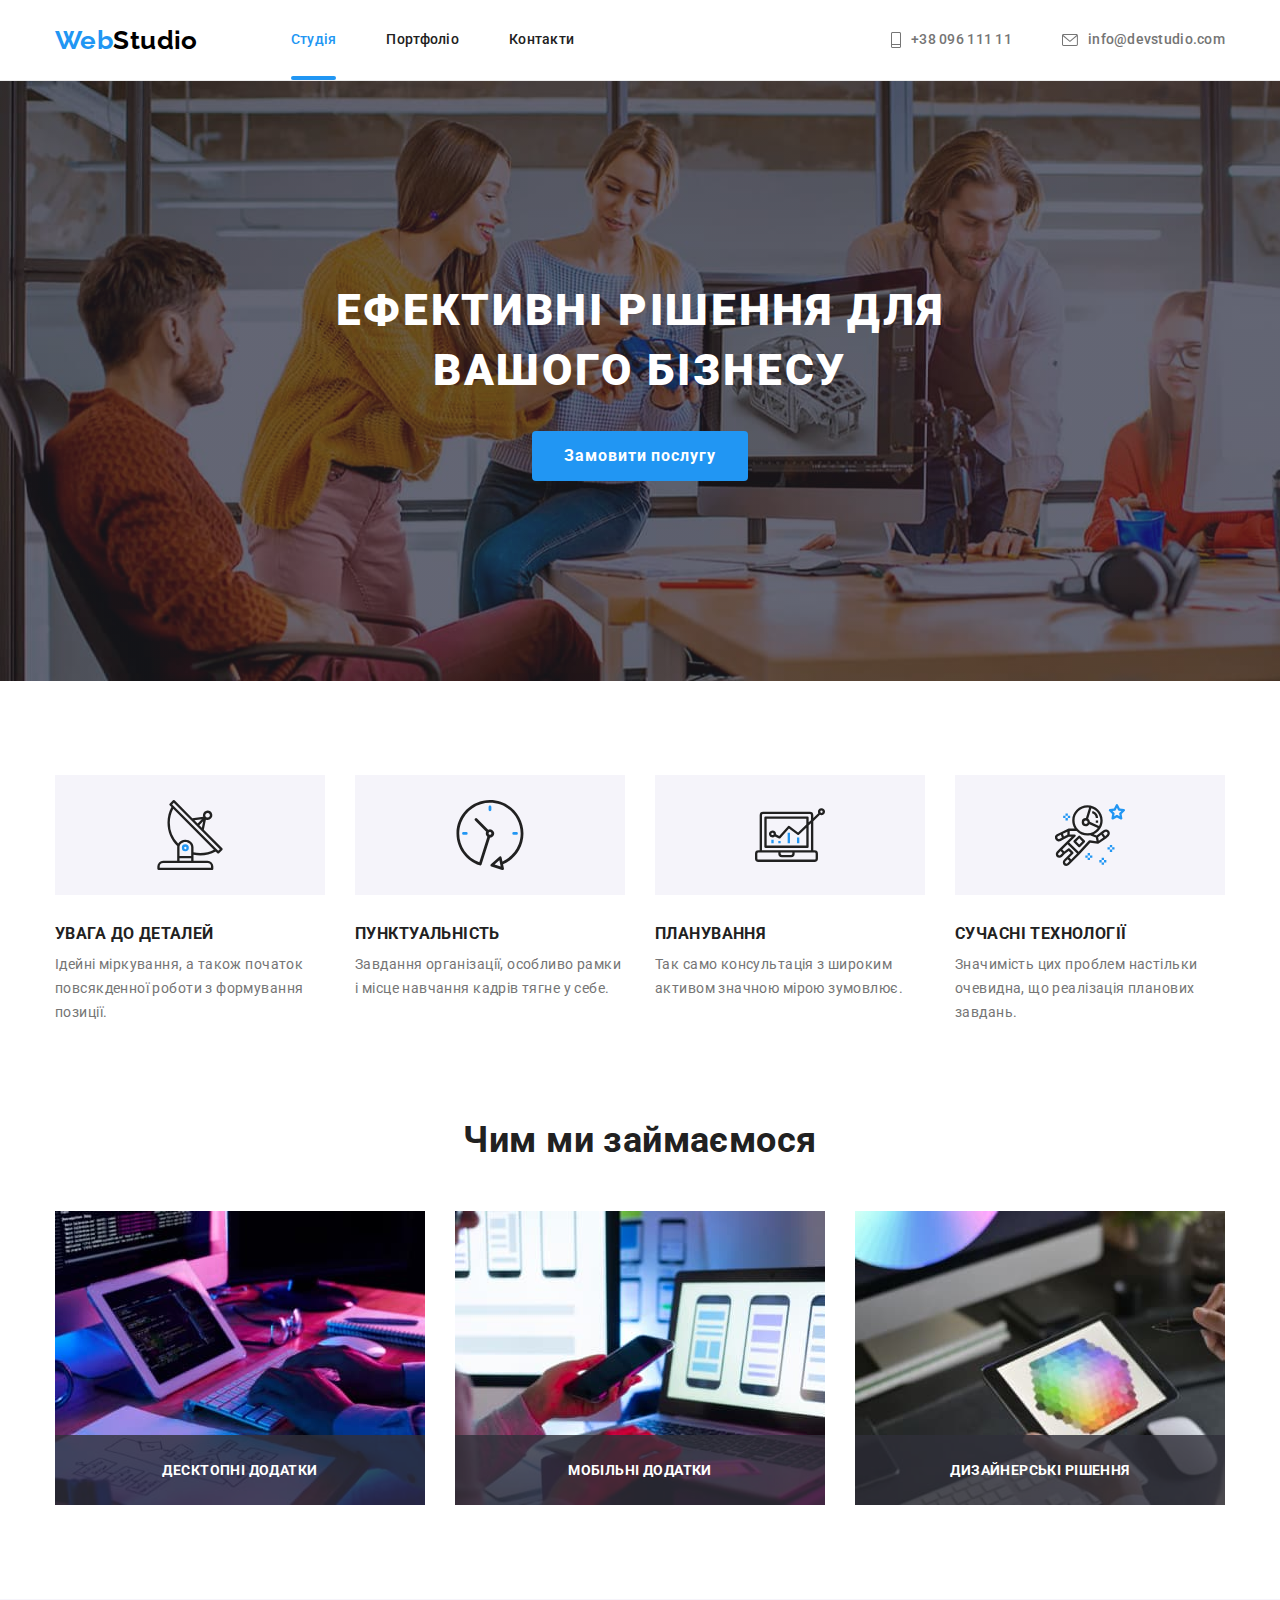
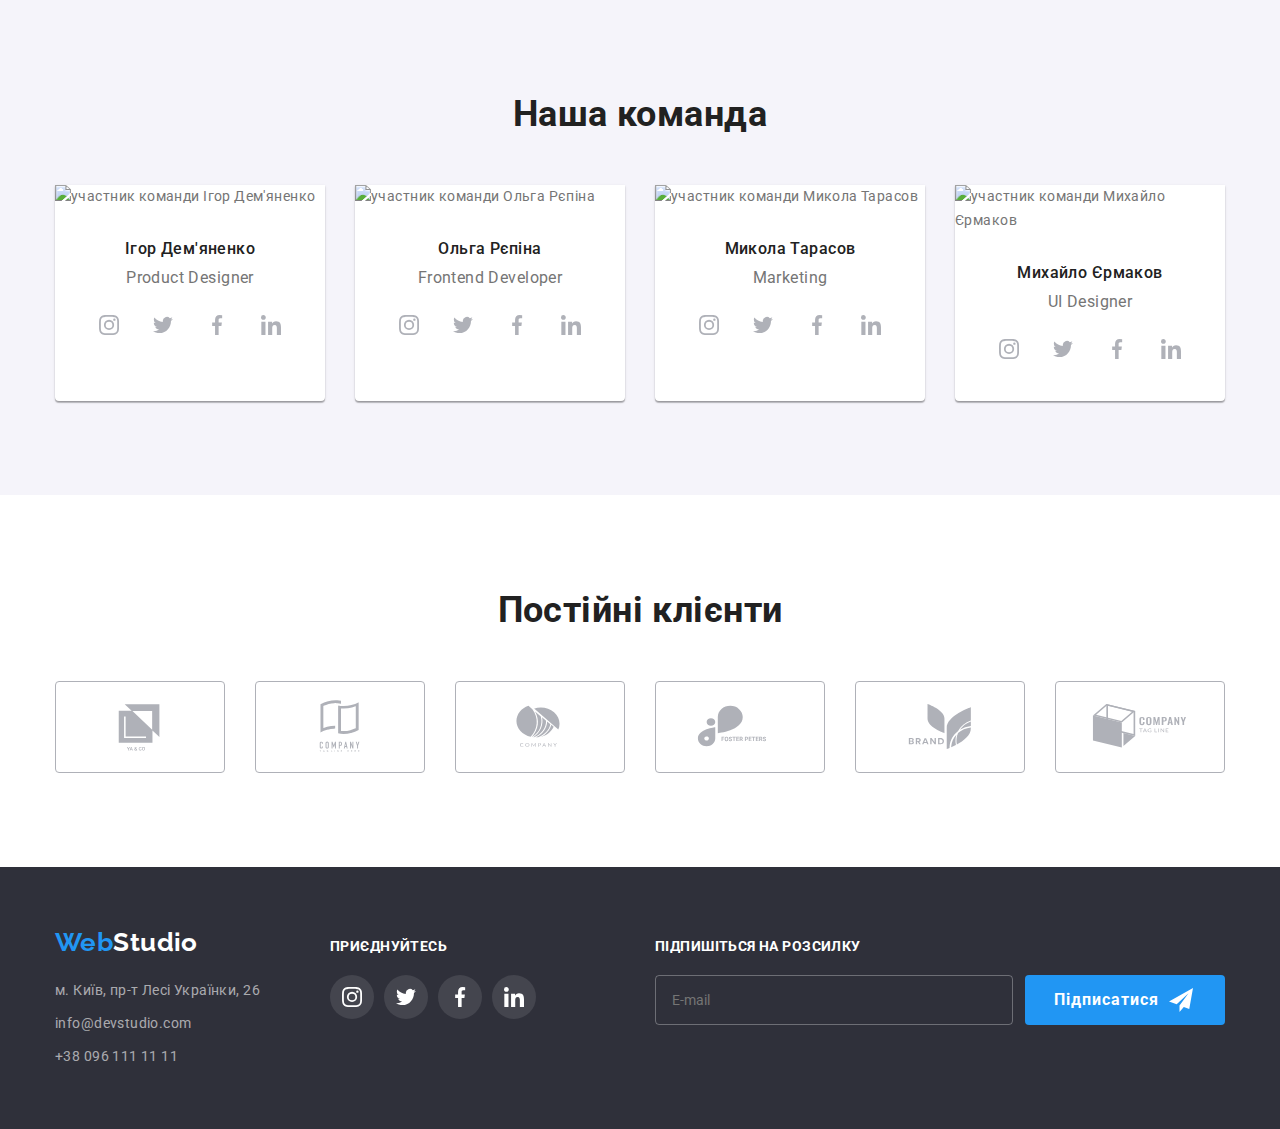
==== commit 400564ea: "changed contact info" ====
--- a/index.html
+++ b/index.html
@@ -1,11 +1,11 @@
 <!DOCTYPE html>
-<html lang="ru">
+<html lang="uk-UA">
 
 <head>
   <meta charset="UTF-8" />
   <meta http-equiv="X-UA-Compatible" content="IE=edge" />
   <meta name="viewport" content="width=device-width, initial-scale=1.0" />
-  <title>Document</title>
+  <title>Web Studio</title>
   <link rel="preconnect" href="https://fonts.googleapis.com" />
   <link rel="preconnect" href="https://fonts.gstatic.com" crossorigin />
   <link href="https://fonts.googleapis.com/css2?family=Raleway:wght@700&family=Roboto:wght@400;500;700;900&display=swap"
@@ -19,26 +19,26 @@
     <div class="container header__container">
       <a class="logo" href="./index.html">Web<span class="logo__dark">Studio</span></a>
       <button class="menu__button" type="button" aria-expanded="false" aria-controls="mobile-menu">
-        <svg class="button__open js-open-menu" width="40" height="40" aria-label="Переключатель мобильного меню">
+        <svg class="button__open js-open-menu" width="40" height="40" aria-label="Перемикач мобільного меню">
           <use href="./img/sprite.svg#icon-menu_40px"></use>
         </svg>
       </button>
       <div class="menu js-menu-container" id="mobile-menu">
         <button class="menu__button" type="button" aria-expanded="false" aria-controls="mobile-menu">
-          <svg class="button__close js-close-menu" width="40" height="40" aria-label="Переключатель мобильного меню">
+          <svg class="button__close js-close-menu" width="40" height="40" aria-label="Перемикач мобільного меню">
             <use href="./img/sprite.svg#icon-close_40px"></use>
           </svg>
         </button>
         <nav class="nav">
           <ul class="nav__list">
             <li class="nav__item">
-              <a class="nav__link nav__link--current" href="./index.html">Студия</a>
+              <a class="nav__link nav__link--current" href="./index.html">Студія</a>
             </li>
             <li class="nav__item">
-              <a class="nav__link" href="./portfolio.html">Портфолио</a>
+              <a class="nav__link" href="./portfolio.html">Портфоліо</a>
             </li>
             <li class="nav__item">
-              <a class="nav__link" href="">Контакты</a>
+              <a class="nav__link" href="">Контакти</a>
             </li>
           </ul>
         </nav>
@@ -48,7 +48,7 @@
               <svg class="contact__icon" width="10px" height="16px">
                 <use href="img/sprite.svg#icon-tel"></use>
               </svg>
-              +38 096 111 11 11</a>
+              +38 096 111 11 </a>
           </li>
           <li class="contact__item">
             <a class="contact__link contact__link--post" href="mailto:info@devstudio.com">
@@ -79,9 +79,9 @@
     <!-- -------------------Hero---------------------- -->
     <section class="hero">
       <div class="container">
-        <h1 class="hero__title">Эффективные решения для вашего бизнеса</h1>
+        <h1 class="hero__title">Ефективні рішення для вашого бізнесу</h1>
         <button class="hero__button" type="button" data-modal-open>
-          Заказать услугу
+          Замовити послугу
         </button>
       </div>
     </section>
@@ -89,7 +89,7 @@
 
     <section class="section">
       <div class="container">
-        <h2 class="section__title visually-hidden">Наши преимущества</h2>
+        <h2 class="section__title visually-hidden">Наші переваги</h2>
         <ul class="features">
           <li class="features__item">
             <div class="features__icon-box">
@@ -97,10 +97,10 @@
                 <use href="./img/sprite.svg#icon-antenna"></use>
               </svg>
             </div>
-            <h3 class="features__title">Внимание к деталям</h3>
+            <h3 class="features__title">Увага до деталей</h3>
             <p class="features__text">
-              Идейные соображения, а также начало повседневной работы по
-              формированию позиции.
+              Ідейні міркування, а також початок повсякденної роботи з
+              формування позиції.
             </p>
           </li>
           <li class="features__item">
@@ -109,10 +109,9 @@
                 <use href="./img/sprite.svg#icon-clock"></use>
               </svg>
             </div>
-            <h3 class="features__title">Пунктуальность</h3>
+            <h3 class="features__title">Пунктуальність</h3>
             <p class="features__text">
-              Задача организации, в особенности же рамки и место обучения
-              кадров влечет за собой.
+              Завдання організації, особливо рамки і місце навчання кадрів тягне у себе.
             </p>
           </li>
           <li class="features__item">
@@ -121,10 +120,9 @@
                 <use href="./img/sprite.svg#icon-diagram"></use>
               </svg>
             </div>
-            <h3 class="features__title">Планирование</h3>
+            <h3 class="features__title">ПЛАНУВАННЯ</h3>
             <p class="features__text">
-              Равным образом консультация с широким активом в значительной
-              степени обуславливает.
+              Так само консультація з широким активом значною мірою зумовлює.
             </p>
           </li>
           <li class="features__item">
@@ -133,10 +131,9 @@
                 <use href="./img/sprite.svg#icon-astronaut"></use>
               </svg>
             </div>
-            <h3 class="features__title">Современные технологии</h3>
+            <h3 class="features__title">СУЧАСНІ ТЕХНОЛОГІЇ</h3>
             <p class="features__text">
-              Значимость этих проблем настолько очевидна, что реализация
-              плановых заданий.
+              Значимість цих проблем настільки очевидна, що реалізація планових завдань.
             </p>
           </li>
         </ul>
@@ -145,29 +142,29 @@
     <!-- -----------works--------------- -->
     <section class="section section--no-padding-top">
       <div class="container">
-        <h2 class="section__title">Чем мы занимаемся</h2>
+        <h2 class="section__title">Чим ми займаємося</h2>
         <ul class="works">
           <li class="works__item">
             <picture>
               <source srcset="./img/box1.jpg 1x, ./img/box1X2.jpg 2x" />
-              <img src="./img/box1.jpg" alt="Десктопные приложения" />
-            </picture>
-            <h3 class="works__title">Десктопные приложения</h3>
+              <img src="./img/box1.jpg" alt="Десктопні додатки" />
+            </picture>
+            <h3 class="works__title">Десктопні додатки</h3>
           </li>
           <li class="works__item">
             <picture>
               <source srcset="./img/box2.jpg 1x, ./img/box2X2.jpg 2x" />
-              <img src="./img/box3.jpg" alt="Мобильные приложения" />
-            </picture>
-            <h3 class="works__title">Мобильные приложения</h3>
+              <img src="./img/box3.jpg" alt="Мобільні додатки" />
+            </picture>
+            <h3 class="works__title">Мобільні додатки</h3>
           </li>
           <li class="works__item">
             <picture>
               <source srcset="./img/box3.jpg 1x, ./img/box3X2.jpg 2x" />
-              <img src="./img/box3.jpg" alt="Дизайнерские решения" />
-            </picture>
-
-            <h3 class="works__title">Дизайнерские решения</h3>
+              <img src="./img/box3.jpg" alt="Дизайнерські рішення" />
+            </picture>
+
+            <h3 class="works__title">Дизайнерські рішення</h3>
           </li>
         </ul>
       </div>
@@ -189,11 +186,11 @@
                     ./img/demianenko-mobile.jpg  1x,
                     ./img/demianenko-mobile2.jpg 2x
                   " media="(min-width: 480px)" />
-              <img src="./img/demianenko-mobile.jpg" alt="участник команды Игорь Демьяненко" />
+              <img src="./img/demianenko-mobile.jpg" alt="участник команди Ігор Дем'яненко" />
             </picture>
 
             <div class="team__description">
-              <h3 class="team__title">Игорь Демьяненко</h3>
+              <h3 class="team__title">Ігор Дем'яненко</h3>
               <p class="team__text">
                 <span lang="en">Product Designer</span>
               </p>
@@ -240,10 +237,10 @@
                     ./img/repina-mobile.jpg  1x,
                     ./img/repina-mobile2.jpg 2x
                   " media="(min-width: 480px)" />
-              <img src="./img/repina-mobile.jpg" alt="участник команды Ольга Репина" />
+              <img src="./img/repina-mobile.jpg" alt="участник команди Ольга Рєпіна" />
             </picture>
             <div class="team__description">
-              <h3 class="team__title">Ольга Репина</h3>
+              <h3 class="team__title">Ольга Рєпіна</h3>
               <p class="team__text">
                 <span lang="en">Frontend Developer</span>
               </p>
@@ -290,10 +287,10 @@
                     ./img/tarasov-mobile.jpg  1x,
                     ./img/tarasov-mobile2.jpg 2x
                   " media="(min-width: 480px)" />
-              <img src="./img/tarasov-mobile.jpg" alt="участник команды Николай Тарасов" />
+              <img src="./img/tarasov-mobile.jpg" alt="участник команди Микола Тарасов" />
             </picture>
             <div class="team__description">
-              <h3 class="team__title">Николай Тарасов</h3>
+              <h3 class="team__title">Микола Тарасов</h3>
               <p class="team__text"><span lang="en">Marketing</span></p>
               <ul class="social list">
                 <li class="social__item">
@@ -338,10 +335,10 @@
                     ./img/ermakov-mobile.jpg  1x,
                     ./img/ermakov-mobile2.jpg 2x
                   " media="(min-width: 480px)" />
-              <img src="./img/ermakov-mobile.jpg" alt="участник команды Михаил Ермаков" />
+              <img src="./img/ermakov-mobile.jpg" alt="участник команди Михайло Єрмаков" />
             </picture>
             <div class="team__description">
-              <h3 class="team__title">Михаил Ермаков</h3>
+              <h3 class="team__title">Михайло Єрмаков</h3>
               <p class="team__text"><span lang="en">UI Designer</span></p>
               <ul class="social list">
                 <li class="social__item">
@@ -381,7 +378,7 @@
     <!-- clients -->
     <section class="section">
       <div class="container">
-        <h2 class="section__title">Постоянные клиенты</h2>
+        <h2 class="section__title">Постійні клієнти</h2>
         <ul class="clients">
           <li class="clients__item">
             <a class="clients__link" href="">
@@ -439,22 +436,22 @@
         <address>
           <ul class="address">
             <li class="address__item">
-              <a class="address__link address__link--ofice"
+              <a class="address__link address__link--office"
                 href="https://www.google.com/maps/d/viewer?msa=0&mid=10uSM3H-mIU3GznYo2szRIEphczw&ll=50.42732700000001%2C30.538092&z=17"
-                target="_blank" rel="noreferrer noopener">г. Киев, пр-т Леси Украинки, 26
+                target="_blank" rel="noreferrer noopener">м. Київ, пр-т Лесі Українки, 26
               </a>
             </li>
             <li class="address__item">
-              <a class="address__link" href="mailto:info@example.com">info@example.com</a>
+              <a class="address__link" href="mailto:info@devstudio.com">info@devstudio.com</a>
             </li>
             <li class="address__item">
-              <a class="address__link" href="tel:+380991111111">+38 099 111 11 11</a>
+              <a class="address__link" href="tel:+380961111111">+38 096 111 11 11</a>
             </li>
           </ul>
         </address>
       </div>
       <div class="follow">
-        <b class="follow__title">присоединяйтесь</b>
+        <b class="follow__title">приєднуйтесь</b>
         <ul class="social">
           <li class="social__item">
             <a class="social__link social__link--footer" href="">
@@ -487,13 +484,13 @@
         </ul>
       </div>
       <div class="mailing">
-        <b class="mailing__title">Подпишитесь на рассылку</b>
+        <b class="mailing__title">Підпишіться на розсилку</b>
         <form class="mailing__form">
           <label>
             <input class="mailing__input" type="email" name="email" placeholder="E-mail" />
           </label>
           <button class="mailing__button" type="submit">
-            Подписаться
+            Підписатися
             <svg class="mailing-button-icon" width="24" height="24">
               <use href="img/sprite.svg#icon-send"></use>
             </svg>
@@ -513,9 +510,9 @@
       </button>
 
       <form class="form">
-        <b class="form__title">Оставьте свои данные, мы вам перезвоним</b>
+        <b class="form__title">Залиште свої дані, ми вам передзвонимо</b>
         <label class="form__field">
-          <span class="form__label">Имя</span>
+          <span class="form__label">Ім'я</span>
           <input class="form__input" type="text" name="name" />
 
           <svg class="form__icon" width="12" height="12">
@@ -529,7 +526,7 @@
             <use href="img/sprite.svg#icon-phone"></use>
           </svg>
         </label>
-        <label class="form__field"><span class="form__label">Почта</span>
+        <label class="form__field"><span class="form__label">Пошта</span>
           <input class="form__input" type="email" name="email" />
 
           <svg class="form__icon" width="15" height="12">
@@ -537,8 +534,8 @@
           </svg>
         </label>
         <label class="comment">
-          <span class="commrnt__title">Комментарий</span>
-          <textarea class="comment__input" name="comment" rows="10" placeholder="Введите текст"></textarea>
+          <span class="commrnt__title">Комментар</span>
+          <textarea class="comment__input" name="comment" rows="10" placeholder="Введіть текст"></textarea>
         </label>
         <label class="checkbox">
           <input class="checkbox__input" type="checkbox" name="agreement" />
@@ -547,10 +544,10 @@
             <use href="./img/sprite.svg#icon-check"></use>
           </svg>
 
-          <span>Соглашаюсь с рассылкой и принимаю
-            <a class="form__link" href="">Условия договора</a></span>
+          <span>Погоджуюся з розсилкою та приймаю
+            <a class="form__link" href="">Умови договору</a></span>
         </label>
-        <button class="form__button" type="submit">Отправить</button>
+        <button class="form__button" type="submit">Відправити</button>
       </form>
     </div>
   </div>
--- a/css/main.min.css
+++ b/css/main.min.css
@@ -3,5 +3,5 @@
  Consolas,  'Liberation Mono',  Menlo,- monospace;font-size:1em}small{font-size:80%}sub,sup{font-size:75%;line-height:0;position:relative;vertical-align:baseline}sub{bottom:-0.25em}sup{top:-0.5em}table{text-indent:0;border-color:inherit}button,input,optgroup,select,textarea{font-family:inherit;font-size:100%;line-height:1.15;margin:0}button,select{text-transform:none}button,[type='button'],[type='reset'],[type='submit']{-webkit-appearance:button}::-moz-focus-inner{border-style:none;padding:0}:-moz-focusring{outline:1px dotted ButtonText}:-moz-ui-invalid{box-shadow:none}legend{padding:0}progress{vertical-align:baseline}::-webkit-inner-spin-button,::-webkit-outer-spin-button{height:auto}[type='search']{-webkit-appearance:textfield;outline-offset:-2px}::-webkit-search-decoration{-webkit-appearance:none}::-webkit-file-upload-button{-webkit-appearance:button;font:inherit}summary{display:list-item}.visually-hidden{position:absolute;white-space:nowrap;width:1px;height:1px;overflow:hidden;border:0;padding:0;clip:rect(0);clip-path:inset(50%);margin:-1px}body{color:#757575;font-family:Roboto, sans-serif;font-size:14px;line-height:1.71;letter-spacing:0.03em}h1,h2,h3,ul,p{margin:0px;padding:0px}ul{list-style:none}a{text-decoration:none}img{display:block;max-width:100%;height:auto}.container{padding-left:15px;padding-right:15px;margin-left:auto;margin-right:auto}@media screen and (min-width: 480px){.container{width:480px}}@media screen and (min-width: 768px){.container{width:768px}}@media screen and (min-width: 1200px){.container{width:1200px}}.section{padding-top:60px;padding-bottom:60px}@media screen and (min-width: 1200px){.section{padding-top:94px;padding-bottom:94px}}.section__title{color:#212121;font-weight:700;font-size:28px;line-height:1.18;text-align:center;margin-bottom:30px}@media screen and (min-width: 1200px){.section__title{font-size:36px;line-height:1.17;margin-bottom:50px}}.header{border-bottom:1px solid #ececec}.header__container{position:relative}@media screen and (max-width: 767px){.header__container{padding-top:16px;padding-bottom:16px}}@media screen and (min-width: 768px){.header__container{display:flex;align-items:center}}@media screen and (max-width: 479px){.nav__item:not(:last-child){margin-bottom:25px}}@media screen and (min-width: 480px) and (max-width: 767px){.nav__item:not(:last-child){margin-bottom:35px}}@media screen and (min-width: 768px){.nav__list{display:flex}.nav__item:not(:last-child){margin-right:50px}}.nav__link{position:relative;text-decoration:none;color:#212121;font-weight:500;letter-spacing:0.02em;transition:color 250ms cubic-bezier(0.4, 0, 0.2, 1)}@media screen and (max-width: 479px){.nav__link{font-size:30px;line-height:1.18}}@media screen and (min-width: 480px){.nav__link{font-size:40px;line-height:1.18}}.nav__link:hover,.nav__link:focus{color:#2196f3}.nav__link--current{color:#2196f3}@media screen and (min-width: 768px){.nav__link{display:block;padding:32px 0;font-size:14px;line-height:1.14}}@media screen and (min-width: 768px){.nav__link--current::after{position:absolute;bottom:0;left:0;content:"";display:block;width:100%;height:4px;border-radius:2px;background-color:#2196f3}}@media screen and (max-width: 767px){.contact{margin-bottom:64px}.contact__item:not(:last-child){margin-bottom:32px}.contact__icon{display:none}}@media screen and (min-width: 768px){.contact{display:flex;flex-direction:column-reverse;margin-left:auto}.contact__item:not(:last-child){margin-top:10px}.contact__icon{fill:currentColor;margin-right:8px}}@media screen and (min-width: 1200px){.contact{flex-direction:row;margin-left:auto}.contact__icon{margin-right:10px}.contact__item:not(:last-child){margin-top:0;margin-right:50px}}.contact__link{color:#757575;font-weight:500;letter-spacing:0.02em;transition:color 250ms cubic-bezier(0.4, 0, 0.2, 1)}.contact__link:hover,.contact__link:focus{color:#2196f3}@media screen and (max-width: 479px){.contact__link--tel{font-size:24px;line-height:1.18;color:#2196f3}.contact__link--post{font-size:14px;line-height:1.17}}@media screen and (min-width: 480px) and (max-width: 767px){.contact__link--tel{font-size:34px;line-height:1.18;color:#2196f3}.contact__link--post{font-size:24px;line-height:1.17}}@media screen and (min-width: 768px){.contact__link{font-size:12px;line-height:1.17;display:flex;align-items:center}.contact__link--post .contact__icon{width:14px;height:10px}.contact__link--tel .contact__icon{width:10px;height:14px}}@media screen and (min-width: 1200px){.contact__link{font-size:14px;line-height:1.14}.contact__link--post .contact__icon{width:16px;height:12px}.contact__link--tel .contact__icon{width:10px;height:16px}}.menu-social{display:flex;flex-wrap:wrap}@media screen and (max-width: 479px){.menu-social__item:not(:last-child){margin-right:5px;padding-right:5px;border-right:1px solid rgba(33,33,33,0.2)}.menu-social__link{font-weight:500;font-size:14px;line-height:1.22;letter-spacing:0.02em;color:#2196f3}}@media screen and (min-width: 480px){.menu-social__item:not(:last-child){margin-right:10px;padding-right:10px;border-right:1px solid rgba(33,33,33,0.2)}.menu-social__link{font-weight:500;font-size:18px;line-height:1.22;letter-spacing:0.02em;color:#2196f3}}@media screen and (min-width: 768px){.menu-social{display:none}}.logo{color:#2196f3;font-family:Raleway, sans-serif;font-weight:700;font-size:24px;line-height:1.17}.logo__dark{color:#000}.logo__light{color:#fff}@media screen and (min-width: 1200px){.logo{font-size:26px;line-height:1.19}}.hero{max-width:1600px;margin-left:auto;margin-right:auto;padding:118px 0;background-color:#2f303a;text-align:center;background-image:linear-gradient(to right, rgba(47,48,58,0.4), rgba(47,48,58,0.4)),url(../img/hero-mobile.jpg);background-size:cover}@media (min-device-pixel-ratio: 2), (min-resolution: 192dpi), (min-resolution: 2dppx){.hero{background-image:linear-gradient(to right, rgba(47,48,58,0.4), rgba(47,48,58,0.4)),url(../img/hero-mobile2.jpg)}}@media screen and (min-width: 768px){.hero{background-image:linear-gradient(to right, rgba(47,48,58,0.4), rgba(47,48,58,0.4)),url(../img/hero-tablet1X.jpg)}}@media screen and (min-width: 768px) and (min-device-pixel-ratio: 2), screen and (min-width: 768px) and (min-resolution: 192dpi), screen and (min-width: 768px) and (min-resolution: 2dppx){.hero{background-image:linear-gradient(to right, rgba(47,48,58,0.4), rgba(47,48,58,0.4)),url(../img/hero-tablet2.jpg)}}@media screen and (min-width: 1200px){.hero{padding:200px 0;background-image:linear-gradient(to right, rgba(47,48,58,0.4), rgba(47,48,58,0.4)),url(../img/hero.jpg)}}@media screen and (min-width: 1200px) and (min-device-pixel-ratio: 2), screen and (min-width: 1200px) and (min-resolution: 192dpi), screen and (min-width: 1200px) and (min-resolution: 2dppx){.hero{background-image:linear-gradient(to right, rgba(47,48,58,0.4), rgba(47,48,58,0.4)),url(../img/hero2.jpg)}}.hero__title{max-width:360px;color:#fff;font-weight:900;font-size:26px;line-height:1.62;letter-spacing:0.06em;text-transform:uppercase;margin-left:auto;margin-right:auto}@media screen and (min-width: 1200px){.hero__title{max-width:696px;font-size:44px;line-height:1.36}}.hero__button{color:#fff;background-color:#2196f3;min-width:200px;padding:10px 32px;border-radius:4px;margin-top:30px;font-weight:700;font-size:16px;line-height:1.88;letter-spacing:0.06em;cursor:pointer;border:none;transition:background-color 250ms cubic-bezier(0.4, 0, 0.2, 1)}.hero__button:hover,.hero__button:focus{background-color:#188ce8}@media screen and (max-width: 767px){.features__item:not(:last-child){margin-bottom:30px}}@media screen and (min-width: 768px){.features{display:flex;flex-wrap:wrap;margin:-15px}.features__item{width:calc((100% - 60px) / 2);margin:15px}}@media screen and (min-width: 1200px){.features{flex-wrap:nowrap}.features__item:not(:last-child){margin-right:30px}}.features__title{margin-bottom:10px;color:#212121;text-transform:uppercase;font-weight:700;line-height:1.14}@media screen and (max-width: 767px){.features__title{text-align:center}}.features__icon-box{display:flex;align-items:center;justify-content:center;margin-bottom:30px;background-color:#f5f4fa;height:120px}.section--no-padding-top{padding-top:0}@media screen and (max-width: 1199px){.section--no-padding-top{display:none}}.works{display:flex}.works__item:not(:last-child){margin-right:30px}.works__title{position:absolute;left:0;bottom:0;width:100%;font-family:Roboto;height:70px;display:flex;justify-content:center;align-items:center;font-weight:700;font-size:14px;line-height:1.43;letter-spacing:0.03em;text-transform:uppercase;color:#fff;background-color:rgba(47,48,58,0.8)}.works__item{position:relative}.section--bgc{background-color:#f5f4fa}.team img{width:100%}@media screen and (max-width: 767px){.team__item:not(:last-child){margin-bottom:30px}}@media screen and (min-width: 768px) and (max-width: 1199px){.team{display:flex;flex-wrap:wrap;margin:-15px}.team__item{width:calc((100% - 60px) / 2);margin:15px}}@media screen and (min-width: 1200px){.team{display:flex}.team__item{width:calc((100% - 90px) / 4)}.team__item:not(:last-child){margin-right:30px}}.team__item{background-color:#fff;box-shadow:0px 1px 3px rgba(0,0,0,0.12),0px 1px 1px rgba(0,0,0,0.14),0px 2px 1px rgba(0,0,0,0.2);border-radius:0px 0px 4px 4px}.team__title{margin-bottom:10px;color:#212121;font-weight:500;font-size:16px;line-height:1.19}.team__text{font-size:16px;line-height:1.19;margin-bottom:16px}.team__description{padding-top:30px;padding-bottom:24px;text-align:center}@media screen and (min-width: 1200px){.team__description{padding-bottom:30px}}.social{display:flex;justify-content:center}.social__item{width:44px;height:44px;border-radius:50%}.social__item:not(:last-child){margin-right:10px}.social__link{display:flex;justify-content:center;align-items:center;border-radius:50%;width:100%;height:100%;fill:#afb1b8;transition:background-color 250ms cubic-bezier(0.4, 0, 0.2, 1),fill 250ms cubic-bezier(0.4, 0, 0.2, 1)}.social__link:hover,.social__link:focus{background-color:#2196f3;fill:#fff}.clients{display:flex;margin:-15px}@media screen and (max-width: 1199px){.clients{flex-wrap:wrap}}.clients__item{width:calc((100% - 60px) / 2);height:92px;margin:15px}@media screen and (min-width: 768px){.clients__item{width:calc((100% - 90px) / 3)}}.clients__link{width:100%;height:100%;display:flex;justify-content:center;align-items:center;fill:#afb1b8;border:1px solid #afb1b8;border-radius:4px;transition:fill 250ms cubic-bezier(0.4, 0, 0.2, 1),border 250ms cubic-bezier(0.4, 0, 0.2, 1)}.clients__link:hover,.clients__link:focus{fill:#2196f3;border:1px solid #2196f3}.footer{background-color:#2f303a;padding:60px 0}@media screen and (min-width: 768px){.footer__container{display:flex;flex-wrap:wrap;justify-content:space-around;align-items:baseline}}address{margin-top:20px}.footer__address{text-align:center}@media screen and (min-width: 1200px){.footer__address{text-align:start}}.address__link{font-style:normal;text-decoration:none;color:rgba(255,255,255,0.6);transition:color 250ms cubic-bezier(0.4, 0, 0.2, 1)}.address__link:hover,.address__link:focus{color:#2196f3}.address__item:not(:last-child){margin-bottom:9px}.address__link--ofice{color:#fff;transition:color 250ms cubic-bezier(0.4, 0, 0.2, 1)}.address__link--ofice:hover,.address__link--ofice:focus{color:#2196f3}.follow{text-align:center;margin-top:60px}@media screen and (min-width: 768px){.follow{margin-top:0}}@media screen and (min-width: 1200px){.follow{margin-left:70px;text-align:start}}.follow__title{display:block;font-weight:700;font-size:14px;line-height:1.14;letter-spacing:0.03em;text-transform:uppercase;color:#fff;margin-bottom:20px}.social__link--footer{background-color:rgba(255,255,255,0.1);fill:white}@media screen and (max-width: 1199px){.mailing{margin-top:60px;text-align:center}}@media screen and (min-width: 1200px){.mailing{margin-left:auto}}@media screen and (min-width: 1200px){.mailing__form{display:flex}}.mailing__title{display:block;font-weight:700;font-size:14px;line-height:1.14;letter-spacing:0.03em;text-transform:uppercase;color:#fff;margin-bottom:20px}.mailing__button{width:200px;margin-top:20px;display:flex;align-items:center;margin-left:auto;margin-right:auto;color:#fff;background-color:#2196f3;padding:10px 29px;border-radius:4px;font-weight:700;font-size:16px;line-height:1.88;letter-spacing:0.06em;cursor:pointer;border:none;transition:background-color 250ms cubic-bezier(0.4, 0, 0.2, 1)}@media screen and (min-width: 1200px){.mailing__button{margin-top:0;margin-left:12px}}.mailing__button:hover,.mailing__button:focus{background-color:#188ce8}.mailing-button-icon{margin-left:10px;fill:#fff}.mailing__input{background-color:inherit;width:calc(100vw - 30px);height:50px;border:1px solid rgba(255,255,255,0.3);border-radius:4px;padding:15px 16px}@media screen and (min-width: 481px){.mailing__input{width:60vw}}@media screen and (min-width: 1200px){.mailing__input{width:358px}}.portfolio-menu{display:flex;flex-wrap:wrap;margin-bottom:40px}.portfolio-menu__item:not(:last-child){margin-right:8px}@media screen and (max-width: 767px){.portfolio-menu__item:nth-child(-n+3){margin-bottom:15px}}@media screen and (min-width: 768px){.portfolio-menu{justify-content:center;margin-bottom:30px}}@media screen and (min-width: 1200px){.portfolio-menu{margin-bottom:50px}}.portfolio-menu__button{color:#212121;background-color:#f5f4fa;cursor:pointer;border-radius:4px;border:transparent;font-weight:500;font-size:16px;line-height:1.63;padding:6px 22px;transition:color 250ms cubic-bezier(0.4, 0, 0.2, 1),background-color 250ms cubic-bezier(0.4, 0, 0.2, 1),box-shadow 250ms cubic-bezier(0.4, 0, 0.2, 1)}.portfolio-menu__button:hover,.portfolio-menu__button:focus{color:#fff;background-color:#2196f3;box-shadow:0px 3px 1px rgba(0,0,0,0.1),0px 1px 2px rgba(0,0,0,0.08),0px 2px 2px rgba(0,0,0,0.12)}.gallery img{width:100%}@media screen and (max-width: 767px){.gallery__item:not(:last-child){margin-bottom:30px}}@media screen and (min-width: 768px){.gallery{display:flex;flex-wrap:wrap;margin:-15px}}.gallery__item{background-color:#fff}@media screen and (min-width: 768px){.gallery__item{width:calc((100% - 60px) / 2);margin:15px}}@media screen and (min-width: 1200px){.gallery__item{width:calc((100% - 90px) / 3)}}.gallery__overlay-text{position:absolute;width:100%;height:100%;padding:63px 24px;font-size:18px;line-height:1.56;letter-spacing:0.03em;color:white;background-color:rgba(33,150,243,0.9);transform:translateY(100%);transition:transform 250ms cubic-bezier(0.4, 0, 0.2, 1)}.gallery__link:hover .gallery__overlay-text,.gallery__link:focus .gallery__overlay-text{transform:translateY(0)}.gallery__overlay{position:relative;overflow:hidden}.gallery__link{display:flex;flex-direction:column;height:100%;font-style:normal;text-decoration:none;color:inherit;transition:box-shadow 250ms cubic-bezier(0.4, 0, 0.2, 1)}.gallery__link:hover,.gallery__link:focus{box-shadow:0px 1px 1px rgba(0,0,0,0.12),0px 4px 4px rgba(0,0,0,0.06),1px 4px 6px rgba(0,0,0,0.16)}.gallery__thumb{flex-grow:1;padding:20px 24px;border-bottom:1px solid #eeeeee;border-left:1px solid #eeeeee;border-right:1px solid #eeeeee}.gallery__title{color:#212121;font-weight:700;font-size:18px;line-height:2;letter-spacing:0.06em;margin-bottom:4px}.gallery__text{font-size:16px;line-height:1.88}.backdrop{z-index:10;position:fixed;top:0;left:0;width:100%;height:100%;background-color:rgba(0,0,0,0.2);opacity:1;transition:opacity 250ms cubic-bezier(0.4, 0, 0.2, 1);display:flex;align-items:center;justify-content:center;overflow-y:scroll}.backdrop.is-hidden{visibility:hidden;opacity:0;pointer-events:none}.backdrop.is-hidden .modal{transform:scale(0.75)}.modal{position:absolute;top:80px;border-radius:4px;background-color:#fff;transform:scale(1);transition:transform 250ms cubic-bezier(0.4, 0, 0.2, 1),visibility 2500ms cubic-bezier(0.4, 0, 0.2, 1)}@media screen and (min-width: 480px){.modal{max-width:450px;max-height:609px}}@media screen and (min-width: 1200px){.modal{max-width:528px;max-height:581px}}.button__modal{position:absolute;right:8px;top:8px;width:30px;height:30px;background-color:#fff;border-radius:50%;border:1px solid rgba(0,0,0,0.1);display:flex;align-items:center;justify-content:center;outline:none;cursor:pointer;transition:outline 250ms cubic-bezier(0.4, 0, 0.2, 1)}.button__modal:focus,.button__modal:hover{border:1px solid #2196f3}.button__modal:hover .button__icon,.button__modal:focus .button__icon{fill:#188ce8}.form{display:flex;flex-direction:column;align-items:center;padding:40px}.form__title{margin-bottom:12px;color:#212121;text-align:center;font-weight:700}@media screen and (max-width: 479px){.form__title{font-size:15px;line-height:1.5}}@media screen and (min-width: 480px){.form__title{font-size:20px;line-height:1.5}}@media screen and (min-width: 1200px){.form__title{line-height:1.15}}.form__field{position:relative;display:flex;width:100%;flex-direction:column;margin-bottom:10px}.form__input{height:40px;padding:0 0 0 35px;border:1px solid rgba(33,33,33,0.2);border-radius:4px;outline:none;transition:outline 250ms cubic-bezier(0.4, 0, 0.2, 1)}.form__input:focus{border:1px solid #2196f3}.form__icon{position:absolute;left:15px;bottom:14px;transition:fill 250ms cubic-bezier(0.4, 0, 0.2, 1)}.form__field:focus-within .form__icon{fill:#2196f3}.form__label{display:block;margin-bottom:4px;font-size:12px;line-height:1.17;letter-spacing:0.01em}.comment{width:100%;margin-bottom:20px}.comment__input{display:block;height:120px;width:100%;padding:12px 16px;resize:none;border:1px solid rgba(33,33,33,0.2);border-radius:4px;outline:none;transition:outline 250ms cubic-bezier(0.4, 0, 0.2, 1)}.comment__input:focus{border:1px solid #2196f3}.checkbox{display:flex;align-items:center;margin-bottom:30px;font-size:12px;line-height:1.17;letter-spacing:0.03em}@media screen and (min-width: 1200px){.checkbox{font-size:14px;line-height:1.71}}.checkbox__icon{display:flex;align-items:center;width:16px;height:15px;border:2px solid #212121;border-radius:4px;fill:#fff;margin-right:8px}.checkbox__input:checked+.checkbox__icon{background-color:#2196f3;border:transparent}.checkbox__input{appearance:none}.form__link{display:inline-block;text-decoration:underline;color:#2196f3}.form__button{color:#fff;background-color:#2196f3;padding:10px 55px;border-radius:4px;font-weight:700;font-size:16px;line-height:1.88;letter-spacing:0.06em;cursor:pointer;border:transparent;transition:background-color 250ms cubic-bezier(0.4, 0, 0.2, 1)}.form__button:hover,.form__button:focus{background-color:#188ce8}.menu{z-index:8;background-color:#fff}@media screen and (max-width: 767px){.menu{padding:48px 10px 48px 40px;display:none}.menu.is-open{display:flex;flex-direction:column;justify-content:space-between;position:fixed;top:0;left:0;width:100vw;height:100vh}}@media screen and (min-width: 768px){.menu{display:flex;align-items:center;flex-grow:1;margin-left:88px}}@media screen and (min-width: 1200px){.menu{margin-left:93px}}.menu__button{position:absolute;top:10px;right:10px;display:inline-flex;margin:0;padding:0;border:none;background-color:transparent}.menu__button:hover,.menu__button:focus{fill:#2196f3}@media screen and (min-width: 768px){.menu__button{display:none}}
+ monospace;font-size:1em}small{font-size:80%}sub,sup{font-size:75%;line-height:0;position:relative;vertical-align:baseline}sub{bottom:-0.25em}sup{top:-0.5em}table{text-indent:0;border-color:inherit}button,input,optgroup,select,textarea{font-family:inherit;font-size:100%;line-height:1.15;margin:0}button,select{text-transform:none}button,[type='button'],[type='reset'],[type='submit']{-webkit-appearance:button}::-moz-focus-inner{border-style:none;padding:0}:-moz-focusring{outline:1px dotted ButtonText}:-moz-ui-invalid{box-shadow:none}legend{padding:0}progress{vertical-align:baseline}::-webkit-inner-spin-button,::-webkit-outer-spin-button{height:auto}[type='search']{-webkit-appearance:textfield;outline-offset:-2px}::-webkit-search-decoration{-webkit-appearance:none}::-webkit-file-upload-button{-webkit-appearance:button;font:inherit}summary{display:list-item}.visually-hidden{position:absolute;white-space:nowrap;width:1px;height:1px;overflow:hidden;border:0;padding:0;clip:rect(0);clip-path:inset(50%);margin:-1px}body{color:#757575;font-family:Roboto, sans-serif;font-size:14px;line-height:1.71;letter-spacing:0.03em}h1,h2,h3,ul,p{margin:0px;padding:0px}ul{list-style:none}a{text-decoration:none}img{display:block;max-width:100%;height:auto}.container{padding-left:15px;padding-right:15px;margin-left:auto;margin-right:auto}@media screen and (min-width: 480px){.container{width:480px}}@media screen and (min-width: 768px){.container{width:768px}}@media screen and (min-width: 1200px){.container{width:1200px}}.section{padding-top:60px;padding-bottom:60px}@media screen and (min-width: 1200px){.section{padding-top:94px;padding-bottom:94px}}.section__title{color:#212121;font-weight:700;font-size:28px;line-height:1.18;text-align:center;margin-bottom:30px}@media screen and (min-width: 1200px){.section__title{font-size:36px;line-height:1.17;margin-bottom:50px}}.header{border-bottom:1px solid #ececec}.header__container{position:relative}@media screen and (max-width: 767px){.header__container{padding-top:16px;padding-bottom:16px}}@media screen and (min-width: 768px){.header__container{display:flex;align-items:center}}@media screen and (max-width: 479px){.nav__item:not(:last-child){margin-bottom:25px}}@media screen and (min-width: 480px) and (max-width: 767px){.nav__item:not(:last-child){margin-bottom:35px}}@media screen and (min-width: 768px){.nav__list{display:flex}.nav__item:not(:last-child){margin-right:50px}}.nav__link{position:relative;text-decoration:none;color:#212121;font-weight:500;letter-spacing:0.02em;font-size:30px;line-height:1.18;transition:color 250ms cubic-bezier(0.4, 0, 0.2, 1)}@media screen and (min-width: 480px){.nav__link{font-size:40px}}.nav__link:hover,.nav__link:focus{color:#2196f3}.nav__link--current{color:#2196f3}@media screen and (min-width: 768px){.nav__link{display:block;padding:32px 0;font-size:14px;line-height:1.14}}@media screen and (min-width: 768px){.nav__link--current::after{position:absolute;bottom:0;left:0;content:"";display:block;width:100%;height:4px;border-radius:2px;background-color:#2196f3}}@media screen and (max-width: 767px){.contact{margin-bottom:64px}.contact__item:not(:last-child){margin-bottom:32px}.contact__icon{display:none}}@media screen and (min-width: 768px){.contact{display:flex;flex-direction:column-reverse;margin-left:auto}.contact__item:not(:last-child){margin-top:10px}.contact__icon{fill:currentColor;margin-right:8px}}@media screen and (min-width: 1200px){.contact{flex-direction:row;margin-left:auto}.contact__icon{margin-right:10px}.contact__item:not(:last-child){margin-top:0;margin-right:50px}}.contact__link{color:#757575;font-weight:500;letter-spacing:0.02em;transition:color 250ms cubic-bezier(0.4, 0, 0.2, 1)}.contact__link:hover,.contact__link:focus{color:#2196f3}.contact__link--tel{font-size:24px;line-height:1.18;color:#2196f3}.contact__link--post{font-size:14px;line-height:1.17}@media screen and (min-width: 480px) and (max-width: 767px){.contact__link--tel{font-size:34px}.contact__link--post{font-size:24px}}@media screen and (min-width: 768px){.contact__link{font-size:12px;line-height:1.17;display:flex;align-items:center;color:inherit}.contact__link--post .contact__icon{width:14px;height:10px}.contact__link--tel .contact__icon{width:10px;height:14px}}@media screen and (min-width: 1200px){.contact__link{font-size:14px;line-height:1.14}.contact__link--post .contact__icon{width:16px;height:12px}.contact__link--tel .contact__icon{width:10px;height:16px}}.menu-social{display:flex;flex-wrap:wrap}.menu-social__item:not(:last-child){margin-right:5px;padding-right:5px;border-right:1px solid rgba(33,33,33,0.2)}.menu-social__link{font-weight:500;font-size:12px;line-height:1.22;letter-spacing:0.02em;color:#2196f3}@media screen and (min-width: 480px){.menu-social__item:not(:last-child){margin-right:10px;padding-right:10px}.menu-social__link{font-size:18px}}@media screen and (min-width: 768px){.menu-social{display:none}}.logo{color:#2196f3;font-family:Raleway, sans-serif;font-weight:700;font-size:24px;line-height:1.17}.logo__dark{color:#000}.logo__light{color:#fff}@media screen and (min-width: 1200px){.logo{font-size:26px;line-height:1.19}}.hero{max-width:1600px;margin-left:auto;margin-right:auto;padding:118px 0;background-color:#2f303a;text-align:center;background-image:linear-gradient(to right, rgba(47,48,58,0.4), rgba(47,48,58,0.4)),url(../img/hero-mobile.jpg);background-size:cover}@media (min-device-pixel-ratio: 2), (min-resolution: 192dpi), (min-resolution: 2dppx){.hero{background-image:linear-gradient(to right, rgba(47,48,58,0.4), rgba(47,48,58,0.4)),url(../img/hero-mobile2.jpg)}}@media screen and (min-width: 768px){.hero{background-image:linear-gradient(to right, rgba(47,48,58,0.4), rgba(47,48,58,0.4)),url(../img/hero-tablet1X.jpg)}}@media screen and (min-width: 768px) and (min-device-pixel-ratio: 2), screen and (min-width: 768px) and (min-resolution: 192dpi), screen and (min-width: 768px) and (min-resolution: 2dppx){.hero{background-image:linear-gradient(to right, rgba(47,48,58,0.4), rgba(47,48,58,0.4)),url(../img/hero-tablet2.jpg)}}@media screen and (min-width: 1200px){.hero{padding:200px 0;background-image:linear-gradient(to right, rgba(47,48,58,0.4), rgba(47,48,58,0.4)),url(../img/hero.jpg)}}@media screen and (min-width: 1200px) and (min-device-pixel-ratio: 2), screen and (min-width: 1200px) and (min-resolution: 192dpi), screen and (min-width: 1200px) and (min-resolution: 2dppx){.hero{background-image:linear-gradient(to right, rgba(47,48,58,0.4), rgba(47,48,58,0.4)),url(../img/hero2.jpg)}}.hero__title{max-width:360px;color:#fff;font-weight:900;font-size:26px;line-height:1.62;letter-spacing:0.06em;text-transform:uppercase;margin-left:auto;margin-right:auto}@media screen and (min-width: 1200px){.hero__title{max-width:696px;font-size:44px;line-height:1.36}}.hero__button{color:#fff;background-color:#2196f3;min-width:200px;padding:10px 32px;border-radius:4px;margin-top:30px;font-weight:700;font-size:16px;line-height:1.88;letter-spacing:0.06em;cursor:pointer;border:none;transition:background-color 250ms cubic-bezier(0.4, 0, 0.2, 1)}.hero__button:hover,.hero__button:focus{background-color:#188ce8}@media screen and (max-width: 767px){.features__item:not(:last-child){margin-bottom:30px}}@media screen and (min-width: 768px){.features{display:flex;flex-wrap:wrap;margin:-15px}.features__item{flex-basis:calc((100% - 60px) / 2);margin:15px}}@media screen and (min-width: 1200px){.features__item{flex-basis:calc((100% - 120px) / 4)}}.features__title{margin-bottom:10px;color:#212121;text-transform:uppercase;font-weight:700;line-height:1.14}@media screen and (max-width: 767px){.features__title{text-align:center}}.features__icon-box{display:flex;align-items:center;justify-content:center;margin-bottom:30px;background-color:#f5f4fa;height:120px}.section--no-padding-top{padding-top:0}@media screen and (max-width: 1199px){.section--no-padding-top{display:none}}.works{display:flex}.works__item:not(:last-child){margin-right:30px}.works__title{position:absolute;left:0;bottom:0;width:100%;font-family:Roboto;height:70px;display:flex;justify-content:center;align-items:center;font-weight:700;font-size:14px;line-height:1.43;letter-spacing:0.03em;text-transform:uppercase;color:#fff;background-color:rgba(47,48,58,0.8)}.works__item{position:relative}.section--bgc{background-color:#f5f4fa}@media screen and (max-width: 767px){.team__item:not(:last-child){margin-bottom:30px}}@media screen and (min-width: 768px) and (max-width: 1199px){.team{display:flex;flex-wrap:wrap;margin:-15px}.team__item{flex-basis:calc((100% - 60px) / 2);margin:15px}}@media screen and (min-width: 1200px){.team{display:flex}.team__item{flex-basis:calc((100% - 90px) / 4)}.team__item:not(:last-child){margin-right:30px}}.team__item{background-color:#fff;box-shadow:0px 1px 3px rgba(0,0,0,0.12),0px 1px 1px rgba(0,0,0,0.14),0px 2px 1px rgba(0,0,0,0.2);border-radius:0px 0px 4px 4px}.team__title{margin-bottom:10px;color:#212121;font-weight:500;font-size:16px;line-height:1.19}.team__text{font-size:16px;line-height:1.19;margin-bottom:16px}.team__description{padding-top:30px;padding-bottom:24px;text-align:center}@media screen and (min-width: 1200px){.team__description{padding-bottom:30px}}.social{display:flex;justify-content:center}.social__item{width:44px;height:44px;border-radius:50%}.social__item:not(:last-child){margin-right:10px}.social__link{display:flex;justify-content:center;align-items:center;border-radius:50%;width:100%;height:100%;fill:#afb1b8;transition:background-color 250ms cubic-bezier(0.4, 0, 0.2, 1),fill 250ms cubic-bezier(0.4, 0, 0.2, 1)}.social__link:hover,.social__link:focus{background-color:#2196f3;fill:#fff}.clients{display:flex;margin:-15px;flex-wrap:wrap}.clients__item{width:calc((100% - 60px) / 2);height:92px;margin:15px}@media screen and (min-width: 768px){.clients__item{flex-basis:calc((100% - 90px) / 3)}}@media screen and (min-width: 1200px){.clients__item{flex-basis:calc((100% - 180px) / 6)}}.clients__link{width:100%;height:100%;display:flex;justify-content:center;align-items:center;fill:#afb1b8;border:1px solid #afb1b8;border-radius:4px;transition:fill 250ms cubic-bezier(0.4, 0, 0.2, 1),border 250ms cubic-bezier(0.4, 0, 0.2, 1)}.clients__link:hover,.clients__link:focus{fill:#2196f3;border:1px solid #2196f3}.footer{background-color:#2f303a;padding:60px 0}@media screen and (min-width: 768px){.footer__container{display:flex;flex-wrap:wrap;justify-content:space-around;align-items:baseline}}address{margin-top:20px}.footer__address{text-align:center}@media screen and (min-width: 1200px){.footer__address{text-align:start}}.address__link{font-style:normal;text-decoration:none;color:rgba(255,255,255,0.6);transition:color 250ms cubic-bezier(0.4, 0, 0.2, 1)}.address__link:hover,.address__link:focus{color:#2196f3}.address__item:not(:last-child){margin-bottom:9px}.address__link--ofice{color:#fff;transition:color 250ms cubic-bezier(0.4, 0, 0.2, 1)}.address__link--ofice:hover,.address__link--ofice:focus{color:#2196f3}.follow{text-align:center;margin-top:60px}@media screen and (min-width: 768px){.follow{margin-top:0}}@media screen and (min-width: 1200px){.follow{margin-left:70px;text-align:start}}.follow__title{display:block;font-weight:700;font-size:14px;line-height:1.14;letter-spacing:0.03em;text-transform:uppercase;color:#fff;margin-bottom:20px}.social__link--footer{background-color:rgba(255,255,255,0.1);fill:white}@media screen and (max-width: 1199px){.mailing{margin-top:60px;text-align:center}}@media screen and (min-width: 1200px){.mailing{margin-left:auto}}@media screen and (min-width: 1200px){.mailing__form{display:flex}}.mailing__title{display:block;font-weight:700;font-size:14px;line-height:1.14;letter-spacing:0.03em;text-transform:uppercase;color:#fff;margin-bottom:20px}.mailing__button{width:200px;margin-top:20px;display:flex;align-items:center;margin-left:auto;margin-right:auto;color:#fff;background-color:#2196f3;padding:10px 29px;border-radius:4px;font-weight:700;font-size:16px;line-height:1.88;letter-spacing:0.06em;cursor:pointer;border:none;transition:background-color 250ms cubic-bezier(0.4, 0, 0.2, 1)}@media screen and (min-width: 1200px){.mailing__button{margin-top:0;margin-left:12px}}.mailing__button:hover,.mailing__button:focus{background-color:#188ce8}.mailing-button-icon{margin-left:10px;fill:#fff}.mailing__input{background-color:inherit;width:calc(100vw - 30px);height:50px;border:1px solid rgba(255,255,255,0.3);border-radius:4px;padding:15px 16px}@media screen and (min-width: 481px){.mailing__input{width:60vw}}@media screen and (min-width: 1200px){.mailing__input{width:358px}}.portfolio-menu{display:flex;flex-wrap:wrap;margin-bottom:40px}.portfolio-menu__item:not(:last-child){margin-right:8px}@media screen and (max-width: 767px){.portfolio-menu__item:nth-child(-n+3){margin-bottom:15px}}@media screen and (min-width: 768px){.portfolio-menu{justify-content:center;margin-bottom:30px}}@media screen and (min-width: 1200px){.portfolio-menu{margin-bottom:50px}}.portfolio-menu__button{color:#212121;background-color:#f5f4fa;cursor:pointer;border-radius:4px;border:transparent;font-weight:500;font-size:16px;line-height:1.63;padding:6px 22px;transition:color 250ms cubic-bezier(0.4, 0, 0.2, 1),background-color 250ms cubic-bezier(0.4, 0, 0.2, 1),box-shadow 250ms cubic-bezier(0.4, 0, 0.2, 1)}.portfolio-menu__button:hover,.portfolio-menu__button:focus{color:#fff;background-color:#2196f3;box-shadow:0px 3px 1px rgba(0,0,0,0.1),0px 1px 2px rgba(0,0,0,0.08),0px 2px 2px rgba(0,0,0,0.12)}.gallery img{width:100%}@media screen and (max-width: 767px){.gallery__item:not(:last-child){margin-bottom:30px}}@media screen and (min-width: 768px){.gallery{display:flex;flex-wrap:wrap;margin:-15px}}.gallery__item{background-color:#fff}@media screen and (min-width: 768px){.gallery__item{width:calc((100% - 60px) / 2);margin:15px}}@media screen and (min-width: 1200px){.gallery__item{width:calc((100% - 90px) / 3)}}.gallery__overlay-text{position:absolute;width:100%;height:100%;padding:63px 24px;font-size:18px;line-height:1.56;letter-spacing:0.03em;color:white;background-color:rgba(33,150,243,0.9);transform:translateY(100%);transition:transform 250ms cubic-bezier(0.4, 0, 0.2, 1)}.gallery__link:hover .gallery__overlay-text,.gallery__link:focus .gallery__overlay-text{transform:translateY(0)}.gallery__overlay{position:relative;overflow:hidden}.gallery__link{display:flex;flex-direction:column;height:100%;font-style:normal;text-decoration:none;color:inherit;transition:box-shadow 250ms cubic-bezier(0.4, 0, 0.2, 1)}.gallery__link:hover,.gallery__link:focus{box-shadow:0px 1px 1px rgba(0,0,0,0.12),0px 4px 4px rgba(0,0,0,0.06),1px 4px 6px rgba(0,0,0,0.16)}.gallery__thumb{flex-grow:1;padding:20px 24px;border-bottom:1px solid #eeeeee;border-left:1px solid #eeeeee;border-right:1px solid #eeeeee}.gallery__title{color:#212121;font-weight:700;font-size:18px;line-height:2;letter-spacing:0.06em;margin-bottom:4px}.gallery__text{font-size:16px;line-height:1.88}.backdrop{z-index:10;position:fixed;top:0;left:0;width:100%;height:100%;background-color:rgba(0,0,0,0.2);opacity:1;transition:opacity 250ms cubic-bezier(0.4, 0, 0.2, 1);display:flex;align-items:center;justify-content:center;overflow-y:scroll}.backdrop.is-hidden{visibility:hidden;opacity:0;pointer-events:none}.backdrop.is-hidden .modal{transform:scale(0.75)}.modal{position:absolute;top:80px;border-radius:4px;background-color:#fff;transform:scale(1);transition:transform 250ms cubic-bezier(0.4, 0, 0.2, 1),visibility 2500ms cubic-bezier(0.4, 0, 0.2, 1)}@media screen and (min-width: 480px){.modal{max-width:450px;max-height:609px}}@media screen and (min-width: 1200px){.modal{max-width:528px;max-height:581px}}.button__modal{position:absolute;right:8px;top:8px;width:30px;height:30px;background-color:#fff;border-radius:50%;border:1px solid rgba(0,0,0,0.1);display:flex;align-items:center;justify-content:center;outline:none;cursor:pointer;transition:outline 250ms cubic-bezier(0.4, 0, 0.2, 1)}.button__modal:focus,.button__modal:hover{border:1px solid #2196f3}.button__modal:hover .button__icon,.button__modal:focus .button__icon{fill:#188ce8}.form{display:flex;flex-direction:column;align-items:center;padding:40px}.form__title{margin-bottom:12px;color:#212121;text-align:center;font-weight:700}@media screen and (max-width: 479px){.form__title{font-size:15px;line-height:1.5}}@media screen and (min-width: 480px){.form__title{font-size:20px;line-height:1.5}}@media screen and (min-width: 1200px){.form__title{line-height:1.15}}.form__field{position:relative;display:flex;width:100%;flex-direction:column;margin-bottom:10px}.form__input{height:40px;padding:0 0 0 35px;border:1px solid rgba(33,33,33,0.2);border-radius:4px;outline:none;transition:outline 250ms cubic-bezier(0.4, 0, 0.2, 1)}.form__input:focus{border:1px solid #2196f3}.form__icon{position:absolute;left:15px;bottom:14px;transition:fill 250ms cubic-bezier(0.4, 0, 0.2, 1)}.form__field:focus-within .form__icon{fill:#2196f3}.form__label{display:block;margin-bottom:4px;font-size:12px;line-height:1.17;letter-spacing:0.01em}.comment{width:100%;margin-bottom:20px}.comment__input{display:block;height:120px;width:100%;padding:12px 16px;resize:none;border:1px solid rgba(33,33,33,0.2);border-radius:4px;outline:none;transition:outline 250ms cubic-bezier(0.4, 0, 0.2, 1)}.comment__input:focus{border:1px solid #2196f3}.checkbox{display:flex;align-items:center;margin-bottom:30px;font-size:12px;line-height:1.17;letter-spacing:0.03em}@media screen and (min-width: 1200px){.checkbox{font-size:14px;line-height:1.71}}.checkbox__icon{display:flex;align-items:center;width:16px;height:15px;border:2px solid #212121;border-radius:4px;fill:#fff;margin-right:8px}.checkbox__input:checked+.checkbox__icon{background-color:#2196f3;border:transparent}.checkbox__input{appearance:none}.form__link{display:inline-block;text-decoration:underline;color:#2196f3}.form__button{color:#fff;background-color:#2196f3;padding:10px 55px;border-radius:4px;font-weight:700;font-size:16px;line-height:1.88;letter-spacing:0.06em;cursor:pointer;border:transparent;transition:background-color 250ms cubic-bezier(0.4, 0, 0.2, 1)}.form__button:hover,.form__button:focus{background-color:#188ce8}.menu{z-index:8;background-color:#fff}@media screen and (max-width: 767px){.menu{display:none}.menu.is-open{display:flex;flex-direction:column;justify-content:space-between;position:fixed;top:0;left:0;width:100vw;height:100vh;padding:48px 40px 48px 40px}}@media screen and (min-width: 768px){.menu{display:flex;align-items:center;flex-grow:1;margin-left:88px}}@media screen and (min-width: 1200px){.menu{margin-left:93px}}.menu__button{position:absolute;top:10px;right:10px;display:inline-flex;margin:0;padding:0;border:none;background-color:transparent}.menu__button:hover,.menu__button:focus{fill:#2196f3}@media screen and (min-width: 768px){.menu__button{display:none}}
 /*# sourceMappingURL=main.min.css.map */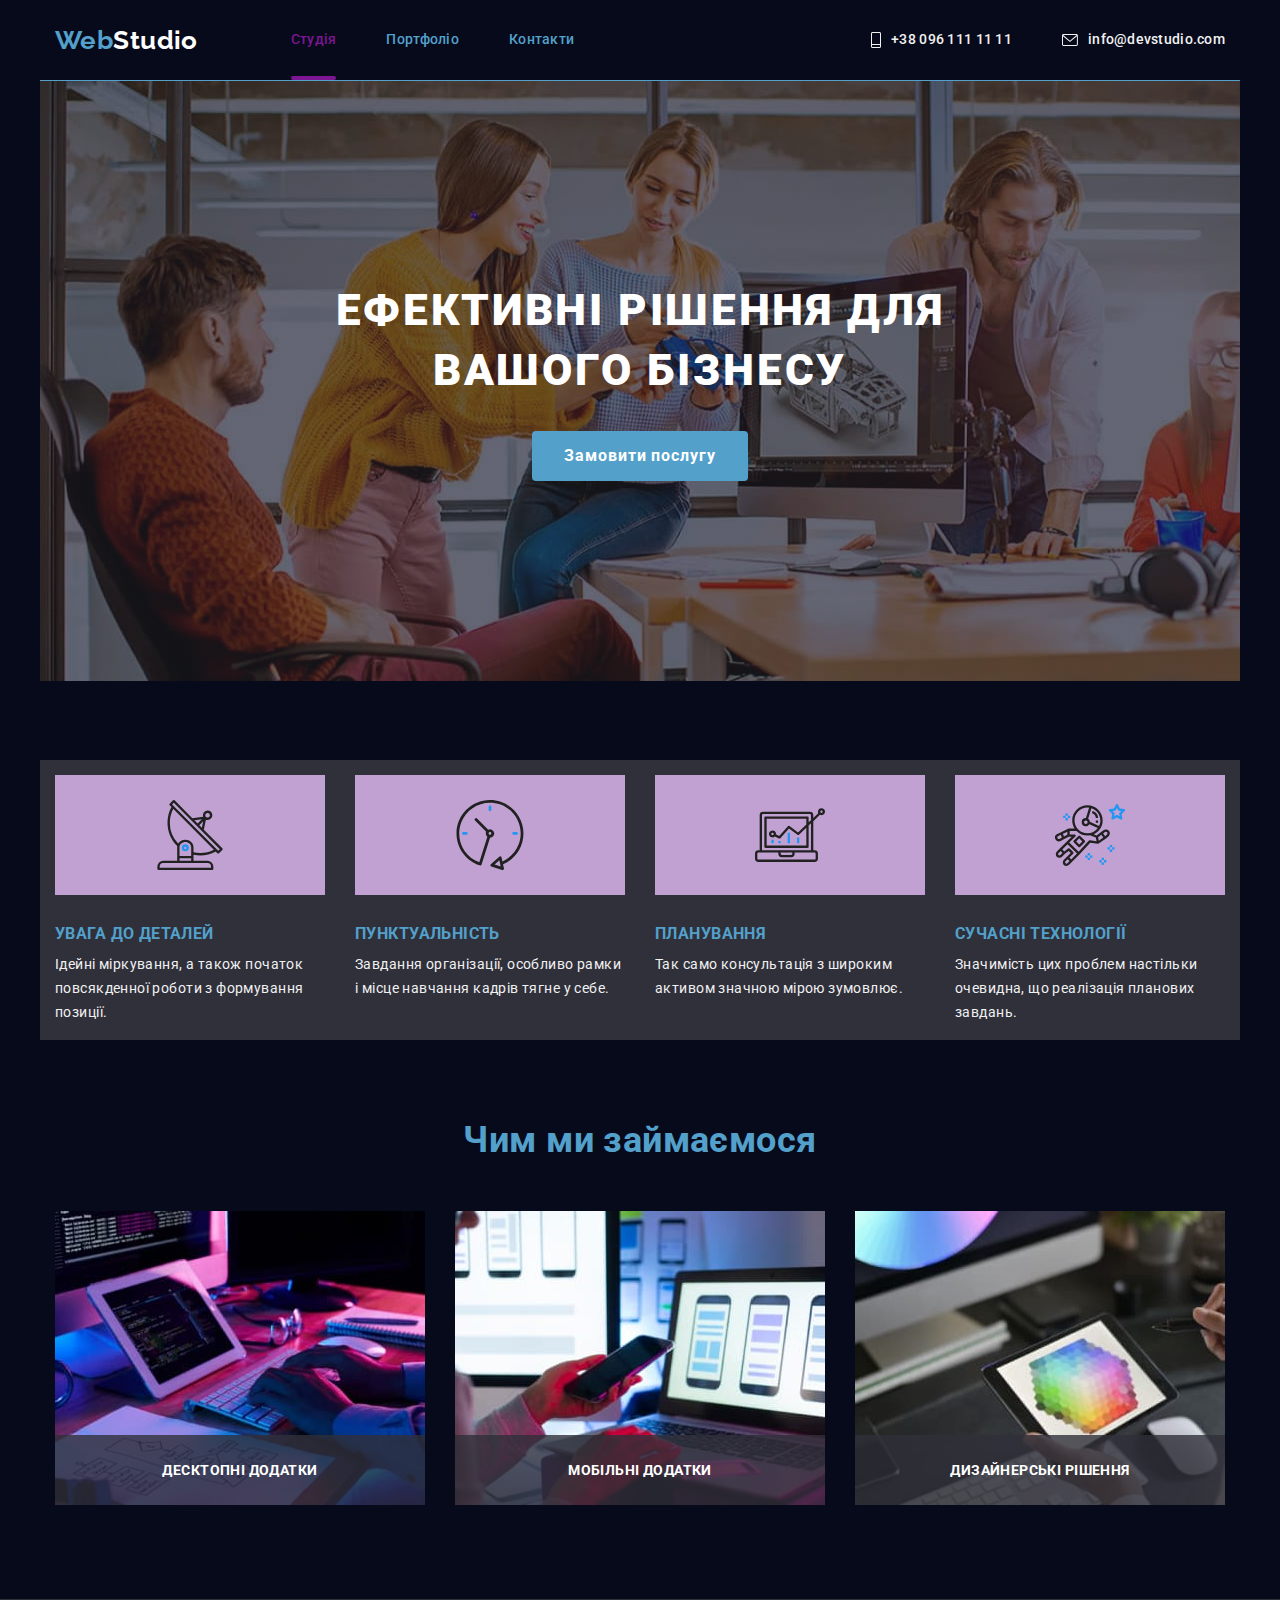
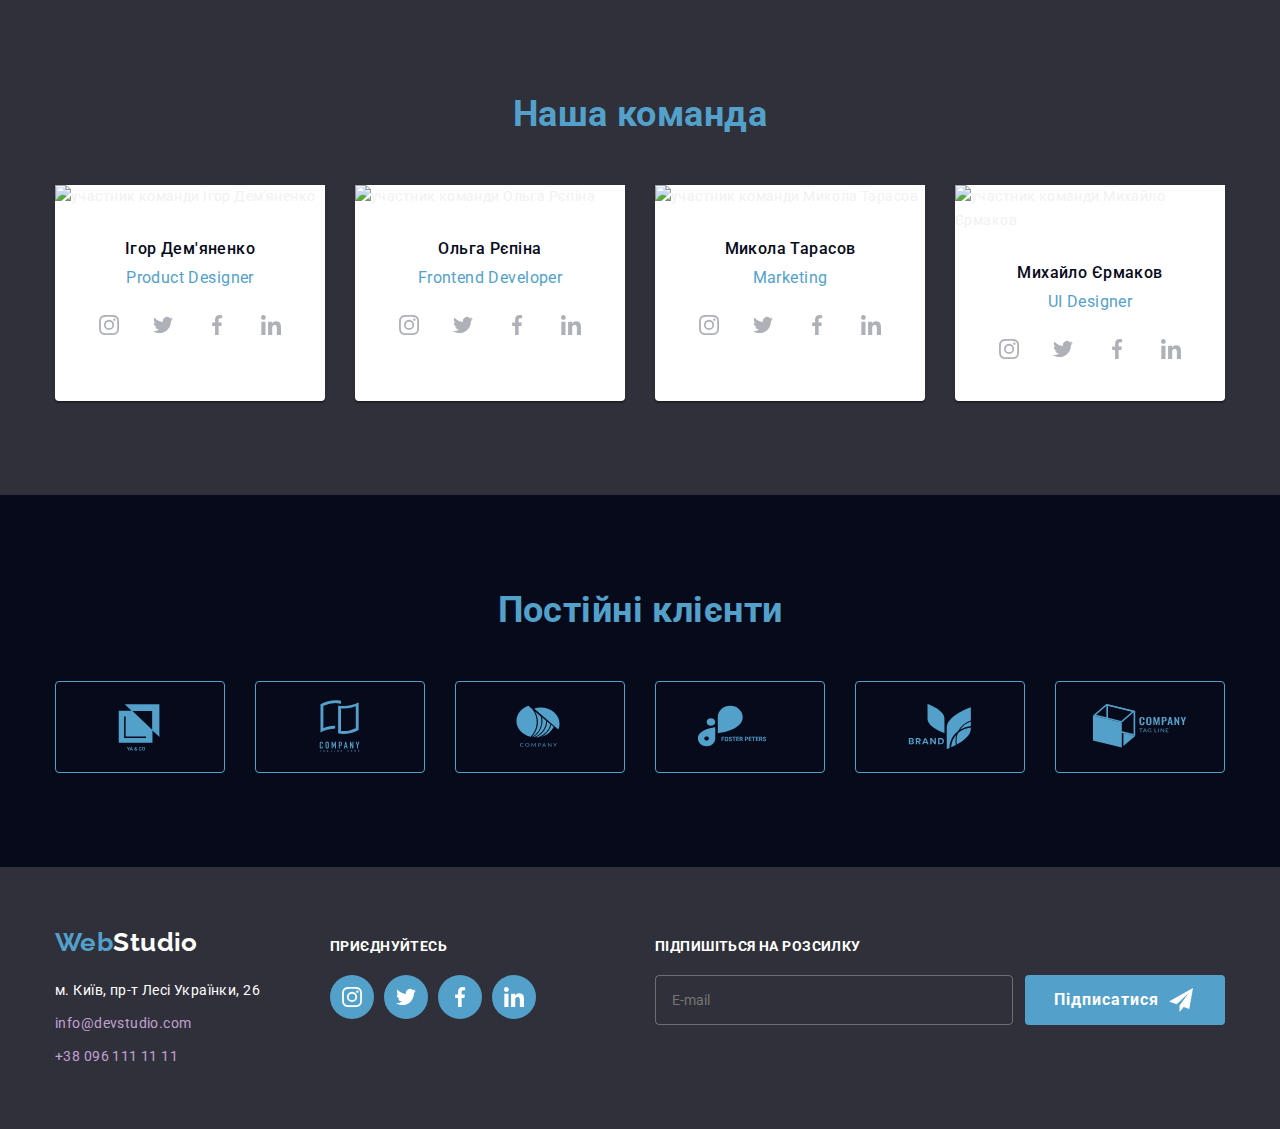
==== commit 4e934820: "change color palette" ====
--- a/index.html
+++ b/index.html
@@ -1,38 +1,62 @@
 <!DOCTYPE html>
 <html lang="uk-UA">
-
-<head>
-  <meta charset="UTF-8" />
-  <meta http-equiv="X-UA-Compatible" content="IE=edge" />
-  <meta name="viewport" content="width=device-width, initial-scale=1.0" />
-  <title>Web Studio</title>
-  <link rel="preconnect" href="https://fonts.googleapis.com" />
-  <link rel="preconnect" href="https://fonts.gstatic.com" crossorigin />
-  <link href="https://fonts.googleapis.com/css2?family=Raleway:wght@700&family=Roboto:wght@400;500;700;900&display=swap"
-    rel="stylesheet" />
-  <link rel="stylesheet" href="./css/main.min.css" />
-</head>
-
-<body>
-  <!-------------- Header ------------------->
-  <header class="header">
-    <div class="container header__container">
-      <a class="logo" href="./index.html">Web<span class="logo__dark">Studio</span></a>
-      <button class="menu__button" type="button" aria-expanded="false" aria-controls="mobile-menu">
-        <svg class="button__open js-open-menu" width="40" height="40" aria-label="Перемикач мобільного меню">
+  <head>
+    <meta charset="UTF-8" />
+    <meta http-equiv="X-UA-Compatible" content="IE=edge" />
+    <meta name="viewport" content="width=device-width, initial-scale=1.0" />
+    <title>Web Studio</title>
+    <link rel="preconnect" href="https://fonts.googleapis.com" />
+    <link rel="preconnect" href="https://fonts.gstatic.com" crossorigin />
+    <link
+      href="https://fonts.googleapis.com/css2?family=Raleway:wght@700&family=Roboto:wght@400;500;700;900&display=swap"
+      rel="stylesheet"
+    />
+    <link rel="stylesheet" href="./css/main.min.css" />
+  </head>
+
+  <body>
+    <!-------------- Header ------------------->
+    <header class="header container">
+      <a class="logo" href="./index.html"
+        >Web<span class="logo__light">Studio</span></a
+      >
+      <button
+        class="menu__button"
+        type="button"
+        aria-expanded="false"
+        aria-controls="mobile-menu"
+      >
+        <svg
+          class="button__open js-open-menu"
+          width="40"
+          height="40"
+          aria-label="Перемикач мобільного меню"
+        >
           <use href="./img/sprite.svg#icon-menu_40px"></use>
         </svg>
       </button>
       <div class="menu js-menu-container" id="mobile-menu">
-        <button class="menu__button" type="button" aria-expanded="false" aria-controls="mobile-menu">
-          <svg class="button__close js-close-menu" width="40" height="40" aria-label="Перемикач мобільного меню">
+        <button
+          class="menu__button"
+          type="button"
+          aria-expanded="false"
+          aria-controls="mobile-menu"
+        >
+          <svg
+            class="button__close js-close-menu"
+            width="40"
+            height="40"
+            aria-label="Перемикач мобільного меню"
+          >
             <use href="./img/sprite.svg#icon-close_40px"></use>
           </svg>
         </button>
         <nav class="nav">
           <ul class="nav__list">
             <li class="nav__item">
-              <a class="nav__link nav__link--current" href="./index.html">Студія</a>
+              <a class="nav__link nav__link--current" href="./index.html"
+                >Студія</a
+              >
             </li>
             <li class="nav__item">
               <a class="nav__link" href="./portfolio.html">Портфоліо</a>
@@ -44,18 +68,26 @@
         </nav>
         <ul class="contact header__contact">
           <li class="contact__item">
-            <a class="contact__link contact__link--tel" href="tel:+380961111111">
+            <a
+              class="contact__link contact__link--tel"
+              href="tel:+380961111111"
+            >
               <svg class="contact__icon" width="10px" height="16px">
                 <use href="img/sprite.svg#icon-tel"></use>
               </svg>
-              +38 096 111 11 </a>
+              +38 096 111 11 11</a
+            >
           </li>
           <li class="contact__item">
-            <a class="contact__link contact__link--post" href="mailto:info@devstudio.com">
+            <a
+              class="contact__link contact__link--post"
+              href="mailto:info@devstudio.com"
+            >
               <svg class="contact__icon" width="16px" height="12px">
                 <use href="img/sprite.svg#icon-post"></use>
               </svg>
-              info@devstudio.com</a>
+              info@devstudio.com</a
+            >
           </li>
         </ul>
         <ul class="menu-social">
@@ -73,22 +105,21 @@
           </li>
         </ul>
       </div>
-    </div>
-  </header>
-  <main>
-    <!-- -------------------Hero---------------------- -->
-    <section class="hero">
-      <div class="container">
+    </header>
+    <main>
+      <!-- -------------------Hero---------------------- -->
+      <section class="hero container">
+        <!-- <div class="container"> -->
         <h1 class="hero__title">Ефективні рішення для вашого бізнесу</h1>
-        <button class="hero__button" type="button" data-modal-open>
+        <button class="button hero__button" type="button" data-modal-open>
           Замовити послугу
         </button>
-      </div>
-    </section>
-    <!-- -------------------Features-------------------- -->
-
-    <section class="section">
-      <div class="container">
+        <!-- </div> -->
+      </section>
+      <!-- -------------------Features-------------------- -->
+
+      <section class="section container">
+        <!-- <div class="container"> -->
         <h2 class="section__title visually-hidden">Наші переваги</h2>
         <ul class="features">
           <li class="features__item">
@@ -111,7 +142,8 @@
             </div>
             <h3 class="features__title">Пунктуальність</h3>
             <p class="features__text">
-              Завдання організації, особливо рамки і місце навчання кадрів тягне у себе.
+              Завдання організації, особливо рамки і місце навчання кадрів тягне
+              у себе.
             </p>
           </li>
           <li class="features__item">
@@ -133,440 +165,511 @@
             </div>
             <h3 class="features__title">СУЧАСНІ ТЕХНОЛОГІЇ</h3>
             <p class="features__text">
-              Значимість цих проблем настільки очевидна, що реалізація планових завдань.
+              Значимість цих проблем настільки очевидна, що реалізація планових
+              завдань.
             </p>
           </li>
         </ul>
-      </div>
-    </section>
-    <!-- -----------works--------------- -->
-    <section class="section section--no-padding-top">
-      <div class="container">
-        <h2 class="section__title">Чим ми займаємося</h2>
-        <ul class="works">
-          <li class="works__item">
-            <picture>
-              <source srcset="./img/box1.jpg 1x, ./img/box1X2.jpg 2x" />
-              <img src="./img/box1.jpg" alt="Десктопні додатки" />
-            </picture>
-            <h3 class="works__title">Десктопні додатки</h3>
-          </li>
-          <li class="works__item">
-            <picture>
-              <source srcset="./img/box2.jpg 1x, ./img/box2X2.jpg 2x" />
-              <img src="./img/box3.jpg" alt="Мобільні додатки" />
-            </picture>
-            <h3 class="works__title">Мобільні додатки</h3>
-          </li>
-          <li class="works__item">
-            <picture>
-              <source srcset="./img/box3.jpg 1x, ./img/box3X2.jpg 2x" />
-              <img src="./img/box3.jpg" alt="Дизайнерські рішення" />
-            </picture>
-
-            <h3 class="works__title">Дизайнерські рішення</h3>
-          </li>
-        </ul>
-      </div>
-    </section>
-
-    <!-- ------------------Team----------------- -->
-    <section class="section section--bgc">
-      <div class="container">
-        <h2 class="section__title">Наша команда</h2>
-        <ul class="team">
-          <li class="team__item">
-            <picture>
-              <source srcset="./img/demianenko.jpg 1x, ./img/demianenko2.jpg 2x" media="(min-width: 1200px)" />
-              <source srcset="
+        <!-- </div> -->
+      </section>
+      <!-- -----------works--------------- -->
+      <section class="section section--no-padding-top">
+        <div class="container">
+          <h2 class="section__title">Чим ми займаємося</h2>
+          <ul class="works">
+            <li class="works__item">
+              <picture>
+                <source srcset="./img/box1.jpg 1x, ./img/box1X2.jpg 2x" />
+                <img src="./img/box1.jpg" alt="Десктопні додатки" />
+              </picture>
+              <h3 class="works__title">Десктопні додатки</h3>
+            </li>
+            <li class="works__item">
+              <picture>
+                <source srcset="./img/box2.jpg 1x, ./img/box2X2.jpg 2x" />
+                <img src="./img/box3.jpg" alt="Мобільні додатки" />
+              </picture>
+              <h3 class="works__title">Мобільні додатки</h3>
+            </li>
+            <li class="works__item">
+              <picture>
+                <source srcset="./img/box3.jpg 1x, ./img/box3X2.jpg 2x" />
+                <img src="./img/box3.jpg" alt="Дизайнерські рішення" />
+              </picture>
+
+              <h3 class="works__title">Дизайнерські рішення</h3>
+            </li>
+          </ul>
+        </div>
+      </section>
+
+      <!-- ------------------Team----------------- -->
+      <section class="section section--bgc">
+        <div class="container">
+          <h2 class="section__title">Наша команда</h2>
+          <ul class="team">
+            <li class="team__item">
+              <picture>
+                <source
+                  srcset="./img/demianenko.jpg 1x, ./img/demianenko2.jpg 2x"
+                  media="(min-width: 1200px)"
+                />
+                <source
+                  srcset="
                     ./img/demianenko-tablet.jpg  1x,
                     ./img/demianenko-tablet2.jpg 2x
-                  " media="(min-width: 768px)" />
-              <source srcset="
+                  "
+                  media="(min-width: 768px)"
+                />
+                <source
+                  srcset="
                     ./img/demianenko-mobile.jpg  1x,
                     ./img/demianenko-mobile2.jpg 2x
-                  " media="(min-width: 480px)" />
-              <img src="./img/demianenko-mobile.jpg" alt="участник команди Ігор Дем'яненко" />
-            </picture>
-
-            <div class="team__description">
-              <h3 class="team__title">Ігор Дем'яненко</h3>
-              <p class="team__text">
-                <span lang="en">Product Designer</span>
-              </p>
-              <ul class="social list">
-                <li class="social__item">
-                  <a href="" class="social__link">
-                    <svg class="social__icon" width="20" height="20">
-                      <use href="./img/sprite.svg#icon-instagram"></use>
-                    </svg>
-                  </a>
-                </li>
-                <li class="social__item">
-                  <a href="" class="social__link">
-                    <svg class="social__icon" width="20" height="20">
-                      <use href="./img/sprite.svg#icon-twitter"></use>
-                    </svg>
-                  </a>
-                </li>
-                <li class="social__item">
-                  <a href="" class="social__link">
-                    <svg class="social__icon" width="20" height="20">
-                      <use href="./img/sprite.svg#icon-facebook"></use>
-                    </svg>
-                  </a>
-                </li>
-                <li class="social__item">
-                  <a href="" class="social__link">
-                    <svg class="social__icon" width="20" height="20">
-                      <use href="./img/sprite.svg#icon-linkedin"></use>
-                    </svg>
-                  </a>
-                </li>
-              </ul>
-            </div>
-          </li>
-          <li class="team__item">
-            <picture>
-              <source srcset="./img/repina.jpg 1x, ./img/repina2.jpg 2x" media="(min-width: 1200px)" />
-              <source srcset="
+                  "
+                  media="(min-width: 480px)"
+                />
+                <img
+                  src="./img/demianenko-mobile.jpg"
+                  alt="участник команди Ігор Дем'яненко"
+                />
+              </picture>
+
+              <div class="team__description">
+                <h3 class="team__title">Ігор Дем'яненко</h3>
+                <p class="team__text">
+                  <span lang="en">Product Designer</span>
+                </p>
+                <ul class="social list">
+                  <li class="social__item">
+                    <a href="" class="social__link">
+                      <svg class="social__icon" width="20" height="20">
+                        <use href="./img/sprite.svg#icon-instagram"></use>
+                      </svg>
+                    </a>
+                  </li>
+                  <li class="social__item">
+                    <a href="" class="social__link">
+                      <svg class="social__icon" width="20" height="20">
+                        <use href="./img/sprite.svg#icon-twitter"></use>
+                      </svg>
+                    </a>
+                  </li>
+                  <li class="social__item">
+                    <a href="" class="social__link">
+                      <svg class="social__icon" width="20" height="20">
+                        <use href="./img/sprite.svg#icon-facebook"></use>
+                      </svg>
+                    </a>
+                  </li>
+                  <li class="social__item">
+                    <a href="" class="social__link">
+                      <svg class="social__icon" width="20" height="20">
+                        <use href="./img/sprite.svg#icon-linkedin"></use>
+                      </svg>
+                    </a>
+                  </li>
+                </ul>
+              </div>
+            </li>
+            <li class="team__item">
+              <picture>
+                <source
+                  srcset="./img/repina.jpg 1x, ./img/repina2.jpg 2x"
+                  media="(min-width: 1200px)"
+                />
+                <source
+                  srcset="
                     ./img/repina-tablet.jpg  1x,
                     ./img/repina-tablet2.jpg 2x
-                  " media="(min-width: 768px)" />
-              <source srcset="
+                  "
+                  media="(min-width: 768px)"
+                />
+                <source
+                  srcset="
                     ./img/repina-mobile.jpg  1x,
                     ./img/repina-mobile2.jpg 2x
-                  " media="(min-width: 480px)" />
-              <img src="./img/repina-mobile.jpg" alt="участник команди Ольга Рєпіна" />
-            </picture>
-            <div class="team__description">
-              <h3 class="team__title">Ольга Рєпіна</h3>
-              <p class="team__text">
-                <span lang="en">Frontend Developer</span>
-              </p>
-              <ul class="social list">
-                <li class="social__item">
-                  <a href="" class="social__link">
-                    <svg class="social__icon" width="20" height="20">
-                      <use href="./img/sprite.svg#icon-instagram"></use>
-                    </svg>
-                  </a>
-                </li>
-                <li class="social__item">
-                  <a href="" class="social__link">
-                    <svg class="social__icon" width="20" height="20">
-                      <use href="./img/sprite.svg#icon-twitter"></use>
-                    </svg>
-                  </a>
-                </li>
-                <li class="social__item">
-                  <a href="" class="social__link">
-                    <svg class="social__icon" width="20" height="20">
-                      <use href="./img/sprite.svg#icon-facebook"></use>
-                    </svg>
-                  </a>
-                </li>
-                <li class="social__item">
-                  <a href="" class="social__link">
-                    <svg class="social__icon" width="20" height="20">
-                      <use href="./img/sprite.svg#icon-linkedin"></use>
-                    </svg>
-                  </a>
-                </li>
-              </ul>
-            </div>
-          </li>
-          <li class="team__item">
-            <picture>
-              <source srcset="./img/tarasov.jpg 1x, ./img/tarasov2.jpg 2x" media="(min-width: 1200px)" />
-              <source srcset="
+                  "
+                  media="(min-width: 480px)"
+                />
+                <img
+                  src="./img/repina-mobile.jpg"
+                  alt="участник команди Ольга Рєпіна"
+                />
+              </picture>
+              <div class="team__description">
+                <h3 class="team__title">Ольга Рєпіна</h3>
+                <p class="team__text">
+                  <span lang="en">Frontend Developer</span>
+                </p>
+                <ul class="social list">
+                  <li class="social__item">
+                    <a href="" class="social__link">
+                      <svg class="social__icon" width="20" height="20">
+                        <use href="./img/sprite.svg#icon-instagram"></use>
+                      </svg>
+                    </a>
+                  </li>
+                  <li class="social__item">
+                    <a href="" class="social__link">
+                      <svg class="social__icon" width="20" height="20">
+                        <use href="./img/sprite.svg#icon-twitter"></use>
+                      </svg>
+                    </a>
+                  </li>
+                  <li class="social__item">
+                    <a href="" class="social__link">
+                      <svg class="social__icon" width="20" height="20">
+                        <use href="./img/sprite.svg#icon-facebook"></use>
+                      </svg>
+                    </a>
+                  </li>
+                  <li class="social__item">
+                    <a href="" class="social__link">
+                      <svg class="social__icon" width="20" height="20">
+                        <use href="./img/sprite.svg#icon-linkedin"></use>
+                      </svg>
+                    </a>
+                  </li>
+                </ul>
+              </div>
+            </li>
+            <li class="team__item">
+              <picture>
+                <source
+                  srcset="./img/tarasov.jpg 1x, ./img/tarasov2.jpg 2x"
+                  media="(min-width: 1200px)"
+                />
+                <source
+                  srcset="
                     ./img/tarasov-tablet.jpg  1x,
                     ./img/tarasov-tablet2.jpg 2x
-                  " media="(min-width: 768px)" />
-              <source srcset="
+                  "
+                  media="(min-width: 768px)"
+                />
+                <source
+                  srcset="
                     ./img/tarasov-mobile.jpg  1x,
                     ./img/tarasov-mobile2.jpg 2x
-                  " media="(min-width: 480px)" />
-              <img src="./img/tarasov-mobile.jpg" alt="участник команди Микола Тарасов" />
-            </picture>
-            <div class="team__description">
-              <h3 class="team__title">Микола Тарасов</h3>
-              <p class="team__text"><span lang="en">Marketing</span></p>
-              <ul class="social list">
-                <li class="social__item">
-                  <a href="" class="social__link">
-                    <svg class="social__icon" width="20" height="20">
-                      <use href="./img/sprite.svg#icon-instagram"></use>
-                    </svg>
-                  </a>
-                </li>
-                <li class="social__item">
-                  <a href="" class="social__link">
-                    <svg class="social__icon" width="20" height="20">
-                      <use href="./img/sprite.svg#icon-twitter"></use>
-                    </svg>
-                  </a>
-                </li>
-                <li class="social__item">
-                  <a href="" class="social__link">
-                    <svg class="social__icon" width="20" height="20">
-                      <use href="./img/sprite.svg#icon-facebook"></use>
-                    </svg>
-                  </a>
-                </li>
-                <li class="social__item">
-                  <a href="" class="social__link">
-                    <svg class="social__icon" width="20" height="20">
-                      <use href="./img/sprite.svg#icon-linkedin"></use>
-                    </svg>
-                  </a>
-                </li>
-              </ul>
-            </div>
-          </li>
-          <li class="team__item">
-            <picture>
-              <source srcset="./img/ermakov.jpg 1x, ./img/ermakov2.jpg 2x" media="(min-width: 1200px)" />
-              <source srcset="
+                  "
+                  media="(min-width: 480px)"
+                />
+                <img
+                  src="./img/tarasov-mobile.jpg"
+                  alt="участник команди Микола Тарасов"
+                />
+              </picture>
+              <div class="team__description">
+                <h3 class="team__title">Микола Тарасов</h3>
+                <p class="team__text"><span lang="en">Marketing</span></p>
+                <ul class="social list">
+                  <li class="social__item">
+                    <a href="" class="social__link">
+                      <svg class="social__icon" width="20" height="20">
+                        <use href="./img/sprite.svg#icon-instagram"></use>
+                      </svg>
+                    </a>
+                  </li>
+                  <li class="social__item">
+                    <a href="" class="social__link">
+                      <svg class="social__icon" width="20" height="20">
+                        <use href="./img/sprite.svg#icon-twitter"></use>
+                      </svg>
+                    </a>
+                  </li>
+                  <li class="social__item">
+                    <a href="" class="social__link">
+                      <svg class="social__icon" width="20" height="20">
+                        <use href="./img/sprite.svg#icon-facebook"></use>
+                      </svg>
+                    </a>
+                  </li>
+                  <li class="social__item">
+                    <a href="" class="social__link">
+                      <svg class="social__icon" width="20" height="20">
+                        <use href="./img/sprite.svg#icon-linkedin"></use>
+                      </svg>
+                    </a>
+                  </li>
+                </ul>
+              </div>
+            </li>
+            <li class="team__item">
+              <picture>
+                <source
+                  srcset="./img/ermakov.jpg 1x, ./img/ermakov2.jpg 2x"
+                  media="(min-width: 1200px)"
+                />
+                <source
+                  srcset="
                     ./img/ermakov-tablet.jpg  1x,
                     ./img/ermakov-tablet2.jpg 2x
-                  " media="(min-width: 768px)" />
-              <source srcset="
+                  "
+                  media="(min-width: 768px)"
+                />
+                <source
+                  srcset="
                     ./img/ermakov-mobile.jpg  1x,
                     ./img/ermakov-mobile2.jpg 2x
-                  " media="(min-width: 480px)" />
-              <img src="./img/ermakov-mobile.jpg" alt="участник команди Михайло Єрмаков" />
-            </picture>
-            <div class="team__description">
-              <h3 class="team__title">Михайло Єрмаков</h3>
-              <p class="team__text"><span lang="en">UI Designer</span></p>
-              <ul class="social list">
-                <li class="social__item">
-                  <a href="" class="social__link">
-                    <svg class="social__icon" width="20" height="20">
-                      <use href="./img/sprite.svg#icon-instagram"></use>
-                    </svg>
-                  </a>
-                </li>
-                <li class="social__item">
-                  <a href="" class="social__link">
-                    <svg class="social__icon" width="20" height="20">
-                      <use href="./img/sprite.svg#icon-twitter"></use>
-                    </svg>
-                  </a>
-                </li>
-                <li class="social__item">
-                  <a href="" class="social__link">
-                    <svg class="social__icon" width="20" height="20">
-                      <use href="./img/sprite.svg#icon-facebook"></use>
-                    </svg>
-                  </a>
-                </li>
-                <li class="social__item">
-                  <a href="" class="social__link">
-                    <svg class="social__icon" width="20" height="20">
-                      <use href="./img/sprite.svg#icon-linkedin"></use>
-                    </svg>
-                  </a>
-                </li>
-              </ul>
-            </div>
-          </li>
-        </ul>
+                  "
+                  media="(min-width: 480px)"
+                />
+                <img
+                  src="./img/ermakov-mobile.jpg"
+                  alt="участник команди Михайло Єрмаков"
+                />
+              </picture>
+              <div class="team__description">
+                <h3 class="team__title">Михайло Єрмаков</h3>
+                <p class="team__text"><span lang="en">UI Designer</span></p>
+                <ul class="social list">
+                  <li class="social__item">
+                    <a href="" class="social__link">
+                      <svg class="social__icon" width="20" height="20">
+                        <use href="./img/sprite.svg#icon-instagram"></use>
+                      </svg>
+                    </a>
+                  </li>
+                  <li class="social__item">
+                    <a href="" class="social__link">
+                      <svg class="social__icon" width="20" height="20">
+                        <use href="./img/sprite.svg#icon-twitter"></use>
+                      </svg>
+                    </a>
+                  </li>
+                  <li class="social__item">
+                    <a href="" class="social__link">
+                      <svg class="social__icon" width="20" height="20">
+                        <use href="./img/sprite.svg#icon-facebook"></use>
+                      </svg>
+                    </a>
+                  </li>
+                  <li class="social__item">
+                    <a href="" class="social__link">
+                      <svg class="social__icon" width="20" height="20">
+                        <use href="./img/sprite.svg#icon-linkedin"></use>
+                      </svg>
+                    </a>
+                  </li>
+                </ul>
+              </div>
+            </li>
+          </ul>
+        </div>
+      </section>
+      <!-- clients -->
+      <section class="section">
+        <div class="container">
+          <h2 class="section__title">Постійні клієнти</h2>
+          <ul class="clients">
+            <li class="clients__item">
+              <a class="clients__link" href="">
+                <svg class="clients__icon" height="60" width="106">
+                  <use href="./img/sprite.svg#icon-client1"></use>
+                </svg>
+              </a>
+            </li>
+            <li class="clients__item">
+              <a class="clients__link" href="">
+                <svg class="clients__icon" height="60" width="106">
+                  <use href="./img/sprite.svg#icon-client2"></use>
+                </svg>
+              </a>
+            </li>
+            <li class="clients__item">
+              <a href="" class="clients__link">
+                <svg class="clients__icon" height="60" width="106">
+                  <use href="./img/sprite.svg#icon-client3"></use>
+                </svg>
+              </a>
+            </li>
+            <li class="clients__item">
+              <a class="clients__link" href="">
+                <svg class="clients__icon" height="60" width="106">
+                  <use href="./img/sprite.svg#icon-client4"></use>
+                </svg>
+              </a>
+            </li>
+            <li class="clients__item">
+              <a class="clients__link" href="">
+                <svg class="clients__icon" height="60" width="106">
+                  <use href="./img/sprite.svg#icon-client5"></use>
+                </svg>
+              </a>
+            </li>
+            <li class="clients__item">
+              <a class="clients__link" href="">
+                <svg class="clients__icon" height="60" width="106">
+                  <use href="./img/sprite.svg#icon-client6"></use>
+                </svg>
+              </a>
+            </li>
+          </ul>
+        </div>
+      </section>
+    </main>
+
+    <!-- footer -->
+
+    <footer class="footer">
+      <div class="container footer__container">
+        <div class="footer__address">
+          <a class="logo" href="./index.html"
+            >Web<span class="logo__light">Studio</span></a
+          >
+          <address>
+            <ul class="address">
+              <li class="address__item">
+                <a
+                  class="address__link address__link--office"
+                  href="https://www.google.com/maps/d/viewer?msa=0&mid=10uSM3H-mIU3GznYo2szRIEphczw&ll=50.42732700000001%2C30.538092&z=17"
+                  target="_blank"
+                  rel="noreferrer noopener"
+                  >м. Київ, пр-т Лесі Українки, 26
+                </a>
+              </li>
+              <li class="address__item">
+                <a class="address__link" href="mailto:info@devstudio.com"
+                  >info@devstudio.com</a
+                >
+              </li>
+              <li class="address__item">
+                <a class="address__link" href="tel:+380961111111"
+                  >+38 096 111 11 11</a
+                >
+              </li>
+            </ul>
+          </address>
+        </div>
+        <div class="follow">
+          <b class="follow__title">приєднуйтесь</b>
+          <ul class="social">
+            <li class="social__item">
+              <a class="social__link social__link--footer" href="">
+                <svg class="social__icon" width="20" height="20">
+                  <use href="./img/sprite.svg#icon-instagram"></use>
+                </svg>
+              </a>
+            </li>
+            <li class="social__item">
+              <a class="social__link social__link--footer" href="">
+                <svg class="social__icon" width="20" height="20">
+                  <use href="./img/sprite.svg#icon-twitter"></use>
+                </svg>
+              </a>
+            </li>
+            <li class="social__item">
+              <a class="social__link social__link--footer" href="">
+                <svg class="follow__icon" width="20" height="20">
+                  <use href="./img/sprite.svg#icon-facebook"></use>
+                </svg>
+              </a>
+            </li>
+            <li class="social__item">
+              <a class="social__link social__link--footer" href="">
+                <svg class="socialicon" width="20" height="20">
+                  <use href="./img/sprite.svg#icon-linkedin"></use>
+                </svg>
+              </a>
+            </li>
+          </ul>
+        </div>
+        <div class="mailing">
+          <b class="mailing__title">Підпишіться на розсилку</b>
+          <form class="mailing__form">
+            <label>
+              <input
+                class="mailing__input"
+                type="email"
+                name="email"
+                placeholder="E-mail"
+              />
+            </label>
+            <button class="button mailing__button" type="submit">
+              Підписатися
+              <svg class="mailing-button-icon" width="24" height="24">
+                <use href="img/sprite.svg#icon-send"></use>
+              </svg>
+            </button>
+          </form>
+        </div>
       </div>
-    </section>
-    <!-- clients -->
-    <section class="section">
-      <div class="container">
-        <h2 class="section__title">Постійні клієнти</h2>
-        <ul class="clients">
-          <li class="clients__item">
-            <a class="clients__link" href="">
-              <svg class="clients__icon" height="60" width="106">
-                <use href="./img/sprite.svg#icon-client1"></use>
-              </svg>
-            </a>
-          </li>
-          <li class="clients__item">
-            <a class="clients__link" href="">
-              <svg class="clients__icon" height="60" width="106">
-                <use href="./img/sprite.svg#icon-client2"></use>
-              </svg>
-            </a>
-          </li>
-          <li class="clients__item">
-            <a href="" class="clients__link">
-              <svg class="clients__icon" height="60" width="106">
-                <use href="./img/sprite.svg#icon-client3"></use>
-              </svg>
-            </a>
-          </li>
-          <li class="clients__item">
-            <a class="clients__link" href="">
-              <svg class="clients__icon" height="60" width="106">
-                <use href="./img/sprite.svg#icon-client4"></use>
-              </svg>
-            </a>
-          </li>
-          <li class="clients__item">
-            <a class="clients__link" href="">
-              <svg class="clients__icon" height="60" width="106">
-                <use href="./img/sprite.svg#icon-client5"></use>
-              </svg>
-            </a>
-          </li>
-          <li class="clients__item">
-            <a class="clients__link" href="">
-              <svg class="clients__icon" height="60" width="106">
-                <use href="./img/sprite.svg#icon-client6"></use>
-              </svg>
-            </a>
-          </li>
-        </ul>
-      </div>
-    </section>
-  </main>
-
-  <!-- footer -->
-
-  <footer class="footer">
-    <div class="container footer__container">
-      <div class="footer__address">
-        <a class="logo" href="./index.html">Web<span class="logo__light">Studio</span></a>
-        <address>
-          <ul class="address">
-            <li class="address__item">
-              <a class="address__link address__link--office"
-                href="https://www.google.com/maps/d/viewer?msa=0&mid=10uSM3H-mIU3GznYo2szRIEphczw&ll=50.42732700000001%2C30.538092&z=17"
-                target="_blank" rel="noreferrer noopener">м. Київ, пр-т Лесі Українки, 26
-              </a>
-            </li>
-            <li class="address__item">
-              <a class="address__link" href="mailto:info@devstudio.com">info@devstudio.com</a>
-            </li>
-            <li class="address__item">
-              <a class="address__link" href="tel:+380961111111">+38 096 111 11 11</a>
-            </li>
-          </ul>
-        </address>
-      </div>
-      <div class="follow">
-        <b class="follow__title">приєднуйтесь</b>
-        <ul class="social">
-          <li class="social__item">
-            <a class="social__link social__link--footer" href="">
-              <svg class="social__icon" width="20" height="20">
-                <use href="./img/sprite.svg#icon-instagram"></use>
-              </svg>
-            </a>
-          </li>
-          <li class="social__item">
-            <a class="social__link social__link--footer" href="">
-              <svg class="social__icon" width="20" height="20">
-                <use href="./img/sprite.svg#icon-twitter"></use>
-              </svg>
-            </a>
-          </li>
-          <li class="social__item">
-            <a class="social__link social__link--footer" href="">
-              <svg class="follow__icon" width="20" height="20">
-                <use href="./img/sprite.svg#icon-facebook"></use>
-              </svg>
-            </a>
-          </li>
-          <li class="social__item">
-            <a class="social__link social__link--footer" href="">
-              <svg class="socialicon" width="20" height="20">
-                <use href="./img/sprite.svg#icon-linkedin"></use>
-              </svg>
-            </a>
-          </li>
-        </ul>
-      </div>
-      <div class="mailing">
-        <b class="mailing__title">Підпишіться на розсилку</b>
-        <form class="mailing__form">
-          <label>
-            <input class="mailing__input" type="email" name="email" placeholder="E-mail" />
+    </footer>
+
+    <!-- modal -->
+    <div class="backdrop is-hidden" data-modal>
+      <div class="modal">
+        <button class="button__modal" type="button" data-modal-close>
+          <svg class="button__icon" width="18" height="18">
+            <use href="./img/sprite.svg#icon-close"></use>
+          </svg>
+        </button>
+
+        <form class="form">
+          <b class="form__title">Залиште свої дані, ми вам передзвонимо</b>
+          <label class="form__field">
+            <span class="form__label">Ім'я</span>
+            <input class="form__input" type="text" name="name" />
+
+            <svg class="form__icon" width="12" height="12">
+              <use href="img/sprite.svg#icon-person"></use>
+            </svg>
           </label>
-          <button class="mailing__button" type="submit">
-            Підписатися
-            <svg class="mailing-button-icon" width="24" height="24">
-              <use href="img/sprite.svg#icon-send"></use>
+          <label class="form__field"
+            ><span class="form__label">Телефон</span>
+            <input class="form__input" type="tel" name="tel" />
+
+            <svg class="form__icon" width="13" height="13">
+              <use href="img/sprite.svg#icon-phone"></use>
             </svg>
-          </button>
+          </label>
+          <label class="form__field"
+            ><span class="form__label">Пошта</span>
+            <input class="form__input" type="email" name="email" />
+
+            <svg class="form__icon" width="15" height="12">
+              <use href="img/sprite.svg#icon-email"></use>
+            </svg>
+          </label>
+          <label class="comment">
+            <span class="comment__title">Комментар</span>
+            <textarea
+              class="comment__input"
+              name="comment"
+              rows="10"
+              placeholder="Введіть текст"
+            ></textarea>
+          </label>
+          <label class="checkbox">
+            <input class="checkbox__input" type="checkbox" name="agreement" />
+
+            <svg class="checkbox__icon" width="16" height="15">
+              <use href="./img/sprite.svg#icon-check"></use>
+            </svg>
+
+            <span
+              >Погоджуюся з розсилкою та приймаю
+              <a class="form__link" href="">Умови договору</a></span
+            >
+          </label>
+          <button class="button form__button" type="submit">Відправити</button>
         </form>
       </div>
     </div>
-  </footer>
-
-  <!-- modal -->
-  <div class="backdrop is-hidden" data-modal>
-    <div class="modal">
-      <button class="button__modal" type="button" data-modal-close>
-        <svg class="button__icon" width="18" height="18">
-          <use href="./img/sprite.svg#icon-close"></use>
-        </svg>
-      </button>
-
-      <form class="form">
-        <b class="form__title">Залиште свої дані, ми вам передзвонимо</b>
-        <label class="form__field">
-          <span class="form__label">Ім'я</span>
-          <input class="form__input" type="text" name="name" />
-
-          <svg class="form__icon" width="12" height="12">
-            <use href="img/sprite.svg#icon-person"></use>
-          </svg>
-        </label>
-        <label class="form__field"><span class="form__label">Телефон</span>
-          <input class="form__input" type="tel" name="tel" />
-
-          <svg class="form__icon" width="13" height="13">
-            <use href="img/sprite.svg#icon-phone"></use>
-          </svg>
-        </label>
-        <label class="form__field"><span class="form__label">Пошта</span>
-          <input class="form__input" type="email" name="email" />
-
-          <svg class="form__icon" width="15" height="12">
-            <use href="img/sprite.svg#icon-email"></use>
-          </svg>
-        </label>
-        <label class="comment">
-          <span class="commrnt__title">Комментар</span>
-          <textarea class="comment__input" name="comment" rows="10" placeholder="Введіть текст"></textarea>
-        </label>
-        <label class="checkbox">
-          <input class="checkbox__input" type="checkbox" name="agreement" />
-
-          <svg class="checkbox__icon" width="16" height="15">
-            <use href="./img/sprite.svg#icon-check"></use>
-          </svg>
-
-          <span>Погоджуюся з розсилкою та приймаю
-            <a class="form__link" href="">Умови договору</a></span>
-        </label>
-        <button class="form__button" type="submit">Відправити</button>
-      </form>
-    </div>
-  </div>
-  <script src="./js/modal.js"></script>
-  <script src="./js/mobile-menu.js"></script>
-
-  <script>
-    (() => {
-      document.querySelector(".form").addEventListener("submit", (e) => {
-        e.preventDefault();
-
-        new FormData(e.currentTarget).forEach((value, name) =>
-          console.log(`${name}: ${value}`)
-        );
-
-        e.currentTarget.reset();
-      });
-    })();
-  </script>
-</body>
-
-</html>+    <script src="./js/modal.js"></script>
+    <script src="./js/mobile-menu.js"></script>
+
+    <script>
+      (() => {
+        document.querySelector('.form').addEventListener('submit', e => {
+          e.preventDefault();
+
+          new FormData(e.currentTarget).forEach((value, name) =>
+            console.log(`${name}: ${value}`)
+          );
+
+          e.currentTarget.reset();
+        });
+      })();
+    </script>
+  </body>
+</html>
--- a/css/main.min.css
+++ b/css/main.min.css
@@ -1,7 +1 @@
-/*! modern-normalize v1.1.0 | MIT License | https://github.com/sindresorhus/modern-normalize */*,::before,::after{box-sizing:border-box}html{line-height:1.15;-webkit-text-size-adjust:100%;-moz-tab-size:4;tab-size:4}body{margin:0;font-family:system-ui,-apple-system,"Segoe UI",Roboto,Helvetica,Arial,sans-serif,"Apple Color Emoji","Segoe UI Emoji"}hr{height:0;color:inherit}abbr[title]{text-decoration:underline dotted}b,strong{font-weight:bolder}code,kbd,samp,pre{font-family:ui-monospace,- SFMono-Regular,- Consolas,- 'Liberation Mono',- Menlo,- monospace;font-size:1em}small{font-size:80%}sub,sup{font-size:75%;line-height:0;position:relative;vertical-align:baseline}sub{bottom:-0.25em}sup{top:-0.5em}table{text-indent:0;border-color:inherit}button,input,optgroup,select,textarea{font-family:inherit;font-size:100%;line-height:1.15;margin:0}button,select{text-transform:none}button,[type='button'],[type='reset'],[type='submit']{-webkit-appearance:button}::-moz-focus-inner{border-style:none;padding:0}:-moz-focusring{outline:1px dotted ButtonText}:-moz-ui-invalid{box-shadow:none}legend{padding:0}progress{vertical-align:baseline}::-webkit-inner-spin-button,::-webkit-outer-spin-button{height:auto}[type='search']{-webkit-appearance:textfield;outline-offset:-2px}::-webkit-search-decoration{-webkit-appearance:none}::-webkit-file-upload-button{-webkit-appearance:button;font:inherit}summary{display:list-item}.visually-hidden{position:absolute;white-space:nowrap;width:1px;height:1px;overflow:hidden;border:0;padding:0;clip:rect(0);clip-path:inset(50%);margin:-1px}body{color:#757575;font-family:Roboto, sans-serif;font-size:14px;line-height:1.71;letter-spacing:0.03em}h1,h2,h3,ul,p{margin:0px;padding:0px}ul{list-style:none}a{text-decoration:none}img{display:block;max-width:100%;height:auto}.container{padding-left:15px;padding-right:15px;margin-left:auto;margin-right:auto}@media screen and (min-width: 480px){.container{width:480px}}@media screen and (min-width: 768px){.container{width:768px}}@media screen and (min-width: 1200px){.container{width:1200px}}.section{padding-top:60px;padding-bottom:60px}@media screen and (min-width: 1200px){.section{padding-top:94px;padding-bottom:94px}}.section__title{color:#212121;font-weight:700;font-size:28px;line-height:1.18;text-align:center;margin-bottom:30px}@media screen and (min-width: 1200px){.section__title{font-size:36px;line-height:1.17;margin-bottom:50px}}.header{border-bottom:1px solid #ececec}.header__container{position:relative}@media screen and (max-width: 767px){.header__container{padding-top:16px;padding-bottom:16px}}@media screen and (min-width: 768px){.header__container{display:flex;align-items:center}}@media screen and (max-width: 479px){.nav__item:not(:last-child){margin-bottom:25px}}@media screen and (min-width: 480px) and (max-width: 767px){.nav__item:not(:last-child){margin-bottom:35px}}@media screen and (min-width: 768px){.nav__list{display:flex}.nav__item:not(:last-child){margin-right:50px}}.nav__link{position:relative;text-decoration:none;color:#212121;font-weight:500;letter-spacing:0.02em;font-size:30px;line-height:1.18;transition:color 250ms cubic-bezier(0.4, 0, 0.2, 1)}@media screen and (min-width: 480px){.nav__link{font-size:40px}}.nav__link:hover,.nav__link:focus{color:#2196f3}.nav__link--current{color:#2196f3}@media screen and (min-width: 768px){.nav__link{display:block;padding:32px 0;font-size:14px;line-height:1.14}}@media screen and (min-width: 768px){.nav__link--current::after{position:absolute;bottom:0;left:0;content:"";display:block;width:100%;height:4px;border-radius:2px;background-color:#2196f3}}@media screen and (max-width: 767px){.contact{margin-bottom:64px}.contact__item:not(:last-child){margin-bottom:32px}.contact__icon{display:none}}@media screen and (min-width: 768px){.contact{display:flex;flex-direction:column-reverse;margin-left:auto}.contact__item:not(:last-child){margin-top:10px}.contact__icon{fill:currentColor;margin-right:8px}}@media screen and (min-width: 1200px){.contact{flex-direction:row;margin-left:auto}.contact__icon{margin-right:10px}.contact__item:not(:last-child){margin-top:0;margin-right:50px}}.contact__link{color:#757575;font-weight:500;letter-spacing:0.02em;transition:color 250ms cubic-bezier(0.4, 0, 0.2, 1)}.contact__link:hover,.contact__link:focus{color:#2196f3}.contact__link--tel{font-size:24px;line-height:1.18;color:#2196f3}.contact__link--post{font-size:14px;line-height:1.17}@media screen and (min-width: 480px) and (max-width: 767px){.contact__link--tel{font-size:34px}.contact__link--post{font-size:24px}}@media screen and (min-width: 768px){.contact__link{font-size:12px;line-height:1.17;display:flex;align-items:center;color:inherit}.contact__link--post .contact__icon{width:14px;height:10px}.contact__link--tel .contact__icon{width:10px;height:14px}}@media screen and (min-width: 1200px){.contact__link{font-size:14px;line-height:1.14}.contact__link--post .contact__icon{width:16px;height:12px}.contact__link--tel .contact__icon{width:10px;height:16px}}.menu-social{display:flex;flex-wrap:wrap}.menu-social__item:not(:last-child){margin-right:5px;padding-right:5px;border-right:1px solid rgba(33,33,33,0.2)}.menu-social__link{font-weight:500;font-size:12px;line-height:1.22;letter-spacing:0.02em;color:#2196f3}@media screen and (min-width: 480px){.menu-social__item:not(:last-child){margin-right:10px;padding-right:10px}.menu-social__link{font-size:18px}}@media screen and (min-width: 768px){.menu-social{display:none}}.logo{color:#2196f3;font-family:Raleway, sans-serif;font-weight:700;font-size:24px;line-height:1.17}.logo__dark{color:#000}.logo__light{color:#fff}@media screen and (min-width: 1200px){.logo{font-size:26px;line-height:1.19}}.hero{max-width:1600px;margin-left:auto;margin-right:auto;padding:118px 0;background-color:#2f303a;text-align:center;background-image:linear-gradient(to right, rgba(47,48,58,0.4), rgba(47,48,58,0.4)),url(../img/hero-mobile.jpg);background-size:cover}@media (min-device-pixel-ratio: 2), (min-resolution: 192dpi), (min-resolution: 2dppx){.hero{background-image:linear-gradient(to right, rgba(47,48,58,0.4), rgba(47,48,58,0.4)),url(../img/hero-mobile2.jpg)}}@media screen and (min-width: 768px){.hero{background-image:linear-gradient(to right, rgba(47,48,58,0.4), rgba(47,48,58,0.4)),url(../img/hero-tablet1X.jpg)}}@media screen and (min-width: 768px) and (min-device-pixel-ratio: 2), screen and (min-width: 768px) and (min-resolution: 192dpi), screen and (min-width: 768px) and (min-resolution: 2dppx){.hero{background-image:linear-gradient(to right, rgba(47,48,58,0.4), rgba(47,48,58,0.4)),url(../img/hero-tablet2.jpg)}}@media screen and (min-width: 1200px){.hero{padding:200px 0;background-image:linear-gradient(to right, rgba(47,48,58,0.4), rgba(47,48,58,0.4)),url(../img/hero.jpg)}}@media screen and (min-width: 1200px) and (min-device-pixel-ratio: 2), screen and (min-width: 1200px) and (min-resolution: 192dpi), screen and (min-width: 1200px) and (min-resolution: 2dppx){.hero{background-image:linear-gradient(to right, rgba(47,48,58,0.4), rgba(47,48,58,0.4)),url(../img/hero2.jpg)}}.hero__title{max-width:360px;color:#fff;font-weight:900;font-size:26px;line-height:1.62;letter-spacing:0.06em;text-transform:uppercase;margin-left:auto;margin-right:auto}@media screen and (min-width: 1200px){.hero__title{max-width:696px;font-size:44px;line-height:1.36}}.hero__button{color:#fff;background-color:#2196f3;min-width:200px;padding:10px 32px;border-radius:4px;margin-top:30px;font-weight:700;font-size:16px;line-height:1.88;letter-spacing:0.06em;cursor:pointer;border:none;transition:background-color 250ms cubic-bezier(0.4, 0, 0.2, 1)}.hero__button:hover,.hero__button:focus{background-color:#188ce8}@media screen and (max-width: 767px){.features__item:not(:last-child){margin-bottom:30px}}@media screen and (min-width: 768px){.features{display:flex;flex-wrap:wrap;margin:-15px}.features__item{flex-basis:calc((100% - 60px) / 2);margin:15px}}@media screen and (min-width: 1200px){.features__item{flex-basis:calc((100% - 120px) / 4)}}.features__title{margin-bottom:10px;color:#212121;text-transform:uppercase;font-weight:700;line-height:1.14}@media screen and (max-width: 767px){.features__title{text-align:center}}.features__icon-box{display:flex;align-items:center;justify-content:center;margin-bottom:30px;background-color:#f5f4fa;height:120px}.section--no-padding-top{padding-top:0}@media screen and (max-width: 1199px){.section--no-padding-top{display:none}}.works{display:flex}.works__item:not(:last-child){margin-right:30px}.works__title{position:absolute;left:0;bottom:0;width:100%;font-family:Roboto;height:70px;display:flex;justify-content:center;align-items:center;font-weight:700;font-size:14px;line-height:1.43;letter-spacing:0.03em;text-transform:uppercase;color:#fff;background-color:rgba(47,48,58,0.8)}.works__item{position:relative}.section--bgc{background-color:#f5f4fa}@media screen and (max-width: 767px){.team__item:not(:last-child){margin-bottom:30px}}@media screen and (min-width: 768px) and (max-width: 1199px){.team{display:flex;flex-wrap:wrap;margin:-15px}.team__item{flex-basis:calc((100% - 60px) / 2);margin:15px}}@media screen and (min-width: 1200px){.team{display:flex}.team__item{flex-basis:calc((100% - 90px) / 4)}.team__item:not(:last-child){margin-right:30px}}.team__item{background-color:#fff;box-shadow:0px 1px 3px rgba(0,0,0,0.12),0px 1px 1px rgba(0,0,0,0.14),0px 2px 1px rgba(0,0,0,0.2);border-radius:0px 0px 4px 4px}.team__title{margin-bottom:10px;color:#212121;font-weight:500;font-size:16px;line-height:1.19}.team__text{font-size:16px;line-height:1.19;margin-bottom:16px}.team__description{padding-top:30px;padding-bottom:24px;text-align:center}@media screen and (min-width: 1200px){.team__description{padding-bottom:30px}}.social{display:flex;justify-content:center}.social__item{width:44px;height:44px;border-radius:50%}.social__item:not(:last-child){margin-right:10px}.social__link{display:flex;justify-content:center;align-items:center;border-radius:50%;width:100%;height:100%;fill:#afb1b8;transition:background-color 250ms cubic-bezier(0.4, 0, 0.2, 1),fill 250ms cubic-bezier(0.4, 0, 0.2, 1)}.social__link:hover,.social__link:focus{background-color:#2196f3;fill:#fff}.clients{display:flex;margin:-15px;flex-wrap:wrap}.clients__item{width:calc((100% - 60px) / 2);height:92px;margin:15px}@media screen and (min-width: 768px){.clients__item{flex-basis:calc((100% - 90px) / 3)}}@media screen and (min-width: 1200px){.clients__item{flex-basis:calc((100% - 180px) / 6)}}.clients__link{width:100%;height:100%;display:flex;justify-content:center;align-items:center;fill:#afb1b8;border:1px solid #afb1b8;border-radius:4px;transition:fill 250ms cubic-bezier(0.4, 0, 0.2, 1),border 250ms cubic-bezier(0.4, 0, 0.2, 1)}.clients__link:hover,.clients__link:focus{fill:#2196f3;border:1px solid #2196f3}.footer{background-color:#2f303a;padding:60px 0}@media screen and (min-width: 768px){.footer__container{display:flex;flex-wrap:wrap;justify-content:space-around;align-items:baseline}}address{margin-top:20px}.footer__address{text-align:center}@media screen and (min-width: 1200px){.footer__address{text-align:start}}.address__link{font-style:normal;text-decoration:none;color:rgba(255,255,255,0.6);transition:color 250ms cubic-bezier(0.4, 0, 0.2, 1)}.address__link:hover,.address__link:focus{color:#2196f3}.address__item:not(:last-child){margin-bottom:9px}.address__link--ofice{color:#fff;transition:color 250ms cubic-bezier(0.4, 0, 0.2, 1)}.address__link--ofice:hover,.address__link--ofice:focus{color:#2196f3}.follow{text-align:center;margin-top:60px}@media screen and (min-width: 768px){.follow{margin-top:0}}@media screen and (min-width: 1200px){.follow{margin-left:70px;text-align:start}}.follow__title{display:block;font-weight:700;font-size:14px;line-height:1.14;letter-spacing:0.03em;text-transform:uppercase;color:#fff;margin-bottom:20px}.social__link--footer{background-color:rgba(255,255,255,0.1);fill:white}@media screen and (max-width: 1199px){.mailing{margin-top:60px;text-align:center}}@media screen and (min-width: 1200px){.mailing{margin-left:auto}}@media screen and (min-width: 1200px){.mailing__form{display:flex}}.mailing__title{display:block;font-weight:700;font-size:14px;line-height:1.14;letter-spacing:0.03em;text-transform:uppercase;color:#fff;margin-bottom:20px}.mailing__button{width:200px;margin-top:20px;display:flex;align-items:center;margin-left:auto;margin-right:auto;color:#fff;background-color:#2196f3;padding:10px 29px;border-radius:4px;font-weight:700;font-size:16px;line-height:1.88;letter-spacing:0.06em;cursor:pointer;border:none;transition:background-color 250ms cubic-bezier(0.4, 0, 0.2, 1)}@media screen and (min-width: 1200px){.mailing__button{margin-top:0;margin-left:12px}}.mailing__button:hover,.mailing__button:focus{background-color:#188ce8}.mailing-button-icon{margin-left:10px;fill:#fff}.mailing__input{background-color:inherit;width:calc(100vw - 30px);height:50px;border:1px solid rgba(255,255,255,0.3);border-radius:4px;padding:15px 16px}@media screen and (min-width: 481px){.mailing__input{width:60vw}}@media screen and (min-width: 1200px){.mailing__input{width:358px}}.portfolio-menu{display:flex;flex-wrap:wrap;margin-bottom:40px}.portfolio-menu__item:not(:last-child){margin-right:8px}@media screen and (max-width: 767px){.portfolio-menu__item:nth-child(-n+3){margin-bottom:15px}}@media screen and (min-width: 768px){.portfolio-menu{justify-content:center;margin-bottom:30px}}@media screen and (min-width: 1200px){.portfolio-menu{margin-bottom:50px}}.portfolio-menu__button{color:#212121;background-color:#f5f4fa;cursor:pointer;border-radius:4px;border:transparent;font-weight:500;font-size:16px;line-height:1.63;padding:6px 22px;transition:color 250ms cubic-bezier(0.4, 0, 0.2, 1),background-color 250ms cubic-bezier(0.4, 0, 0.2, 1),box-shadow 250ms cubic-bezier(0.4, 0, 0.2, 1)}.portfolio-menu__button:hover,.portfolio-menu__button:focus{color:#fff;background-color:#2196f3;box-shadow:0px 3px 1px rgba(0,0,0,0.1),0px 1px 2px rgba(0,0,0,0.08),0px 2px 2px rgba(0,0,0,0.12)}.gallery img{width:100%}@media screen and (max-width: 767px){.gallery__item:not(:last-child){margin-bottom:30px}}@media screen and (min-width: 768px){.gallery{display:flex;flex-wrap:wrap;margin:-15px}}.gallery__item{background-color:#fff}@media screen and (min-width: 768px){.gallery__item{width:calc((100% - 60px) / 2);margin:15px}}@media screen and (min-width: 1200px){.gallery__item{width:calc((100% - 90px) / 3)}}.gallery__overlay-text{position:absolute;width:100%;height:100%;padding:63px 24px;font-size:18px;line-height:1.56;letter-spacing:0.03em;color:white;background-color:rgba(33,150,243,0.9);transform:translateY(100%);transition:transform 250ms cubic-bezier(0.4, 0, 0.2, 1)}.gallery__link:hover .gallery__overlay-text,.gallery__link:focus .gallery__overlay-text{transform:translateY(0)}.gallery__overlay{position:relative;overflow:hidden}.gallery__link{display:flex;flex-direction:column;height:100%;font-style:normal;text-decoration:none;color:inherit;transition:box-shadow 250ms cubic-bezier(0.4, 0, 0.2, 1)}.gallery__link:hover,.gallery__link:focus{box-shadow:0px 1px 1px rgba(0,0,0,0.12),0px 4px 4px rgba(0,0,0,0.06),1px 4px 6px rgba(0,0,0,0.16)}.gallery__thumb{flex-grow:1;padding:20px 24px;border-bottom:1px solid #eeeeee;border-left:1px solid #eeeeee;border-right:1px solid #eeeeee}.gallery__title{color:#212121;font-weight:700;font-size:18px;line-height:2;letter-spacing:0.06em;margin-bottom:4px}.gallery__text{font-size:16px;line-height:1.88}.backdrop{z-index:10;position:fixed;top:0;left:0;width:100%;height:100%;background-color:rgba(0,0,0,0.2);opacity:1;transition:opacity 250ms cubic-bezier(0.4, 0, 0.2, 1);display:flex;align-items:center;justify-content:center;overflow-y:scroll}.backdrop.is-hidden{visibility:hidden;opacity:0;pointer-events:none}.backdrop.is-hidden .modal{transform:scale(0.75)}.modal{position:absolute;top:80px;border-radius:4px;background-color:#fff;transform:scale(1);transition:transform 250ms cubic-bezier(0.4, 0, 0.2, 1),visibility 2500ms cubic-bezier(0.4, 0, 0.2, 1)}@media screen and (min-width: 480px){.modal{max-width:450px;max-height:609px}}@media screen and (min-width: 1200px){.modal{max-width:528px;max-height:581px}}.button__modal{position:absolute;right:8px;top:8px;width:30px;height:30px;background-color:#fff;border-radius:50%;border:1px solid rgba(0,0,0,0.1);display:flex;align-items:center;justify-content:center;outline:none;cursor:pointer;transition:outline 250ms cubic-bezier(0.4, 0, 0.2, 1)}.button__modal:focus,.button__modal:hover{border:1px solid #2196f3}.button__modal:hover .button__icon,.button__modal:focus .button__icon{fill:#188ce8}.form{display:flex;flex-direction:column;align-items:center;padding:40px}.form__title{margin-bottom:12px;color:#212121;text-align:center;font-weight:700}@media screen and (max-width: 479px){.form__title{font-size:15px;line-height:1.5}}@media screen and (min-width: 480px){.form__title{font-size:20px;line-height:1.5}}@media screen and (min-width: 1200px){.form__title{line-height:1.15}}.form__field{position:relative;display:flex;width:100%;flex-direction:column;margin-bottom:10px}.form__input{height:40px;padding:0 0 0 35px;border:1px solid rgba(33,33,33,0.2);border-radius:4px;outline:none;transition:outline 250ms cubic-bezier(0.4, 0, 0.2, 1)}.form__input:focus{border:1px solid #2196f3}.form__icon{position:absolute;left:15px;bottom:14px;transition:fill 250ms cubic-bezier(0.4, 0, 0.2, 1)}.form__field:focus-within .form__icon{fill:#2196f3}.form__label{display:block;margin-bottom:4px;font-size:12px;line-height:1.17;letter-spacing:0.01em}.comment{width:100%;margin-bottom:20px}.comment__input{display:block;height:120px;width:100%;padding:12px 16px;resize:none;border:1px solid rgba(33,33,33,0.2);border-radius:4px;outline:none;transition:outline 250ms cubic-bezier(0.4, 0, 0.2, 1)}.comment__input:focus{border:1px solid #2196f3}.checkbox{display:flex;align-items:center;margin-bottom:30px;font-size:12px;line-height:1.17;letter-spacing:0.03em}@media screen and (min-width: 1200px){.checkbox{font-size:14px;line-height:1.71}}.checkbox__icon{display:flex;align-items:center;width:16px;height:15px;border:2px solid #212121;border-radius:4px;fill:#fff;margin-right:8px}.checkbox__input:checked+.checkbox__icon{background-color:#2196f3;border:transparent}.checkbox__input{appearance:none}.form__link{display:inline-block;text-decoration:underline;color:#2196f3}.form__button{color:#fff;background-color:#2196f3;padding:10px 55px;border-radius:4px;font-weight:700;font-size:16px;line-height:1.88;letter-spacing:0.06em;cursor:pointer;border:transparent;transition:background-color 250ms cubic-bezier(0.4, 0, 0.2, 1)}.form__button:hover,.form__button:focus{background-color:#188ce8}.menu{z-index:8;background-color:#fff}@media screen and (max-width: 767px){.menu{display:none}.menu.is-open{display:flex;flex-direction:column;justify-content:space-between;position:fixed;top:0;left:0;width:100vw;height:100vh;padding:48px 40px 48px 40px}}@media screen and (min-width: 768px){.menu{display:flex;align-items:center;flex-grow:1;margin-left:88px}}@media screen and (min-width: 1200px){.menu{margin-left:93px}}.menu__button{position:absolute;top:10px;right:10px;display:inline-flex;margin:0;padding:0;border:none;background-color:transparent}.menu__button:hover,.menu__button:focus{fill:#2196f3}@media screen and (min-width: 768px){.menu__button{display:none}}
-/*# sourceMappingURL=main.min.css.map */+/*! modern-normalize v1.1.0 | MIT License | https://github.com/sindresorhus/modern-normalize */*,::before,::after{box-sizing:border-box}html{line-height:1.15;-webkit-text-size-adjust:100%;-moz-tab-size:4;tab-size:4}body{margin:0;font-family:system-ui,-apple-system,"Segoe UI",Roboto,Helvetica,Arial,sans-serif,"Apple Color Emoji","Segoe UI Emoji"}hr{height:0;color:inherit}abbr[title]{text-decoration:underline dotted}b,strong{font-weight:bolder}code,kbd,samp,pre{font-family:ui-monospace,SFMono-Regular,Consolas,"Liberation Mono",Menlo,monospace;font-size:1em}small{font-size:80%}sub,sup{font-size:75%;line-height:0;position:relative;vertical-align:baseline}sub{bottom:-0.25em}sup{top:-0.5em}table{text-indent:0;border-color:inherit}button,input,optgroup,select,textarea{font-family:inherit;font-size:100%;line-height:1.15;margin:0}button,select{text-transform:none}button,[type=button],[type=reset],[type=submit]{-webkit-appearance:button}::-moz-focus-inner{border-style:none;padding:0}:-moz-focusring{outline:1px dotted ButtonText}:-moz-ui-invalid{box-shadow:none}legend{padding:0}progress{vertical-align:baseline}::-webkit-inner-spin-button,::-webkit-outer-spin-button{height:auto}[type=search]{-webkit-appearance:textfield;outline-offset:-2px}::-webkit-search-decoration{-webkit-appearance:none}::-webkit-file-upload-button{-webkit-appearance:button;font:inherit}summary{display:list-item}.visually-hidden{position:absolute;white-space:nowrap;width:1px;height:1px;overflow:hidden;border:0;padding:0;clip:rect(0);clip-path:inset(50%);margin:-1px}body{background-color:#070a1b;color:#f1f1f1;font-family:Roboto,sans-serif;font-size:14px;line-height:1.71;letter-spacing:.03em}h1,h2,h3,ul,p{margin:0px;padding:0px}ul{list-style:none}a{text-decoration:none}img{display:block;width:100%;height:auto}.container{padding-left:15px;padding-right:15px;margin-left:auto;margin-right:auto}@media screen and (min-width: 480px){.container{width:480px}}@media screen and (min-width: 768px){.container{width:768px}}@media screen and (min-width: 1200px){.container{width:1200px}}.section{padding-top:60px;padding-bottom:60px}@media screen and (min-width: 1200px){.section{padding-top:94px;padding-bottom:94px}}.section__title{color:#53a1cb;font-weight:700;font-size:28px;line-height:1.18;text-align:center;margin-bottom:30px}@media screen and (min-width: 1200px){.section__title{font-size:36px;line-height:1.17;margin-bottom:50px}}.button{color:#fff;background-color:#53a1cb;padding:10px 32px;border-radius:4px;font-weight:700;font-size:16px;line-height:1.88;letter-spacing:.06em;cursor:pointer;border:none;transition:background-color,transform,250ms cubic-bezier(0.4, 0, 0.2, 1)}.button:hover,.button:focus{background-color:#7c1693;transform:scale(1.02)}.header{border-bottom:1px solid #53a1cb;position:relative}@media screen and (max-width: 767px){.header{padding-top:16px;padding-bottom:16px}}@media screen and (min-width: 768px){.header{display:flex;align-items:center}}@media screen and (max-width: 479px){.nav__item:not(:last-child){margin-bottom:25px}}@media screen and (min-width: 480px)and (max-width: 767px){.nav__item:not(:last-child){margin-bottom:35px}}@media screen and (min-width: 768px){.nav__list{display:flex}.nav__item:not(:last-child){margin-right:50px}}.nav__link{position:relative;text-decoration:none;color:#53a1cb;font-weight:500;letter-spacing:.02em;font-size:30px;line-height:1.18;transition:color 250ms cubic-bezier(0.4, 0, 0.2, 1)}@media screen and (min-width: 480px){.nav__link{font-size:40px}}.nav__link:hover,.nav__link:focus{color:#7c1693}.nav__link--current{color:#7c1693}@media screen and (min-width: 768px){.nav__link{display:block;padding:32px 0;font-size:14px;line-height:1.14}}@media screen and (min-width: 768px){.nav__link--current::after{position:absolute;bottom:0;left:0;content:"";display:block;width:100%;height:4px;border-radius:2px;background-color:#7c1693}}@media screen and (max-width: 767px){.contact{margin-bottom:64px}.contact__item:not(:last-child){margin-bottom:32px}.contact__icon{display:none}}@media screen and (min-width: 768px){.contact{display:flex;flex-direction:column-reverse;margin-left:auto}.contact__item:not(:last-child){margin-top:10px}.contact__icon{fill:currentColor;margin-right:8px}}@media screen and (min-width: 1200px){.contact{flex-direction:row;margin-left:auto}.contact__icon{margin-right:10px}.contact__item:not(:last-child){margin-top:0;margin-right:50px}}.contact__link{color:#f1f1f1;font-weight:500;letter-spacing:.02em;transition:color 250ms cubic-bezier(0.4, 0, 0.2, 1)}.contact__link:hover,.contact__link:focus{color:#7c1693}.contact__link--tel{font-size:24px;line-height:1.18;color:#7c1693}.contact__link--post{font-size:14px;line-height:1.17}@media screen and (min-width: 480px)and (max-width: 767px){.contact__link--tel{font-size:34px}.contact__link--post{font-size:24px}}@media screen and (min-width: 768px){.contact__link{font-size:12px;line-height:1.17;display:flex;align-items:center;color:inherit}.contact__link--post .contact__icon{width:14px;height:10px}.contact__link--tel .contact__icon{width:10px;height:14px}}@media screen and (min-width: 1200px){.contact__link{font-size:14px;line-height:1.14}.contact__link--post .contact__icon{width:16px;height:12px}.contact__link--tel .contact__icon{width:10px;height:16px}}.menu-social{display:flex;flex-wrap:wrap}.menu-social__item:not(:last-child){margin-right:5px;padding-right:5px;border-right:1px solid rgba(33,33,33,.2)}.menu-social__link{font-weight:500;font-size:12px;line-height:1.22;letter-spacing:.02em;color:#7c1693}@media screen and (min-width: 480px){.menu-social__item:not(:last-child){margin-right:10px;padding-right:10px}.menu-social__link{font-size:18px}}@media screen and (min-width: 768px){.menu-social{display:none}}.logo{color:#53a1cb;font-family:Raleway,sans-serif;font-weight:700;font-size:24px;line-height:1.17}.logo__light{color:#fff}@media screen and (min-width: 1200px){.logo{font-size:26px;line-height:1.19}}.hero{max-width:1600px;margin-left:auto;margin-right:auto;padding:118px 0;background-color:#2f303a;text-align:center;background-image:linear-gradient(to right, rgba(47, 48, 58, 0.4), rgba(47, 48, 58, 0.4)),url(../img/hero-mobile.jpg);background-size:cover}@media(min-device-pixel-ratio: 2),(min-resolution: 192dpi),(min-resolution: 2dppx){.hero{background-image:linear-gradient(to right, rgba(47, 48, 58, 0.4), rgba(47, 48, 58, 0.4)),url(../img/hero-mobile2.jpg)}}@media screen and (min-width: 768px){.hero{background-image:linear-gradient(to right, rgba(47, 48, 58, 0.4), rgba(47, 48, 58, 0.4)),url(../img/hero-tablet1X.jpg)}}@media screen and (min-width: 768px)and (min-device-pixel-ratio: 2),screen and (min-width: 768px)and (min-resolution: 192dpi),screen and (min-width: 768px)and (min-resolution: 2dppx){.hero{background-image:linear-gradient(to right, rgba(47, 48, 58, 0.4), rgba(47, 48, 58, 0.4)),url(../img/hero-tablet2.jpg)}}@media screen and (min-width: 1200px){.hero{padding:200px 0;background-image:linear-gradient(to right, rgba(47, 48, 58, 0.4), rgba(47, 48, 58, 0.4)),url(../img/hero.jpg)}}@media screen and (min-width: 1200px)and (min-device-pixel-ratio: 2),screen and (min-width: 1200px)and (min-resolution: 192dpi),screen and (min-width: 1200px)and (min-resolution: 2dppx){.hero{background-image:linear-gradient(to right, rgba(47, 48, 58, 0.4), rgba(47, 48, 58, 0.4)),url(../img/hero2.jpg)}}.hero__title{max-width:360px;color:#fff;font-weight:900;font-size:26px;line-height:1.62;letter-spacing:.06em;text-transform:uppercase;margin-left:auto;margin-right:auto}@media screen and (min-width: 1200px){.hero__title{max-width:696px;font-size:44px;line-height:1.36}}.hero__button{margin-top:30px}.features{background-color:#2f303a}@media screen and (max-width: 767px){.features__item:not(:last-child){margin-bottom:30px}}@media screen and (min-width: 768px){.features{display:flex;flex-wrap:wrap;margin:-15px}.features__item{flex-basis:calc((100% - 60px)/2);margin:15px}}@media screen and (min-width: 1200px){.features__item{flex-basis:calc((100% - 120px)/4)}}.features__title{margin-bottom:10px;color:#53a1cb;text-transform:uppercase;font-weight:700;line-height:1.14}@media screen and (max-width: 767px){.features__title{text-align:center}}.features__icon-box{background-color:#c1a1d2;display:flex;align-items:center;justify-content:center;margin-bottom:30px;height:120px}.section--no-padding-top{padding-top:0}@media screen and (max-width: 1199px){.section--no-padding-top{display:none}}.works{display:flex}.works__item:not(:last-child){margin-right:30px}.works__title{position:absolute;left:0;bottom:0;width:100%;font-family:Roboto;height:70px;display:flex;justify-content:center;align-items:center;font-weight:700;font-size:14px;line-height:1.43;letter-spacing:.03em;text-transform:uppercase;color:#fff;background-color:rgba(47,48,58,.8)}.works__item{position:relative}.section--bgc{background-color:#2f303a}@media screen and (max-width: 767px){.team__item:not(:last-child){margin-bottom:30px}}@media screen and (min-width: 768px)and (max-width: 1199px){.team{display:flex;flex-wrap:wrap;margin:-15px}.team__item{flex-basis:calc((100% - 60px)/2);margin:15px}}@media screen and (min-width: 1200px){.team{display:flex}.team__item{flex-basis:calc((100% - 90px)/4)}.team__item:not(:last-child){margin-right:30px}}.team__item{background-color:#fff;box-shadow:0px 1px 3px rgba(0,0,0,.12),0px 1px 1px rgba(0,0,0,.14),0px 2px 1px rgba(0,0,0,.2);border-radius:0px 0px 4px 4px}.team__title{margin-bottom:10px;color:#070a1b;font-weight:500;font-size:16px;line-height:1.19}.team__text{font-size:16px;line-height:1.19;margin-bottom:16px}.team__description{padding-top:30px;padding-bottom:24px;text-align:center;color:#53a1cb}@media screen and (min-width: 1200px){.team__description{padding-bottom:30px}}.social{display:flex;justify-content:center}.social__item{width:44px;height:44px;border-radius:50%}.social__item:not(:last-child){margin-right:10px}.social__link{display:flex;justify-content:center;align-items:center;border-radius:50%;width:100%;height:100%;fill:#afb1b8;transition:background-color 250ms cubic-bezier(0.4, 0, 0.2, 1),fill 250ms cubic-bezier(0.4, 0, 0.2, 1)}.social__link:hover,.social__link:focus{background-color:#7c1693;fill:#fff}.clients{display:flex;margin:-15px;flex-wrap:wrap}.clients__item{width:calc((100% - 60px)/2);height:92px;margin:15px}@media screen and (min-width: 768px){.clients__item{flex-basis:calc((100% - 90px)/3)}}@media screen and (min-width: 1200px){.clients__item{flex-basis:calc((100% - 180px)/6)}}.clients__link{width:100%;height:100%;display:flex;justify-content:center;align-items:center;fill:#53a1cb;border:1px solid #53a1cb;border-radius:4px;transition:fill 250ms cubic-bezier(0.4, 0, 0.2, 1),border 250ms cubic-bezier(0.4, 0, 0.2, 1)}.clients__link:hover,.clients__link:focus{fill:#7c1693;border:1px solid #7c1693}.footer{background-color:#2f303a;padding:60px 0}@media screen and (min-width: 768px){.footer__container{display:flex;flex-wrap:wrap;justify-content:space-around;align-items:baseline}}address{margin-top:20px}.footer__address{text-align:center}@media screen and (min-width: 1200px){.footer__address{text-align:start}}.address__link{font-style:normal;text-decoration:none;color:#c1a1d2;transition:color 250ms cubic-bezier(0.4, 0, 0.2, 1)}.address__link:hover,.address__link:focus{color:#7c1693}.address__item:not(:last-child){margin-bottom:9px}.address__link--office{color:#fff;transition:color 250ms cubic-bezier(0.4, 0, 0.2, 1)}.address__link--office:hover,.address__link--office:focus{color:#7c1693}.follow{text-align:center;margin-top:60px}@media screen and (min-width: 768px){.follow{margin-top:0}}@media screen and (min-width: 1200px){.follow{margin-left:70px;text-align:start}}.follow__title{display:block;font-weight:700;font-size:14px;line-height:1.14;letter-spacing:.03em;text-transform:uppercase;color:#fff;margin-bottom:20px}.social__link--footer{background-color:#53a1cb;fill:#fff}@media screen and (max-width: 1199px){.mailing{margin-top:60px;text-align:center}}@media screen and (min-width: 1200px){.mailing{margin-left:auto}}@media screen and (min-width: 1200px){.mailing__form{display:flex}}.mailing__title{display:block;font-weight:700;font-size:14px;line-height:1.14;letter-spacing:.03em;text-transform:uppercase;color:#fff;margin-bottom:20px}.mailing__button{width:200px;margin-top:20px;display:flex;align-items:center;margin-left:auto;margin-right:auto;padding:10px 29px}@media screen and (min-width: 1200px){.mailing__button{margin-top:0;margin-left:12px}}.mailing-button-icon{margin-left:10px;fill:#fff}.mailing__input{background-color:inherit;width:calc(100vw - 30px);height:50px;border:1px solid rgba(255,255,255,.3);border-radius:4px;padding:15px 16px}@media screen and (min-width: 481px){.mailing__input{width:60vw}}@media screen and (min-width: 1200px){.mailing__input{width:358px}}.portfolio-menu{display:flex;flex-wrap:wrap;margin-bottom:40px}.portfolio-menu__item:not(:last-child){margin-right:8px}@media screen and (max-width: 767px){.portfolio-menu__item:nth-child(-n+3){margin-bottom:15px}}@media screen and (min-width: 768px){.portfolio-menu{justify-content:center;margin-bottom:30px}}@media screen and (min-width: 1200px){.portfolio-menu{margin-bottom:50px}}.portfolio-menu__button{font-weight:500;font-size:16px;line-height:1.63;padding:6px 22px}.gallery img{width:100%}@media screen and (max-width: 767px){.gallery__item:not(:last-child){margin-bottom:30px}}@media screen and (min-width: 768px){.gallery{display:flex;flex-wrap:wrap;margin:-15px}}.gallery__item{background-color:#c1a1d2;transition-property:transform,box-shadow;transition-duration:250ms;transition-timing-function:linear}@media screen and (min-width: 768px){.gallery__item{width:calc((100% - 60px)/2);margin:15px}}@media screen and (min-width: 1200px){.gallery__item{width:calc((100% - 90px)/3)}}.gallery__item:hover{transform:scale(1.02);box-shadow:0 7px 15px 0 #c1a1d2}.gallery__overlay-text{position:absolute;width:100%;height:100%;padding:63px 24px;font-size:18px;line-height:1.56;letter-spacing:.03em;color:#fff;background-color:#53a1cb;transform:translateY(100%);transition:transform 250ms cubic-bezier(0.4, 0, 0.2, 1)}.gallery__link:hover .gallery__overlay-text,.gallery__link:focus .gallery__overlay-text{transform:translateY(0)}.gallery__overlay{position:relative;overflow:hidden}.gallery__link{display:flex;flex-direction:column;height:100%;font-style:normal;text-decoration:none;color:inherit;transition:box-shadow 250ms cubic-bezier(0.4, 0, 0.2, 1)}.gallery__link:hover,.gallery__link:focus{box-shadow:0px 1px 1px rgba(0,0,0,.12),0px 4px 4px rgba(0,0,0,.06),1px 4px 6px rgba(0,0,0,.16)}.gallery__thumb{flex-grow:1;padding:20px 24px;border-bottom:1px solid #eee;border-left:1px solid #eee;border-right:1px solid #eee}.gallery__title{color:#070a1b;font-weight:700;font-size:18px;line-height:2;letter-spacing:.06em;margin-bottom:4px}.gallery__text{color:#2f303a;font-size:16px;line-height:1.88}.backdrop{z-index:10;position:fixed;top:0;left:0;width:100%;height:100%;background-color:rgba(0,0,0,.2);opacity:1;transition:opacity 250ms cubic-bezier(0.4, 0, 0.2, 1);display:flex;align-items:center;justify-content:center;overflow-y:scroll}.backdrop.is-hidden{visibility:hidden;opacity:0;pointer-events:none}.backdrop.is-hidden .modal{transform:scale(0.75)}.modal{position:absolute;top:80px;border-radius:4px;background-color:#fff;transform:scale(1);transition:transform 250ms cubic-bezier(0.4, 0, 0.2, 1),visibility 2500ms cubic-bezier(0.4, 0, 0.2, 1)}@media screen and (min-width: 480px){.modal{max-width:450px;max-height:609px}}@media screen and (min-width: 1200px){.modal{max-width:528px;max-height:581px}}.button__modal{position:absolute;right:8px;top:8px;width:30px;height:30px;background-color:#fff;border-radius:50%;border:1px solid rgba(0,0,0,.1);display:flex;align-items:center;justify-content:center;outline:none;cursor:pointer;transition:outline 250ms cubic-bezier(0.4, 0, 0.2, 1)}.button__modal:focus,.button__modal:hover{border:1px solid #7c1693}.button__modal:hover .button__icon,.button__modal:focus .button__icon{fill:#7c1693}.form{display:flex;flex-direction:column;align-items:center;padding:40px}.form__title{margin-bottom:12px;color:#53a1cb;text-align:center;font-weight:700}@media screen and (max-width: 479px){.form__title{font-size:15px;line-height:1.5}}@media screen and (min-width: 480px){.form__title{font-size:20px;line-height:1.5}}@media screen and (min-width: 1200px){.form__title{line-height:1.15}}.form__field{position:relative;display:flex;width:100%;flex-direction:column;margin-bottom:10px}.form__input{height:40px;padding:0 0 0 35px;border:1px solid #afb1b8;border-radius:4px;outline:none;transition:outline 250ms cubic-bezier(0.4, 0, 0.2, 1)}.form__input:focus{border:1px solid #7c1693}.form__icon{position:absolute;left:15px;bottom:14px;transition:fill 250ms cubic-bezier(0.4, 0, 0.2, 1)}.form__field:focus-within .form__icon{fill:#7c1693}.form__label{color:#070a1b;display:block;margin-bottom:4px;font-size:12px;line-height:1.17;letter-spacing:.01em}.comment{width:100%;margin-bottom:20px}.comment__title{color:#070a1b}.comment__input{display:block;height:120px;width:100%;padding:12px 16px;resize:none;border:1px solid #afb1b8;border-radius:4px;outline:none;transition:outline 250ms cubic-bezier(0.4, 0, 0.2, 1)}.comment__input:focus{border:1px solid #7c1693}.checkbox{display:flex;align-items:center;margin-bottom:30px;color:#070a1b;font-size:12px;line-height:1.17;letter-spacing:.03em}@media screen and (min-width: 1200px){.checkbox{font-size:14px;line-height:1.71}}.checkbox__icon{display:flex;align-items:center;width:16px;height:15px;border:2px solid #53a1cb;border-radius:4px;fill:#fff;margin-right:8px}.checkbox__input:checked+.checkbox__icon{background-color:#7c1693;border:rgba(0,0,0,0)}.checkbox__input{appearance:none}.form__link{display:inline-block;text-decoration:underline;color:#7c1693}.form__button{padding:10px 55px}.menu{z-index:8;background-color:#070a1b}@media screen and (max-width: 767px){.menu{display:none}.menu.is-open{display:flex;flex-direction:column;justify-content:space-between;position:fixed;top:0;left:0;width:100vw;height:100vh;padding:48px 40px 48px 40px}}@media screen and (min-width: 768px){.menu{display:flex;align-items:center;flex-grow:1;margin-left:88px}}@media screen and (min-width: 1200px){.menu{margin-left:93px}}.menu__button{position:absolute;top:10px;right:10px;display:inline-flex;margin:0;padding:0;border:none;background-color:rgba(0,0,0,0);fill:#fff}.menu__button:hover,.menu__button:focus{fill:#7c1693}@media screen and (min-width: 768px){.menu__button{display:none}}/*# sourceMappingURL=main.min.css.map */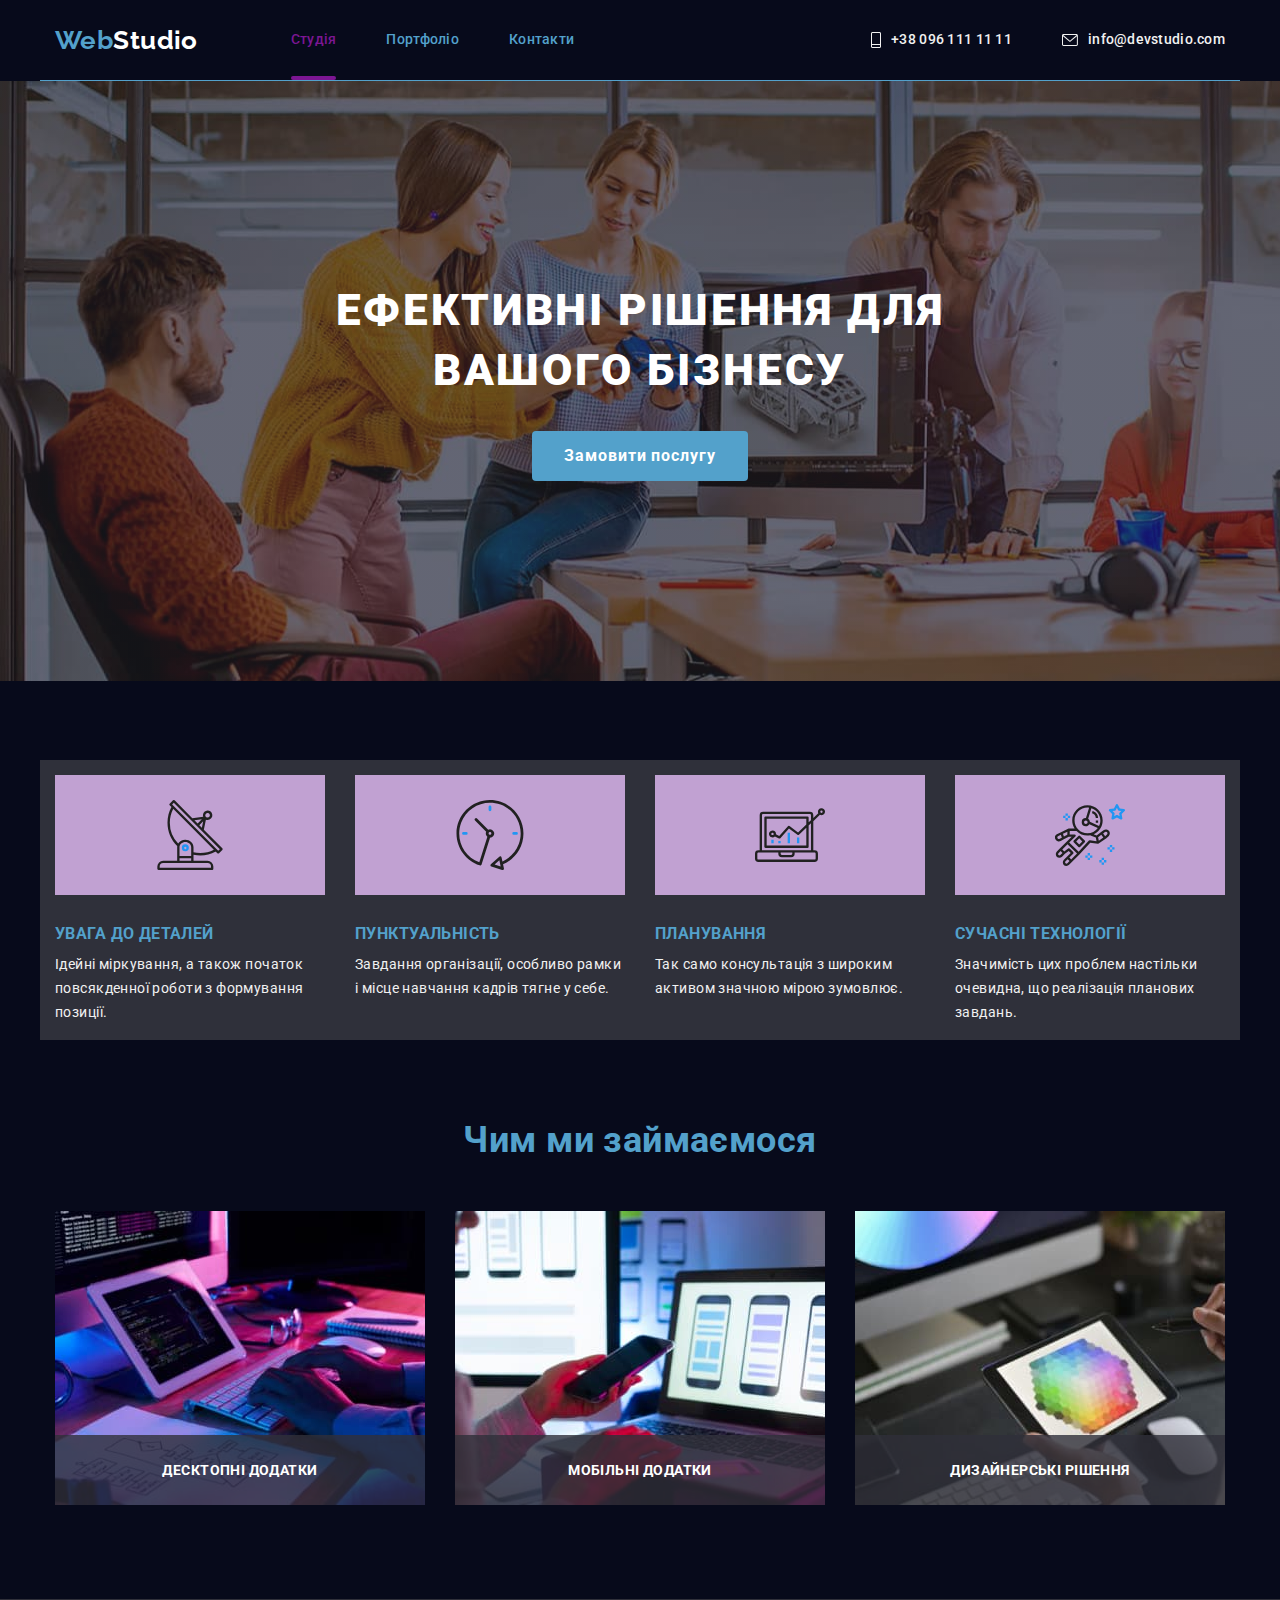
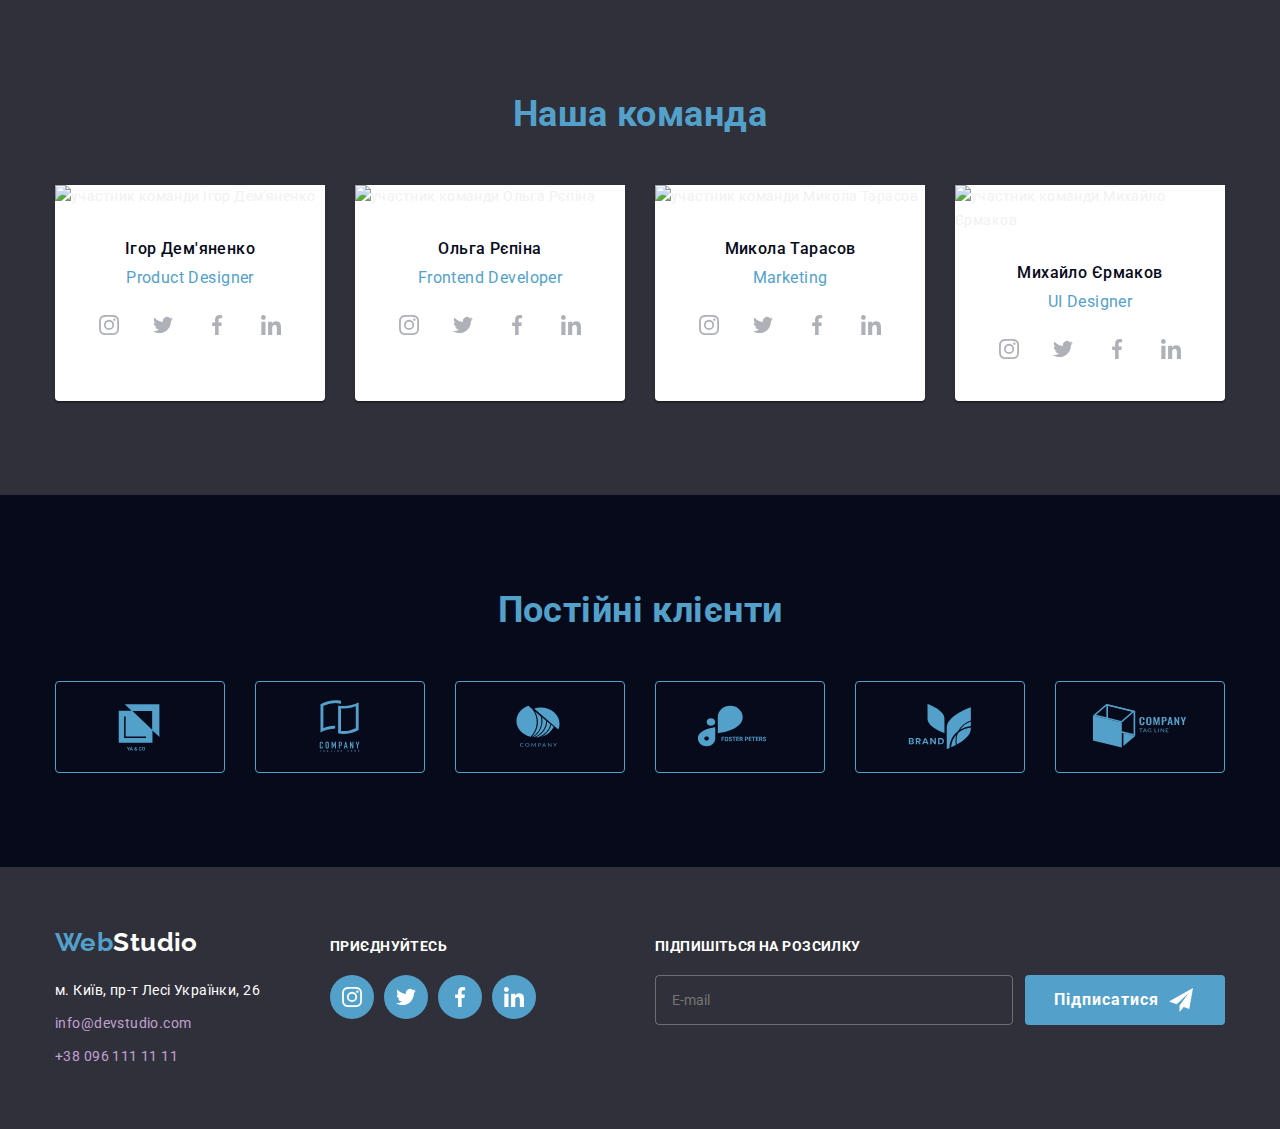
==== commit f570ed2c: "fix hero and features section" ====
--- a/index.html
+++ b/index.html
@@ -108,18 +108,17 @@
     </header>
     <main>
       <!-- -------------------Hero---------------------- -->
-      <section class="hero container">
-        <!-- <div class="container"> -->
+      <section class="hero">
+        <div class="container">
         <h1 class="hero__title">Ефективні рішення для вашого бізнесу</h1>
         <button class="button hero__button" type="button" data-modal-open>
           Замовити послугу
         </button>
-        <!-- </div> -->
+        </div>
       </section>
       <!-- -------------------Features-------------------- -->
 
       <section class="section container">
-        <!-- <div class="container"> -->
         <h2 class="section__title visually-hidden">Наші переваги</h2>
         <ul class="features">
           <li class="features__item">
@@ -170,7 +169,6 @@
             </p>
           </li>
         </ul>
-        <!-- </div> -->
       </section>
       <!-- -----------works--------------- -->
       <section class="section section--no-padding-top">
--- a/css/main.min.css
+++ b/css/main.min.css
@@ -1 +1 @@
-/*! modern-normalize v1.1.0 | MIT License | https://github.com/sindresorhus/modern-normalize */*,::before,::after{box-sizing:border-box}html{line-height:1.15;-webkit-text-size-adjust:100%;-moz-tab-size:4;tab-size:4}body{margin:0;font-family:system-ui,-apple-system,"Segoe UI",Roboto,Helvetica,Arial,sans-serif,"Apple Color Emoji","Segoe UI Emoji"}hr{height:0;color:inherit}abbr[title]{text-decoration:underline dotted}b,strong{font-weight:bolder}code,kbd,samp,pre{font-family:ui-monospace,SFMono-Regular,Consolas,"Liberation Mono",Menlo,monospace;font-size:1em}small{font-size:80%}sub,sup{font-size:75%;line-height:0;position:relative;vertical-align:baseline}sub{bottom:-0.25em}sup{top:-0.5em}table{text-indent:0;border-color:inherit}button,input,optgroup,select,textarea{font-family:inherit;font-size:100%;line-height:1.15;margin:0}button,select{text-transform:none}button,[type=button],[type=reset],[type=submit]{-webkit-appearance:button}::-moz-focus-inner{border-style:none;padding:0}:-moz-focusring{outline:1px dotted ButtonText}:-moz-ui-invalid{box-shadow:none}legend{padding:0}progress{vertical-align:baseline}::-webkit-inner-spin-button,::-webkit-outer-spin-button{height:auto}[type=search]{-webkit-appearance:textfield;outline-offset:-2px}::-webkit-search-decoration{-webkit-appearance:none}::-webkit-file-upload-button{-webkit-appearance:button;font:inherit}summary{display:list-item}.visually-hidden{position:absolute;white-space:nowrap;width:1px;height:1px;overflow:hidden;border:0;padding:0;clip:rect(0);clip-path:inset(50%);margin:-1px}body{background-color:#070a1b;color:#f1f1f1;font-family:Roboto,sans-serif;font-size:14px;line-height:1.71;letter-spacing:.03em}h1,h2,h3,ul,p{margin:0px;padding:0px}ul{list-style:none}a{text-decoration:none}img{display:block;width:100%;height:auto}.container{padding-left:15px;padding-right:15px;margin-left:auto;margin-right:auto}@media screen and (min-width: 480px){.container{width:480px}}@media screen and (min-width: 768px){.container{width:768px}}@media screen and (min-width: 1200px){.container{width:1200px}}.section{padding-top:60px;padding-bottom:60px}@media screen and (min-width: 1200px){.section{padding-top:94px;padding-bottom:94px}}.section__title{color:#53a1cb;font-weight:700;font-size:28px;line-height:1.18;text-align:center;margin-bottom:30px}@media screen and (min-width: 1200px){.section__title{font-size:36px;line-height:1.17;margin-bottom:50px}}.button{color:#fff;background-color:#53a1cb;padding:10px 32px;border-radius:4px;font-weight:700;font-size:16px;line-height:1.88;letter-spacing:.06em;cursor:pointer;border:none;transition:background-color,transform,250ms cubic-bezier(0.4, 0, 0.2, 1)}.button:hover,.button:focus{background-color:#7c1693;transform:scale(1.02)}.header{border-bottom:1px solid #53a1cb;position:relative}@media screen and (max-width: 767px){.header{padding-top:16px;padding-bottom:16px}}@media screen and (min-width: 768px){.header{display:flex;align-items:center}}@media screen and (max-width: 479px){.nav__item:not(:last-child){margin-bottom:25px}}@media screen and (min-width: 480px)and (max-width: 767px){.nav__item:not(:last-child){margin-bottom:35px}}@media screen and (min-width: 768px){.nav__list{display:flex}.nav__item:not(:last-child){margin-right:50px}}.nav__link{position:relative;text-decoration:none;color:#53a1cb;font-weight:500;letter-spacing:.02em;font-size:30px;line-height:1.18;transition:color 250ms cubic-bezier(0.4, 0, 0.2, 1)}@media screen and (min-width: 480px){.nav__link{font-size:40px}}.nav__link:hover,.nav__link:focus{color:#7c1693}.nav__link--current{color:#7c1693}@media screen and (min-width: 768px){.nav__link{display:block;padding:32px 0;font-size:14px;line-height:1.14}}@media screen and (min-width: 768px){.nav__link--current::after{position:absolute;bottom:0;left:0;content:"";display:block;width:100%;height:4px;border-radius:2px;background-color:#7c1693}}@media screen and (max-width: 767px){.contact{margin-bottom:64px}.contact__item:not(:last-child){margin-bottom:32px}.contact__icon{display:none}}@media screen and (min-width: 768px){.contact{display:flex;flex-direction:column-reverse;margin-left:auto}.contact__item:not(:last-child){margin-top:10px}.contact__icon{fill:currentColor;margin-right:8px}}@media screen and (min-width: 1200px){.contact{flex-direction:row;margin-left:auto}.contact__icon{margin-right:10px}.contact__item:not(:last-child){margin-top:0;margin-right:50px}}.contact__link{color:#f1f1f1;font-weight:500;letter-spacing:.02em;transition:color 250ms cubic-bezier(0.4, 0, 0.2, 1)}.contact__link:hover,.contact__link:focus{color:#7c1693}.contact__link--tel{font-size:24px;line-height:1.18;color:#7c1693}.contact__link--post{font-size:14px;line-height:1.17}@media screen and (min-width: 480px)and (max-width: 767px){.contact__link--tel{font-size:34px}.contact__link--post{font-size:24px}}@media screen and (min-width: 768px){.contact__link{font-size:12px;line-height:1.17;display:flex;align-items:center;color:inherit}.contact__link--post .contact__icon{width:14px;height:10px}.contact__link--tel .contact__icon{width:10px;height:14px}}@media screen and (min-width: 1200px){.contact__link{font-size:14px;line-height:1.14}.contact__link--post .contact__icon{width:16px;height:12px}.contact__link--tel .contact__icon{width:10px;height:16px}}.menu-social{display:flex;flex-wrap:wrap}.menu-social__item:not(:last-child){margin-right:5px;padding-right:5px;border-right:1px solid rgba(33,33,33,.2)}.menu-social__link{font-weight:500;font-size:12px;line-height:1.22;letter-spacing:.02em;color:#7c1693}@media screen and (min-width: 480px){.menu-social__item:not(:last-child){margin-right:10px;padding-right:10px}.menu-social__link{font-size:18px}}@media screen and (min-width: 768px){.menu-social{display:none}}.logo{color:#53a1cb;font-family:Raleway,sans-serif;font-weight:700;font-size:24px;line-height:1.17}.logo__light{color:#fff}@media screen and (min-width: 1200px){.logo{font-size:26px;line-height:1.19}}.hero{max-width:1600px;margin-left:auto;margin-right:auto;padding:118px 0;background-color:#2f303a;text-align:center;background-image:linear-gradient(to right, rgba(47, 48, 58, 0.4), rgba(47, 48, 58, 0.4)),url(../img/hero-mobile.jpg);background-size:cover}@media(min-device-pixel-ratio: 2),(min-resolution: 192dpi),(min-resolution: 2dppx){.hero{background-image:linear-gradient(to right, rgba(47, 48, 58, 0.4), rgba(47, 48, 58, 0.4)),url(../img/hero-mobile2.jpg)}}@media screen and (min-width: 768px){.hero{background-image:linear-gradient(to right, rgba(47, 48, 58, 0.4), rgba(47, 48, 58, 0.4)),url(../img/hero-tablet1X.jpg)}}@media screen and (min-width: 768px)and (min-device-pixel-ratio: 2),screen and (min-width: 768px)and (min-resolution: 192dpi),screen and (min-width: 768px)and (min-resolution: 2dppx){.hero{background-image:linear-gradient(to right, rgba(47, 48, 58, 0.4), rgba(47, 48, 58, 0.4)),url(../img/hero-tablet2.jpg)}}@media screen and (min-width: 1200px){.hero{padding:200px 0;background-image:linear-gradient(to right, rgba(47, 48, 58, 0.4), rgba(47, 48, 58, 0.4)),url(../img/hero.jpg)}}@media screen and (min-width: 1200px)and (min-device-pixel-ratio: 2),screen and (min-width: 1200px)and (min-resolution: 192dpi),screen and (min-width: 1200px)and (min-resolution: 2dppx){.hero{background-image:linear-gradient(to right, rgba(47, 48, 58, 0.4), rgba(47, 48, 58, 0.4)),url(../img/hero2.jpg)}}.hero__title{max-width:360px;color:#fff;font-weight:900;font-size:26px;line-height:1.62;letter-spacing:.06em;text-transform:uppercase;margin-left:auto;margin-right:auto}@media screen and (min-width: 1200px){.hero__title{max-width:696px;font-size:44px;line-height:1.36}}.hero__button{margin-top:30px}.features{background-color:#2f303a}@media screen and (max-width: 767px){.features__item:not(:last-child){margin-bottom:30px}}@media screen and (min-width: 768px){.features{display:flex;flex-wrap:wrap;margin:-15px}.features__item{flex-basis:calc((100% - 60px)/2);margin:15px}}@media screen and (min-width: 1200px){.features__item{flex-basis:calc((100% - 120px)/4)}}.features__title{margin-bottom:10px;color:#53a1cb;text-transform:uppercase;font-weight:700;line-height:1.14}@media screen and (max-width: 767px){.features__title{text-align:center}}.features__icon-box{background-color:#c1a1d2;display:flex;align-items:center;justify-content:center;margin-bottom:30px;height:120px}.section--no-padding-top{padding-top:0}@media screen and (max-width: 1199px){.section--no-padding-top{display:none}}.works{display:flex}.works__item:not(:last-child){margin-right:30px}.works__title{position:absolute;left:0;bottom:0;width:100%;font-family:Roboto;height:70px;display:flex;justify-content:center;align-items:center;font-weight:700;font-size:14px;line-height:1.43;letter-spacing:.03em;text-transform:uppercase;color:#fff;background-color:rgba(47,48,58,.8)}.works__item{position:relative}.section--bgc{background-color:#2f303a}@media screen and (max-width: 767px){.team__item:not(:last-child){margin-bottom:30px}}@media screen and (min-width: 768px)and (max-width: 1199px){.team{display:flex;flex-wrap:wrap;margin:-15px}.team__item{flex-basis:calc((100% - 60px)/2);margin:15px}}@media screen and (min-width: 1200px){.team{display:flex}.team__item{flex-basis:calc((100% - 90px)/4)}.team__item:not(:last-child){margin-right:30px}}.team__item{background-color:#fff;box-shadow:0px 1px 3px rgba(0,0,0,.12),0px 1px 1px rgba(0,0,0,.14),0px 2px 1px rgba(0,0,0,.2);border-radius:0px 0px 4px 4px}.team__title{margin-bottom:10px;color:#070a1b;font-weight:500;font-size:16px;line-height:1.19}.team__text{font-size:16px;line-height:1.19;margin-bottom:16px}.team__description{padding-top:30px;padding-bottom:24px;text-align:center;color:#53a1cb}@media screen and (min-width: 1200px){.team__description{padding-bottom:30px}}.social{display:flex;justify-content:center}.social__item{width:44px;height:44px;border-radius:50%}.social__item:not(:last-child){margin-right:10px}.social__link{display:flex;justify-content:center;align-items:center;border-radius:50%;width:100%;height:100%;fill:#afb1b8;transition:background-color 250ms cubic-bezier(0.4, 0, 0.2, 1),fill 250ms cubic-bezier(0.4, 0, 0.2, 1)}.social__link:hover,.social__link:focus{background-color:#7c1693;fill:#fff}.clients{display:flex;margin:-15px;flex-wrap:wrap}.clients__item{width:calc((100% - 60px)/2);height:92px;margin:15px}@media screen and (min-width: 768px){.clients__item{flex-basis:calc((100% - 90px)/3)}}@media screen and (min-width: 1200px){.clients__item{flex-basis:calc((100% - 180px)/6)}}.clients__link{width:100%;height:100%;display:flex;justify-content:center;align-items:center;fill:#53a1cb;border:1px solid #53a1cb;border-radius:4px;transition:fill 250ms cubic-bezier(0.4, 0, 0.2, 1),border 250ms cubic-bezier(0.4, 0, 0.2, 1)}.clients__link:hover,.clients__link:focus{fill:#7c1693;border:1px solid #7c1693}.footer{background-color:#2f303a;padding:60px 0}@media screen and (min-width: 768px){.footer__container{display:flex;flex-wrap:wrap;justify-content:space-around;align-items:baseline}}address{margin-top:20px}.footer__address{text-align:center}@media screen and (min-width: 1200px){.footer__address{text-align:start}}.address__link{font-style:normal;text-decoration:none;color:#c1a1d2;transition:color 250ms cubic-bezier(0.4, 0, 0.2, 1)}.address__link:hover,.address__link:focus{color:#7c1693}.address__item:not(:last-child){margin-bottom:9px}.address__link--office{color:#fff;transition:color 250ms cubic-bezier(0.4, 0, 0.2, 1)}.address__link--office:hover,.address__link--office:focus{color:#7c1693}.follow{text-align:center;margin-top:60px}@media screen and (min-width: 768px){.follow{margin-top:0}}@media screen and (min-width: 1200px){.follow{margin-left:70px;text-align:start}}.follow__title{display:block;font-weight:700;font-size:14px;line-height:1.14;letter-spacing:.03em;text-transform:uppercase;color:#fff;margin-bottom:20px}.social__link--footer{background-color:#53a1cb;fill:#fff}@media screen and (max-width: 1199px){.mailing{margin-top:60px;text-align:center}}@media screen and (min-width: 1200px){.mailing{margin-left:auto}}@media screen and (min-width: 1200px){.mailing__form{display:flex}}.mailing__title{display:block;font-weight:700;font-size:14px;line-height:1.14;letter-spacing:.03em;text-transform:uppercase;color:#fff;margin-bottom:20px}.mailing__button{width:200px;margin-top:20px;display:flex;align-items:center;margin-left:auto;margin-right:auto;padding:10px 29px}@media screen and (min-width: 1200px){.mailing__button{margin-top:0;margin-left:12px}}.mailing-button-icon{margin-left:10px;fill:#fff}.mailing__input{background-color:inherit;width:calc(100vw - 30px);height:50px;border:1px solid rgba(255,255,255,.3);border-radius:4px;padding:15px 16px}@media screen and (min-width: 481px){.mailing__input{width:60vw}}@media screen and (min-width: 1200px){.mailing__input{width:358px}}.portfolio-menu{display:flex;flex-wrap:wrap;margin-bottom:40px}.portfolio-menu__item:not(:last-child){margin-right:8px}@media screen and (max-width: 767px){.portfolio-menu__item:nth-child(-n+3){margin-bottom:15px}}@media screen and (min-width: 768px){.portfolio-menu{justify-content:center;margin-bottom:30px}}@media screen and (min-width: 1200px){.portfolio-menu{margin-bottom:50px}}.portfolio-menu__button{font-weight:500;font-size:16px;line-height:1.63;padding:6px 22px}.gallery img{width:100%}@media screen and (max-width: 767px){.gallery__item:not(:last-child){margin-bottom:30px}}@media screen and (min-width: 768px){.gallery{display:flex;flex-wrap:wrap;margin:-15px}}.gallery__item{background-color:#c1a1d2;transition-property:transform,box-shadow;transition-duration:250ms;transition-timing-function:linear}@media screen and (min-width: 768px){.gallery__item{width:calc((100% - 60px)/2);margin:15px}}@media screen and (min-width: 1200px){.gallery__item{width:calc((100% - 90px)/3)}}.gallery__item:hover{transform:scale(1.02);box-shadow:0 7px 15px 0 #c1a1d2}.gallery__overlay-text{position:absolute;width:100%;height:100%;padding:63px 24px;font-size:18px;line-height:1.56;letter-spacing:.03em;color:#fff;background-color:#53a1cb;transform:translateY(100%);transition:transform 250ms cubic-bezier(0.4, 0, 0.2, 1)}.gallery__link:hover .gallery__overlay-text,.gallery__link:focus .gallery__overlay-text{transform:translateY(0)}.gallery__overlay{position:relative;overflow:hidden}.gallery__link{display:flex;flex-direction:column;height:100%;font-style:normal;text-decoration:none;color:inherit;transition:box-shadow 250ms cubic-bezier(0.4, 0, 0.2, 1)}.gallery__link:hover,.gallery__link:focus{box-shadow:0px 1px 1px rgba(0,0,0,.12),0px 4px 4px rgba(0,0,0,.06),1px 4px 6px rgba(0,0,0,.16)}.gallery__thumb{flex-grow:1;padding:20px 24px;border-bottom:1px solid #eee;border-left:1px solid #eee;border-right:1px solid #eee}.gallery__title{color:#070a1b;font-weight:700;font-size:18px;line-height:2;letter-spacing:.06em;margin-bottom:4px}.gallery__text{color:#2f303a;font-size:16px;line-height:1.88}.backdrop{z-index:10;position:fixed;top:0;left:0;width:100%;height:100%;background-color:rgba(0,0,0,.2);opacity:1;transition:opacity 250ms cubic-bezier(0.4, 0, 0.2, 1);display:flex;align-items:center;justify-content:center;overflow-y:scroll}.backdrop.is-hidden{visibility:hidden;opacity:0;pointer-events:none}.backdrop.is-hidden .modal{transform:scale(0.75)}.modal{position:absolute;top:80px;border-radius:4px;background-color:#fff;transform:scale(1);transition:transform 250ms cubic-bezier(0.4, 0, 0.2, 1),visibility 2500ms cubic-bezier(0.4, 0, 0.2, 1)}@media screen and (min-width: 480px){.modal{max-width:450px;max-height:609px}}@media screen and (min-width: 1200px){.modal{max-width:528px;max-height:581px}}.button__modal{position:absolute;right:8px;top:8px;width:30px;height:30px;background-color:#fff;border-radius:50%;border:1px solid rgba(0,0,0,.1);display:flex;align-items:center;justify-content:center;outline:none;cursor:pointer;transition:outline 250ms cubic-bezier(0.4, 0, 0.2, 1)}.button__modal:focus,.button__modal:hover{border:1px solid #7c1693}.button__modal:hover .button__icon,.button__modal:focus .button__icon{fill:#7c1693}.form{display:flex;flex-direction:column;align-items:center;padding:40px}.form__title{margin-bottom:12px;color:#53a1cb;text-align:center;font-weight:700}@media screen and (max-width: 479px){.form__title{font-size:15px;line-height:1.5}}@media screen and (min-width: 480px){.form__title{font-size:20px;line-height:1.5}}@media screen and (min-width: 1200px){.form__title{line-height:1.15}}.form__field{position:relative;display:flex;width:100%;flex-direction:column;margin-bottom:10px}.form__input{height:40px;padding:0 0 0 35px;border:1px solid #afb1b8;border-radius:4px;outline:none;transition:outline 250ms cubic-bezier(0.4, 0, 0.2, 1)}.form__input:focus{border:1px solid #7c1693}.form__icon{position:absolute;left:15px;bottom:14px;transition:fill 250ms cubic-bezier(0.4, 0, 0.2, 1)}.form__field:focus-within .form__icon{fill:#7c1693}.form__label{color:#070a1b;display:block;margin-bottom:4px;font-size:12px;line-height:1.17;letter-spacing:.01em}.comment{width:100%;margin-bottom:20px}.comment__title{color:#070a1b}.comment__input{display:block;height:120px;width:100%;padding:12px 16px;resize:none;border:1px solid #afb1b8;border-radius:4px;outline:none;transition:outline 250ms cubic-bezier(0.4, 0, 0.2, 1)}.comment__input:focus{border:1px solid #7c1693}.checkbox{display:flex;align-items:center;margin-bottom:30px;color:#070a1b;font-size:12px;line-height:1.17;letter-spacing:.03em}@media screen and (min-width: 1200px){.checkbox{font-size:14px;line-height:1.71}}.checkbox__icon{display:flex;align-items:center;width:16px;height:15px;border:2px solid #53a1cb;border-radius:4px;fill:#fff;margin-right:8px}.checkbox__input:checked+.checkbox__icon{background-color:#7c1693;border:rgba(0,0,0,0)}.checkbox__input{appearance:none}.form__link{display:inline-block;text-decoration:underline;color:#7c1693}.form__button{padding:10px 55px}.menu{z-index:8;background-color:#070a1b}@media screen and (max-width: 767px){.menu{display:none}.menu.is-open{display:flex;flex-direction:column;justify-content:space-between;position:fixed;top:0;left:0;width:100vw;height:100vh;padding:48px 40px 48px 40px}}@media screen and (min-width: 768px){.menu{display:flex;align-items:center;flex-grow:1;margin-left:88px}}@media screen and (min-width: 1200px){.menu{margin-left:93px}}.menu__button{position:absolute;top:10px;right:10px;display:inline-flex;margin:0;padding:0;border:none;background-color:rgba(0,0,0,0);fill:#fff}.menu__button:hover,.menu__button:focus{fill:#7c1693}@media screen and (min-width: 768px){.menu__button{display:none}}/*# sourceMappingURL=main.min.css.map */+/*! modern-normalize v1.1.0 | MIT License | https://github.com/sindresorhus/modern-normalize */*,::before,::after{box-sizing:border-box}html{line-height:1.15;-webkit-text-size-adjust:100%;-moz-tab-size:4;tab-size:4}body{margin:0;font-family:system-ui,-apple-system,"Segoe UI",Roboto,Helvetica,Arial,sans-serif,"Apple Color Emoji","Segoe UI Emoji"}hr{height:0;color:inherit}abbr[title]{text-decoration:underline dotted}b,strong{font-weight:bolder}code,kbd,samp,pre{font-family:ui-monospace,SFMono-Regular,Consolas,"Liberation Mono",Menlo,monospace;font-size:1em}small{font-size:80%}sub,sup{font-size:75%;line-height:0;position:relative;vertical-align:baseline}sub{bottom:-0.25em}sup{top:-0.5em}table{text-indent:0;border-color:inherit}button,input,optgroup,select,textarea{font-family:inherit;font-size:100%;line-height:1.15;margin:0}button,select{text-transform:none}button,[type=button],[type=reset],[type=submit]{-webkit-appearance:button}::-moz-focus-inner{border-style:none;padding:0}:-moz-focusring{outline:1px dotted ButtonText}:-moz-ui-invalid{box-shadow:none}legend{padding:0}progress{vertical-align:baseline}::-webkit-inner-spin-button,::-webkit-outer-spin-button{height:auto}[type=search]{-webkit-appearance:textfield;outline-offset:-2px}::-webkit-search-decoration{-webkit-appearance:none}::-webkit-file-upload-button{-webkit-appearance:button;font:inherit}summary{display:list-item}.visually-hidden{position:absolute;white-space:nowrap;width:1px;height:1px;overflow:hidden;border:0;padding:0;clip:rect(0);clip-path:inset(50%);margin:-1px}body{background-color:#070a1b;color:#f1f1f1;font-family:Roboto,sans-serif;font-size:14px;line-height:1.71;letter-spacing:.03em}h1,h2,h3,ul,p{margin:0px;padding:0px}ul{list-style:none}a{text-decoration:none}img{display:block;width:100%;height:auto}.container{padding-left:15px;padding-right:15px;margin-left:auto;margin-right:auto}@media screen and (min-width: 480px){.container{width:480px}}@media screen and (min-width: 768px){.container{width:768px}}@media screen and (min-width: 1200px){.container{width:1200px}}.section{padding-top:60px;padding-bottom:60px}@media screen and (min-width: 1200px){.section{padding-top:94px;padding-bottom:94px}}.section__title{color:#53a1cb;font-weight:700;font-size:28px;line-height:1.18;text-align:center;margin-bottom:30px}@media screen and (min-width: 1200px){.section__title{font-size:36px;line-height:1.17;margin-bottom:50px}}.button{color:#fff;background-color:#53a1cb;padding:10px 32px;border-radius:4px;font-weight:700;font-size:16px;line-height:1.88;letter-spacing:.06em;cursor:pointer;border:none;transition:background-color,transform,250ms cubic-bezier(0.4, 0, 0.2, 1)}.button:hover,.button:focus{background-color:#7c1693;transform:scale(1.02)}.header{border-bottom:1px solid #53a1cb;position:relative}@media screen and (max-width: 767px){.header{padding-top:16px;padding-bottom:16px}}@media screen and (min-width: 768px){.header{display:flex;align-items:center}}@media screen and (max-width: 479px){.nav__item:not(:last-child){margin-bottom:25px}}@media screen and (min-width: 480px)and (max-width: 767px){.nav__item:not(:last-child){margin-bottom:35px}}@media screen and (min-width: 768px){.nav__list{display:flex}.nav__item:not(:last-child){margin-right:50px}}.nav__link{position:relative;text-decoration:none;color:#53a1cb;font-weight:500;letter-spacing:.02em;font-size:30px;line-height:1.18;transition:color 250ms cubic-bezier(0.4, 0, 0.2, 1)}@media screen and (min-width: 480px){.nav__link{font-size:40px}}.nav__link:hover,.nav__link:focus{color:#7c1693}.nav__link--current{color:#7c1693}@media screen and (min-width: 768px){.nav__link{display:block;padding:32px 0;font-size:14px;line-height:1.14}}@media screen and (min-width: 768px){.nav__link--current::after{position:absolute;bottom:0;left:0;content:"";display:block;width:100%;height:4px;border-radius:2px;background-color:#7c1693}}@media screen and (max-width: 767px){.contact{margin-bottom:64px}.contact__item:not(:last-child){margin-bottom:32px}.contact__icon{display:none}}@media screen and (min-width: 768px){.contact{display:flex;flex-direction:column-reverse;margin-left:auto}.contact__item:not(:last-child){margin-top:10px}.contact__icon{fill:currentColor;margin-right:8px}}@media screen and (min-width: 1200px){.contact{flex-direction:row;margin-left:auto}.contact__icon{margin-right:10px}.contact__item:not(:last-child){margin-top:0;margin-right:50px}}.contact__link{color:#f1f1f1;font-weight:500;letter-spacing:.02em;transition:color 250ms cubic-bezier(0.4, 0, 0.2, 1)}.contact__link:hover,.contact__link:focus{color:#7c1693}.contact__link--tel{font-size:24px;line-height:1.18;color:#7c1693}.contact__link--post{font-size:14px;line-height:1.17}@media screen and (min-width: 480px)and (max-width: 767px){.contact__link--tel{font-size:34px}.contact__link--post{font-size:24px}}@media screen and (min-width: 768px){.contact__link{font-size:12px;line-height:1.17;display:flex;align-items:center;color:inherit}.contact__link--post .contact__icon{width:14px;height:10px}.contact__link--tel .contact__icon{width:10px;height:14px}}@media screen and (min-width: 1200px){.contact__link{font-size:14px;line-height:1.14}.contact__link--post .contact__icon{width:16px;height:12px}.contact__link--tel .contact__icon{width:10px;height:16px}}.menu-social{display:flex;flex-wrap:wrap}.menu-social__item:not(:last-child){margin-right:5px;padding-right:5px;border-right:1px solid rgba(33,33,33,.2)}.menu-social__link{font-weight:500;font-size:12px;line-height:1.22;letter-spacing:.02em;color:#7c1693}@media screen and (min-width: 480px){.menu-social__item:not(:last-child){margin-right:10px;padding-right:10px}.menu-social__link{font-size:18px}}@media screen and (min-width: 768px){.menu-social{display:none}}.logo{color:#53a1cb;font-family:Raleway,sans-serif;font-weight:700;font-size:24px;line-height:1.17}.logo__light{color:#fff}@media screen and (min-width: 1200px){.logo{font-size:26px;line-height:1.19}}.hero{max-width:1600px;margin-left:auto;margin-right:auto;padding:118px 0;background-color:#2f303a;text-align:center;background-image:linear-gradient(to right, rgba(47, 48, 58, 0.4), rgba(47, 48, 58, 0.4)),url(../img/hero-mobile.jpg);background-size:cover}@media(min-device-pixel-ratio: 2),(min-resolution: 192dpi),(min-resolution: 2dppx){.hero{background-image:linear-gradient(to right, rgba(47, 48, 58, 0.4), rgba(47, 48, 58, 0.4)),url(../img/hero-mobile2.jpg)}}@media screen and (min-width: 768px){.hero{background-image:linear-gradient(to right, rgba(47, 48, 58, 0.4), rgba(47, 48, 58, 0.4)),url(../img/hero-tablet1X.jpg)}}@media screen and (min-width: 768px)and (min-device-pixel-ratio: 2),screen and (min-width: 768px)and (min-resolution: 192dpi),screen and (min-width: 768px)and (min-resolution: 2dppx){.hero{background-image:linear-gradient(to right, rgba(47, 48, 58, 0.4), rgba(47, 48, 58, 0.4)),url(../img/hero-tablet2.jpg)}}@media screen and (min-width: 1200px){.hero{padding:200px 0;background-image:linear-gradient(to right, rgba(47, 48, 58, 0.4), rgba(47, 48, 58, 0.4)),url(../img/hero.jpg)}}@media screen and (min-width: 1200px)and (min-device-pixel-ratio: 2),screen and (min-width: 1200px)and (min-resolution: 192dpi),screen and (min-width: 1200px)and (min-resolution: 2dppx){.hero{background-image:linear-gradient(to right, rgba(47, 48, 58, 0.4), rgba(47, 48, 58, 0.4)),url(../img/hero2.jpg)}}.hero__title{max-width:360px;color:#fff;font-weight:900;font-size:26px;line-height:1.62;letter-spacing:.06em;text-transform:uppercase;margin-left:auto;margin-right:auto}@media screen and (min-width: 1200px){.hero__title{max-width:696px;font-size:44px;line-height:1.36}}.hero__button{margin-top:30px}.features{background-color:#2f303a}@media screen and (max-width: 767px){.features{padding:15px}.features__item:not(:last-child){margin-bottom:30px}}@media screen and (min-width: 768px){.features{display:flex;flex-wrap:wrap;margin:-15px}.features__item{flex-basis:calc((100% - 60px)/2);margin:15px}}@media screen and (min-width: 1200px){.features__item{flex-basis:calc((100% - 120px)/4)}}.features__title{margin-bottom:10px;color:#53a1cb;text-transform:uppercase;font-weight:700;line-height:1.14}@media screen and (max-width: 767px){.features__title{text-align:center}}.features__icon-box{background-color:#c1a1d2;display:flex;align-items:center;justify-content:center;margin-bottom:30px;height:120px}.section--no-padding-top{padding-top:0}@media screen and (max-width: 1199px){.section--no-padding-top{display:none}}.works{display:flex}.works__item:not(:last-child){margin-right:30px}.works__title{position:absolute;left:0;bottom:0;width:100%;font-family:Roboto;height:70px;display:flex;justify-content:center;align-items:center;font-weight:700;font-size:14px;line-height:1.43;letter-spacing:.03em;text-transform:uppercase;color:#fff;background-color:rgba(47,48,58,.8)}.works__item{position:relative}.section--bgc{background-color:#2f303a}@media screen and (max-width: 767px){.team__item:not(:last-child){margin-bottom:30px}}@media screen and (min-width: 768px)and (max-width: 1199px){.team{display:flex;flex-wrap:wrap;margin:-15px}.team__item{flex-basis:calc((100% - 60px)/2);margin:15px}}@media screen and (min-width: 1200px){.team{display:flex}.team__item{flex-basis:calc((100% - 90px)/4)}.team__item:not(:last-child){margin-right:30px}}.team__item{background-color:#fff;box-shadow:0px 1px 3px rgba(0,0,0,.12),0px 1px 1px rgba(0,0,0,.14),0px 2px 1px rgba(0,0,0,.2);border-radius:0px 0px 4px 4px}.team__title{margin-bottom:10px;color:#070a1b;font-weight:500;font-size:16px;line-height:1.19}.team__text{font-size:16px;line-height:1.19;margin-bottom:16px}.team__description{padding-top:30px;padding-bottom:24px;text-align:center;color:#53a1cb}@media screen and (min-width: 1200px){.team__description{padding-bottom:30px}}.social{display:flex;justify-content:center}.social__item{width:44px;height:44px;border-radius:50%}.social__item:not(:last-child){margin-right:10px}.social__link{display:flex;justify-content:center;align-items:center;border-radius:50%;width:100%;height:100%;fill:#afb1b8;transition:background-color 250ms cubic-bezier(0.4, 0, 0.2, 1),fill 250ms cubic-bezier(0.4, 0, 0.2, 1)}.social__link:hover,.social__link:focus{background-color:#7c1693;fill:#fff}.clients{display:flex;margin:-15px;flex-wrap:wrap}.clients__item{width:calc((100% - 60px)/2);height:92px;margin:15px}@media screen and (min-width: 768px){.clients__item{flex-basis:calc((100% - 90px)/3)}}@media screen and (min-width: 1200px){.clients__item{flex-basis:calc((100% - 180px)/6)}}.clients__link{width:100%;height:100%;display:flex;justify-content:center;align-items:center;fill:#53a1cb;border:1px solid #53a1cb;border-radius:4px;transition:fill 250ms cubic-bezier(0.4, 0, 0.2, 1),border 250ms cubic-bezier(0.4, 0, 0.2, 1)}.clients__link:hover,.clients__link:focus{fill:#7c1693;border:1px solid #7c1693}.footer{background-color:#2f303a;padding:60px 0}@media screen and (min-width: 768px){.footer__container{display:flex;flex-wrap:wrap;justify-content:space-around;align-items:baseline}}address{margin-top:20px}.footer__address{text-align:center}@media screen and (min-width: 1200px){.footer__address{text-align:start}}.address__link{font-style:normal;text-decoration:none;color:#c1a1d2;transition:color 250ms cubic-bezier(0.4, 0, 0.2, 1)}.address__link:hover,.address__link:focus{color:#7c1693}.address__item:not(:last-child){margin-bottom:9px}.address__link--office{color:#fff;transition:color 250ms cubic-bezier(0.4, 0, 0.2, 1)}.address__link--office:hover,.address__link--office:focus{color:#7c1693}.follow{text-align:center;margin-top:60px}@media screen and (min-width: 768px){.follow{margin-top:0}}@media screen and (min-width: 1200px){.follow{margin-left:70px;text-align:start}}.follow__title{display:block;font-weight:700;font-size:14px;line-height:1.14;letter-spacing:.03em;text-transform:uppercase;color:#fff;margin-bottom:20px}.social__link--footer{background-color:#53a1cb;fill:#fff}@media screen and (max-width: 1199px){.mailing{margin-top:60px;text-align:center}}@media screen and (min-width: 1200px){.mailing{margin-left:auto}}@media screen and (min-width: 1200px){.mailing__form{display:flex}}.mailing__title{display:block;font-weight:700;font-size:14px;line-height:1.14;letter-spacing:.03em;text-transform:uppercase;color:#fff;margin-bottom:20px}.mailing__button{width:200px;margin-top:20px;display:flex;align-items:center;margin-left:auto;margin-right:auto;padding:10px 29px}@media screen and (min-width: 1200px){.mailing__button{margin-top:0;margin-left:12px}}.mailing-button-icon{margin-left:10px;fill:#fff}.mailing__input{background-color:inherit;width:calc(100vw - 30px);height:50px;border:1px solid rgba(255,255,255,.3);border-radius:4px;padding:15px 16px}@media screen and (min-width: 481px){.mailing__input{width:60vw}}@media screen and (min-width: 1200px){.mailing__input{width:358px}}.portfolio-menu{display:flex;flex-wrap:wrap;margin-bottom:40px}.portfolio-menu__item:not(:last-child){margin-right:8px}@media screen and (max-width: 767px){.portfolio-menu__item:nth-child(-n+3){margin-bottom:15px}}@media screen and (min-width: 768px){.portfolio-menu{justify-content:center;margin-bottom:30px}}@media screen and (min-width: 1200px){.portfolio-menu{margin-bottom:50px}}.portfolio-menu__button{font-weight:500;font-size:16px;line-height:1.63;padding:6px 22px}.gallery img{width:100%}@media screen and (max-width: 767px){.gallery__item:not(:last-child){margin-bottom:30px}}@media screen and (min-width: 768px){.gallery{display:flex;flex-wrap:wrap;margin:-15px}}.gallery__item{background-color:#c1a1d2;transition-property:transform,box-shadow;transition-duration:250ms;transition-timing-function:linear}@media screen and (min-width: 768px){.gallery__item{width:calc((100% - 60px)/2);margin:15px}}@media screen and (min-width: 1200px){.gallery__item{width:calc((100% - 90px)/3)}}.gallery__item:hover{transform:scale(1.02);box-shadow:0 7px 15px 0 #c1a1d2}.gallery__overlay-text{position:absolute;width:100%;height:100%;padding:63px 24px;font-size:18px;line-height:1.56;letter-spacing:.03em;color:#fff;background-color:#53a1cb;transform:translateY(100%);transition:transform 250ms cubic-bezier(0.4, 0, 0.2, 1)}.gallery__link:hover .gallery__overlay-text,.gallery__link:focus .gallery__overlay-text{transform:translateY(0)}.gallery__overlay{position:relative;overflow:hidden}.gallery__link{display:flex;flex-direction:column;height:100%;font-style:normal;text-decoration:none;color:inherit;transition:box-shadow 250ms cubic-bezier(0.4, 0, 0.2, 1)}.gallery__link:hover,.gallery__link:focus{box-shadow:0px 1px 1px rgba(0,0,0,.12),0px 4px 4px rgba(0,0,0,.06),1px 4px 6px rgba(0,0,0,.16)}.gallery__thumb{flex-grow:1;padding:20px 24px;border-bottom:1px solid #eee;border-left:1px solid #eee;border-right:1px solid #eee}.gallery__title{color:#070a1b;font-weight:700;font-size:18px;line-height:2;letter-spacing:.06em;margin-bottom:4px}.gallery__text{color:#2f303a;font-size:16px;line-height:1.88}.backdrop{z-index:10;position:fixed;top:0;left:0;width:100%;height:100%;background-color:rgba(0,0,0,.2);opacity:1;transition:opacity 250ms cubic-bezier(0.4, 0, 0.2, 1);display:flex;align-items:center;justify-content:center;overflow-y:scroll}.backdrop.is-hidden{visibility:hidden;opacity:0;pointer-events:none}.backdrop.is-hidden .modal{transform:scale(0.75)}.modal{position:absolute;top:80px;border-radius:4px;background-color:#fff;transform:scale(1);transition:transform 250ms cubic-bezier(0.4, 0, 0.2, 1),visibility 2500ms cubic-bezier(0.4, 0, 0.2, 1)}@media screen and (min-width: 480px){.modal{max-width:450px;max-height:609px}}@media screen and (min-width: 1200px){.modal{max-width:528px;max-height:581px}}.button__modal{position:absolute;right:8px;top:8px;width:30px;height:30px;background-color:#fff;border-radius:50%;border:1px solid rgba(0,0,0,.1);display:flex;align-items:center;justify-content:center;outline:none;cursor:pointer;transition:outline 250ms cubic-bezier(0.4, 0, 0.2, 1)}.button__modal:focus,.button__modal:hover{border:1px solid #7c1693}.button__modal:hover .button__icon,.button__modal:focus .button__icon{fill:#7c1693}.form{display:flex;flex-direction:column;align-items:center;padding:40px}.form__title{margin-bottom:12px;color:#53a1cb;text-align:center;font-weight:700}@media screen and (max-width: 479px){.form__title{font-size:15px;line-height:1.5}}@media screen and (min-width: 480px){.form__title{font-size:20px;line-height:1.5}}@media screen and (min-width: 1200px){.form__title{line-height:1.15}}.form__field{position:relative;display:flex;width:100%;flex-direction:column;margin-bottom:10px}.form__input{height:40px;padding:0 0 0 35px;border:1px solid #afb1b8;border-radius:4px;outline:none;transition:outline 250ms cubic-bezier(0.4, 0, 0.2, 1)}.form__input:focus{border:1px solid #7c1693}.form__icon{position:absolute;left:15px;bottom:14px;transition:fill 250ms cubic-bezier(0.4, 0, 0.2, 1)}.form__field:focus-within .form__icon{fill:#7c1693}.form__label{color:#070a1b;display:block;margin-bottom:4px;font-size:12px;line-height:1.17;letter-spacing:.01em}.comment{width:100%;margin-bottom:20px}.comment__title{color:#070a1b}.comment__input{display:block;height:120px;width:100%;padding:12px 16px;resize:none;border:1px solid #afb1b8;border-radius:4px;outline:none;transition:outline 250ms cubic-bezier(0.4, 0, 0.2, 1)}.comment__input:focus{border:1px solid #7c1693}.checkbox{display:flex;align-items:center;margin-bottom:30px;color:#070a1b;font-size:12px;line-height:1.17;letter-spacing:.03em}@media screen and (min-width: 1200px){.checkbox{font-size:14px;line-height:1.71}}.checkbox__icon{display:flex;align-items:center;width:16px;height:15px;border:2px solid #53a1cb;border-radius:4px;fill:#fff;margin-right:8px}.checkbox__input:checked+.checkbox__icon{background-color:#7c1693;border:rgba(0,0,0,0)}.checkbox__input{appearance:none}.form__link{display:inline-block;text-decoration:underline;color:#7c1693}.form__button{padding:10px 55px}.menu{z-index:8;background-color:#070a1b}@media screen and (max-width: 767px){.menu{display:none}.menu.is-open{display:flex;flex-direction:column;justify-content:space-between;position:fixed;top:0;left:0;width:100vw;height:100vh;padding:48px 40px 48px 40px}}@media screen and (min-width: 768px){.menu{display:flex;align-items:center;flex-grow:1;margin-left:88px}}@media screen and (min-width: 1200px){.menu{margin-left:93px}}.menu__button{position:absolute;top:10px;right:10px;display:inline-flex;margin:0;padding:0;border:none;background-color:rgba(0,0,0,0);fill:#fff}.menu__button:hover,.menu__button:focus{fill:#7c1693}@media screen and (min-width: 768px){.menu__button{display:none}}/*# sourceMappingURL=main.min.css.map */